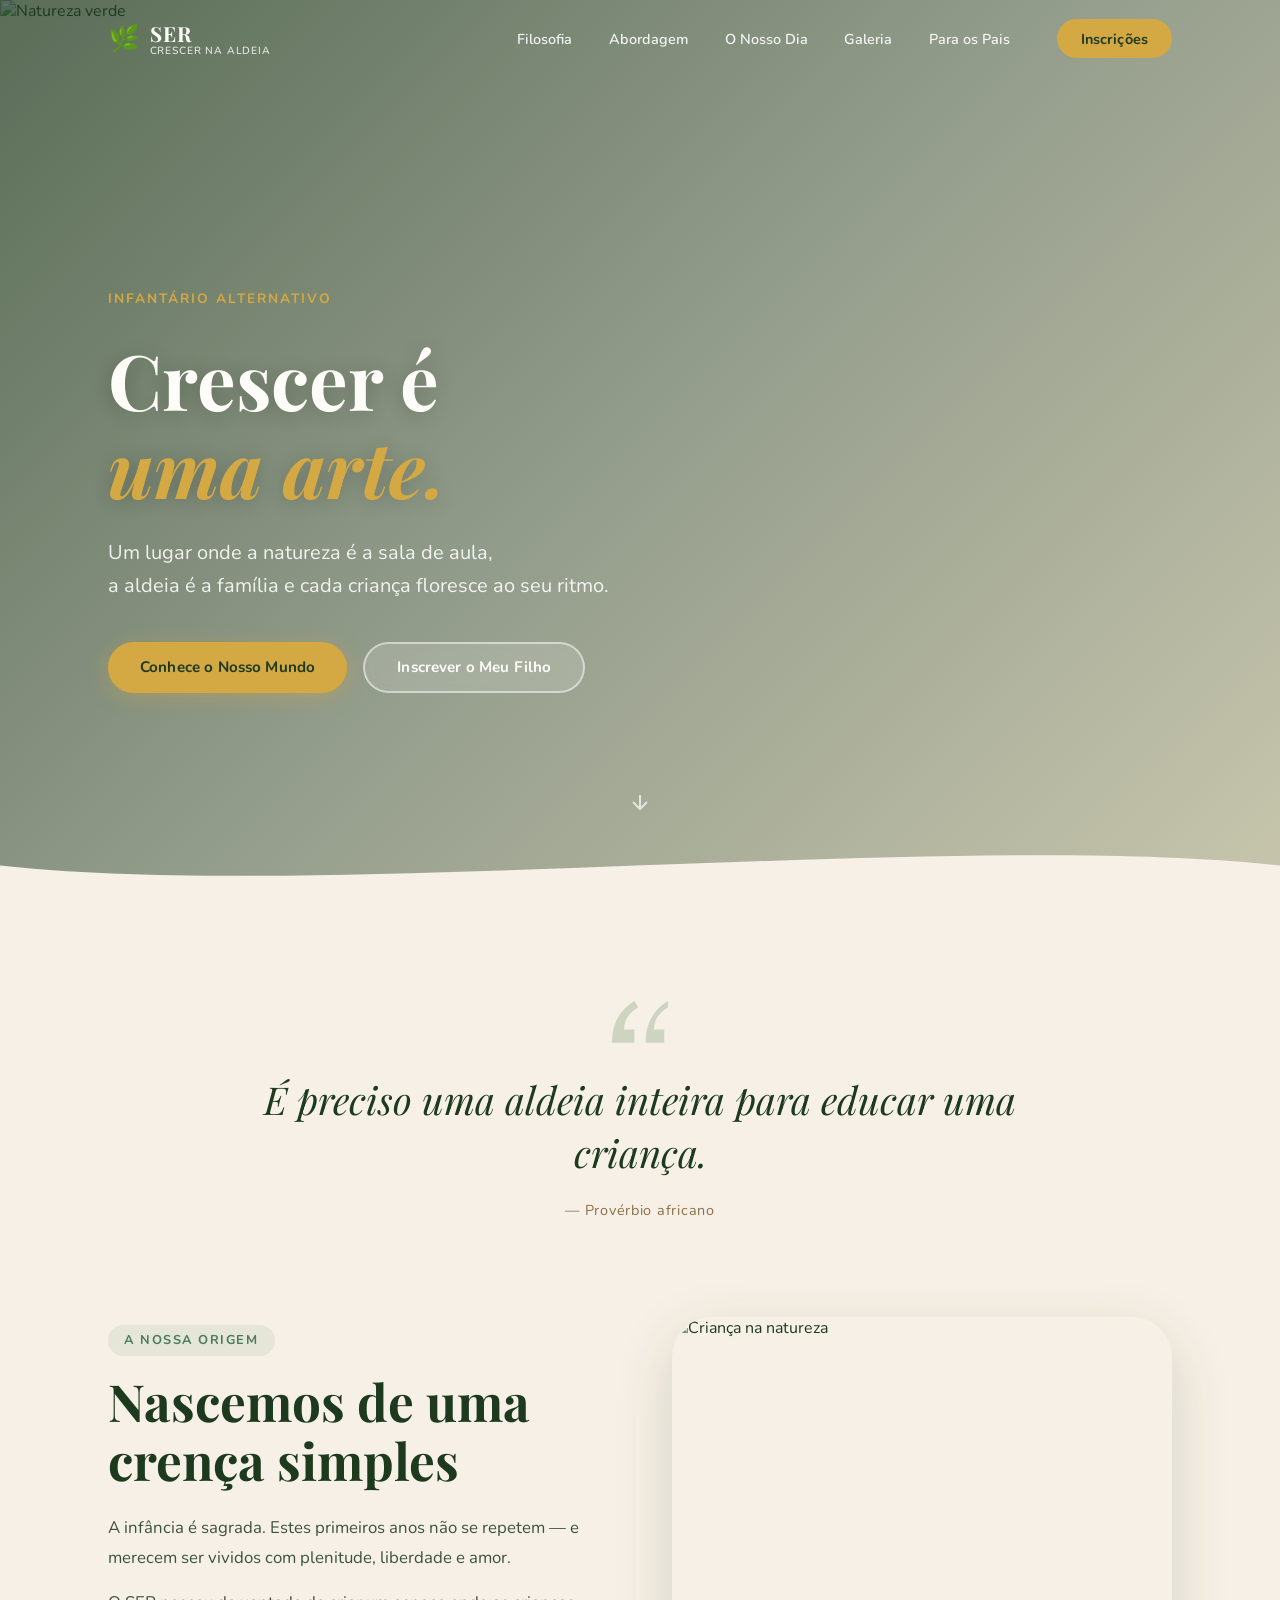
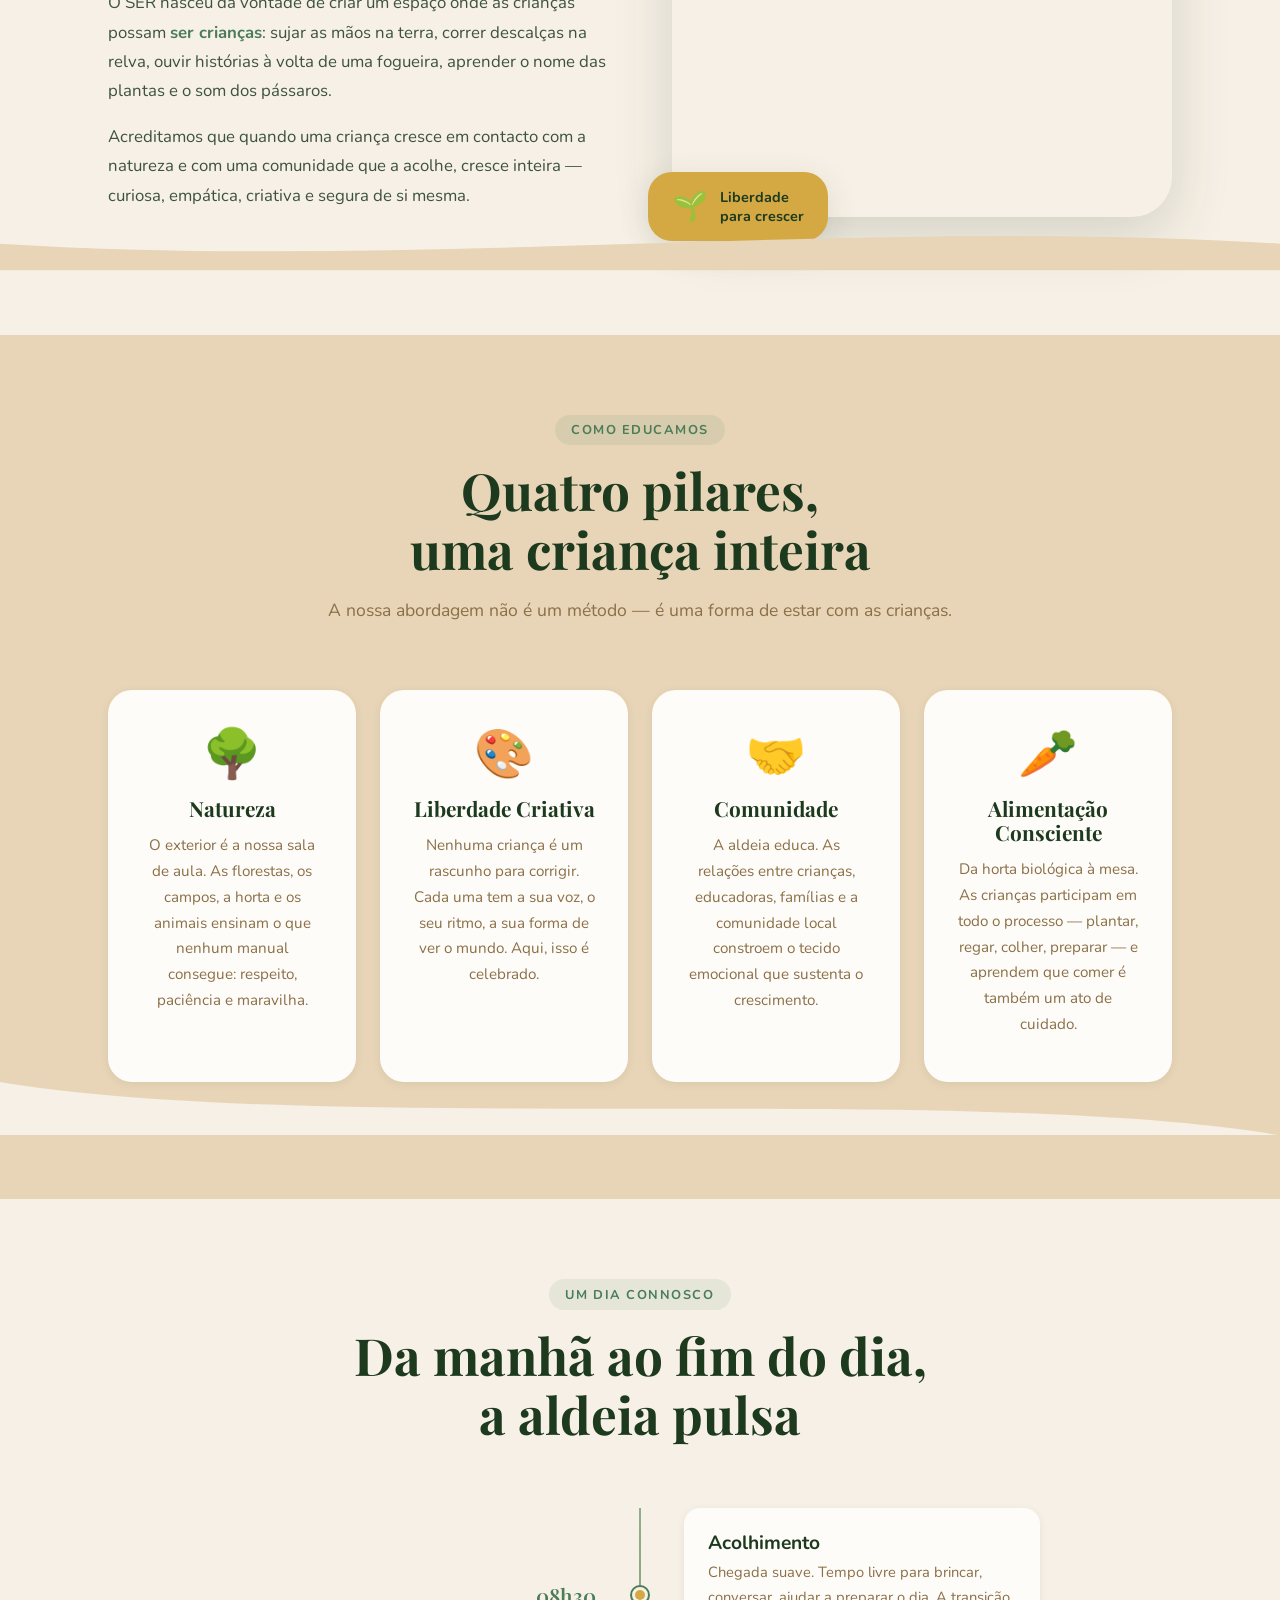
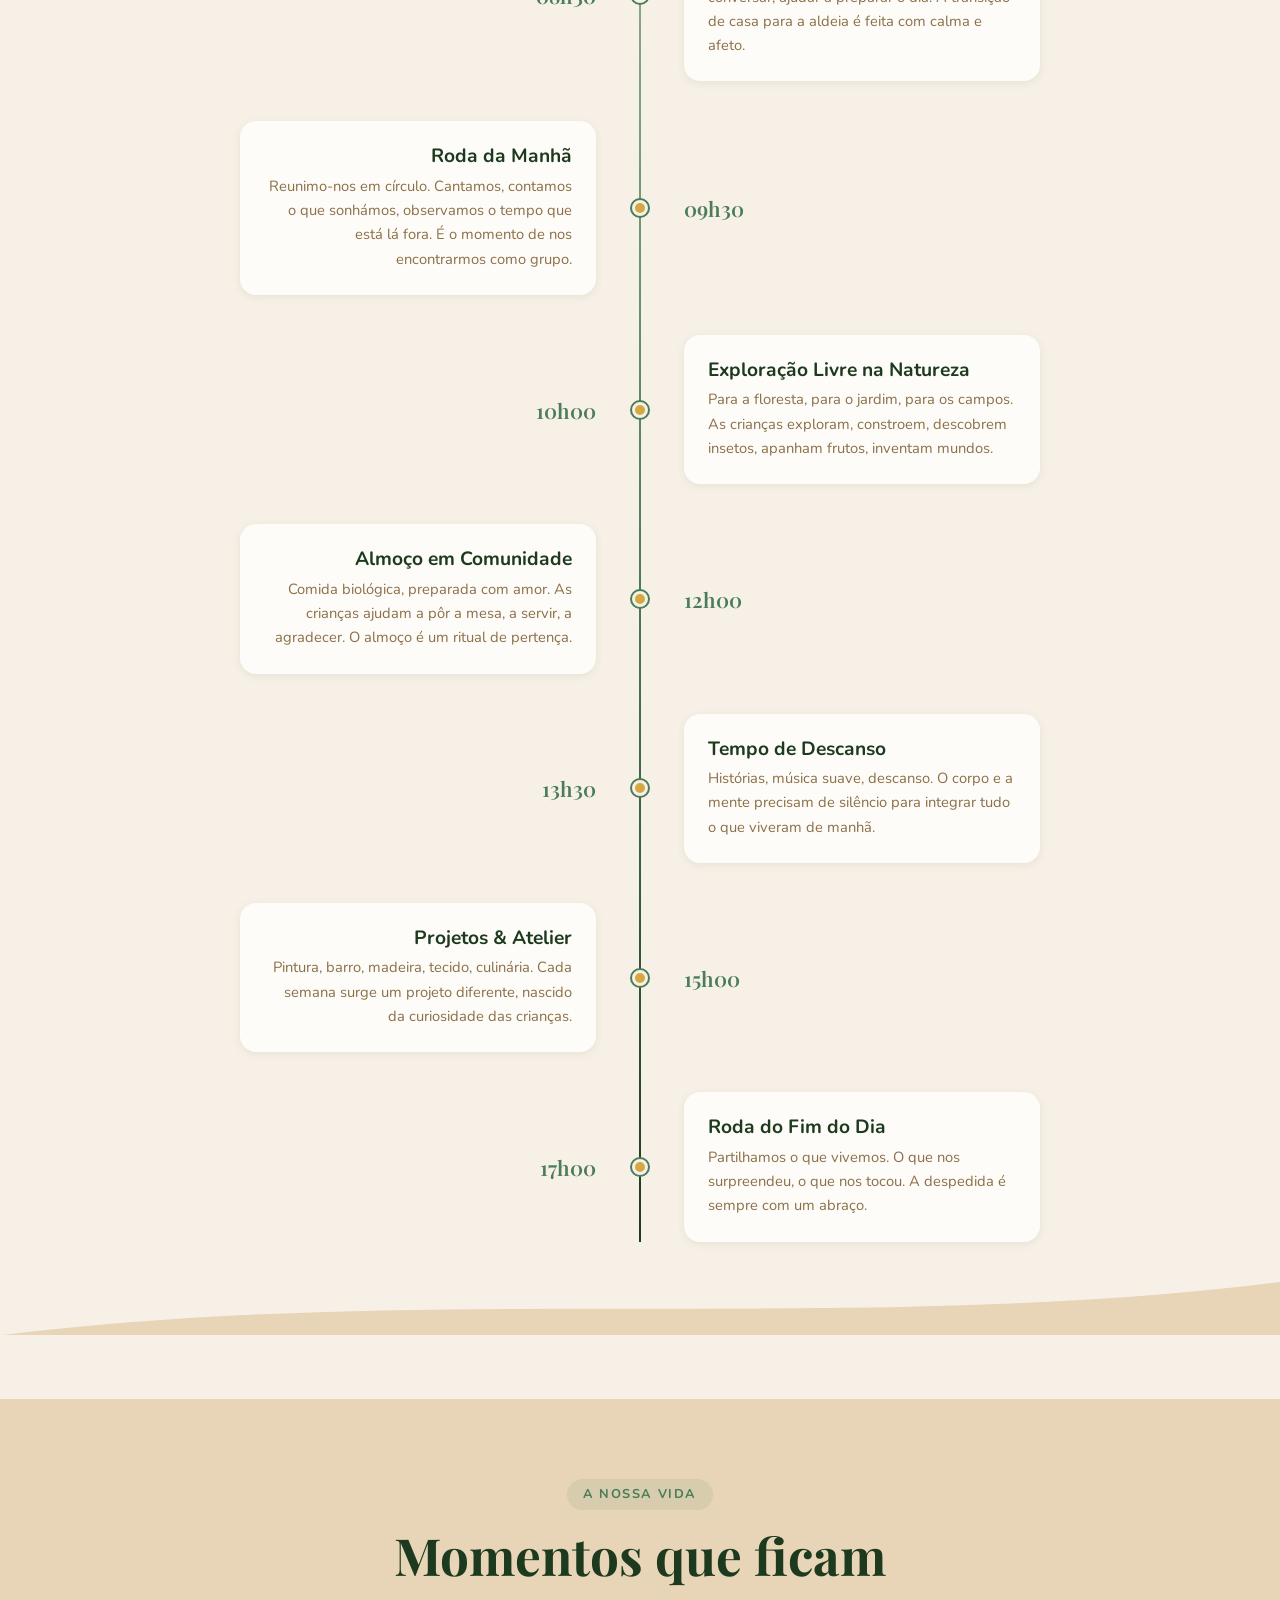
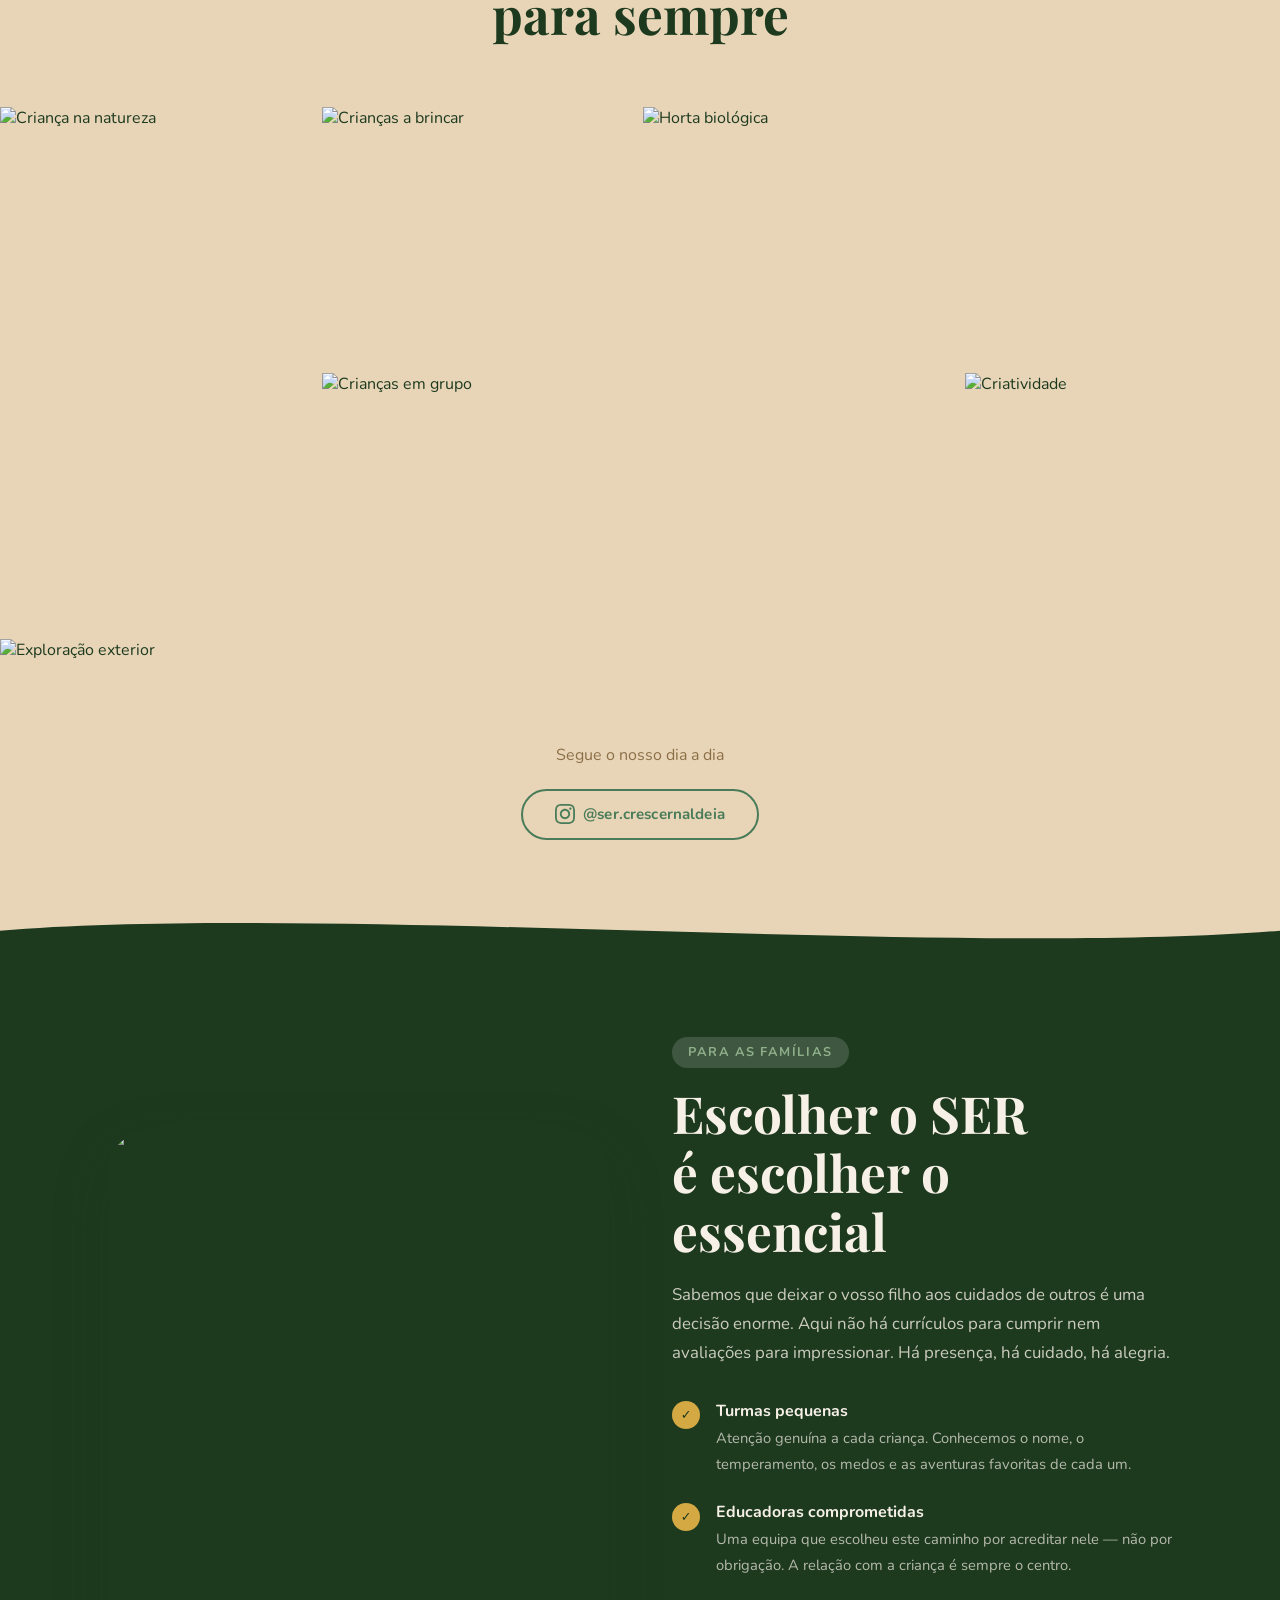
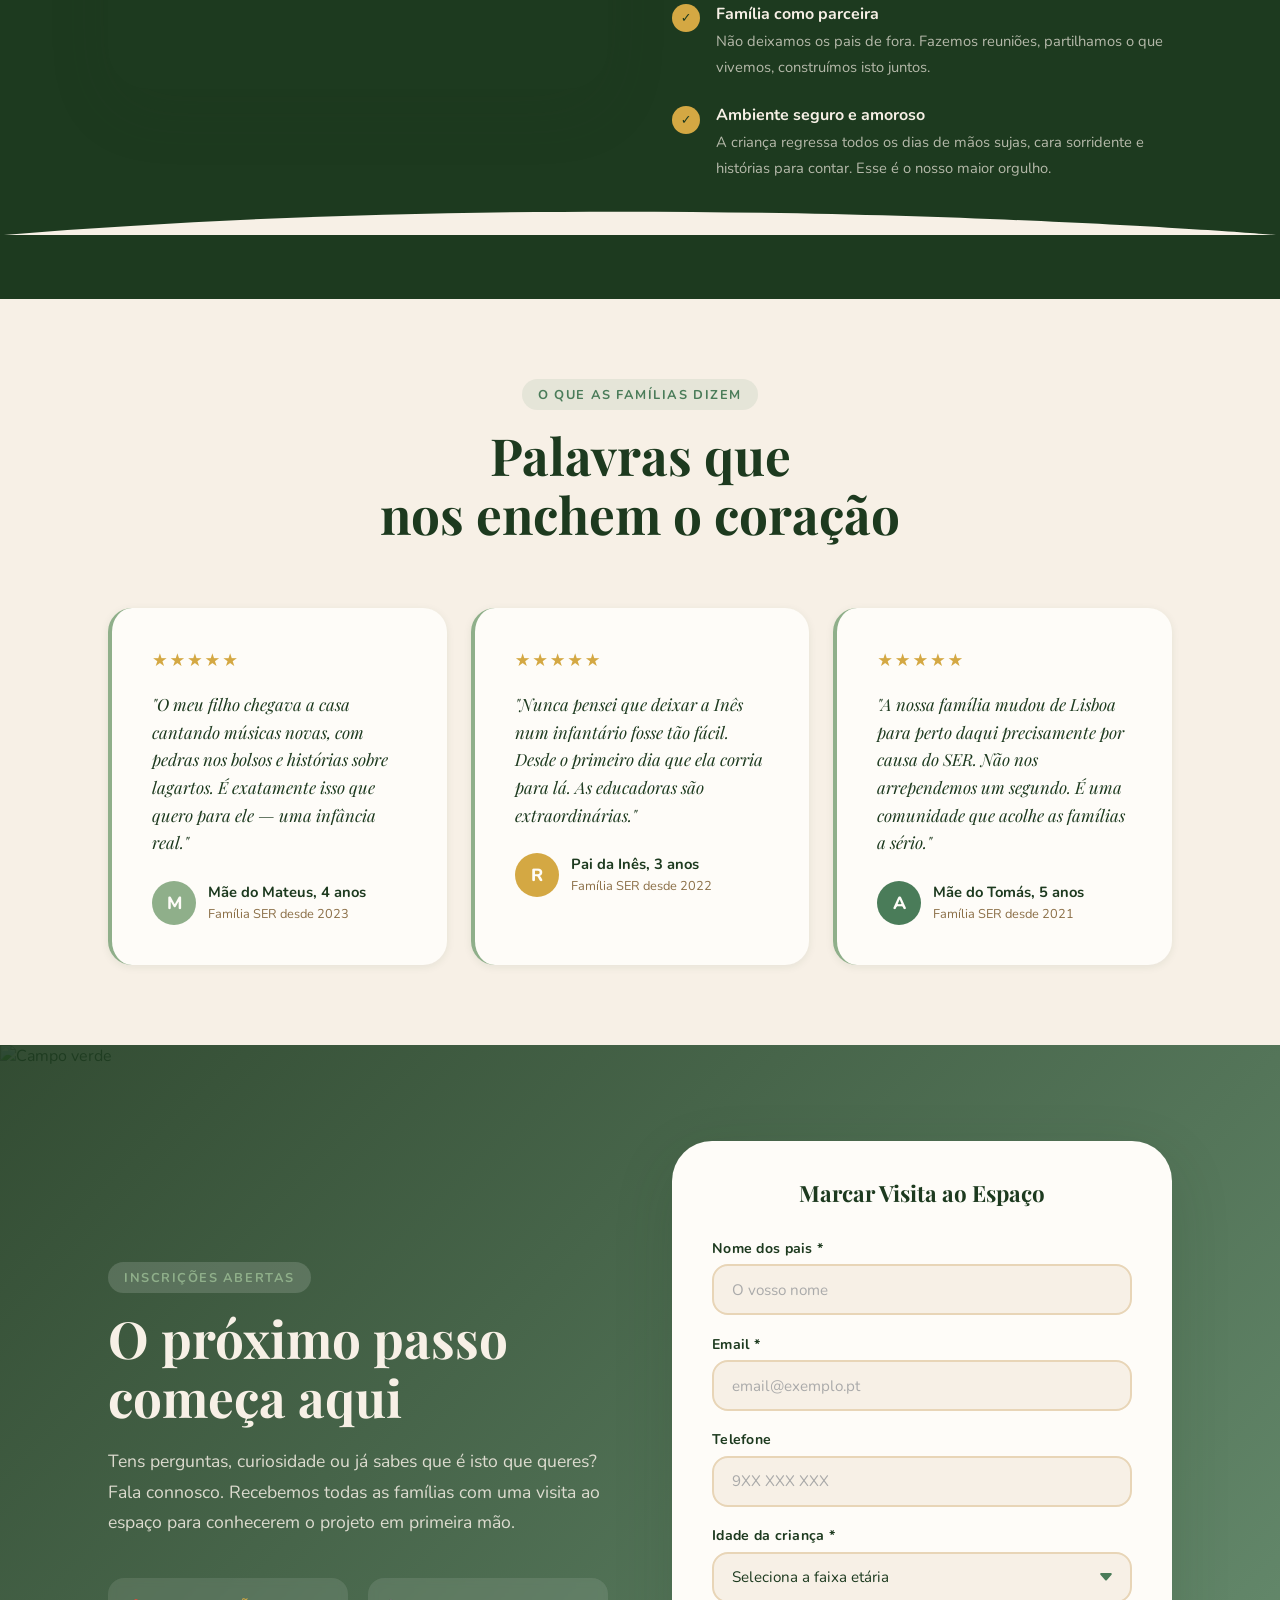
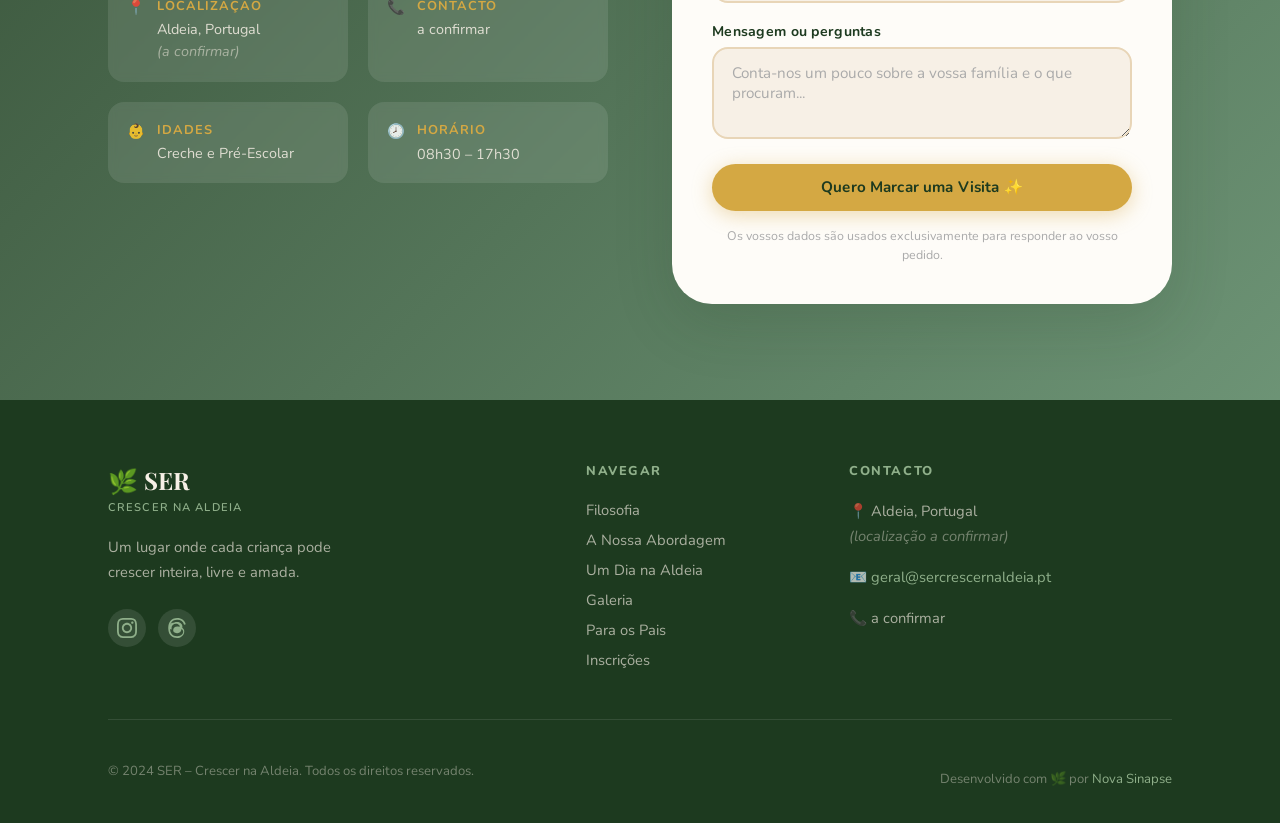
==== index.html @ afd3052e "feat: complete landing page for SER – Crescer na Aldeia (HTML) Pure HTML + CSS + vanilla JS landing " ====
<!DOCTYPE html>
<html lang="pt">
<head>
  <meta charset="UTF-8">
  <meta name="viewport" content="width=device-width, initial-scale=1.0">
  <meta name="description" content="SER – Crescer na Aldeia. Um infantário alternativo onde a natureza, a aldeia e a comunidade são os maiores professores.">
  <meta property="og:title" content="SER · Crescer na Aldeia">
  <meta property="og:description" content="Onde as crianças crescem livres, em contacto com a natureza e com a aldeia.">
  <meta property="og:image" content="https://images.unsplash.com/photo-1536104968055-4d61aa56f46a?w=1200&q=80">
  <title>SER · Crescer na Aldeia</title>
  <link rel="preconnect" href="https://fonts.googleapis.com">
  <link rel="preconnect" href="https://fonts.gstatic.com" crossorigin>
  <link href="https://fonts.googleapis.com/css2?family=Playfair+Display:ital,wght@0,400;0,600;0,700;1,400;1,600&family=Nunito:wght@300;400;500;600;700&display=swap" rel="stylesheet">
  <link rel="stylesheet" href="style.css">
</head>
<body>

  <!-- ═══════════════════════════════ NAV ═══════════════════════════════ -->
  <nav class="nav" id="nav">
    <div class="nav__inner">
      <a href="#" class="nav__logo">
        <span class="nav__logo-icon">🌿</span>
        <div class="nav__logo-text">
          <span class="nav__logo-ser">SER</span>
          <span class="nav__logo-sub">Crescer na Aldeia</span>
        </div>
      </a>
      <ul class="nav__links">
        <li><a href="#filosofia">Filosofia</a></li>
        <li><a href="#abordagem">Abordagem</a></li>
        <li><a href="#dia-aldeia">O Nosso Dia</a></li>
        <li><a href="#galeria">Galeria</a></li>
        <li><a href="#pais">Para os Pais</a></li>
      </ul>
      <a href="#inscricoes" class="btn btn--nav">Inscrições</a>
      <button class="nav__burger" id="navBurger" aria-label="Menu">
        <span></span><span></span><span></span>
      </button>
    </div>
    <div class="nav__mobile" id="navMobile">
      <ul>
        <li><a href="#filosofia">Filosofia</a></li>
        <li><a href="#abordagem">Abordagem</a></li>
        <li><a href="#dia-aldeia">O Nosso Dia</a></li>
        <li><a href="#galeria">Galeria</a></li>
        <li><a href="#pais">Para os Pais</a></li>
        <li><a href="#inscricoes" class="btn btn--nav">Inscrições</a></li>
      </ul>
    </div>
  </nav>

  <!-- ═══════════════════════════════ HERO ══════════════════════════════ -->
  <section class="hero" id="hero">
    <div class="hero__bg">
      <img src="https://images.unsplash.com/photo-1501854140801-50d01698950b?w=1800&q=85" alt="Natureza verde" class="hero__bg-img">
      <div class="hero__overlay"></div>
    </div>
    <div class="hero__content">
      <p class="hero__eyebrow reveal">Infantário Alternativo</p>
      <h1 class="hero__title reveal">
        Crescer é<br>
        <em>uma arte.</em>
      </h1>
      <p class="hero__subtitle reveal">
        Um lugar onde a natureza é a sala de aula,<br>
        a aldeia é a família e cada criança floresce ao seu ritmo.
      </p>
      <div class="hero__ctas reveal">
        <a href="#filosofia" class="btn btn--primary">Conhece o Nosso Mundo</a>
        <a href="#inscricoes" class="btn btn--ghost">Inscrever o Meu Filho</a>
      </div>
    </div>
    <a href="#filosofia" class="hero__scroll" aria-label="Scrollar para baixo">
      <svg width="24" height="24" viewBox="0 0 24 24" fill="none" stroke="currentColor" stroke-width="2">
        <path d="M12 5v14M5 12l7 7 7-7"/>
      </svg>
    </a>
    <div class="hero__wave">
      <svg viewBox="0 0 1440 80" preserveAspectRatio="none">
        <path d="M0,40 C360,80 1080,0 1440,40 L1440,80 L0,80 Z" fill="#F7F0E6"/>
      </svg>
    </div>
  </section>

  <!-- ══════════════════════════ FILOSOFIA ══════════════════════════════ -->
  <section class="filosofia" id="filosofia">
    <div class="container">
      <div class="filosofia__quote reveal">
        <svg class="filosofia__quote-mark" viewBox="0 0 60 50" fill="none">
          <path d="M0 50 C0 30 8 15 24 5 L28 12 C18 18 13 26 13 36 L24 36 L24 50 Z M36 50 C36 30 44 15 60 5 L60 12 C50 18 45 26 45 36 L56 36 L56 50 Z" fill="currentColor"/>
        </svg>
        <blockquote>
          É preciso uma aldeia inteira para educar uma criança.
        </blockquote>
        <cite>— Provérbio africano</cite>
      </div>

      <div class="filosofia__grid">
        <div class="filosofia__text reveal">
          <span class="label">A Nossa Origem</span>
          <h2>Nascemos de uma crença simples</h2>
          <p>
            A infância é sagrada. Estes primeiros anos não se repetem — e merecem ser vividos com plenitude, liberdade e amor.
          </p>
          <p>
            O SER nasceu da vontade de criar um espaço onde as crianças possam <strong>ser crianças</strong>: sujar as mãos na terra, correr descalças na relva, ouvir histórias à volta de uma fogueira, aprender o nome das plantas e o som dos pássaros.
          </p>
          <p>
            Acreditamos que quando uma criança cresce em contacto com a natureza e com uma comunidade que a acolhe, cresce inteira — curiosa, empática, criativa e segura de si mesma.
          </p>
        </div>
        <div class="filosofia__image reveal reveal--right">
          <div class="filosofia__image-wrap">
            <img src="https://images.unsplash.com/photo-1519331379826-f10be5486c6f?w=700&q=80" alt="Criança na natureza">
            <div class="filosofia__image-badge">
              <span class="badge__icon">🌱</span>
              <span>Liberdade<br>para crescer</span>
            </div>
          </div>
        </div>
      </div>
    </div>
    <div class="section-wave section-wave--bottom">
      <svg viewBox="0 0 1440 60" preserveAspectRatio="none">
        <path d="M0,30 C480,60 960,0 1440,30 L1440,60 L0,60 Z" fill="#E8D5B7"/>
      </svg>
    </div>
  </section>

  <!-- ══════════════════════════ ABORDAGEM ══════════════════════════════ -->
  <section class="abordagem" id="abordagem">
    <div class="container">
      <div class="section-header reveal">
        <span class="label">Como Educamos</span>
        <h2>Quatro pilares,<br>uma criança inteira</h2>
        <p>A nossa abordagem não é um método — é uma forma de estar com as crianças.</p>
      </div>
      <div class="pilares">
        <div class="pilar reveal">
          <div class="pilar__icon">🌳</div>
          <h3>Natureza</h3>
          <p>O exterior é a nossa sala de aula. As florestas, os campos, a horta e os animais ensinam o que nenhum manual consegue: respeito, paciência e maravilha.</p>
        </div>
        <div class="pilar reveal">
          <div class="pilar__icon">🎨</div>
          <h3>Liberdade Criativa</h3>
          <p>Nenhuma criança é um rascunho para corrigir. Cada uma tem a sua voz, o seu ritmo, a sua forma de ver o mundo. Aqui, isso é celebrado.</p>
        </div>
        <div class="pilar reveal">
          <div class="pilar__icon">🤝</div>
          <h3>Comunidade</h3>
          <p>A aldeia educa. As relações entre crianças, educadoras, famílias e a comunidade local constroem o tecido emocional que sustenta o crescimento.</p>
        </div>
        <div class="pilar reveal">
          <div class="pilar__icon">🥕</div>
          <h3>Alimentação Consciente</h3>
          <p>Da horta biológica à mesa. As crianças participam em todo o processo — plantar, regar, colher, preparar — e aprendem que comer é também um ato de cuidado.</p>
        </div>
      </div>
    </div>
    <div class="section-wave section-wave--bottom">
      <svg viewBox="0 0 1440 60" preserveAspectRatio="none">
        <path d="M0,0 C360,60 1080,0 1440,60 L1440,60 L0,60 Z" fill="#F7F0E6"/>
      </svg>
    </div>
  </section>

  <!-- ═══════════════════════════ DIA ALDEIA ════════════════════════════ -->
  <section class="dia-aldeia" id="dia-aldeia">
    <div class="container">
      <div class="section-header reveal">
        <span class="label">Um Dia Connosco</span>
        <h2>Da manhã ao fim do dia,<br>a aldeia pulsa</h2>
      </div>
      <div class="timeline">
        <div class="timeline__item reveal">
          <div class="timeline__time">08h30</div>
          <div class="timeline__dot"></div>
          <div class="timeline__card">
            <h4>Acolhimento</h4>
            <p>Chegada suave. Tempo livre para brincar, conversar, ajudar a preparar o dia. A transição de casa para a aldeia é feita com calma e afeto.</p>
          </div>
        </div>
        <div class="timeline__item reveal">
          <div class="timeline__time">09h30</div>
          <div class="timeline__dot"></div>
          <div class="timeline__card">
            <h4>Roda da Manhã</h4>
            <p>Reunimo-nos em círculo. Cantamos, contamos o que sonhámos, observamos o tempo que está lá fora. É o momento de nos encontrarmos como grupo.</p>
          </div>
        </div>
        <div class="timeline__item reveal">
          <div class="timeline__time">10h00</div>
          <div class="timeline__dot"></div>
          <div class="timeline__card">
            <h4>Exploração Livre na Natureza</h4>
            <p>Para a floresta, para o jardim, para os campos. As crianças exploram, constroem, descobrem insetos, apanham frutos, inventam mundos.</p>
          </div>
        </div>
        <div class="timeline__item reveal">
          <div class="timeline__time">12h00</div>
          <div class="timeline__dot"></div>
          <div class="timeline__card">
            <h4>Almoço em Comunidade</h4>
            <p>Comida biológica, preparada com amor. As crianças ajudam a pôr a mesa, a servir, a agradecer. O almoço é um ritual de pertença.</p>
          </div>
        </div>
        <div class="timeline__item reveal">
          <div class="timeline__time">13h30</div>
          <div class="timeline__dot"></div>
          <div class="timeline__card">
            <h4>Tempo de Descanso</h4>
            <p>Histórias, música suave, descanso. O corpo e a mente precisam de silêncio para integrar tudo o que viveram de manhã.</p>
          </div>
        </div>
        <div class="timeline__item reveal">
          <div class="timeline__time">15h00</div>
          <div class="timeline__dot"></div>
          <div class="timeline__card">
            <h4>Projetos & Atelier</h4>
            <p>Pintura, barro, madeira, tecido, culinária. Cada semana surge um projeto diferente, nascido da curiosidade das crianças.</p>
          </div>
        </div>
        <div class="timeline__item reveal">
          <div class="timeline__time">17h00</div>
          <div class="timeline__dot"></div>
          <div class="timeline__card">
            <h4>Roda do Fim do Dia</h4>
            <p>Partilhamos o que vivemos. O que nos surpreendeu, o que nos tocou. A despedida é sempre com um abraço.</p>
          </div>
        </div>
      </div>
    </div>
    <div class="section-wave section-wave--bottom">
      <svg viewBox="0 0 1440 60" preserveAspectRatio="none">
        <path d="M0,60 C480,0 960,60 1440,0 L1440,60 L0,60 Z" fill="#E8D5B7"/>
      </svg>
    </div>
  </section>

  <!-- ═══════════════════════════ GALERIA ═══════════════════════════════ -->
  <section class="galeria" id="galeria">
    <div class="container">
      <div class="section-header reveal">
        <span class="label">A Nossa Vida</span>
        <h2>Momentos que ficam<br>para sempre</h2>
      </div>
    </div>
    <div class="galeria__grid">
      <div class="galeria__item galeria__item--tall reveal">
        <img src="https://images.unsplash.com/photo-1503454537195-1dcabb73ffb9?w=600&q=80" alt="Criança na natureza">
        <div class="galeria__overlay"><span>Na floresta</span></div>
      </div>
      <div class="galeria__item reveal">
        <img src="https://images.unsplash.com/photo-1588075592446-265fd1e6e76f?w=600&q=80" alt="Crianças a brincar">
        <div class="galeria__overlay"><span>Brincadeira livre</span></div>
      </div>
      <div class="galeria__item reveal">
        <img src="https://images.unsplash.com/photo-1416879595882-3373a0480b5b?w=600&q=80" alt="Horta biológica">
        <div class="galeria__overlay"><span>Na horta</span></div>
      </div>
      <div class="galeria__item galeria__item--wide reveal">
        <img src="https://images.unsplash.com/photo-1544717305-2782549b5136?w=900&q=80" alt="Crianças em grupo">
        <div class="galeria__overlay"><span>Comunidade</span></div>
      </div>
      <div class="galeria__item reveal">
        <img src="https://images.unsplash.com/photo-1516627145497-ae6968895b74?w=600&q=80" alt="Criatividade">
        <div class="galeria__overlay"><span>Atelier criativo</span></div>
      </div>
      <div class="galeria__item galeria__item--tall reveal">
        <img src="https://images.unsplash.com/photo-1518173946687-a4c8892bbd9f?w=600&q=80" alt="Exploração exterior">
        <div class="galeria__overlay"><span>Exploração</span></div>
      </div>
    </div>
    <div class="galeria__instagram reveal">
      <p>Segue o nosso dia a dia</p>
      <a href="https://www.instagram.com/ser.crescernaldeia/" target="_blank" rel="noopener" class="btn btn--outline">
        <svg width="20" height="20" viewBox="0 0 24 24" fill="currentColor"><path d="M12 2.163c3.204 0 3.584.012 4.85.07 3.252.148 4.771 1.691 4.919 4.919.058 1.265.069 1.645.069 4.849 0 3.205-.012 3.584-.069 4.849-.149 3.225-1.664 4.771-4.919 4.919-1.266.058-1.644.07-4.85.07-3.204 0-3.584-.012-4.849-.07-3.26-.149-4.771-1.699-4.919-4.92-.058-1.265-.07-1.644-.07-4.849 0-3.204.013-3.583.07-4.849.149-3.227 1.664-4.771 4.919-4.919 1.266-.057 1.645-.069 4.849-.069zm0-2.163c-3.259 0-3.667.014-4.947.072-4.358.2-6.78 2.618-6.98 6.98-.059 1.281-.073 1.689-.073 4.948 0 3.259.014 3.668.072 4.948.2 4.358 2.618 6.78 6.98 6.98 1.281.058 1.689.072 4.948.072 3.259 0 3.668-.014 4.948-.072 4.354-.2 6.782-2.618 6.979-6.98.059-1.28.073-1.689.073-4.948 0-3.259-.014-3.667-.072-4.947-.196-4.354-2.617-6.78-6.979-6.98-1.281-.059-1.69-.073-4.949-.073zm0 5.838c-3.403 0-6.162 2.759-6.162 6.162s2.759 6.163 6.162 6.163 6.162-2.759 6.162-6.163c0-3.403-2.759-6.162-6.162-6.162zm0 10.162c-2.209 0-4-1.79-4-4 0-2.209 1.791-4 4-4s4 1.791 4 4c0 2.21-1.791 4-4 4zm6.406-11.845c-.796 0-1.441.645-1.441 1.44s.645 1.44 1.441 1.44c.795 0 1.439-.645 1.439-1.44s-.644-1.44-1.439-1.44z"/></svg>
        @ser.crescernaldeia
      </a>
    </div>
    <div class="section-wave section-wave--bottom">
      <svg viewBox="0 0 1440 60" preserveAspectRatio="none">
        <path d="M0,30 C360,0 1080,60 1440,30 L1440,60 L0,60 Z" fill="#1D3A1F"/>
      </svg>
    </div>
  </section>

  <!-- ════════════════════════════ PARA OS PAIS ════════════════════════ -->
  <section class="pais" id="pais">
    <div class="container">
      <div class="pais__grid">
        <div class="pais__image reveal">
          <img src="https://images.unsplash.com/photo-1476703993599-0035a21b17a9?w=700&q=80" alt="Família na natureza">
        </div>
        <div class="pais__content reveal reveal--right">
          <span class="label label--light">Para as Famílias</span>
          <h2>Escolher o SER<br>é escolher o essencial</h2>
          <p>
            Sabemos que deixar o vosso filho aos cuidados de outros é uma decisão enorme. Aqui não há currículos para cumprir nem avaliações para impressionar. Há presença, há cuidado, há alegria.
          </p>
          <ul class="pais__lista">
            <li>
              <span class="lista__icon">✓</span>
              <div>
                <strong>Turmas pequenas</strong>
                <p>Atenção genuína a cada criança. Conhecemos o nome, o temperamento, os medos e as aventuras favoritas de cada um.</p>
              </div>
            </li>
            <li>
              <span class="lista__icon">✓</span>
              <div>
                <strong>Educadoras comprometidas</strong>
                <p>Uma equipa que escolheu este caminho por acreditar nele — não por obrigação. A relação com a criança é sempre o centro.</p>
              </div>
            </li>
            <li>
              <span class="lista__icon">✓</span>
              <div>
                <strong>Família como parceira</strong>
                <p>Não deixamos os pais de fora. Fazemos reuniões, partilhamos o que vivemos, construímos isto juntos.</p>
              </div>
            </li>
            <li>
              <span class="lista__icon">✓</span>
              <div>
                <strong>Ambiente seguro e amoroso</strong>
                <p>A criança regressa todos os dias de mãos sujas, cara sorridente e histórias para contar. Esse é o nosso maior orgulho.</p>
              </div>
            </li>
          </ul>
        </div>
      </div>
    </div>
    <div class="section-wave section-wave--bottom">
      <svg viewBox="0 0 1440 60" preserveAspectRatio="none">
        <path d="M0,60 C720,0 1440,60 1440,60 L1440,60 L0,60 Z" fill="#F7F0E6"/>
      </svg>
    </div>
  </section>

  <!-- ══════════════════════════ TESTEMUNHOS ════════════════════════════ -->
  <section class="testemunhos" id="testemunhos">
    <div class="container">
      <div class="section-header reveal">
        <span class="label">O Que as Famílias Dizem</span>
        <h2>Palavras que<br>nos enchem o coração</h2>
      </div>
      <div class="testemunhos__grid">
        <div class="testemunho reveal">
          <div class="testemunho__stars">★★★★★</div>
          <blockquote>
            "O meu filho chegava a casa cantando músicas novas, com pedras nos bolsos e histórias sobre lagartos. É exatamente isso que quero para ele — uma infância real."
          </blockquote>
          <div class="testemunho__autor">
            <div class="testemunho__avatar" style="background:#8FAF8A">M</div>
            <div>
              <strong>Mãe do Mateus, 4 anos</strong>
              <span>Família SER desde 2023</span>
            </div>
          </div>
        </div>
        <div class="testemunho reveal">
          <div class="testemunho__stars">★★★★★</div>
          <blockquote>
            "Nunca pensei que deixar a Inês num infantário fosse tão fácil. Desde o primeiro dia que ela corria para lá. As educadoras são extraordinárias."
          </blockquote>
          <div class="testemunho__autor">
            <div class="testemunho__avatar" style="background:#D4A843">R</div>
            <div>
              <strong>Pai da Inês, 3 anos</strong>
              <span>Família SER desde 2022</span>
            </div>
          </div>
        </div>
        <div class="testemunho reveal">
          <div class="testemunho__stars">★★★★★</div>
          <blockquote>
            "A nossa família mudou de Lisboa para perto daqui precisamente por causa do SER. Não nos arrependemos um segundo. É uma comunidade que acolhe as famílias a sério."
          </blockquote>
          <div class="testemunho__autor">
            <div class="testemunho__avatar" style="background:#4A7C59">A</div>
            <div>
              <strong>Mãe do Tomás, 5 anos</strong>
              <span>Família SER desde 2021</span>
            </div>
          </div>
        </div>
      </div>
    </div>
  </section>

  <!-- ══════════════════════════ INSCRIÇÕES ═════════════════════════════ -->
  <section class="inscricoes" id="inscricoes">
    <div class="inscricoes__bg">
      <img src="https://images.unsplash.com/photo-1500534314209-a25ddb2bd429?w=1600&q=80" alt="Campo verde">
      <div class="inscricoes__overlay"></div>
    </div>
    <div class="container">
      <div class="inscricoes__grid">
        <div class="inscricoes__info reveal">
          <span class="label label--light">Inscrições Abertas</span>
          <h2>O próximo passo<br>começa aqui</h2>
          <p>
            Tens perguntas, curiosidade ou já sabes que é isto que queres? Fala connosco. Recebemos todas as famílias com uma visita ao espaço para conhecerem o projeto em primeira mão.
          </p>
          <div class="inscricoes__detalhe">
            <div class="detalhe">
              <span class="detalhe__icon">📍</span>
              <div>
                <strong>Localização</strong>
                <span>Aldeia, Portugal<br><em>(a confirmar)</em></span>
              </div>
            </div>
            <div class="detalhe">
              <span class="detalhe__icon">📞</span>
              <div>
                <strong>Contacto</strong>
                <span>a confirmar</span>
              </div>
            </div>
            <div class="detalhe">
              <span class="detalhe__icon">👶</span>
              <div>
                <strong>Idades</strong>
                <span>Creche e Pré-Escolar</span>
              </div>
            </div>
            <div class="detalhe">
              <span class="detalhe__icon">🕗</span>
              <div>
                <strong>Horário</strong>
                <span>08h30 – 17h30</span>
              </div>
            </div>
          </div>
        </div>
        <div class="inscricoes__form-wrap reveal reveal--right">
          <form class="inscricoes__form" id="inscricoesForm">
            <h3>Marcar Visita ao Espaço</h3>
            <div class="form-group">
              <label for="nome">Nome dos pais *</label>
              <input type="text" id="nome" name="nome" placeholder="O vosso nome" required>
            </div>
            <div class="form-group">
              <label for="email">Email *</label>
              <input type="email" id="email" name="email" placeholder="email@exemplo.pt" required>
            </div>
            <div class="form-group">
              <label for="telefone">Telefone</label>
              <input type="tel" id="telefone" name="telefone" placeholder="9XX XXX XXX">
            </div>
            <div class="form-group">
              <label for="crianca">Idade da criança *</label>
              <select id="crianca" name="crianca" required>
                <option value="" disabled selected>Seleciona a faixa etária</option>
                <option value="0-1">0–1 anos (berçário)</option>
                <option value="1-2">1–2 anos</option>
                <option value="2-3">2–3 anos</option>
                <option value="3-4">3–4 anos</option>
                <option value="4-5">4–5 anos</option>
                <option value="5-6">5–6 anos</option>
              </select>
            </div>
            <div class="form-group">
              <label for="mensagem">Mensagem ou perguntas</label>
              <textarea id="mensagem" name="mensagem" rows="3" placeholder="Conta-nos um pouco sobre a vossa família e o que procuram..."></textarea>
            </div>
            <button type="submit" class="btn btn--primary btn--full">
              Quero Marcar uma Visita ✨
            </button>
            <p class="form-privacy">Os vossos dados são usados exclusivamente para responder ao vosso pedido.</p>
          </form>
          <div class="form-success" id="formSuccess">
            <div class="form-success__icon">🌱</div>
            <h3>Recebemos o vosso pedido!</h3>
            <p>Entraremos em contacto em breve para marcar a visita. Até já!</p>
          </div>
        </div>
      </div>
    </div>
  </section>

  <!-- ═══════════════════════════ FOOTER ════════════════════════════════ -->
  <footer class="footer">
    <div class="container">
      <div class="footer__grid">
        <div class="footer__brand">
          <a href="#" class="footer__logo">
            <span>🌿 SER</span>
            <small>Crescer na Aldeia</small>
          </a>
          <p>Um lugar onde cada criança pode<br>crescer inteira, livre e amada.</p>
          <div class="footer__social">
            <a href="https://www.instagram.com/ser.crescernaldeia/" target="_blank" rel="noopener" aria-label="Instagram">
              <svg viewBox="0 0 24 24" fill="currentColor" width="20" height="20"><path d="M12 2.163c3.204 0 3.584.012 4.85.07 3.252.148 4.771 1.691 4.919 4.919.058 1.265.069 1.645.069 4.849 0 3.205-.012 3.584-.069 4.849-.149 3.225-1.664 4.771-4.919 4.919-1.266.058-1.644.07-4.85.07-3.204 0-3.584-.012-4.849-.07-3.26-.149-4.771-1.699-4.919-4.92-.058-1.265-.07-1.644-.07-4.849 0-3.204.013-3.583.07-4.849.149-3.227 1.664-4.771 4.919-4.919 1.266-.057 1.645-.069 4.849-.069zm0-2.163c-3.259 0-3.667.014-4.947.072-4.358.2-6.78 2.618-6.98 6.98-.059 1.281-.073 1.689-.073 4.948 0 3.259.014 3.668.072 4.948.2 4.358 2.618 6.78 6.98 6.98 1.281.058 1.689.072 4.948.072 3.259 0 3.668-.014 4.948-.072 4.354-.2 6.782-2.618 6.979-6.98.059-1.28.073-1.689.073-4.948 0-3.259-.014-3.667-.072-4.947-.196-4.354-2.617-6.78-6.979-6.98-1.281-.059-1.69-.073-4.949-.073zm0 5.838c-3.403 0-6.162 2.759-6.162 6.162s2.759 6.163 6.162 6.163 6.162-2.759 6.162-6.163c0-3.403-2.759-6.162-6.162-6.162zm0 10.162c-2.209 0-4-1.79-4-4 0-2.209 1.791-4 4-4s4 1.791 4 4c0 2.21-1.791 4-4 4zm6.406-11.845c-.796 0-1.441.645-1.441 1.44s.645 1.44 1.441 1.44c.795 0 1.439-.645 1.439-1.44s-.644-1.44-1.439-1.44z"/></svg>
            </a>
            <a href="https://www.threads.com/@ser.crescernaldeia" target="_blank" rel="noopener" aria-label="Threads">
              <svg viewBox="0 0 24 24" fill="currentColor" width="20" height="20"><path d="M12.186 24h-.007c-3.581-.024-6.334-1.205-8.184-3.509C2.35 18.44 1.5 15.586 1.472 12.01v-.017c.03-3.579.879-6.43 2.525-8.482C5.845 1.205 8.6.024 12.18 0h.014c2.746.02 5.043.725 6.826 2.098 1.677 1.29 2.858 3.13 3.509 5.467l-2.04.569c-1.104-3.96-3.898-5.984-8.304-6.015-2.91.022-5.11.936-6.54 2.717C4.307 6.504 3.616 8.914 3.589 12c.027 3.086.718 5.496 2.057 7.164 1.43 1.783 3.631 2.698 6.54 2.717 2.623-.02 4.358-.631 5.8-2.045 1.647-1.613 1.618-3.593 1.09-4.798-.31-.71-.873-1.3-1.634-1.75-.192 1.352-.622 2.446-1.284 3.272-.886 1.102-2.14 1.704-3.73 1.79-1.202.065-2.361-.218-3.259-.801-1.063-.689-1.685-1.74-1.752-2.964-.065-1.19.408-2.285 1.33-3.082.88-.76 2.119-1.207 3.583-1.291a13.853 13.853 0 0 1 3.02.142c-.126-.742-.375-1.332-.74-1.811-.365-.479-.847-.835-1.497-1.099-.65-.263-1.464-.4-2.416-.4-1.516 0-2.739.454-3.735 1.387-.998.932-1.503 2.165-1.503 3.668 0 .553.059 1.084.178 1.583l-2.014-.55c-.148-.62-.224-1.261-.224-1.925 0-2.037.68-3.745 2.022-5.08C8.054 5.57 9.781 4.8 11.851 4.8c1.217 0 2.272.178 3.14.53.87.352 1.59.85 2.143 1.48.553.63.942 1.38 1.163 2.226.213.818.237 1.707.07 2.643.67.526 1.22 1.142 1.636 1.846.74 1.268.903 2.831.467 4.463-.44 1.636-1.471 3.056-2.982 4.11C15.934 23.5 14.273 24 12.186 24z"/></svg>
            </a>
          </div>
        </div>
        <div class="footer__links">
          <h5>Navegar</h5>
          <ul>
            <li><a href="#filosofia">Filosofia</a></li>
            <li><a href="#abordagem">A Nossa Abordagem</a></li>
            <li><a href="#dia-aldeia">Um Dia na Aldeia</a></li>
            <li><a href="#galeria">Galeria</a></li>
            <li><a href="#pais">Para os Pais</a></li>
            <li><a href="#inscricoes">Inscrições</a></li>
          </ul>
        </div>
        <div class="footer__contacto">
          <h5>Contacto</h5>
          <p>📍 Aldeia, Portugal<br><em>(localização a confirmar)</em></p>
          <p>📧 <a href="mailto:geral@sercrescernaldeia.pt">geral@sercrescernaldeia.pt</a></p>
          <p>📞 a confirmar</p>
        </div>
      </div>
      <div class="footer__bottom">
        <p>© 2024 SER – Crescer na Aldeia. Todos os direitos reservados.</p>
        <p>Desenvolvido com 🌿 por <a href="https://novasinapse.pt" target="_blank" rel="noopener">Nova Sinapse</a></p>
      </div>
    </div>
  </footer>

  <script src="main.js"></script>
</body>
</html>
---- style.css ----
/* ═══════════════════════════════════════════════════════════════════════
   SER · Crescer na Aldeia — Design System
   ═══════════════════════════════════════════════════════════════════════ */

/* ── Custom Properties ─────────────────────────────────────────────── */
:root {
  --forest:  #1D3A1F;
  --moss:    #4A7C59;
  --sage:    #8FAF8A;
  --cream:   #F7F0E6;
  --sand:    #E8D5B7;
  --earth:   #8B6F47;
  --sun:     #D4A843;
  --bark:    #5C4033;
  --sky:     #B8D4E8;
  --white:   #FEFCF8;

  --font-display: 'Playfair Display', Georgia, serif;
  --font-body:    'Nunito', system-ui, sans-serif;

  --radius-sm:  8px;
  --radius-md:  16px;
  --radius-lg:  24px;
  --radius-xl:  40px;

  --shadow-sm:  0 2px 8px rgba(29,58,31,0.08);
  --shadow-md:  0 8px 32px rgba(29,58,31,0.12);
  --shadow-lg:  0 20px 60px rgba(29,58,31,0.16);

  --transition: 0.4s cubic-bezier(0.25, 0.46, 0.45, 0.94);
  --max-width: 1160px;
}

/* ── Reset & Base ───────────────────────────────────────────────────── */
*, *::before, *::after { box-sizing: border-box; margin: 0; padding: 0; }

html {
  scroll-behavior: smooth;
  font-size: 16px;
  -webkit-font-smoothing: antialiased;
}

body {
  font-family: var(--font-body);
  color: var(--forest);
  background: var(--cream);
  overflow-x: hidden;
}

img {
  display: block;
  max-width: 100%;
  height: auto;
}

a { color: inherit; text-decoration: none; }
ul { list-style: none; }
button { cursor: pointer; border: none; background: none; font-family: inherit; }

/* ── Typography ─────────────────────────────────────────────────────── */
h1, h2, h3, h4, h5 {
  font-family: var(--font-display);
  line-height: 1.15;
  font-weight: 700;
}

h1 { font-size: clamp(2.8rem, 6vw, 5.5rem); }
h2 { font-size: clamp(2rem, 4vw, 3.2rem); }
h3 { font-size: clamp(1.4rem, 2.5vw, 2rem); }
h4 { font-size: 1.2rem; font-family: var(--font-body); font-weight: 700; }

p { line-height: 1.75; font-size: 1.05rem; }
p + p { margin-top: 1rem; }

em { font-style: italic; color: var(--moss); }

/* ── Layout Helpers ─────────────────────────────────────────────────── */
.container {
  width: 100%;
  max-width: var(--max-width);
  margin: 0 auto;
  padding: 0 clamp(1.5rem, 5vw, 3rem);
}

.section-header {
  text-align: center;
  max-width: 700px;
  margin: 0 auto 4rem;
}
.section-header p { color: var(--earth); margin-top: 1rem; font-size: 1.1rem; }

.section-wave { position: relative; width: 100%; line-height: 0; }
.section-wave svg { display: block; width: 100%; }

/* ── Labels ─────────────────────────────────────────────────────────── */
.label {
  display: inline-block;
  font-family: var(--font-body);
  font-size: 0.8rem;
  font-weight: 700;
  letter-spacing: 0.12em;
  text-transform: uppercase;
  color: var(--moss);
  background: rgba(74,124,89,0.1);
  padding: 0.4rem 1rem;
  border-radius: 100px;
  margin-bottom: 1rem;
}
.label--light {
  color: var(--sage);
  background: rgba(255,255,255,0.15);
}

/* ── Buttons ─────────────────────────────────────────────────────────── */
.btn {
  display: inline-flex;
  align-items: center;
  gap: 0.5rem;
  font-family: var(--font-body);
  font-weight: 700;
  font-size: 0.95rem;
  padding: 0.85rem 2rem;
  border-radius: 100px;
  transition: all var(--transition);
  cursor: pointer;
  text-decoration: none;
  letter-spacing: 0.01em;
}

.btn--primary {
  background: var(--sun);
  color: var(--forest);
  box-shadow: 0 4px 20px rgba(212,168,67,0.4);
}
.btn--primary:hover {
  background: #e6b83a;
  transform: translateY(-2px);
  box-shadow: 0 8px 28px rgba(212,168,67,0.5);
}

.btn--ghost {
  background: rgba(255,255,255,0.15);
  color: var(--white);
  border: 2px solid rgba(255,255,255,0.5);
  backdrop-filter: blur(8px);
}
.btn--ghost:hover {
  background: rgba(255,255,255,0.25);
  border-color: var(--white);
  transform: translateY(-2px);
}

.btn--nav {
  background: var(--sun);
  color: var(--forest);
  padding: 0.6rem 1.5rem;
  font-size: 0.9rem;
}
.btn--nav:hover {
  background: #e6b83a;
  transform: translateY(-1px);
}

.btn--outline {
  border: 2px solid var(--moss);
  color: var(--moss);
  background: transparent;
}
.btn--outline:hover {
  background: var(--moss);
  color: var(--white);
  transform: translateY(-2px);
}

.btn--full { width: 100%; justify-content: center; }

/* ── Scroll Reveal ───────────────────────────────────────────────────── */
.reveal {
  opacity: 0;
  transform: translateY(40px);
  transition: opacity 0.7s cubic-bezier(0.25,0.46,0.45,0.94),
              transform 0.7s cubic-bezier(0.25,0.46,0.45,0.94);
}
.reveal--right {
  transform: translateX(40px);
}
.reveal.visible {
  opacity: 1;
  transform: translate(0);
}

/* ════════════════════════════════════════════════════════════════════════
   NAV
   ════════════════════════════════════════════════════════════════════════ */
.nav {
  position: fixed;
  top: 0; left: 0; right: 0;
  z-index: 100;
  transition: background var(--transition), box-shadow var(--transition);
}

.nav.scrolled {
  background: rgba(254,252,248,0.95);
  backdrop-filter: blur(12px);
  box-shadow: var(--shadow-sm);
}

.nav__inner {
  display: flex;
  align-items: center;
  gap: 2rem;
  max-width: var(--max-width);
  margin: 0 auto;
  padding: 1.2rem clamp(1.5rem, 5vw, 3rem);
}

.nav__logo {
  display: flex;
  align-items: center;
  gap: 0.6rem;
  text-decoration: none;
  flex-shrink: 0;
}
.nav__logo-icon { font-size: 1.6rem; line-height: 1; }
.nav__logo-text { display: flex; flex-direction: column; line-height: 1.1; }
.nav__logo-ser {
  font-family: var(--font-display);
  font-weight: 700;
  font-size: 1.3rem;
  color: var(--forest);
  letter-spacing: 0.05em;
}
.nav.scrolled .nav__logo-ser { color: var(--forest); }
.nav:not(.scrolled) .nav__logo-ser { color: var(--white); }
.nav__logo-sub {
  font-size: 0.65rem;
  letter-spacing: 0.08em;
  text-transform: uppercase;
  color: var(--moss);
  font-weight: 600;
}
.nav:not(.scrolled) .nav__logo-sub { color: rgba(255,255,255,0.8); }

.nav__links {
  display: flex;
  gap: 0.5rem;
  margin-left: auto;
}

.nav__links a {
  font-size: 0.9rem;
  font-weight: 600;
  padding: 0.5rem 0.9rem;
  border-radius: 8px;
  transition: color var(--transition), background var(--transition);
  color: var(--forest);
}
.nav:not(.scrolled) .nav__links a { color: rgba(255,255,255,0.9); }
.nav__links a:hover {
  color: var(--moss);
  background: rgba(74,124,89,0.08);
}
.nav:not(.scrolled) .nav__links a:hover {
  color: var(--white);
  background: rgba(255,255,255,0.15);
}

.nav__burger {
  display: none;
  flex-direction: column;
  gap: 5px;
  padding: 0.5rem;
  margin-left: auto;
}
.nav__burger span {
  display: block;
  width: 24px;
  height: 2px;
  background: var(--forest);
  border-radius: 2px;
  transition: all var(--transition);
}
.nav:not(.scrolled) .nav__burger span { background: var(--white); }

.nav__mobile {
  display: none;
  background: var(--white);
  border-top: 1px solid var(--sand);
  padding: 1rem clamp(1.5rem, 5vw, 3rem);
}
.nav__mobile.open { display: block; }
.nav__mobile ul { display: flex; flex-direction: column; gap: 0.25rem; }
.nav__mobile a {
  display: block;
  padding: 0.75rem 1rem;
  font-weight: 600;
  border-radius: var(--radius-sm);
  transition: background var(--transition);
  color: var(--forest);
}
.nav__mobile a:hover { background: var(--sand); }
.nav__mobile .btn--nav {
  display: inline-flex;
  margin-top: 0.5rem;
}

/* ════════════════════════════════════════════════════════════════════════
   HERO
   ════════════════════════════════════════════════════════════════════════ */
.hero {
  position: relative;
  height: 100svh;
  min-height: 600px;
  display: flex;
  align-items: center;
  overflow: hidden;
}

.hero__bg {
  position: absolute;
  inset: 0;
  z-index: 0;
}
.hero__bg-img {
  width: 100%;
  height: 100%;
  object-fit: cover;
  object-position: center;
  transform: scale(1.05);
  transition: transform 8s ease-out;
}
.hero__bg-img.loaded { transform: scale(1); }
.hero__overlay {
  position: absolute;
  inset: 0;
  background: linear-gradient(
    135deg,
    rgba(29,58,31,0.72) 0%,
    rgba(29,58,31,0.45) 50%,
    rgba(90,100,40,0.3) 100%
  );
}

.hero__content {
  position: relative;
  z-index: 1;
  max-width: var(--max-width);
  width: 100%;
  margin: 0 auto;
  padding: 0 clamp(1.5rem, 5vw, 3rem);
  padding-top: 5rem;
}

.hero__eyebrow {
  font-size: 0.85rem;
  font-weight: 700;
  letter-spacing: 0.15em;
  text-transform: uppercase;
  color: var(--sun);
  margin-bottom: 1.5rem;
  transition-delay: 0.1s;
}

.hero__title {
  color: var(--white);
  margin-bottom: 1.5rem;
  text-shadow: 0 2px 20px rgba(0,0,0,0.2);
  transition-delay: 0.2s;
}
.hero__title em {
  color: var(--sun);
  display: block;
}

.hero__subtitle {
  color: rgba(255,255,255,0.88);
  font-size: clamp(1rem, 2vw, 1.25rem);
  line-height: 1.65;
  max-width: 540px;
  margin-bottom: 2.5rem;
  transition-delay: 0.3s;
}

.hero__ctas {
  display: flex;
  gap: 1rem;
  flex-wrap: wrap;
  transition-delay: 0.4s;
}

.hero__scroll {
  position: absolute;
  bottom: 5rem;
  left: 50%;
  transform: translateX(-50%);
  z-index: 1;
  color: rgba(255,255,255,0.7);
  animation: bounce 2s infinite;
  transition: color var(--transition);
}
.hero__scroll:hover { color: var(--white); }

@keyframes bounce {
  0%, 100% { transform: translateX(-50%) translateY(0); }
  50% { transform: translateX(-50%) translateY(8px); }
}

.hero__wave {
  position: absolute;
  bottom: -1px;
  left: 0;
  right: 0;
  z-index: 1;
  line-height: 0;
}
.hero__wave svg { display: block; width: 100%; }

/* ════════════════════════════════════════════════════════════════════════
   FILOSOFIA
   ════════════════════════════════════════════════════════════════════════ */
.filosofia {
  background: var(--cream);
  padding: 6rem 0 4rem;
  position: relative;
}

.filosofia__quote {
  text-align: center;
  max-width: 760px;
  margin: 0 auto 6rem;
  position: relative;
}

.filosofia__quote-mark {
  width: 56px;
  height: auto;
  color: var(--sage);
  opacity: 0.4;
  margin: 0 auto 1.5rem;
}

.filosofia__quote blockquote {
  font-family: var(--font-display);
  font-size: clamp(1.5rem, 3vw, 2.4rem);
  font-style: italic;
  color: var(--forest);
  line-height: 1.4;
  margin-bottom: 1.2rem;
}

.filosofia__quote cite {
  font-size: 0.9rem;
  color: var(--earth);
  font-style: normal;
  letter-spacing: 0.05em;
}

.filosofia__grid {
  display: grid;
  grid-template-columns: 1fr 1fr;
  gap: 4rem;
  align-items: center;
}

.filosofia__text h2 { margin-bottom: 1.5rem; color: var(--forest); }
.filosofia__text p { color: #3d5240; }
.filosofia__text strong { color: var(--moss); font-weight: 700; }

.filosofia__image-wrap {
  position: relative;
  border-radius: var(--radius-xl);
  overflow: visible;
}

.filosofia__image-wrap img {
  width: 100%;
  height: 500px;
  object-fit: cover;
  border-radius: var(--radius-xl);
  box-shadow: var(--shadow-lg);
}

.filosofia__image-badge {
  position: absolute;
  bottom: -1.5rem;
  left: -1.5rem;
  background: var(--sun);
  color: var(--forest);
  padding: 1rem 1.5rem;
  border-radius: var(--radius-lg);
  display: flex;
  align-items: center;
  gap: 0.75rem;
  box-shadow: var(--shadow-md);
  font-weight: 700;
  font-size: 0.9rem;
  line-height: 1.3;
}
.badge__icon { font-size: 1.8rem; }

/* ════════════════════════════════════════════════════════════════════════
   ABORDAGEM
   ════════════════════════════════════════════════════════════════════════ */
.abordagem {
  background: var(--sand);
  padding: 5rem 0 4rem;
  position: relative;
}

.pilares {
  display: grid;
  grid-template-columns: repeat(4, 1fr);
  gap: 1.5rem;
}

.pilar {
  background: var(--white);
  border-radius: var(--radius-lg);
  padding: 2.5rem 2rem;
  text-align: center;
  box-shadow: var(--shadow-sm);
  transition: transform var(--transition), box-shadow var(--transition);
  border-bottom: 4px solid transparent;
}

.pilar:hover {
  transform: translateY(-8px);
  box-shadow: var(--shadow-md);
  border-bottom-color: var(--moss);
}

.pilar__icon {
  font-size: 3rem;
  margin-bottom: 1.2rem;
  display: block;
  line-height: 1;
}

.pilar h3 {
  font-size: 1.3rem;
  margin-bottom: 0.75rem;
  color: var(--forest);
}

.pilar p {
  font-size: 0.95rem;
  color: var(--earth);
  line-height: 1.7;
}

/* ════════════════════════════════════════════════════════════════════════
   DIA ALDEIA
   ════════════════════════════════════════════════════════════════════════ */
.dia-aldeia {
  background: var(--cream);
  padding: 5rem 0 4rem;
  position: relative;
}

.timeline {
  position: relative;
  max-width: 800px;
  margin: 0 auto;
}

.timeline::before {
  content: '';
  position: absolute;
  left: 50%;
  top: 0;
  bottom: 0;
  width: 2px;
  background: linear-gradient(to bottom, var(--sage), var(--moss), var(--forest));
  transform: translateX(-50%);
}

.timeline__item {
  display: grid;
  grid-template-columns: 1fr 40px 1fr;
  gap: 1.5rem;
  align-items: center;
  margin-bottom: 2.5rem;
  position: relative;
}

.timeline__item:nth-child(even) .timeline__time { order: 3; text-align: left; }
.timeline__item:nth-child(even) .timeline__card { order: 1; text-align: right; }
.timeline__item:nth-child(even) .timeline__dot { order: 2; }

.timeline__time {
  font-family: var(--font-display);
  font-weight: 600;
  font-size: 1.3rem;
  color: var(--moss);
  text-align: right;
}

.timeline__dot {
  width: 16px;
  height: 16px;
  background: var(--sun);
  border-radius: 50%;
  border: 3px solid var(--cream);
  box-shadow: 0 0 0 2px var(--moss);
  margin: 0 auto;
  flex-shrink: 0;
  position: relative;
  z-index: 1;
}

.timeline__card {
  background: var(--white);
  border-radius: var(--radius-md);
  padding: 1.5rem;
  box-shadow: var(--shadow-sm);
  transition: box-shadow var(--transition);
}
.timeline__card:hover { box-shadow: var(--shadow-md); }
.timeline__card h4 { color: var(--forest); margin-bottom: 0.4rem; }
.timeline__card p { font-size: 0.92rem; color: var(--earth); line-height: 1.65; }

/* ════════════════════════════════════════════════════════════════════════
   GALERIA
   ════════════════════════════════════════════════════════════════════════ */
.galeria {
  background: var(--sand);
  padding: 5rem 0 0;
  position: relative;
}

.galeria__grid {
  display: grid;
  grid-template-columns: repeat(4, 1fr);
  grid-template-rows: 260px 260px;
  gap: 6px;
  margin: 0 0 3rem;
}

.galeria__item {
  position: relative;
  overflow: hidden;
  cursor: pointer;
}

.galeria__item--tall { grid-row: span 2; }
.galeria__item--wide { grid-column: span 2; }

.galeria__item img {
  width: 100%;
  height: 100%;
  object-fit: cover;
  transition: transform 0.6s var(--transition);
}

.galeria__item:hover img { transform: scale(1.06); }

.galeria__overlay {
  position: absolute;
  inset: 0;
  background: linear-gradient(to top, rgba(29,58,31,0.7) 0%, transparent 60%);
  opacity: 0;
  transition: opacity var(--transition);
  display: flex;
  align-items: flex-end;
  padding: 1.2rem;
}
.galeria__item:hover .galeria__overlay { opacity: 1; }
.galeria__overlay span {
  color: var(--white);
  font-weight: 600;
  font-size: 0.9rem;
  letter-spacing: 0.04em;
}

.galeria__instagram {
  text-align: center;
  padding: 2rem 1rem 4rem;
}
.galeria__instagram p {
  color: var(--earth);
  font-size: 1rem;
  margin-bottom: 1.2rem;
}

/* ════════════════════════════════════════════════════════════════════════
   PARA OS PAIS
   ════════════════════════════════════════════════════════════════════════ */
.pais {
  background: var(--forest);
  padding: 5rem 0 4rem;
  position: relative;
}

.pais__grid {
  display: grid;
  grid-template-columns: 1fr 1fr;
  gap: 4rem;
  align-items: center;
}

.pais__image img {
  width: 100%;
  height: 560px;
  object-fit: cover;
  border-radius: var(--radius-xl);
  box-shadow: var(--shadow-lg);
}

.pais__content h2 {
  color: var(--cream);
  margin-bottom: 1.2rem;
}
.pais__content p {
  color: rgba(247,240,230,0.8);
  margin-bottom: 2rem;
}

.pais__lista {
  display: flex;
  flex-direction: column;
  gap: 1.5rem;
}

.pais__lista li {
  display: flex;
  gap: 1rem;
  align-items: flex-start;
}

.lista__icon {
  display: flex;
  align-items: center;
  justify-content: center;
  width: 28px;
  height: 28px;
  background: var(--sun);
  color: var(--forest);
  border-radius: 50%;
  font-size: 0.8rem;
  font-weight: 900;
  flex-shrink: 0;
  margin-top: 0.1rem;
}

.pais__lista li strong {
  display: block;
  color: var(--cream);
  font-size: 1rem;
  margin-bottom: 0.25rem;
  font-weight: 700;
}

.pais__lista li p {
  color: rgba(247,240,230,0.7);
  font-size: 0.92rem;
  margin: 0;
}

/* ════════════════════════════════════════════════════════════════════════
   TESTEMUNHOS
   ════════════════════════════════════════════════════════════════════════ */
.testemunhos {
  background: var(--cream);
  padding: 5rem 0;
}

.testemunhos__grid {
  display: grid;
  grid-template-columns: repeat(3, 1fr);
  gap: 1.5rem;
}

.testemunho {
  background: var(--white);
  border-radius: var(--radius-lg);
  padding: 2.5rem;
  box-shadow: var(--shadow-sm);
  transition: box-shadow var(--transition), transform var(--transition);
  border-left: 4px solid var(--sage);
}
.testemunho:hover {
  box-shadow: var(--shadow-md);
  transform: translateY(-4px);
}

.testemunho__stars {
  color: var(--sun);
  font-size: 1.1rem;
  letter-spacing: 0.1em;
  margin-bottom: 1.2rem;
}

.testemunho blockquote {
  font-family: var(--font-display);
  font-style: italic;
  font-size: 1.05rem;
  color: var(--forest);
  line-height: 1.65;
  margin-bottom: 1.5rem;
}

.testemunho__autor {
  display: flex;
  align-items: center;
  gap: 0.75rem;
}

.testemunho__avatar {
  width: 44px;
  height: 44px;
  border-radius: 50%;
  display: flex;
  align-items: center;
  justify-content: center;
  color: var(--white);
  font-weight: 800;
  font-size: 1.1rem;
  flex-shrink: 0;
}

.testemunho__autor strong {
  display: block;
  font-size: 0.92rem;
  color: var(--forest);
}

.testemunho__autor span {
  font-size: 0.8rem;
  color: var(--earth);
}

/* ════════════════════════════════════════════════════════════════════════
   INSCRIÇÕES
   ════════════════════════════════════════════════════════════════════════ */
.inscricoes {
  position: relative;
  padding: 6rem 0;
}

.inscricoes__bg {
  position: absolute;
  inset: 0;
  z-index: 0;
}
.inscricoes__bg img {
  width: 100%;
  height: 100%;
  object-fit: cover;
}
.inscricoes__overlay {
  position: absolute;
  inset: 0;
  background: linear-gradient(135deg, rgba(29,58,31,0.9) 0%, rgba(74,124,89,0.8) 100%);
}

.inscricoes__grid {
  position: relative;
  z-index: 1;
  display: grid;
  grid-template-columns: 1fr 1fr;
  gap: 4rem;
  align-items: center;
}

.inscricoes__info h2 {
  color: var(--cream);
  margin-bottom: 1.2rem;
}
.inscricoes__info p {
  color: rgba(247,240,230,0.85);
  font-size: 1.1rem;
  margin-bottom: 2.5rem;
}

.inscricoes__detalhe {
  display: grid;
  grid-template-columns: 1fr 1fr;
  gap: 1.25rem;
}

.detalhe {
  display: flex;
  align-items: flex-start;
  gap: 0.75rem;
  background: rgba(255,255,255,0.1);
  border-radius: var(--radius-md);
  padding: 1.2rem;
  backdrop-filter: blur(4px);
}

.detalhe__icon {
  font-size: 1.5rem;
  line-height: 1;
  flex-shrink: 0;
}

.detalhe strong {
  display: block;
  color: var(--sun);
  font-size: 0.8rem;
  text-transform: uppercase;
  letter-spacing: 0.08em;
  margin-bottom: 0.2rem;
}

.detalhe span {
  color: rgba(247,240,230,0.85);
  font-size: 0.9rem;
  line-height: 1.4;
}

.detalhe em { color: rgba(247,240,230,0.5); font-style: italic; }

/* Form */
.inscricoes__form-wrap {
  background: var(--white);
  border-radius: var(--radius-xl);
  padding: 2.5rem;
  box-shadow: var(--shadow-lg);
}

.inscricoes__form h3 {
  font-size: 1.4rem;
  color: var(--forest);
  margin-bottom: 2rem;
  text-align: center;
}

.form-group {
  margin-bottom: 1.2rem;
}

.form-group label {
  display: block;
  font-size: 0.88rem;
  font-weight: 700;
  color: var(--forest);
  margin-bottom: 0.4rem;
  letter-spacing: 0.02em;
}

.form-group input,
.form-group select,
.form-group textarea {
  width: 100%;
  padding: 0.85rem 1.1rem;
  border: 2px solid var(--sand);
  border-radius: var(--radius-md);
  font-family: var(--font-body);
  font-size: 0.95rem;
  color: var(--forest);
  background: var(--cream);
  transition: border-color var(--transition), box-shadow var(--transition);
  outline: none;
  appearance: none;
}

.form-group input:focus,
.form-group select:focus,
.form-group textarea:focus {
  border-color: var(--moss);
  box-shadow: 0 0 0 3px rgba(74,124,89,0.15);
  background: var(--white);
}

.form-group input::placeholder,
.form-group textarea::placeholder {
  color: #aaa;
}

.form-group textarea { resize: vertical; min-height: 90px; }

.form-group select {
  background-image: url("data:image/svg+xml,%3Csvg xmlns='http://www.w3.org/2000/svg' width='16' height='16' fill='%234A7C59' viewBox='0 0 16 16'%3E%3Cpath d='M7.247 11.14L2.451 5.658C1.885 5.013 2.345 4 3.204 4h9.592a1 1 0 0 1 .753 1.659l-4.796 5.48a1 1 0 0 1-1.506 0z'/%3E%3C/svg%3E");
  background-repeat: no-repeat;
  background-position: right 1rem center;
  padding-right: 3rem;
}

.form-privacy {
  text-align: center;
  font-size: 0.78rem;
  color: #aaa;
  margin-top: 1rem;
  line-height: 1.5;
}

.form-success {
  display: none;
  text-align: center;
  padding: 3rem 1rem;
}
.form-success.visible { display: block; }
.form-success__icon { font-size: 4rem; margin-bottom: 1rem; display: block; }
.form-success h3 { color: var(--forest); margin-bottom: 0.5rem; }
.form-success p { color: var(--earth); }

/* ════════════════════════════════════════════════════════════════════════
   FOOTER
   ════════════════════════════════════════════════════════════════════════ */
.footer {
  background: var(--forest);
  color: rgba(247,240,230,0.8);
  padding: 4rem 0 2rem;
}

.footer__grid {
  display: grid;
  grid-template-columns: 2fr 1fr 1.5fr;
  gap: 3rem;
  padding-bottom: 3rem;
  border-bottom: 1px solid rgba(255,255,255,0.1);
}

.footer__logo {
  display: flex;
  flex-direction: column;
  gap: 0.2rem;
  margin-bottom: 1.25rem;
}

.footer__logo span {
  font-family: var(--font-display);
  font-size: 1.5rem;
  font-weight: 700;
  color: var(--cream);
}

.footer__logo small {
  font-size: 0.7rem;
  letter-spacing: 0.1em;
  text-transform: uppercase;
  color: var(--sage);
  font-weight: 600;
}

.footer__brand p {
  font-size: 0.92rem;
  line-height: 1.7;
  color: rgba(247,240,230,0.65);
  max-width: 280px;
  margin-bottom: 1.5rem;
}

.footer__social {
  display: flex;
  gap: 0.75rem;
}

.footer__social a {
  display: flex;
  align-items: center;
  justify-content: center;
  width: 38px;
  height: 38px;
  background: rgba(255,255,255,0.1);
  border-radius: 50%;
  color: var(--sage);
  transition: all var(--transition);
}
.footer__social a:hover {
  background: var(--moss);
  color: var(--white);
  transform: translateY(-2px);
}

.footer__links h5,
.footer__contacto h5 {
  font-family: var(--font-body);
  font-size: 0.8rem;
  font-weight: 800;
  letter-spacing: 0.12em;
  text-transform: uppercase;
  color: var(--sage);
  margin-bottom: 1.25rem;
}

.footer__links ul { display: flex; flex-direction: column; gap: 0.5rem; }
.footer__links a {
  font-size: 0.92rem;
  color: rgba(247,240,230,0.65);
  transition: color var(--transition);
}
.footer__links a:hover { color: var(--cream); }

.footer__contacto p {
  font-size: 0.92rem;
  color: rgba(247,240,230,0.65);
  line-height: 1.7;
  margin-bottom: 0.75rem;
}
.footer__contacto a {
  color: var(--sage);
  transition: color var(--transition);
}
.footer__contacto a:hover { color: var(--cream); }
.footer__contacto em { color: rgba(247,240,230,0.4); font-style: italic; }

.footer__bottom {
  display: flex;
  justify-content: space-between;
  align-items: center;
  padding-top: 2rem;
  flex-wrap: wrap;
  gap: 0.5rem;
}

.footer__bottom p {
  font-size: 0.82rem;
  color: rgba(247,240,230,0.4);
}

.footer__bottom a {
  color: var(--sage);
  transition: color var(--transition);
}
.footer__bottom a:hover { color: var(--cream); }

/* ════════════════════════════════════════════════════════════════════════
   RESPONSIVE
   ════════════════════════════════════════════════════════════════════════ */
@media (max-width: 1024px) {
  .pilares { grid-template-columns: repeat(2, 1fr); }
  .galeria__grid { grid-template-columns: repeat(2, 1fr); grid-template-rows: auto; }
  .galeria__item--tall { grid-row: span 1; }
  .galeria__item--wide { grid-column: span 2; }
}

@media (max-width: 900px) {
  .filosofia__grid { grid-template-columns: 1fr; }
  .filosofia__image-wrap { order: -1; }
  .filosofia__image-wrap img { height: 360px; }
  .pais__grid { grid-template-columns: 1fr; }
  .pais__image { order: -1; }
  .pais__image img { height: 360px; }
  .inscricoes__grid { grid-template-columns: 1fr; }
  .testemunhos__grid { grid-template-columns: 1fr; max-width: 560px; margin: 0 auto; }
  .footer__grid { grid-template-columns: 1fr 1fr; }
}

@media (max-width: 768px) {
  .nav__links { display: none; }
  .nav__links + .btn--nav { display: none; }
  .nav__burger { display: flex; }

  .timeline::before { left: 20px; }
  .timeline__item {
    grid-template-columns: 40px 1fr;
    grid-template-rows: auto auto;
  }
  .timeline__item .timeline__time { display: none; }
  .timeline__item .timeline__dot { grid-column: 1; grid-row: 1; margin: 0; margin-top: 4px; }
  .timeline__item .timeline__card { grid-column: 2; grid-row: 1; }
  .timeline__item:nth-child(even) .timeline__time { display: none; }
  .timeline__item:nth-child(even) .timeline__card { order: unset; text-align: left; }
  .timeline__item:nth-child(even) .timeline__dot { order: unset; }

  .inscricoes__detalhe { grid-template-columns: 1fr; }
  .footer__grid { grid-template-columns: 1fr; gap: 2rem; }
  .footer__bottom { flex-direction: column; text-align: center; }
  .hero__ctas { flex-direction: column; align-items: flex-start; }
}

@media (max-width: 560px) {
  .pilares { grid-template-columns: 1fr; }
  .galeria__grid { grid-template-columns: 1fr 1fr; grid-template-rows: auto; }
  .galeria__item--wide { grid-column: span 2; }
  .galeria__item--tall { grid-row: span 1; }
  .inscricoes__form-wrap { padding: 2rem 1.5rem; }
  .filosofia__image-badge { display: none; }
}
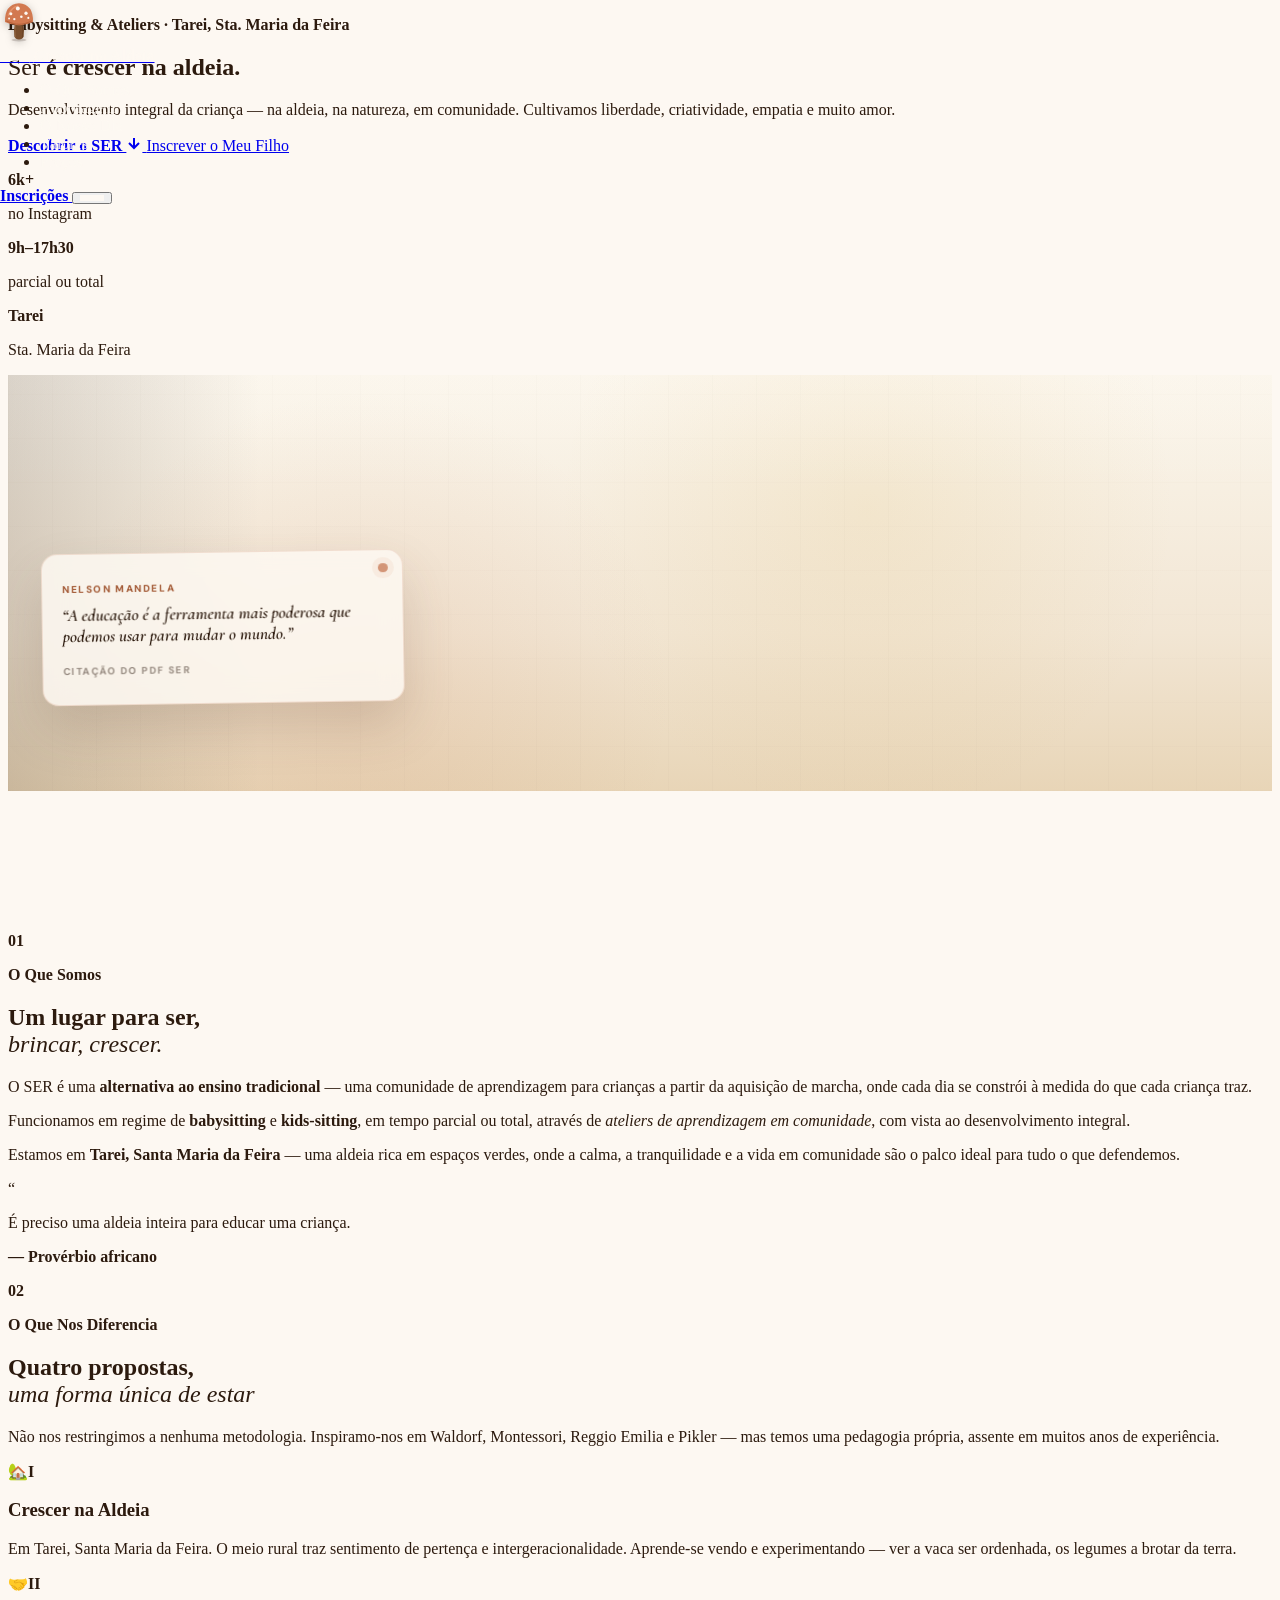
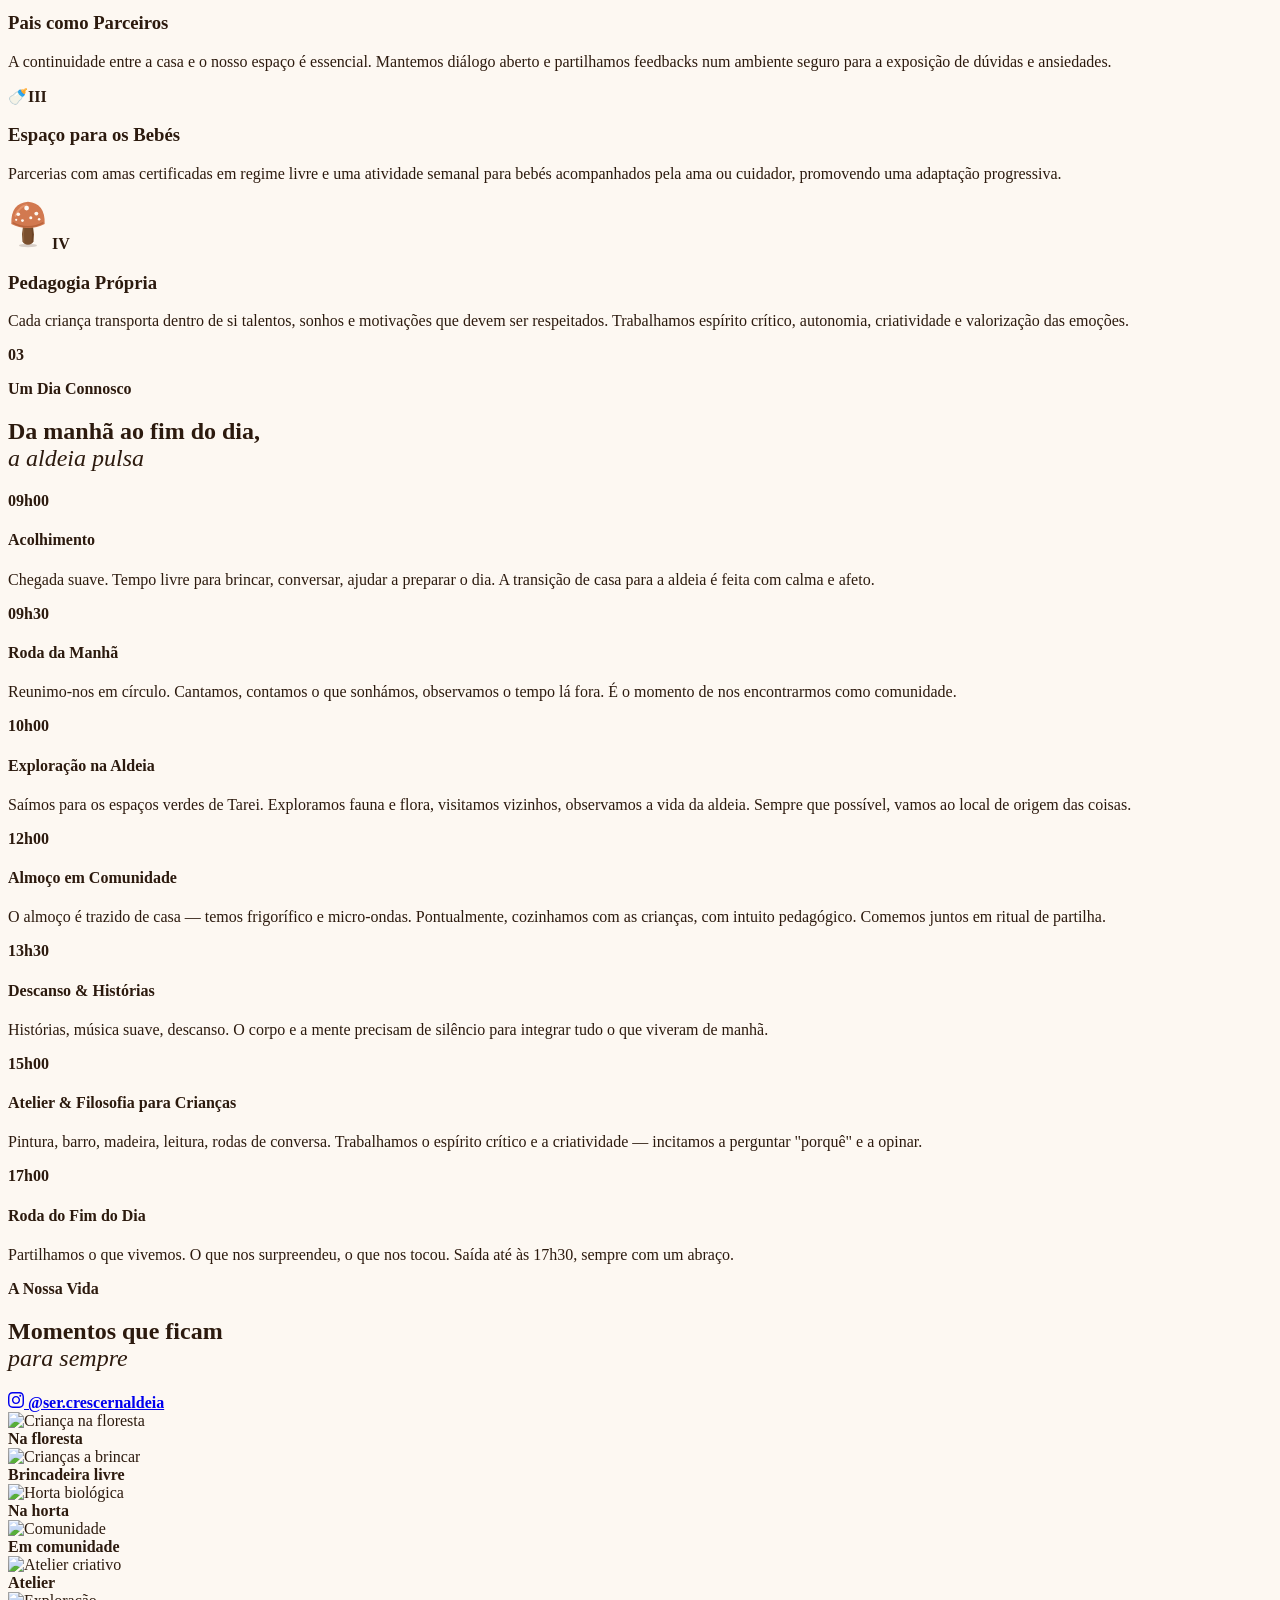
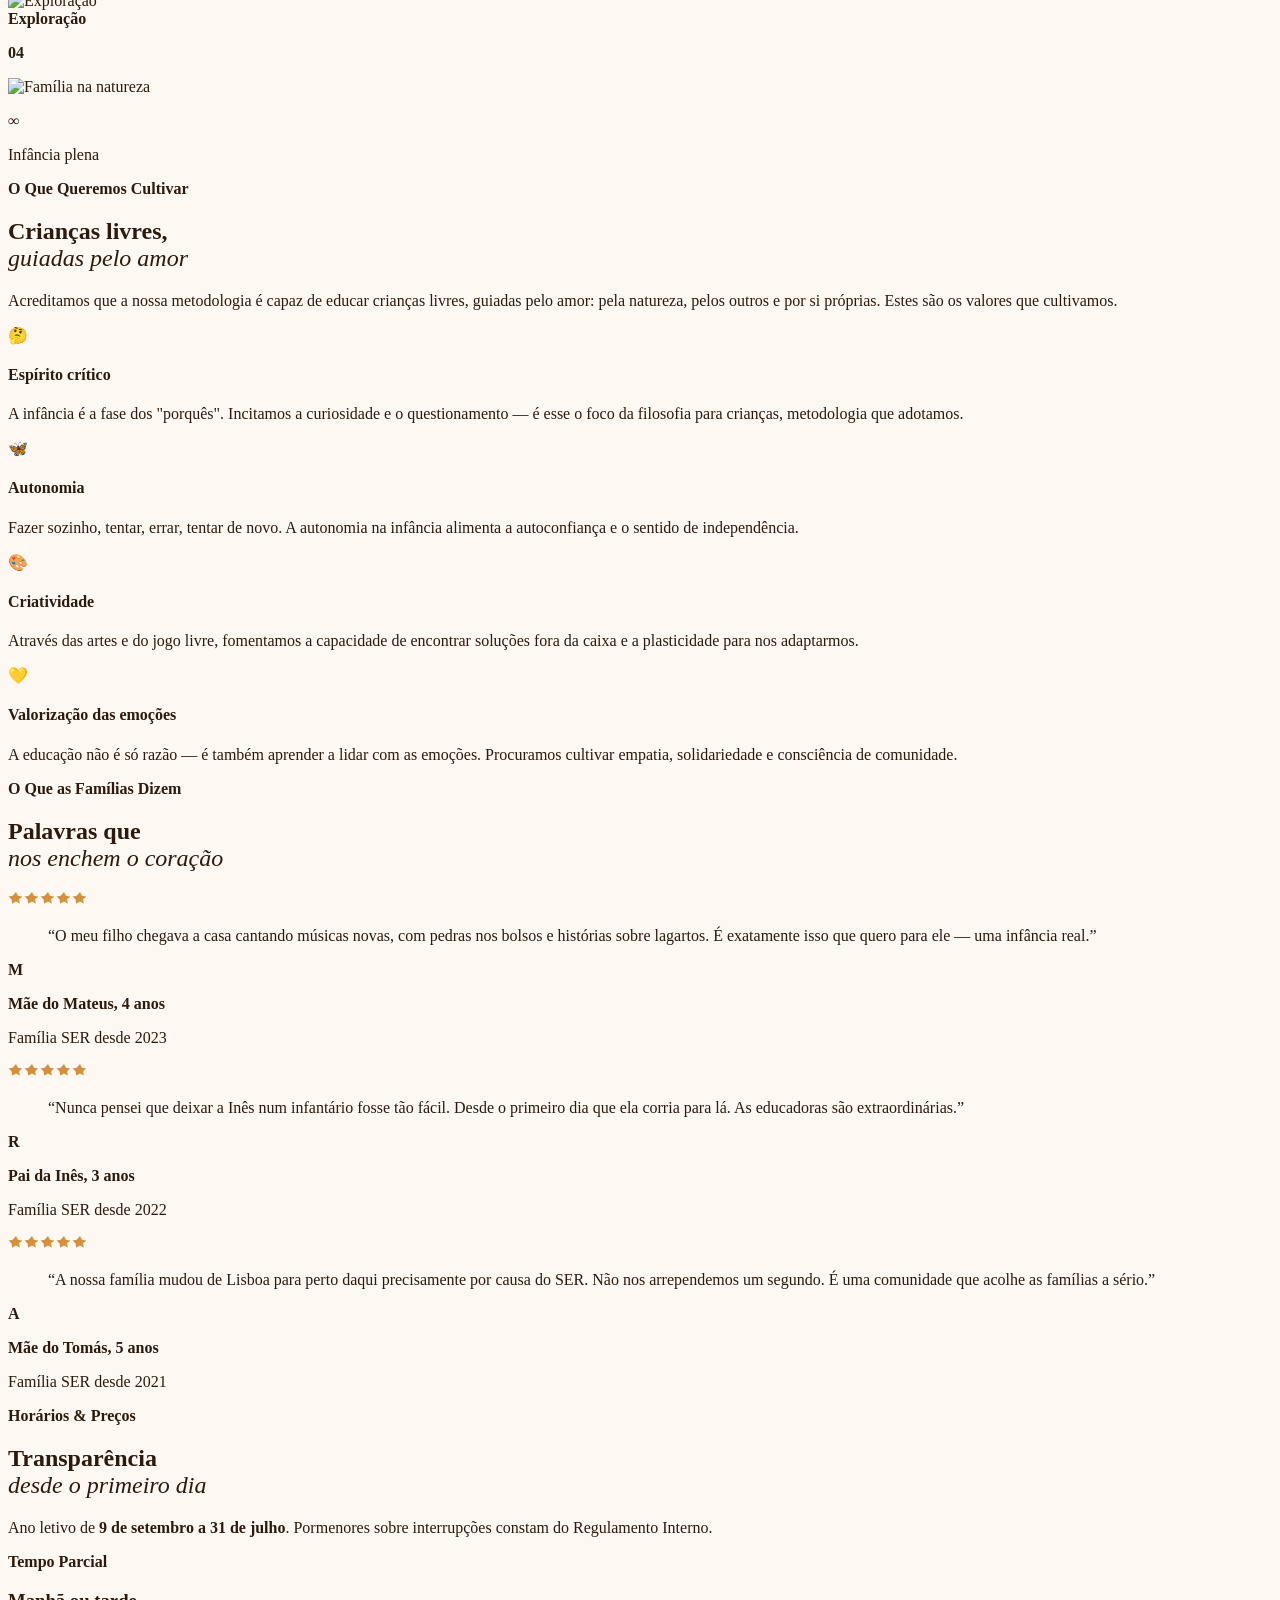
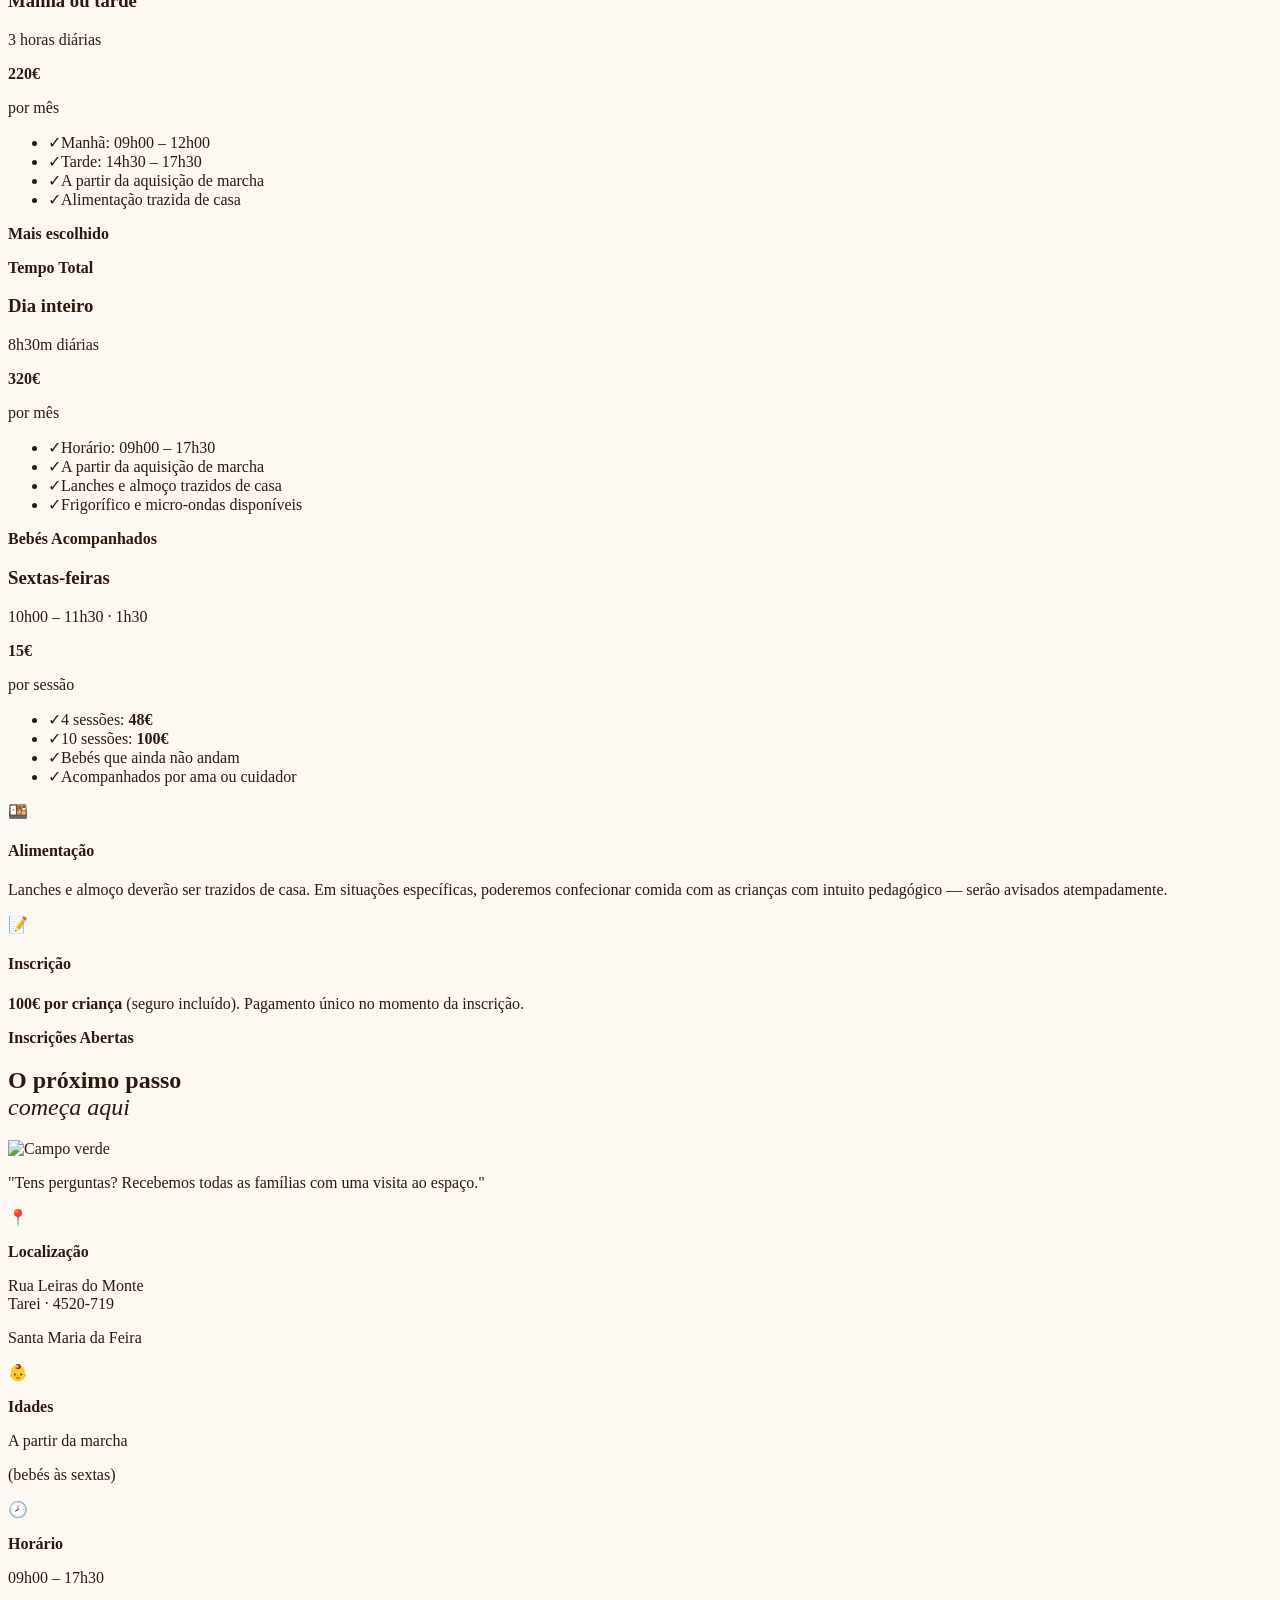
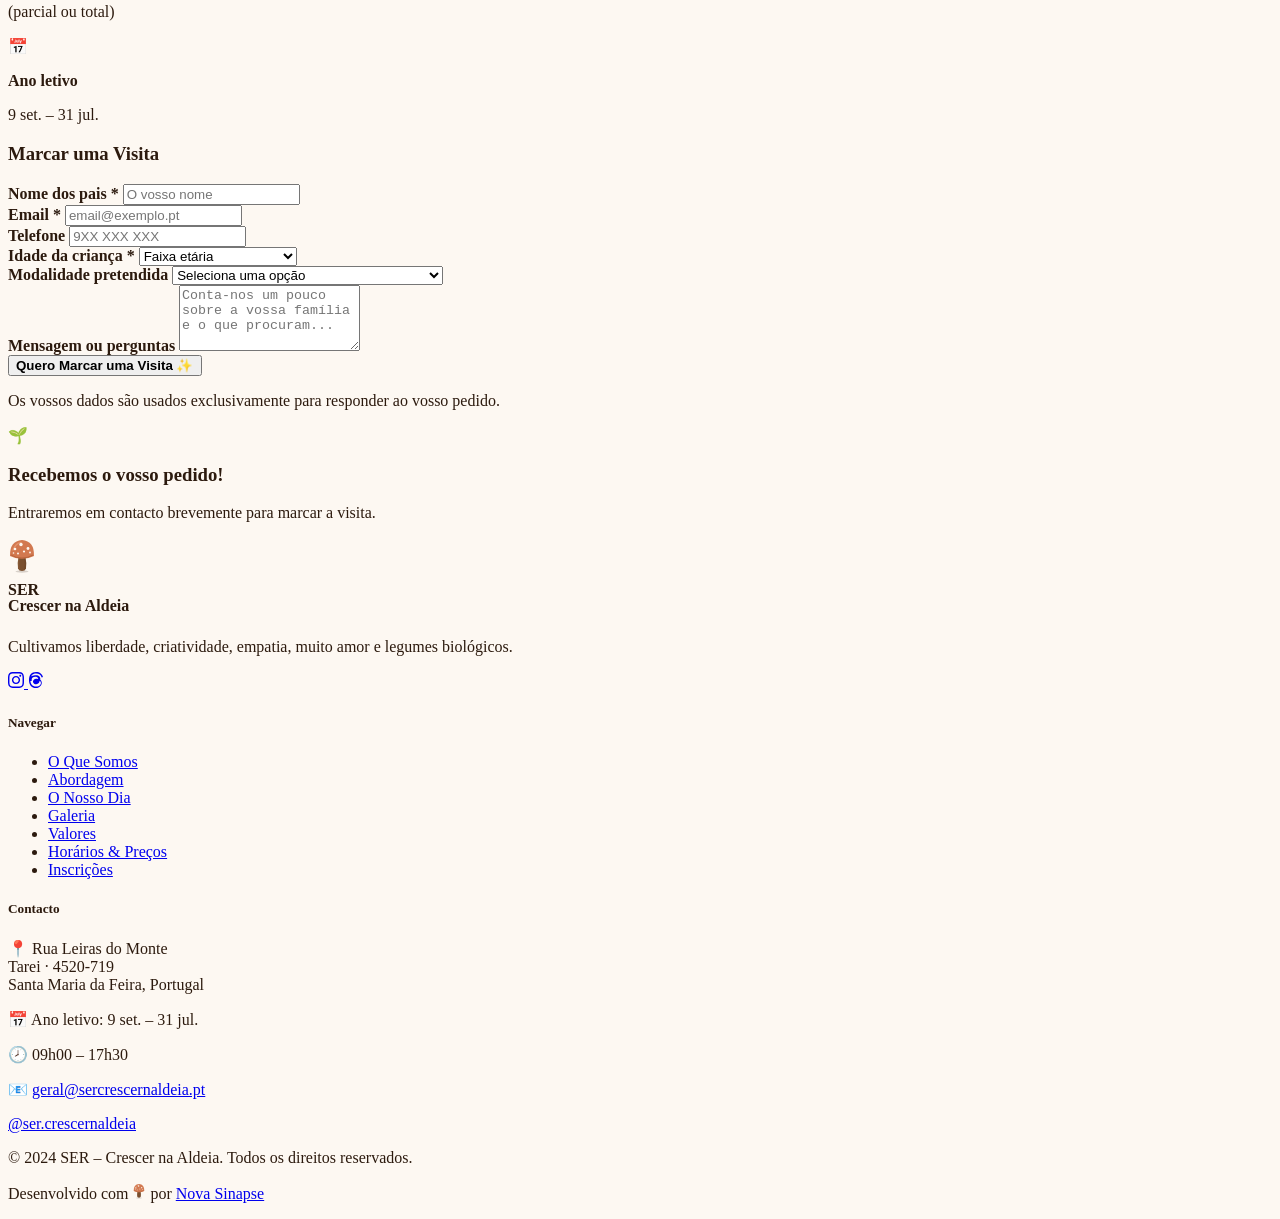
==== commit 66edc81a: "chore: save current state as v1 baseline Co-Authored-By: Claude Sonnet 4.6 <noreply@anthropic.com>" ====
--- a/index.html
+++ b/index.html
@@ -1,530 +1,1460 @@
 <!DOCTYPE html>
-<html lang="pt">
+<html lang="pt" class="scroll-smooth">
 <head>
-  <meta charset="UTF-8">
-  <meta name="viewport" content="width=device-width, initial-scale=1.0">
-  <meta name="description" content="SER – Crescer na Aldeia. Um infantário alternativo onde a natureza, a aldeia e a comunidade são os maiores professores.">
-  <meta property="og:title" content="SER · Crescer na Aldeia">
-  <meta property="og:description" content="Onde as crianças crescem livres, em contacto com a natureza e com a aldeia.">
-  <meta property="og:image" content="https://images.unsplash.com/photo-1536104968055-4d61aa56f46a?w=1200&q=80">
+  <meta charset="UTF-8" />
+  <meta name="viewport" content="width=device-width, initial-scale=1.0" />
   <title>SER · Crescer na Aldeia</title>
-  <link rel="preconnect" href="https://fonts.googleapis.com">
-  <link rel="preconnect" href="https://fonts.gstatic.com" crossorigin>
-  <link href="https://fonts.googleapis.com/css2?family=Playfair+Display:ital,wght@0,400;0,600;0,700;1,400;1,600&family=Nunito:wght@300;400;500;600;700&display=swap" rel="stylesheet">
-  <link rel="stylesheet" href="style.css">
+  <meta name="description" content="SER – Crescer na Aldeia. Babysitting, kids-sitting e ateliers de aprendizagem em comunidade em Tarei, Santa Maria da Feira. Uma alternativa ao ensino tradicional, no meio rural, com pedagogia própria." />
+  <meta property="og:title" content="SER · Crescer na Aldeia" />
+  <meta property="og:description" content="Babysitting e ateliers em comunidade em Tarei, Santa Maria da Feira. Uma alternativa ao ensino tradicional." />
+  <meta property="og:image" content="https://images.unsplash.com/photo-1536104968055-4d61aa56f46a?w=1200&q=80" />
+
+  <link rel="preconnect" href="https://fonts.googleapis.com" />
+  <link rel="preconnect" href="https://fonts.gstatic.com" crossorigin />
+  <link href="https://fonts.googleapis.com/css2?family=Cormorant+Garamond:ital,wght@0,400;0,500;0,600;0,700;1,400;1,500;1,600;1,700&family=DM+Sans:opsz,wght@9..40,300;9..40,400;9..40,500;9..40,700&display=swap" rel="stylesheet" />
+
+  <script src="https://cdn.tailwindcss.com"></script>
+  <script>
+    tailwind.config = {
+      theme: {
+        extend: {
+          colors: {
+            clay:         '#C4714A',
+            'clay-dark':  '#A05530',
+            terra:        '#7A3B1E',
+            sage:         '#5A7D5E',
+            'sage-light': '#A8C5A0',
+            parchment:    '#F5EDE0',
+            sand:         '#E8D9C4',
+            bark:         '#2C1A0E',
+            cream:        '#FDF8F2',
+            sun:          '#D4903A',
+            charcoal:     '#1E1E1E',
+          },
+          fontFamily: {
+            display: ['"Cormorant Garamond"', 'serif'],
+            body:    ['"DM Sans"', 'sans-serif'],
+          },
+        }
+      }
+    }
+  </script>
+  <style>
+    .font-400 { font-weight: 400; }
+    .font-500 { font-weight: 500; }
+    .font-600 { font-weight: 600; }
+    .font-700 { font-weight: 700; }
+    .font-800 { font-weight: 800; }
+    .h-18 { height: 4.5rem; }
+    .min-h-svh { min-height: 100svh; }
+
+    .animate-in {
+      opacity: 0;
+      transform: translateY(32px);
+      transition: opacity 0.7s cubic-bezier(0.25, 0.46, 0.45, 0.94),
+                  transform 0.7s cubic-bezier(0.25, 0.46, 0.45, 0.94);
+    }
+    .animate-in.from-right { transform: translateX(32px); }
+    .animate-in.visible    { opacity: 1; transform: translate(0, 0); }
+
+    ::selection { background: #C4714A; color: #FDF8F2; }
+    ::-webkit-scrollbar { width: 6px; }
+    ::-webkit-scrollbar-track { background: #E8D9C4; }
+    ::-webkit-scrollbar-thumb { background: #5A7D5E; border-radius: 3px; }
+
+    html { -webkit-font-smoothing: antialiased; -moz-osx-font-smoothing: grayscale; }
+    body { background-color: #FDF8F2; color: #2C1A0E; overflow-x: hidden; }
+
+    /* Nav */
+    #nav-header {
+      position: fixed; top: 0; left: 0; right: 0; z-index: 50;
+      transition: background 0.5s, backdrop-filter 0.5s, box-shadow 0.5s;
+    }
+    #nav-header.scrolled {
+      background: rgba(253,248,242,0.95);
+      backdrop-filter: blur(12px);
+      box-shadow: 0 1px 3px rgba(0,0,0,0.08);
+    }
+    /* Nav logo — cogumelo solto + texto (sem círculo, como o banner deles) */
+    .nav-logo-mark {
+      display: inline-flex; align-items: center; justify-content: center;
+      width: 38px; height: 44px;
+      filter: drop-shadow(0 2px 4px rgba(0,0,0,0.25));
+      transition: filter 0.5s, transform 0.4s cubic-bezier(0.34,1.56,0.64,1);
+    }
+    .scrolled .nav-logo-mark { filter: drop-shadow(0 1px 2px rgba(0,0,0,0.08)); }
+    a:hover .nav-logo-mark { transform: rotate(-6deg) scale(1.06); }
+
+    .nav-logo-title { color: #FDF8F2; transition: color 0.5s; }
+    .scrolled .nav-logo-title { color: #2C1A0E; }
+    .nav-logo-sub { color: rgba(253,248,242,0.75); transition: color 0.5s; }
+    .scrolled .nav-logo-sub { color: #7A4F2E; }
+    .nav-link { color: rgba(253,248,242,0.9); transition: color 0.2s, background 0.2s; }
+    .nav-link:hover { background: rgba(196,113,74,0.1); }
+    .scrolled .nav-link { color: #2C1A0E; }
+    .scrolled .nav-link:hover { color: #C4714A; }
+    .nav-burger { color: #FDF8F2; transition: color 0.5s; }
+    .scrolled .nav-burger { color: #2C1A0E; }
+
+    .burger-line { display: block; width: 1.5rem; height: 2px; background: currentColor; transition: all 0.3s; }
+    .menu-open .burger-line:nth-child(1) { transform: rotate(45deg) translateY(7px); }
+    .menu-open .burger-line:nth-child(2) { opacity: 0; }
+    .menu-open .burger-line:nth-child(3) { transform: rotate(-45deg) translateY(-7px); }
+
+    #mobile-menu {
+      background: #FDF8F2; border-top: 1px solid #E8D9C4;
+      max-height: 0; opacity: 0; overflow: hidden;
+      transition: max-height 0.3s, opacity 0.3s;
+    }
+    #mobile-menu.open { max-height: 480px; opacity: 1; }
+
+    /* Lightbox */
+    #lightbox {
+      display: none; position: fixed; inset: 0; z-index: 50;
+      background: rgba(44,26,14,0.95);
+      flex-direction: column; align-items: center; justify-content: center;
+      padding: 1.5rem; cursor: zoom-out;
+    }
+    #lightbox.open { display: flex; }
+
+    /* ─────────────── MUSHROOM (símbolo da marca) ─────────────── */
+    .mush-mini { display:inline-block; line-height:0; }
+    .mush-mini svg { display:block; transition: transform 0.4s cubic-bezier(0.34,1.56,0.64,1); }
+    .mush-mini:hover svg { transform: rotate(-8deg) scale(1.08); }
+
+    /* Hero mushroom — big interactive scene (paisagem natural) */
+    .mush-scene {
+      position: relative;
+      width: 100%; height: 100%;
+      display: flex; align-items: flex-end; justify-content: center;
+      background:
+        radial-gradient(circle at 78% 20%, rgba(255, 235, 180, 0.55) 0%, transparent 32%), /* sol */
+        linear-gradient(180deg, #cfe8c1 0%, #a8d49a 28%, #7cb874 60%, #4f8a52 100%);
+      overflow: hidden;
+      cursor: pointer;
+      user-select: none;
+    }
+    /* SVG hills layer — set via inline svg in markup, plus subtle ground gradient */
+    .mush-scene::after {
+      content:""; position:absolute; left:0; right:0; bottom:0; height:42%;
+      background: linear-gradient(180deg, transparent 0%, rgba(40, 72, 40, 0.45) 100%);
+      pointer-events:none;
+    }
+    .mush-hills {
+      position:absolute; left:0; right:0; bottom:0;
+      width:100%; height:62%;
+      pointer-events:none;
+      z-index:0;
+    }
+    .mush-hills svg { display:block; width:100%; height:100%; }
+    /* Sun */
+    .mush-sun {
+      position:absolute; top:14%; right:14%; width:64px; height:64px;
+      background: radial-gradient(circle at center, #fff3b8 0%, #ffd97a 45%, transparent 75%);
+      border-radius:50%;
+      filter: blur(0.5px);
+      animation: sun-pulse 6s ease-in-out infinite;
+      pointer-events:none;
+      z-index:0;
+    }
+    @keyframes sun-pulse {
+      0%, 100% { transform: scale(1); opacity: 0.85; }
+      50%      { transform: scale(1.08); opacity: 1; }
+    }
+    /* Clouds */
+    .mush-cloud {
+      position:absolute; background: rgba(255, 255, 255, 0.7);
+      border-radius:100px;
+      pointer-events:none;
+      filter: blur(0.5px);
+      z-index:0;
+    }
+    .mush-cloud:nth-of-type(1){ top:22%; left:8%;  width:90px; height:18px; animation: cloud-drift 22s linear infinite; }
+    .mush-cloud:nth-of-type(2){ top:36%; left:60%; width:70px; height:14px; animation: cloud-drift 28s 4s linear infinite; opacity:0.85; }
+    @keyframes cloud-drift {
+      0%   { transform: translateX(0); }
+      100% { transform: translateX(40px); }
+    }
+
+    .mush-big {
+      position: relative;
+      width: clamp(190px, 48%, 280px);
+      margin-bottom: 22%;
+      filter: drop-shadow(0 20px 28px rgba(20,40,20,0.35));
+      animation: mush-hop 3.4s cubic-bezier(0.5, 0.05, 0.3, 1) infinite;
+      transform-origin: 50% 100%;
+      transition: transform 0.2s cubic-bezier(0.34,1.56,0.64,1);
+      z-index: 2;
+    }
+    .mush-big:hover { animation: mush-wiggle 0.8s ease-in-out; }
+    .mush-big.popped { animation: mush-pop 0.6s cubic-bezier(0.34,1.56,0.64,1); }
+
+    /* Saltitar — squash & stretch */
+    @keyframes mush-hop {
+      0%   { transform: translateY(0) scaleX(1) scaleY(1); }
+      8%   { transform: translateY(0) scaleX(1.12) scaleY(0.84); }   /* compress before jump */
+      22%  { transform: translateY(-46px) scaleX(0.94) scaleY(1.1); } /* up + stretch */
+      38%  { transform: translateY(-46px) scaleX(1) scaleY(1); }      /* peak */
+      54%  { transform: translateY(0) scaleX(1.1) scaleY(0.88); }     /* land squash */
+      66%  { transform: translateY(0) scaleX(0.98) scaleY(1.02); }    /* settle */
+      100% { transform: translateY(0) scaleX(1) scaleY(1); }
+    }
+    @keyframes mush-wiggle {
+      0%   { transform: rotate(0); }
+      25%  { transform: rotate(-6deg); }
+      50%  { transform: rotate(0); }
+      75%  { transform: rotate(6deg); }
+      100% { transform: rotate(0); }
+    }
+    @keyframes mush-pop {
+      0%   { transform: scale(1); }
+      30%  { transform: scale(1.18) translateY(-8px); }
+      60%  { transform: scale(0.95) translateY(2px); }
+      100% { transform: scale(1) translateY(0); }
+    }
+
+    /* Ground shadow follows the hop */
+    .mush-shadow {
+      position:absolute; left:50%; bottom: 21%;
+      width: clamp(130px, 32%, 200px); height: 16px;
+      transform: translateX(-50%);
+      background: radial-gradient(ellipse at center, rgba(20,40,20,0.5) 0%, transparent 65%);
+      animation: shadow-hop 3.4s cubic-bezier(0.5, 0.05, 0.3, 1) infinite;
+      pointer-events:none;
+      z-index:1;
+    }
+    @keyframes shadow-hop {
+      0%, 8%, 54%, 100% { transform: translateX(-50%) scaleX(1)   scaleY(1);   opacity: 0.55; }
+      22%, 38%          { transform: translateX(-50%) scaleX(0.6) scaleY(0.5); opacity: 0.25; }
+    }
+
+    /* Cap (gentle breath) */
+    .mush-cap { transform-origin: 50% 100%; animation: cap-breath 3.2s ease-in-out infinite; }
+    @keyframes cap-breath {
+      0%, 100% { transform: scaleX(1) scaleY(1); }
+      50%      { transform: scaleX(1.04) scaleY(0.98); }
+    }
+
+    /* Dots pop */
+    .mush-dot { transform-origin: center; animation: dot-pop 2.4s ease-in-out infinite; transform-box: fill-box; }
+    .mush-dot:nth-child(1) { animation-delay: 0s; }
+    .mush-dot:nth-child(2) { animation-delay: 0.3s; }
+    .mush-dot:nth-child(3) { animation-delay: 0.6s; }
+    .mush-dot:nth-child(4) { animation-delay: 0.45s; }
+    .mush-dot:nth-child(5) { animation-delay: 0.15s; }
+    .mush-dot:nth-child(6) { animation-delay: 0.75s; }
+    .mush-dot:nth-child(7) { animation-delay: 0.9s; }
+    @keyframes dot-pop {
+      0%, 100% { transform: scale(1); }
+      50%      { transform: scale(1.18); }
+    }
+
+    /* Sparkles around big mushroom (light + warm) */
+    .mush-sparkle {
+      position: absolute; pointer-events:none;
+      color: #fff8d1;
+      filter: drop-shadow(0 0 4px rgba(255, 240, 180, 0.9));
+      animation: sparkle-twinkle 3s ease-in-out infinite;
+      z-index:2;
+    }
+    .mush-sparkle:nth-of-type(1) { top: 16%; left: 22%; animation-delay: 0s; }
+    .mush-sparkle:nth-of-type(2) { top: 30%; right: 22%; animation-delay: 0.8s; }
+    .mush-sparkle:nth-of-type(3) { top: 56%; left: 10%; animation-delay: 1.4s; }
+    .mush-sparkle:nth-of-type(4) { top: 50%; right: 12%; animation-delay: 2s; }
+    .mush-sparkle:nth-of-type(5) { top: 40%; left: 50%; animation-delay: 1.1s; }
+    .mush-sparkle:nth-of-type(6) { top: 12%; right: 38%; animation-delay: 0.4s; }
+    @keyframes sparkle-twinkle {
+      0%, 100% { opacity: 0; transform: scale(0.5) rotate(0); }
+      50%      { opacity: 1; transform: scale(1) rotate(45deg); }
+    }
+
+    /* Floating burst particles on click */
+    .burst-particle {
+      position: absolute;
+      width: 10px; height: 10px;
+      pointer-events: none;
+      border-radius: 50%;
+      background: var(--burst-color, #D4903A);
+      animation: burst 0.9s cubic-bezier(0.16,1,0.3,1) forwards;
+    }
+    @keyframes burst {
+      0%   { transform: translate(0,0) scale(1); opacity: 1; }
+      100% { transform: translate(var(--bx,0), var(--by,0)) scale(0); opacity: 0; }
+    }
+
+    /* Click hint */
+    .mush-hint {
+      position: absolute; bottom: 18px; left: 50%; transform: translateX(-50%);
+      font-family: 'DM Sans', sans-serif; font-size: 11px; font-weight: 600;
+      letter-spacing: 0.15em; text-transform: uppercase;
+      color: rgba(253,248,242,0.85);
+      text-shadow: 0 1px 6px rgba(0,0,0,0.45);
+      pointer-events: none;
+      animation: hint-pulse 2.4s ease-in-out infinite;
+      z-index: 3;
+    }
+    @keyframes hint-pulse {
+      0%, 100% { opacity: 0.55; }
+      50%      { opacity: 1; }
+    }
+
+    /* Grass tufts around mushroom */
+    .mush-grass {
+      position: absolute; bottom: 20%; left: 50%; transform: translateX(-50%);
+      display: flex; gap: 4px; align-items: flex-end;
+      z-index: 2;
+    }
+    .mush-grass.left  { left: 16%; transform: none; bottom: 18%; }
+    .mush-grass.right { left: auto; right: 16%; transform: none; bottom: 18%; }
+    .blade {
+      width: 4px; background: #2f5d36;
+      border-radius: 2px 2px 0 0;
+      transform-origin: bottom center;
+    }
+    .blade:nth-child(1) { height: 14px; animation: sway 2.6s ease-in-out infinite; background: #3D7A45; }
+    .blade:nth-child(2) { height: 20px; animation: sway 2.6s 0.3s ease-in-out infinite; }
+    .blade:nth-child(3) { height: 12px; animation: sway 2.6s 0.6s ease-in-out infinite; background: #3D7A45; }
+    .blade:nth-child(4) { height: 18px; animation: sway 2.6s 0.15s ease-in-out infinite; background: #4A8C52; }
+    .blade:nth-child(5) { height: 14px; animation: sway 2.6s 0.45s ease-in-out infinite; }
+    @keyframes sway {
+      0%, 100% { transform: rotate(-5deg); }
+      50%      { transform: rotate(5deg); }
+    }
+
+    @media (prefers-reduced-motion: reduce) {
+      .mush-big, .mush-cap, .mush-dot, .mush-sparkle, .blade, .mush-hint,
+      .mush-sun, .mush-cloud, .mush-shadow { animation: none !important; }
+    }
+    /* Refined hero logo scene override */
+    .mush-scene {
+      background:
+        linear-gradient(135deg, rgba(255,255,255,0.72) 0%, rgba(255,255,255,0) 38%),
+        linear-gradient(180deg, #FBF7EE 0%, #F3E8D8 58%, #E8D5B7 100%);
+      cursor: default;
+      isolation: isolate;
+    }
+    .mush-scene::before {
+      content:"";
+      position:absolute; inset:0;
+      background:
+        repeating-linear-gradient(90deg, rgba(92,64,51,0.035) 0 1px, transparent 1px 42px),
+        repeating-linear-gradient(0deg, rgba(92,64,51,0.025) 0 1px, transparent 1px 42px);
+      opacity: 0.55;
+      pointer-events:none;
+      z-index:0;
+    }
+    .mush-scene::after {
+      left:12%; right:12%; bottom:0; height:36%;
+      background: linear-gradient(180deg, transparent 0%, rgba(139,111,71,0.2) 100%);
+      z-index:0;
+    }
+    .mush-hills, .mush-sun, .mush-cloud, .mush-grass, .mush-hint { display:none; }
+    .mush-big {
+      width: clamp(230px, 56%, 360px);
+      margin-bottom: 19%;
+      filter: drop-shadow(0 22px 34px rgba(92,64,51,0.28));
+      animation: logo-drift 8s ease-in-out infinite;
+      transform-origin: 50% 55%;
+      transition: filter 0.45s ease;
+    }
+    .mush-scene:hover .mush-big { filter: drop-shadow(0 26px 40px rgba(92,64,51,0.34)); }
+    .mush-big:hover { animation: logo-drift 8s ease-in-out infinite; }
+    .mush-big.popped { animation: logo-press 0.65s cubic-bezier(0.16,1,0.3,1), logo-drift 8s ease-in-out 0.65s infinite; }
+    @keyframes logo-drift {
+      0%, 100% { transform: translateY(0) rotate(-0.5deg); }
+      50%      { transform: translateY(-9px) rotate(0.7deg); }
+    }
+    @keyframes logo-press {
+      0%   { transform: translateY(0) scale(1) rotate(-0.5deg); }
+      44%  { transform: translateY(-5px) scale(1.025) rotate(0.4deg); }
+      100% { transform: translateY(0) scale(1) rotate(-0.5deg); }
+    }
+    .mush-shadow {
+      bottom: 20%;
+      width: clamp(170px, 38%, 270px); height: 20px;
+      background: radial-gradient(ellipse at center, rgba(92,64,51,0.3) 0%, rgba(92,64,51,0.12) 34%, transparent 70%);
+      animation: shadow-breathe 8s ease-in-out infinite;
+    }
+    @keyframes shadow-breathe {
+      0%, 100% { transform: translateX(-50%) scaleX(1); opacity: 0.65; }
+      50%      { transform: translateX(-50%) scaleX(0.88); opacity: 0.42; }
+    }
+    .mush-cap { animation: cap-breath 8s ease-in-out infinite; }
+    @keyframes cap-breath {
+      0%, 100% { transform: scaleX(1) scaleY(1); }
+      50%      { transform: scaleX(1.008) scaleY(0.996); }
+    }
+    .mush-dot {
+      animation: dot-soften 7s ease-in-out infinite;
+      transform-origin: center;
+      transform-box: fill-box;
+    }
+    .mush-dot:nth-child(odd) { animation-delay: 1.1s; }
+    .mush-dot:nth-child(3n) { animation-delay: 2.2s; }
+    @keyframes dot-soften {
+      0%, 100% { opacity: 0.96; }
+      50%      { opacity: 0.78; }
+    }
+    .mush-sparkle {
+      color: rgba(255,255,255,0.82);
+      filter: drop-shadow(0 1px 10px rgba(139,111,71,0.18));
+      animation: sparkle-twinkle 6s ease-in-out infinite;
+      z-index:1;
+    }
+    .mush-sparkle:nth-of-type(1) { top: 18%; left: 18%; animation-delay: 0s; opacity:0.48; }
+    .mush-sparkle:nth-of-type(2) { top: 24%; right: 16%; animation-delay: 1.6s; opacity:0.35; }
+    .mush-sparkle:nth-of-type(3) { bottom: 17%; right: 9%; animation-delay: 2.8s; opacity:0.72; }
+    .mush-sparkle:nth-of-type(4) { top: 54%; left: 10%; animation-delay: 4s; opacity:0.25; }
+    .mush-sparkle:nth-of-type(5), .mush-sparkle:nth-of-type(6) { display:none; }
+    @keyframes sparkle-twinkle {
+      0%, 100% { transform: scale(0.72) rotate(0); opacity: 0.18; }
+      50%      { transform: scale(1) rotate(45deg); opacity: 0.72; }
+    }
+    .burst-particle { display:none; }
+
+    @media (prefers-reduced-motion: reduce) {
+      .mush-big, .mush-cap, .mush-dot, .mush-sparkle, .mush-shadow { animation: none !important; }
+    }
+    @media (max-width: 1023px) {
+      .mush-big {
+        width: min(185px, 60%) !important;
+        margin-bottom: 10%;
+      }
+      .mush-shadow {
+        bottom: 12%;
+        width: min(170px, 48%);
+      }
+    }
+    .hero-video-scene {
+      position: relative;
+      width: 100%; height: 100%;
+      overflow: hidden;
+      background:
+        radial-gradient(circle at 68% 32%, rgba(212,168,67,0.12) 0%, transparent 34%),
+        radial-gradient(circle at 28% 78%, rgba(196,113,74,0.12) 0%, transparent 32%),
+        linear-gradient(180deg, #FBF6EC 0%, #F2E6D4 62%, #E8D5B7 100%);
+      isolation: isolate;
+    }
+    .hero-video-scene::before {
+      content: "";
+      position: absolute; inset: 0;
+      background:
+        repeating-linear-gradient(90deg, rgba(92,64,51,0.035) 0 1px, transparent 1px 44px),
+        repeating-linear-gradient(0deg, rgba(92,64,51,0.025) 0 1px, transparent 1px 44px);
+      opacity: 0.5;
+      pointer-events: none;
+      z-index: 0;
+    }
+    .hero-video {
+      position: absolute; inset: 0;
+      width: 100%; height: 100%;
+      object-fit: cover;
+      object-position: center;
+      display: block;
+      transform: none;
+      z-index: 1;
+    }
+    .hero-video-scene::after {
+      content: "";
+      position: absolute; inset: 0;
+      background:
+        linear-gradient(90deg, rgba(44,26,14,0.16) 0%, rgba(44,26,14,0) 20%),
+        linear-gradient(180deg, rgba(253,248,242,0.2) 0%, rgba(253,248,242,0) 28%);
+      pointer-events: none;
+      z-index: 2;
+    }
+    .hero-proverb-card {
+      position: absolute;
+      left: clamp(1.25rem, 4vw, 3.25rem);
+      bottom: clamp(1.25rem, 5vw, 4rem);
+      width: min(320px, calc(100% - 2.5rem));
+      padding: 1.15rem 1.25rem 1.05rem;
+      border: 1px solid rgba(196,113,74,0.18);
+      border-radius: 1rem;
+      background: rgba(253,248,242,0.86);
+      box-shadow: 0 24px 50px rgba(92,64,51,0.18);
+      backdrop-filter: blur(12px);
+      cursor: default;
+      will-change: transform;
+      z-index: 3;
+    }
+    .hero-proverb-card::before {
+      content: "";
+      position: absolute;
+      width: 0.58rem; height: 0.58rem;
+      top: 0.8rem; right: 0.9rem;
+      border-radius: 999px;
+      background: #C4714A;
+      box-shadow: 0 0 0 6px rgba(196,113,74,0.1);
+      opacity: 0.72;
+    }
+    .hero-proverb-card:hover {
+      box-shadow: 0 30px 65px rgba(92,64,51,0.24);
+    }
+    .hero-proverb-label {
+      font-family: 'DM Sans', sans-serif;
+      font-size: 0.62rem;
+      font-weight: 700;
+      letter-spacing: 0.16em;
+      text-transform: uppercase;
+      color: #A05530;
+    }
+    .hero-proverb-text {
+      margin-top: 0.45rem;
+      font-family: 'Cormorant Garamond', serif;
+      font-size: clamp(1.08rem, 1.35vw, 1.35rem);
+      line-height: 1.2;
+      font-style: italic;
+      font-weight: 600;
+      color: #2C1A0E;
+    }
+    .hero-proverb-source {
+      margin-top: 0.55rem;
+      font-family: 'DM Sans', sans-serif;
+      font-size: 0.62rem;
+      font-weight: 700;
+      letter-spacing: 0.14em;
+      text-transform: uppercase;
+      color: rgba(44,26,14,0.48);
+    }
+    .hero-video-scene ~ .mush-scene,
+    .hero-video-scene ~ .mush-scene + .absolute.bottom-10 {
+      display: none;
+    }
+    .hero-video-mobile-wrap {
+      height: 26rem;
+    }
+    @media (max-width: 1023px) {
+      .hero-video {
+        inset: 0.75rem 0.75rem 6.75rem;
+        width: calc(100% - 1.5rem);
+        height: calc(100% - 7.5rem);
+        object-fit: contain;
+      }
+      .hero-video-scene::after {
+        background: linear-gradient(180deg, rgba(253,248,242,0.08) 0%, rgba(253,248,242,0) 36%);
+      }
+      .hero-proverb-card {
+        left: 1rem;
+        bottom: 5rem;
+        width: min(236px, calc(100% - 2rem));
+        padding: 0.72rem 0.85rem;
+      }
+      .hero-proverb-text {
+        font-size: 0.86rem;
+        line-height: 1.12;
+      }
+      .hero-proverb-source {
+        display: none;
+      }
+    }
+  </style>
 </head>
-<body>
-
-  <!-- ═══════════════════════════════ NAV ═══════════════════════════════ -->
-  <nav class="nav" id="nav">
-    <div class="nav__inner">
-      <a href="#" class="nav__logo">
-        <span class="nav__logo-icon">🌿</span>
-        <div class="nav__logo-text">
-          <span class="nav__logo-ser">SER</span>
-          <span class="nav__logo-sub">Crescer na Aldeia</span>
+<body class="min-h-screen flex flex-col font-body">
+
+  <!-- ─────────────── SVG SYMBOL: COGUMELO (logo SER) ─────────────── -->
+  <svg width="0" height="0" style="position:absolute" aria-hidden="true">
+    <defs>
+      <!-- Mini mushroom — based on the SER logo (dome cap, dotted, short stem) -->
+      <symbol id="mush-mini" viewBox="0 0 28 36">
+        <!-- ground shadow -->
+        <ellipse cx="14" cy="33.5" rx="6.5" ry="1.2" fill="#2C1A0E" opacity="0.18"/>
+        <!-- stem (short, flared at the base) -->
+        <path d="M 10.5 19 Q 9.2 25 10 30.5 Q 11 33 14 33 Q 17 33 18 30.5 Q 18.8 25 17.5 19 Z" fill="#7A4F2E"/>
+        <!-- stem highlight -->
+        <path d="M 11 21 Q 10.4 26 11 31" stroke="#9A6B45" stroke-width="0.7" stroke-linecap="round" fill="none" opacity="0.7"/>
+        <!-- stem dark side -->
+        <path d="M 17 21 Q 17.6 26 17 31" stroke="#4E2E18" stroke-width="0.6" stroke-linecap="round" fill="none" opacity="0.5"/>
+        <!-- collar -->
+        <ellipse cx="14" cy="19.3" rx="5" ry="1.2" fill="#4E2E18" opacity="0.5"/>
+        <!-- cap (dome, taller and rounder) -->
+        <path d="M 2 18 Q 1.5 3 14 2 Q 26.5 3 26 18 Q 20 21 14 20.8 Q 8 21 2 18 Z" fill="#D27950"/>
+        <!-- cap shadow at base -->
+        <path d="M 3 17 Q 8 20 14 20 Q 20 20 25 17" stroke="#A0512B" stroke-width="1" fill="none" opacity="0.5"/>
+        <!-- cap highlight -->
+        <path d="M 5 12 Q 8 5 13 4.5" stroke="#F0A37C" stroke-width="1.4" stroke-linecap="round" fill="none" opacity="0.6"/>
+        <!-- dots (matching the SER logo: scattered, varied sizes) -->
+        <circle cx="7"  cy="11" r="1.3" fill="#FDF8F2"/>
+        <circle cx="13" cy="6.5" r="1.7" fill="#FDF8F2"/>
+        <circle cx="20" cy="10.5" r="1.4" fill="#FDF8F2"/>
+        <circle cx="10" cy="15.5" r="1" fill="#FDF8F2"/>
+        <circle cx="16" cy="13.5" r="1.1" fill="#FDF8F2"/>
+        <circle cx="22" cy="14.5" r="0.9" fill="#FDF8F2"/>
+        <circle cx="5.5" cy="15" r="0.8" fill="#FDF8F2"/>
+      </symbol>
+
+      <!-- Big mushroom — based on the SER logo: tall dome cap, dots, short flared stem -->
+      <symbol id="mush-big" viewBox="0 0 200 240">
+        <!-- stem (short and flared at the base, like the logo) -->
+        <path d="M 78 110 Q 70 160 75 210 Q 90 220 100 220 Q 110 220 125 210 Q 130 160 122 110 Z" fill="#7A4F2E"/>
+        <!-- stem highlight -->
+        <path d="M 82 120 Q 76 165 82 210" stroke="#9A6B45" stroke-width="3" stroke-linecap="round" fill="none" opacity="0.65"/>
+        <!-- stem dark side -->
+        <path d="M 122 120 Q 128 165 122 210" stroke="#4E2E18" stroke-width="3" stroke-linecap="round" fill="none" opacity="0.55"/>
+
+        <!-- collar (junction) -->
+        <ellipse cx="100" cy="115" rx="32" ry="6" fill="#4E2E18" opacity="0.55"/>
+
+        <!-- cap (tall dome) -->
+        <g class="mush-cap">
+          <path d="M 14 102 Q 8 22 100 14 Q 192 22 186 102 Q 148 125 100 122 Q 52 125 14 102 Z" fill="url(#capGradient)"/>
+          <!-- cap underside shadow -->
+          <path d="M 22 98 Q 50 120 100 122 Q 150 120 178 98" stroke="#7A3B1E" stroke-width="2.5" fill="none" opacity="0.45"/>
+          <!-- cap highlight (sheen) -->
+          <path d="M 38 46 Q 56 22 90 18" stroke="#F0A989" stroke-width="8" stroke-linecap="round" fill="none" opacity="0.6"/>
+          <!-- dots (matching the SER logo: many small dots, varied sizes) -->
+          <circle class="mush-dot" cx="48"  cy="64"  r="9"  fill="#FDF8F2"/>
+          <circle class="mush-dot" cx="100" cy="38"  r="12" fill="#FDF8F2"/>
+          <circle class="mush-dot" cx="148" cy="62"  r="10" fill="#FDF8F2"/>
+          <circle class="mush-dot" cx="74"  cy="92"  r="7"  fill="#FDF8F2"/>
+          <circle class="mush-dot" cx="124" cy="88"  r="8"  fill="#FDF8F2"/>
+          <circle class="mush-dot" cx="34"  cy="92"  r="6"  fill="#FDF8F2"/>
+          <circle class="mush-dot" cx="164" cy="92"  r="6"  fill="#FDF8F2"/>
+          <circle class="mush-dot" cx="68"  cy="50"  r="5"  fill="#FDF8F2"/>
+          <circle class="mush-dot" cx="132" cy="48"  r="5"  fill="#FDF8F2"/>
+          <circle class="mush-dot" cx="100" cy="78"  r="5.5" fill="#FDF8F2"/>
+        </g>
+
+        <defs>
+          <radialGradient id="capGradient" cx="35%" cy="30%" r="78%">
+            <stop offset="0%"  stop-color="#E88A60"/>
+            <stop offset="48%" stop-color="#D27950"/>
+            <stop offset="100%" stop-color="#8B4423"/>
+          </radialGradient>
+        </defs>
+      </symbol>
+
+      <!-- Hero mushroom — closer to the supplied SER mark -->
+      <symbol id="mush-logo-big" viewBox="0 0 220 250">
+        <defs>
+          <linearGradient id="logoStemGradient" x1="82" y1="108" x2="130" y2="218" gradientUnits="userSpaceOnUse">
+            <stop offset="0%" stop-color="#DDB88C"/>
+            <stop offset="58%" stop-color="#C99E70"/>
+            <stop offset="100%" stop-color="#B8875F"/>
+          </linearGradient>
+          <radialGradient id="logoCapGradient" cx="37%" cy="24%" r="82%">
+            <stop offset="0%" stop-color="#E4822F"/>
+            <stop offset="58%" stop-color="#CF6824"/>
+            <stop offset="100%" stop-color="#B9571F"/>
+          </radialGradient>
+        </defs>
+
+        <path d="M 83 109 C 80 137 76 176 78 211 C 78.3 217.5 80.8 220.5 86.5 220 C 100.5 218.8 116.2 215.8 130.5 212 C 128.7 175 124 137 118.2 108 Z" fill="url(#logoStemGradient)"/>
+        <path d="M 87 114 C 83.8 146 81.8 177 84.5 210" fill="none" stroke="#E7C49A" stroke-width="3" stroke-linecap="round" opacity="0.45"/>
+        <path d="M 120 116 C 124.5 147 127 178 126.2 207" fill="none" stroke="#9C6844" stroke-width="3" stroke-linecap="round" opacity="0.25"/>
+
+        <g class="mush-cap">
+          <path d="M 17.2 126 C 22.4 78.5 43.8 25.2 79.4 10.4 C 113.2 -3.7 146.1 25.5 180.9 70.4 C 196.7 90.8 207.4 108.6 203.1 114.9 C 198.3 122.1 167 122.4 132.8 125.5 C 91.2 129.2 53.1 136.3 23.8 136.1 C 18.2 136 15.9 132.6 17.2 126 Z" fill="url(#logoCapGradient)"/>
+          <path d="M 24 124.5 C 61 130.8 103 125.2 142.8 121.3 C 169.5 118.6 191.2 118.3 202 113.2" fill="none" stroke="#944717" stroke-width="2.6" opacity="0.22"/>
+          <path d="M 46 78 C 51.8 45 66 22.8 87.5 14.7" fill="none" stroke="#F0A05E" stroke-width="7" stroke-linecap="round" opacity="0.23"/>
+
+          <circle class="mush-dot" cx="78" cy="31" r="4.8" fill="#F9EBD6"/>
+          <circle class="mush-dot" cx="101" cy="48" r="5.2" fill="#F9EBD6"/>
+          <circle class="mush-dot" cx="127" cy="48" r="5.8" fill="#F9EBD6"/>
+          <circle class="mush-dot" cx="60" cy="58" r="5.4" fill="#F9EBD6"/>
+          <circle class="mush-dot" cx="88" cy="67" r="6" fill="#F9EBD6"/>
+          <circle class="mush-dot" cx="143" cy="69" r="6.2" fill="#F9EBD6"/>
+          <circle class="mush-dot" cx="171" cy="79" r="5.8" fill="#F9EBD6"/>
+          <circle class="mush-dot" cx="51" cy="90" r="4.6" fill="#F9EBD6"/>
+          <circle class="mush-dot" cx="73" cy="104" r="6.4" fill="#F9EBD6"/>
+          <circle class="mush-dot" cx="105" cy="95" r="5.3" fill="#F9EBD6"/>
+          <circle class="mush-dot" cx="132" cy="102" r="6.5" fill="#F9EBD6"/>
+          <circle class="mush-dot" cx="156" cy="98" r="4.3" fill="#F9EBD6"/>
+          <circle class="mush-dot" cx="37" cy="114" r="5.4" fill="#F9EBD6"/>
+          <circle class="mush-dot" cx="99" cy="119" r="4.2" fill="#F9EBD6"/>
+        </g>
+      </symbol>
+
+      <!-- 4-pointed sparkle (used inline) -->
+      <symbol id="sparkle" viewBox="0 0 24 24">
+        <path d="M 12 0 L 14 10 L 24 12 L 14 14 L 12 24 L 10 14 L 0 12 L 10 10 Z" fill="currentColor"/>
+      </symbol>
+    </defs>
+  </svg>
+
+  <!-- NAV -->
+  <header id="nav-header">
+    <nav class="max-w-7xl mx-auto px-6 lg:px-12 flex items-center justify-between h-18 py-4">
+      <a href="#" class="flex items-center gap-3" aria-label="SER · Crescer na Aldeia — início">
+        <span class="nav-logo-mark">
+          <svg width="34" height="42" viewBox="0 0 28 36" aria-hidden="true"><use href="#mush-mini"/></svg>
+        </span>
+        <div class="flex flex-col leading-none">
+          <span class="nav-logo-title font-display font-bold text-xl tracking-widest">SER</span>
+          <span class="nav-logo-sub font-body font-600 text-[10px] tracking-[0.15em] uppercase">Crescer na Aldeia</span>
         </div>
       </a>
-      <ul class="nav__links">
-        <li><a href="#filosofia">Filosofia</a></li>
-        <li><a href="#abordagem">Abordagem</a></li>
-        <li><a href="#dia-aldeia">O Nosso Dia</a></li>
-        <li><a href="#galeria">Galeria</a></li>
-        <li><a href="#pais">Para os Pais</a></li>
+
+      <ul class="hidden md:flex items-center gap-1">
+        <li><a href="#manifesto" class="nav-link px-4 py-2 rounded-lg text-sm font-body font-500">O Que Somos</a></li>
+        <li><a href="#pilares"   class="nav-link px-4 py-2 rounded-lg text-sm font-body font-500">Abordagem</a></li>
+        <li><a href="#dia"       class="nav-link px-4 py-2 rounded-lg text-sm font-body font-500">O Nosso Dia</a></li>
+        <li><a href="#pais"      class="nav-link px-4 py-2 rounded-lg text-sm font-body font-500">Valores</a></li>
+        <li><a href="#precos"    class="nav-link px-4 py-2 rounded-lg text-sm font-body font-500">Preços</a></li>
       </ul>
-      <a href="#inscricoes" class="btn btn--nav">Inscrições</a>
-      <button class="nav__burger" id="navBurger" aria-label="Menu">
-        <span></span><span></span><span></span>
+
+      <a href="#inscricoes" class="hidden md:inline-flex items-center gap-2 bg-clay text-cream text-sm font-body font-700 px-5 py-2.5 rounded-full hover:bg-clay-dark transition-all hover:-translate-y-0.5 hover:shadow-md">
+        Inscrições
+      </a>
+
+      <button id="burger-btn" class="nav-burger md:hidden flex flex-col gap-[5px] p-2" aria-label="Menu" aria-expanded="false">
+        <span class="burger-line"></span>
+        <span class="burger-line"></span>
+        <span class="burger-line"></span>
       </button>
-    </div>
-    <div class="nav__mobile" id="navMobile">
-      <ul>
-        <li><a href="#filosofia">Filosofia</a></li>
-        <li><a href="#abordagem">Abordagem</a></li>
-        <li><a href="#dia-aldeia">O Nosso Dia</a></li>
-        <li><a href="#galeria">Galeria</a></li>
-        <li><a href="#pais">Para os Pais</a></li>
-        <li><a href="#inscricoes" class="btn btn--nav">Inscrições</a></li>
+    </nav>
+
+    <div id="mobile-menu">
+      <ul class="px-6 py-4 flex flex-col gap-1">
+        <li><a href="#manifesto" class="mobile-link block px-4 py-3 rounded-lg font-body font-500 text-bark hover:bg-sand transition-colors">O Que Somos</a></li>
+        <li><a href="#pilares"   class="mobile-link block px-4 py-3 rounded-lg font-body font-500 text-bark hover:bg-sand transition-colors">Abordagem</a></li>
+        <li><a href="#dia"       class="mobile-link block px-4 py-3 rounded-lg font-body font-500 text-bark hover:bg-sand transition-colors">O Nosso Dia</a></li>
+        <li><a href="#galeria"   class="mobile-link block px-4 py-3 rounded-lg font-body font-500 text-bark hover:bg-sand transition-colors">Galeria</a></li>
+        <li><a href="#pais"      class="mobile-link block px-4 py-3 rounded-lg font-body font-500 text-bark hover:bg-sand transition-colors">Valores</a></li>
+        <li><a href="#precos"    class="mobile-link block px-4 py-3 rounded-lg font-body font-500 text-bark hover:bg-sand transition-colors">Horários & Preços</a></li>
+        <li class="pt-2"><a href="#inscricoes" class="mobile-link inline-flex bg-clay text-cream font-body font-700 px-5 py-2.5 rounded-full text-sm">Inscrições</a></li>
       </ul>
     </div>
-  </nav>
-
-  <!-- ═══════════════════════════════ HERO ══════════════════════════════ -->
-  <section class="hero" id="hero">
-    <div class="hero__bg">
-      <img src="https://images.unsplash.com/photo-1501854140801-50d01698950b?w=1800&q=85" alt="Natureza verde" class="hero__bg-img">
-      <div class="hero__overlay"></div>
-    </div>
-    <div class="hero__content">
-      <p class="hero__eyebrow reveal">Infantário Alternativo</p>
-      <h1 class="hero__title reveal">
-        Crescer é<br>
-        <em>uma arte.</em>
-      </h1>
-      <p class="hero__subtitle reveal">
-        Um lugar onde a natureza é a sala de aula,<br>
-        a aldeia é a família e cada criança floresce ao seu ritmo.
-      </p>
-      <div class="hero__ctas reveal">
-        <a href="#filosofia" class="btn btn--primary">Conhece o Nosso Mundo</a>
-        <a href="#inscricoes" class="btn btn--ghost">Inscrever o Meu Filho</a>
+  </header>
+
+  <main>
+    <!-- HERO -->
+    <section class="relative min-h-svh grid lg:grid-cols-[55%_45%] overflow-hidden">
+      <div class="relative z-10 flex flex-col justify-between bg-bark px-8 md:px-16 pt-32 pb-12 lg:pt-36 lg:pb-16">
+        <div>
+          <p class="font-body text-[11px] font-700 tracking-[0.2em] uppercase text-clay mb-10">Babysitting & Ateliers · Tarei, Sta. Maria da Feira</p>
+          <h1 class="font-display text-cream leading-[0.92] mb-8">
+            <span class="block text-[clamp(5rem,12vw,9rem)] italic font-400">Ser</span>
+            <span class="block text-[clamp(2.5rem,5vw,4rem)] font-600 tracking-tight">é crescer</span>
+            <span class="block text-[clamp(2.5rem,5vw,4rem)] font-600 tracking-tight text-clay">na aldeia.</span>
+          </h1>
+          <p class="font-body text-cream/70 text-lg leading-relaxed max-w-md mb-12">
+            Desenvolvimento integral da criança — na aldeia, na natureza, em comunidade. Cultivamos liberdade, criatividade, empatia e muito amor.
+          </p>
+          <div class="flex flex-wrap gap-3">
+            <a href="#manifesto" class="inline-flex items-center gap-2 bg-clay text-cream font-body font-700 text-sm px-6 py-3 rounded-full hover:bg-clay-dark transition-all hover:-translate-y-0.5">
+              Descobrir o SER
+              <svg width="16" height="16" viewBox="0 0 16 16" fill="none" stroke="currentColor" stroke-width="2"><path d="M8 3v10M3 8l5 5 5-5"/></svg>
+            </a>
+            <a href="#inscricoes" class="inline-flex items-center gap-2 border border-cream/30 text-cream font-body font-500 text-sm px-6 py-3 rounded-full hover:border-cream/60 hover:bg-cream/5 transition-all">
+              Inscrever o Meu Filho
+            </a>
+          </div>
+        </div>
+        <div class="flex gap-8 mt-16 pt-8 border-t border-cream/10">
+          <div>
+            <p class="font-display text-cream text-2xl font-600 italic">6k+</p>
+            <p class="font-body text-cream/50 text-xs tracking-wide mt-0.5">no Instagram</p>
+          </div>
+          <div>
+            <p class="font-display text-cream text-2xl font-600 italic">9h–17h30</p>
+            <p class="font-body text-cream/50 text-xs tracking-wide mt-0.5">parcial ou total</p>
+          </div>
+          <div>
+            <p class="font-display text-cream text-2xl font-600 italic">Tarei</p>
+            <p class="font-body text-cream/50 text-xs tracking-wide mt-0.5">Sta. Maria da Feira</p>
+          </div>
+        </div>
+      </div>
+
+      <!-- Hero mushroom scene (desktop) -->
+      <div class="relative hidden lg:block">
+        <div class="hero-video-scene absolute inset-0" aria-label="Vídeo SER Crescer na Aldeia">
+          <video class="hero-video" autoplay muted loop playsinline preload="auto">
+            <source src="a_c_d_df_ef_a_c_d_df_efmp_.mp4" type="video/mp4" />
+          </video>
+          <aside class="hero-proverb-card" aria-label="Citação de Nelson Mandela">
+            <p class="hero-proverb-label">Nelson Mandela</p>
+            <p class="hero-proverb-text">“A educação é a ferramenta mais poderosa que podemos usar para mudar o mundo.”</p>
+            <p class="hero-proverb-source">Citação do PDF SER</p>
+          </aside>
+        </div>
+        <div id="hero-mush-scene" class="mush-scene absolute inset-0" role="img" aria-label="Cogumelo SER inspirado no logotipo">
+          <!-- Sun -->
+          <div class="mush-sun"></div>
+          <!-- Clouds -->
+          <div class="mush-cloud"></div>
+          <div class="mush-cloud"></div>
+
+          <!-- Hills (3 layers, back to front) -->
+          <div class="mush-hills">
+            <svg viewBox="0 0 400 240" preserveAspectRatio="none" xmlns="http://www.w3.org/2000/svg">
+              <!-- back hills -->
+              <path d="M 0 130 Q 60 90 130 110 Q 200 130 270 95 Q 340 65 400 100 L 400 240 L 0 240 Z" fill="#6BAA68" opacity="0.85"/>
+              <!-- mid hills -->
+              <path d="M 0 170 Q 70 140 150 158 Q 230 178 310 148 Q 360 130 400 150 L 400 240 L 0 240 Z" fill="#4F8A4F"/>
+              <!-- front hill -->
+              <path d="M 0 210 Q 100 188 200 200 Q 300 214 400 198 L 400 240 L 0 240 Z" fill="#3C6E3E"/>
+              <!-- tiny tree silhouettes -->
+              <g fill="#2D5832" opacity="0.6">
+                <ellipse cx="55" cy="158" rx="6" ry="10"/>
+                <ellipse cx="65" cy="155" rx="7" ry="12"/>
+                <ellipse cx="270" cy="150" rx="6" ry="10"/>
+                <ellipse cx="346" cy="142" rx="5" ry="9"/>
+              </g>
+            </svg>
+          </div>
+
+          <!-- Sparkles -->
+          <span class="mush-sparkle"><svg width="14" height="14" viewBox="0 0 24 24"><use href="#sparkle"/></svg></span>
+          <span class="mush-sparkle"><svg width="10" height="10" viewBox="0 0 24 24"><use href="#sparkle"/></svg></span>
+          <span class="mush-sparkle"><svg width="12" height="12" viewBox="0 0 24 24"><use href="#sparkle"/></svg></span>
+          <span class="mush-sparkle"><svg width="9" height="9" viewBox="0 0 24 24"><use href="#sparkle"/></svg></span>
+          <span class="mush-sparkle"><svg width="11" height="11" viewBox="0 0 24 24"><use href="#sparkle"/></svg></span>
+          <span class="mush-sparkle"><svg width="8" height="8" viewBox="0 0 24 24"><use href="#sparkle"/></svg></span>
+
+          <!-- Grass tufts -->
+          <div class="mush-grass left">
+            <span class="blade"></span><span class="blade"></span><span class="blade"></span>
+          </div>
+          <div class="mush-grass right">
+            <span class="blade"></span><span class="blade"></span><span class="blade"></span>
+          </div>
+
+          <!-- Ground shadow that compresses with hop -->
+          <div class="mush-shadow"></div>
+
+          <!-- The mushroom itself -->
+          <svg id="hero-mush" class="mush-big" viewBox="0 0 220 250" xmlns="http://www.w3.org/2000/svg">
+            <use href="#mush-logo-big"/>
+          </svg>
+
+          <p class="mush-hint">clica no cogumelo ✨</p>
+        </div>
+
+        <!-- Floating quote card (Nelson Mandela, do PDF do cliente) -->
+        <div class="absolute bottom-10 left-1/2 -translate-x-1/2 bg-cream/95 backdrop-blur rounded-2xl px-6 py-5 shadow-2xl max-w-[260px] text-center z-10 border border-clay/10">
+          <span class="inline-flex mb-1"><svg width="28" height="32" viewBox="0 0 28 36"><use href="#mush-mini"/></svg></span>
+          <p class="font-display text-bark text-sm font-600 italic leading-snug">"A educação é a ferramenta mais poderosa que podemos usar para mudar o mundo."</p>
+          <p class="font-body text-clay text-[10px] tracking-widest uppercase mt-2 font-600">— Nelson Mandela</p>
+        </div>
+      </div>
+
+      <!-- Mobile mushroom scene -->
+      <div class="lg:hidden relative w-full hero-video-mobile-wrap">
+        <div class="hero-video-scene absolute inset-0" aria-label="Vídeo SER Crescer na Aldeia">
+          <video class="hero-video" autoplay muted loop playsinline preload="auto">
+            <source src="a_c_d_df_ef_a_c_d_df_efmp_.mp4" type="video/mp4" />
+          </video>
+          <aside class="hero-proverb-card" aria-label="Citação de Nelson Mandela">
+            <p class="hero-proverb-label">Nelson Mandela</p>
+            <p class="hero-proverb-text">“A educação é a ferramenta mais poderosa que podemos usar para mudar o mundo.”</p>
+            <p class="hero-proverb-source">Citação do PDF SER</p>
+          </aside>
+        </div>
+        <div id="hero-mush-scene-mobile" class="mush-scene absolute inset-0">
+          <div class="mush-sun" style="top:10%; right:10%; width:48px; height:48px;"></div>
+          <div class="mush-cloud"></div>
+
+          <div class="mush-hills">
+            <svg viewBox="0 0 400 240" preserveAspectRatio="none" xmlns="http://www.w3.org/2000/svg">
+              <path d="M 0 130 Q 60 90 130 110 Q 200 130 270 95 Q 340 65 400 100 L 400 240 L 0 240 Z" fill="#6BAA68" opacity="0.85"/>
+              <path d="M 0 170 Q 70 140 150 158 Q 230 178 310 148 Q 360 130 400 150 L 400 240 L 0 240 Z" fill="#4F8A4F"/>
+              <path d="M 0 210 Q 100 188 200 200 Q 300 214 400 198 L 400 240 L 0 240 Z" fill="#3C6E3E"/>
+            </svg>
+          </div>
+
+          <span class="mush-sparkle"><svg width="12" height="12" viewBox="0 0 24 24"><use href="#sparkle"/></svg></span>
+          <span class="mush-sparkle"><svg width="10" height="10" viewBox="0 0 24 24"><use href="#sparkle"/></svg></span>
+          <span class="mush-sparkle"><svg width="10" height="10" viewBox="0 0 24 24"><use href="#sparkle"/></svg></span>
+          <span class="mush-sparkle"><svg width="8" height="8" viewBox="0 0 24 24"><use href="#sparkle"/></svg></span>
+
+          <div class="mush-shadow"></div>
+
+          <svg class="mush-big" viewBox="0 0 220 250" xmlns="http://www.w3.org/2000/svg" style="width:min(220px,68%);">
+            <use href="#mush-logo-big"/>
+          </svg>
+        </div>
+      </div>
+    </section>
+
+    <!-- MANIFESTO -->
+    <section id="manifesto" class="bg-parchment py-28 lg:py-36">
+      <div class="max-w-7xl mx-auto px-6 lg:px-12">
+        <div class="animate-in">
+          <p class="font-display text-[120px] md:text-[200px] font-700 leading-none text-sand select-none -mb-6 lg:-mb-10">01</p>
+        </div>
+        <div class="grid lg:grid-cols-2 gap-16 lg:gap-24 items-end">
+          <div class="animate-in">
+            <span class="inline-block font-body text-[11px] font-700 tracking-[0.2em] uppercase text-clay bg-clay/10 px-3 py-1.5 rounded-full mb-6">O Que Somos</span>
+            <h2 class="font-display text-[clamp(2.2rem,4vw,3.5rem)] font-600 leading-[1.1] text-bark">
+              Um lugar para ser,<br><em class="text-clay font-400">brincar, crescer.</em>
+            </h2>
+          </div>
+          <div class="animate-in from-right" data-delay="150">
+            <p class="font-body text-bark/70 text-lg leading-relaxed mb-6">O SER é uma <strong class="text-bark font-600">alternativa ao ensino tradicional</strong> — uma comunidade de aprendizagem para crianças a partir da aquisição de marcha, onde cada dia se constrói à medida do que cada criança traz.</p>
+            <p class="font-body text-bark/70 text-lg leading-relaxed mb-6">Funcionamos em regime de <strong class="text-bark font-600">babysitting</strong> e <strong class="text-bark font-600">kids-sitting</strong>, em tempo parcial ou total, através de <em>ateliers de aprendizagem em comunidade</em>, com vista ao desenvolvimento integral.</p>
+            <p class="font-body text-bark/70 text-lg leading-relaxed">Estamos em <strong class="text-bark font-600">Tarei, Santa Maria da Feira</strong> — uma aldeia rica em espaços verdes, onde a calma, a tranquilidade e a vida em comunidade são o palco ideal para tudo o que defendemos.</p>
+          </div>
+        </div>
+        <div class="animate-in mt-20 lg:mt-28" data-delay="200">
+          <div class="bg-bark rounded-3xl px-8 md:px-16 py-12 md:py-16 relative overflow-hidden">
+            <div class="absolute top-4 left-8 font-display text-[8rem] leading-none text-cream/5 select-none">&ldquo;</div>
+            <div class="relative z-10 max-w-3xl mx-auto text-center">
+              <p class="font-display text-[clamp(1.6rem,3.5vw,2.8rem)] italic font-400 text-cream leading-[1.4] mb-6">É preciso uma aldeia inteira para educar uma criança.</p>
+              <p class="font-body text-[11px] font-700 tracking-[0.2em] uppercase text-clay">— Provérbio africano</p>
+            </div>
+          </div>
+        </div>
+      </div>
+    </section>
+
+    <!-- PILARES -->
+    <section id="pilares" class="bg-cream py-28 lg:py-36">
+      <div class="max-w-7xl mx-auto px-6 lg:px-12">
+        <div class="animate-in">
+          <p class="font-display text-[120px] md:text-[200px] font-700 leading-none text-sand select-none -mb-6 lg:-mb-10">02</p>
+        </div>
+        <div class="animate-in mb-16 lg:mb-20" data-delay="100">
+          <span class="inline-block font-body text-[11px] font-700 tracking-[0.2em] uppercase text-clay bg-clay/10 px-3 py-1.5 rounded-full mb-5">O Que Nos Diferencia</span>
+          <h2 class="font-display text-[clamp(2.2rem,4vw,3.5rem)] font-600 leading-[1.1] text-bark">
+            Quatro propostas,<br><em class="text-clay font-400">uma forma única de estar</em>
+          </h2>
+          <p class="font-body text-bark/60 text-base leading-relaxed mt-5 max-w-2xl">Não nos restringimos a nenhuma metodologia. Inspiramo-nos em Waldorf, Montessori, Reggio Emilia e Pikler — mas temos uma pedagogia própria, assente em muitos anos de experiência.</p>
+        </div>
+        <div class="grid sm:grid-cols-2 lg:grid-cols-4 gap-4">
+          <div class="animate-in">
+            <div class="bg-sage text-cream rounded-3xl p-8 lg:p-10 flex flex-col h-full min-h-[340px] hover:-translate-y-2 transition-transform duration-300">
+              <div class="flex items-start justify-between mb-auto"><span class="text-4xl">🏡</span><span class="font-display text-4xl font-700 italic opacity-20">I</span></div>
+              <div class="mt-12"><h3 class="font-display text-2xl font-600 mb-3">Crescer na Aldeia</h3><p class="font-body text-sm leading-relaxed opacity-80">Em Tarei, Santa Maria da Feira. O meio rural traz sentimento de pertença e intergeracionalidade. Aprende-se vendo e experimentando — ver a vaca ser ordenhada, os legumes a brotar da terra.</p></div>
+            </div>
+          </div>
+          <div class="animate-in" data-delay="80">
+            <div class="bg-clay text-cream rounded-3xl p-8 lg:p-10 flex flex-col h-full min-h-[340px] hover:-translate-y-2 transition-transform duration-300">
+              <div class="flex items-start justify-between mb-auto"><span class="text-4xl">🤝</span><span class="font-display text-4xl font-700 italic opacity-20">II</span></div>
+              <div class="mt-12"><h3 class="font-display text-2xl font-600 mb-3">Pais como Parceiros</h3><p class="font-body text-sm leading-relaxed opacity-80">A continuidade entre a casa e o nosso espaço é essencial. Mantemos diálogo aberto e partilhamos feedbacks num ambiente seguro para a exposição de dúvidas e ansiedades.</p></div>
+            </div>
+          </div>
+          <div class="animate-in" data-delay="160">
+            <div class="bg-parchment text-bark rounded-3xl p-8 lg:p-10 flex flex-col h-full min-h-[340px] hover:-translate-y-2 transition-transform duration-300">
+              <div class="flex items-start justify-between mb-auto"><span class="text-4xl">🍼</span><span class="font-display text-4xl font-700 italic opacity-20">III</span></div>
+              <div class="mt-12"><h3 class="font-display text-2xl font-600 mb-3">Espaço para os Bebés</h3><p class="font-body text-sm leading-relaxed opacity-70">Parcerias com amas certificadas em regime livre e uma atividade semanal para bebés acompanhados pela ama ou cuidador, promovendo uma adaptação progressiva.</p></div>
+            </div>
+          </div>
+          <div class="animate-in" data-delay="240">
+            <div class="bg-sun text-bark rounded-3xl p-8 lg:p-10 flex flex-col h-full min-h-[340px] hover:-translate-y-2 transition-transform duration-300">
+              <div class="flex items-start justify-between mb-auto">
+                <svg width="40" height="50" viewBox="0 0 28 36" aria-hidden="true"><use href="#mush-mini"/></svg>
+                <span class="font-display text-4xl font-700 italic opacity-20">IV</span>
+              </div>
+              <div class="mt-12"><h3 class="font-display text-2xl font-600 mb-3">Pedagogia Própria</h3><p class="font-body text-sm leading-relaxed opacity-70">Cada criança transporta dentro de si talentos, sonhos e motivações que devem ser respeitados. Trabalhamos espírito crítico, autonomia, criatividade e valorização das emoções.</p></div>
+            </div>
+          </div>
+        </div>
+      </div>
+    </section>
+
+    <!-- DIA -->
+    <section id="dia" class="bg-parchment py-28 lg:py-36">
+      <div class="max-w-7xl mx-auto px-6 lg:px-12">
+        <div class="animate-in">
+          <p class="font-display text-[120px] md:text-[200px] font-700 leading-none text-sand select-none -mb-6 lg:-mb-10">03</p>
+        </div>
+        <div class="animate-in mb-16 lg:mb-20" data-delay="100">
+          <span class="inline-block font-body text-[11px] font-700 tracking-[0.2em] uppercase text-clay bg-clay/10 px-3 py-1.5 rounded-full mb-5">Um Dia Connosco</span>
+          <h2 class="font-display text-[clamp(2.2rem,4vw,3.5rem)] font-600 leading-[1.1] text-bark">
+            Da manhã ao fim do dia,<br><em class="text-clay font-400">a aldeia pulsa</em>
+          </h2>
+        </div>
+        <div class="grid md:grid-cols-2 lg:grid-cols-3 gap-px bg-sand rounded-3xl overflow-hidden">
+          <div class="animate-in"><div class="bg-cream p-8 lg:p-10 flex flex-col gap-3 h-full border-t-4 border-sage hover:bg-parchment transition-colors duration-300"><span class="font-display text-clay text-2xl font-600 italic">09h00</span><h4 class="font-body font-700 text-bark text-base">Acolhimento</h4><p class="font-body text-bark/60 text-sm leading-relaxed">Chegada suave. Tempo livre para brincar, conversar, ajudar a preparar o dia. A transição de casa para a aldeia é feita com calma e afeto.</p></div></div>
+          <div class="animate-in" data-delay="60"><div class="bg-cream p-8 lg:p-10 flex flex-col gap-3 h-full border-t-4 border-clay hover:bg-parchment transition-colors duration-300"><span class="font-display text-clay text-2xl font-600 italic">09h30</span><h4 class="font-body font-700 text-bark text-base">Roda da Manhã</h4><p class="font-body text-bark/60 text-sm leading-relaxed">Reunimo-nos em círculo. Cantamos, contamos o que sonhámos, observamos o tempo lá fora. É o momento de nos encontrarmos como comunidade.</p></div></div>
+          <div class="animate-in" data-delay="120"><div class="bg-cream p-8 lg:p-10 flex flex-col gap-3 h-full border-t-4 border-sage hover:bg-parchment transition-colors duration-300"><span class="font-display text-clay text-2xl font-600 italic">10h00</span><h4 class="font-body font-700 text-bark text-base">Exploração na Aldeia</h4><p class="font-body text-bark/60 text-sm leading-relaxed">Saímos para os espaços verdes de Tarei. Exploramos fauna e flora, visitamos vizinhos, observamos a vida da aldeia. Sempre que possível, vamos ao local de origem das coisas.</p></div></div>
+          <div class="animate-in" data-delay="180"><div class="bg-cream p-8 lg:p-10 flex flex-col gap-3 h-full border-t-4 border-sun hover:bg-parchment transition-colors duration-300"><span class="font-display text-clay text-2xl font-600 italic">12h00</span><h4 class="font-body font-700 text-bark text-base">Almoço em Comunidade</h4><p class="font-body text-bark/60 text-sm leading-relaxed">O almoço é trazido de casa — temos frigorífico e micro-ondas. Pontualmente, cozinhamos com as crianças, com intuito pedagógico. Comemos juntos em ritual de partilha.</p></div></div>
+          <div class="animate-in" data-delay="240"><div class="bg-cream p-8 lg:p-10 flex flex-col gap-3 h-full border-t-4 border-clay hover:bg-parchment transition-colors duration-300"><span class="font-display text-clay text-2xl font-600 italic">13h30</span><h4 class="font-body font-700 text-bark text-base">Descanso & Histórias</h4><p class="font-body text-bark/60 text-sm leading-relaxed">Histórias, música suave, descanso. O corpo e a mente precisam de silêncio para integrar tudo o que viveram de manhã.</p></div></div>
+          <div class="animate-in" data-delay="300"><div class="bg-cream p-8 lg:p-10 flex flex-col gap-3 h-full border-t-4 border-clay hover:bg-parchment transition-colors duration-300"><span class="font-display text-clay text-2xl font-600 italic">15h00</span><h4 class="font-body font-700 text-bark text-base">Atelier & Filosofia para Crianças</h4><p class="font-body text-bark/60 text-sm leading-relaxed">Pintura, barro, madeira, leitura, rodas de conversa. Trabalhamos o espírito crítico e a criatividade — incitamos a perguntar "porquê" e a opinar.</p></div></div>
+          <div class="animate-in md:col-span-2 lg:col-span-1" data-delay="360"><div class="bg-cream p-8 lg:p-10 flex flex-col gap-3 h-full border-t-4 border-sage hover:bg-parchment transition-colors duration-300"><span class="font-display text-clay text-2xl font-600 italic">17h00</span><h4 class="font-body font-700 text-bark text-base">Roda do Fim do Dia</h4><p class="font-body text-bark/60 text-sm leading-relaxed">Partilhamos o que vivemos. O que nos surpreendeu, o que nos tocou. Saída até às 17h30, sempre com um abraço.</p></div></div>
+        </div>
+      </div>
+    </section>
+
+    <!-- GALERIA -->
+    <section id="galeria" class="bg-cream py-28 lg:py-36">
+      <div class="max-w-7xl mx-auto px-6 lg:px-12">
+        <div class="animate-in mb-16">
+          <span class="inline-block font-body text-[11px] font-700 tracking-[0.2em] uppercase text-clay bg-clay/10 px-3 py-1.5 rounded-full mb-5">A Nossa Vida</span>
+          <div class="flex flex-col sm:flex-row sm:items-end sm:justify-between gap-6">
+            <h2 class="font-display text-[clamp(2.2rem,4vw,3.5rem)] font-600 leading-[1.1] text-bark">
+              Momentos que ficam<br><em class="text-clay font-400">para sempre</em>
+            </h2>
+            <a href="https://www.instagram.com/ser.crescernaldeia/" target="_blank" rel="noopener" class="inline-flex items-center gap-2 border-2 border-bark/20 text-bark font-body font-600 text-sm px-5 py-2.5 rounded-full hover:border-clay hover:text-clay transition-all shrink-0">
+              <svg width="16" height="16" viewBox="0 0 24 24" fill="currentColor"><path d="M12 2.163c3.204 0 3.584.012 4.85.07 3.252.148 4.771 1.691 4.919 4.919.058 1.265.069 1.645.069 4.849 0 3.205-.012 3.584-.069 4.849-.149 3.225-1.664 4.771-4.919 4.919-1.266.058-1.644.07-4.85.07-3.204 0-3.584-.012-4.849-.07-3.26-.149-4.771-1.699-4.919-4.92-.058-1.265-.07-1.644-.07-4.849 0-3.204.013-3.583.07-4.849.149-3.227 1.664-4.771 4.919-4.919 1.266-.057 1.645-.069 4.849-.069zm0-2.163c-3.259 0-3.667.014-4.947.072-4.358.2-6.78 2.618-6.98 6.98-.059 1.281-.073 1.689-.073 4.948 0 3.259.014 3.668.072 4.948.2 4.358 2.618 6.78 6.98 6.98 1.281.058 1.689.072 4.948.072 3.259 0 3.668-.014 4.948-.072 4.354-.2 6.782-2.618 6.979-6.98.059-1.28.073-1.689.073-4.948 0-3.259-.014-3.667-.072-4.947-.196-4.354-2.617-6.78-6.979-6.98-1.281-.059-1.69-.073-4.949-.073zm0 5.838c-3.403 0-6.162 2.759-6.162 6.162s2.759 6.163 6.162 6.163 6.162-2.759 6.162-6.163c0-3.403-2.759-6.162-6.162-6.162zm0 10.162c-2.209 0-4-1.79-4-4 0-2.209 1.791-4 4-4s4 1.791 4 4c0 2.21-1.791 4-4 4zm6.406-11.845c-.796 0-1.441.645-1.441 1.44s.645 1.44 1.441 1.44c.795 0 1.439-.645 1.439-1.44s-.644-1.44-1.439-1.44z"/></svg>
+              @ser.crescernaldeia
+            </a>
+          </div>
+        </div>
+
+        <div class="columns-2 md:columns-3 gap-3">
+          <div class="break-inside-avoid relative group cursor-zoom-in overflow-hidden rounded-2xl mb-3" data-src="https://images.unsplash.com/photo-1503454537195-1dcabb73ffb9?w=1400&q=80" data-label="Na floresta">
+            <div class="relative w-full aspect-[3/4]"><img src="https://images.unsplash.com/photo-1503454537195-1dcabb73ffb9?w=800&q=80" alt="Criança na floresta" class="absolute inset-0 w-full h-full object-cover transition-transform duration-500 group-hover:scale-105" /><div class="absolute inset-0 bg-bark/0 group-hover:bg-bark/30 transition-colors duration-300 flex items-end p-4"><span class="font-body text-cream text-sm font-600 opacity-0 group-hover:opacity-100 transition-all duration-300 translate-y-2 group-hover:translate-y-0">Na floresta</span></div></div>
+          </div>
+          <div class="break-inside-avoid relative group cursor-zoom-in overflow-hidden rounded-2xl mb-3" data-src="https://images.unsplash.com/photo-1588075592446-265fd1e6e76f?w=1400&q=80" data-label="Brincadeira livre">
+            <div class="relative w-full aspect-square"><img src="https://images.unsplash.com/photo-1588075592446-265fd1e6e76f?w=800&q=80" alt="Crianças a brincar" class="absolute inset-0 w-full h-full object-cover transition-transform duration-500 group-hover:scale-105" /><div class="absolute inset-0 bg-bark/0 group-hover:bg-bark/30 transition-colors duration-300 flex items-end p-4"><span class="font-body text-cream text-sm font-600 opacity-0 group-hover:opacity-100 transition-all duration-300 translate-y-2 group-hover:translate-y-0">Brincadeira livre</span></div></div>
+          </div>
+          <div class="break-inside-avoid relative group cursor-zoom-in overflow-hidden rounded-2xl mb-3" data-src="https://images.unsplash.com/photo-1416879595882-3373a0480b5b?w=1400&q=80" data-label="Na horta">
+            <div class="relative w-full aspect-square"><img src="https://images.unsplash.com/photo-1416879595882-3373a0480b5b?w=800&q=80" alt="Horta biológica" class="absolute inset-0 w-full h-full object-cover transition-transform duration-500 group-hover:scale-105" /><div class="absolute inset-0 bg-bark/0 group-hover:bg-bark/30 transition-colors duration-300 flex items-end p-4"><span class="font-body text-cream text-sm font-600 opacity-0 group-hover:opacity-100 transition-all duration-300 translate-y-2 group-hover:translate-y-0">Na horta</span></div></div>
+          </div>
+          <div class="break-inside-avoid relative group cursor-zoom-in overflow-hidden rounded-2xl mb-3" data-src="https://images.unsplash.com/photo-1544717305-2782549b5136?w=1400&q=80" data-label="Em comunidade">
+            <div class="relative w-full aspect-[3/4]"><img src="https://images.unsplash.com/photo-1544717305-2782549b5136?w=800&q=80" alt="Comunidade" class="absolute inset-0 w-full h-full object-cover transition-transform duration-500 group-hover:scale-105" /><div class="absolute inset-0 bg-bark/0 group-hover:bg-bark/30 transition-colors duration-300 flex items-end p-4"><span class="font-body text-cream text-sm font-600 opacity-0 group-hover:opacity-100 transition-all duration-300 translate-y-2 group-hover:translate-y-0">Em comunidade</span></div></div>
+          </div>
+          <div class="break-inside-avoid relative group cursor-zoom-in overflow-hidden rounded-2xl mb-3" data-src="https://images.unsplash.com/photo-1516627145497-ae6968895b74?w=1400&q=80" data-label="Atelier">
+            <div class="relative w-full aspect-square"><img src="https://images.unsplash.com/photo-1516627145497-ae6968895b74?w=800&q=80" alt="Atelier criativo" class="absolute inset-0 w-full h-full object-cover transition-transform duration-500 group-hover:scale-105" /><div class="absolute inset-0 bg-bark/0 group-hover:bg-bark/30 transition-colors duration-300 flex items-end p-4"><span class="font-body text-cream text-sm font-600 opacity-0 group-hover:opacity-100 transition-all duration-300 translate-y-2 group-hover:translate-y-0">Atelier</span></div></div>
+          </div>
+          <div class="break-inside-avoid relative group cursor-zoom-in overflow-hidden rounded-2xl mb-3" data-src="https://images.unsplash.com/photo-1518173946687-a4c8892bbd9f?w=1400&q=80" data-label="Exploração">
+            <div class="relative w-full aspect-square"><img src="https://images.unsplash.com/photo-1518173946687-a4c8892bbd9f?w=800&q=80" alt="Exploração" class="absolute inset-0 w-full h-full object-cover transition-transform duration-500 group-hover:scale-105" /><div class="absolute inset-0 bg-bark/0 group-hover:bg-bark/30 transition-colors duration-300 flex items-end p-4"><span class="font-body text-cream text-sm font-600 opacity-0 group-hover:opacity-100 transition-all duration-300 translate-y-2 group-hover:translate-y-0">Exploração</span></div></div>
+          </div>
+        </div>
+      </div>
+    </section>
+
+    <!-- PAIS -->
+    <section id="pais" class="bg-bark py-28 lg:py-36 overflow-hidden">
+      <div class="max-w-7xl mx-auto px-6 lg:px-12">
+        <div class="animate-in">
+          <p class="font-display text-[120px] md:text-[200px] font-700 leading-none text-cream/5 select-none -mb-6 lg:-mb-10">04</p>
+        </div>
+        <div class="grid lg:grid-cols-2 gap-16 lg:gap-24 items-center">
+          <div class="animate-in">
+            <div class="relative">
+              <div class="relative rounded-3xl overflow-hidden aspect-[4/5]">
+                <img src="https://images.unsplash.com/photo-1476703993599-0035a21b17a9?w=700&q=85" alt="Família na natureza" class="absolute inset-0 w-full h-full object-cover" />
+              </div>
+              <div class="absolute -bottom-6 -right-6 bg-clay rounded-2xl px-6 py-4 shadow-xl">
+                <p class="font-display text-cream text-3xl font-600 italic">∞</p>
+                <p class="font-body text-cream/80 text-xs tracking-widest uppercase mt-1">Infância plena</p>
+              </div>
+            </div>
+          </div>
+          <div class="animate-in from-right" data-delay="150">
+            <span class="inline-block font-body text-[11px] font-700 tracking-[0.2em] uppercase text-clay bg-clay/20 px-3 py-1.5 rounded-full mb-6">O Que Queremos Cultivar</span>
+            <h2 class="font-display text-[clamp(2.2rem,4vw,3.5rem)] font-600 leading-[1.1] text-cream mb-6">
+              Crianças livres,<br><em class="text-clay font-400">guiadas pelo amor</em>
+            </h2>
+            <p class="font-body text-cream/60 text-lg leading-relaxed mb-10">Acreditamos que a nossa metodologia é capaz de educar crianças livres, guiadas pelo amor: pela natureza, pelos outros e por si próprias. Estes são os valores que cultivamos.</p>
+            <div class="grid sm:grid-cols-2 gap-4">
+              <div class="bg-cream/5 border border-cream/10 rounded-2xl p-5 hover:bg-cream/10 transition-colors duration-300"><span class="text-2xl block mb-3">🤔</span><h4 class="font-body font-700 text-cream text-sm mb-2">Espírito crítico</h4><p class="font-body text-cream/50 text-xs leading-relaxed">A infância é a fase dos "porquês". Incitamos a curiosidade e o questionamento — é esse o foco da filosofia para crianças, metodologia que adotamos.</p></div>
+              <div class="bg-cream/5 border border-cream/10 rounded-2xl p-5 hover:bg-cream/10 transition-colors duration-300"><span class="text-2xl block mb-3">🦋</span><h4 class="font-body font-700 text-cream text-sm mb-2">Autonomia</h4><p class="font-body text-cream/50 text-xs leading-relaxed">Fazer sozinho, tentar, errar, tentar de novo. A autonomia na infância alimenta a autoconfiança e o sentido de independência.</p></div>
+              <div class="bg-cream/5 border border-cream/10 rounded-2xl p-5 hover:bg-cream/10 transition-colors duration-300"><span class="text-2xl block mb-3">🎨</span><h4 class="font-body font-700 text-cream text-sm mb-2">Criatividade</h4><p class="font-body text-cream/50 text-xs leading-relaxed">Através das artes e do jogo livre, fomentamos a capacidade de encontrar soluções fora da caixa e a plasticidade para nos adaptarmos.</p></div>
+              <div class="bg-cream/5 border border-cream/10 rounded-2xl p-5 hover:bg-cream/10 transition-colors duration-300"><span class="text-2xl block mb-3">💛</span><h4 class="font-body font-700 text-cream text-sm mb-2">Valorização das emoções</h4><p class="font-body text-cream/50 text-xs leading-relaxed">A educação não é só razão — é também aprender a lidar com as emoções. Procuramos cultivar empatia, solidariedade e consciência de comunidade.</p></div>
+            </div>
+          </div>
+        </div>
+      </div>
+    </section>
+
+    <!-- TESTEMUNHOS -->
+    <section class="bg-parchment py-28 lg:py-36">
+      <div class="max-w-7xl mx-auto px-6 lg:px-12">
+        <div class="animate-in mb-16 lg:mb-20 text-center">
+          <span class="inline-block font-body text-[11px] font-700 tracking-[0.2em] uppercase text-clay bg-clay/10 px-3 py-1.5 rounded-full mb-5">O Que as Famílias Dizem</span>
+          <h2 class="font-display text-[clamp(2.2rem,4vw,3.5rem)] font-600 leading-[1.1] text-bark">
+            Palavras que<br><em class="text-clay font-400">nos enchem o coração</em>
+          </h2>
+        </div>
+        <div class="grid md:grid-cols-3 gap-6">
+          <div class="animate-in">
+            <div class="bg-cream rounded-3xl p-8 lg:p-10 flex flex-col h-full shadow-sm hover:shadow-md transition-shadow duration-300">
+              <div class="flex gap-0.5 mb-6">
+                <svg width="16" height="16" viewBox="0 0 16 16" fill="#D4903A"><path d="M8 1l1.9 3.8 4.2.6-3 2.9.7 4.2L8 10.5l-3.8 2-.7-4.2-3-2.9 4.2-.6z"/></svg><svg width="16" height="16" viewBox="0 0 16 16" fill="#D4903A"><path d="M8 1l1.9 3.8 4.2.6-3 2.9.7 4.2L8 10.5l-3.8 2-.7-4.2-3-2.9 4.2-.6z"/></svg><svg width="16" height="16" viewBox="0 0 16 16" fill="#D4903A"><path d="M8 1l1.9 3.8 4.2.6-3 2.9.7 4.2L8 10.5l-3.8 2-.7-4.2-3-2.9 4.2-.6z"/></svg><svg width="16" height="16" viewBox="0 0 16 16" fill="#D4903A"><path d="M8 1l1.9 3.8 4.2.6-3 2.9.7 4.2L8 10.5l-3.8 2-.7-4.2-3-2.9 4.2-.6z"/></svg><svg width="16" height="16" viewBox="0 0 16 16" fill="#D4903A"><path d="M8 1l1.9 3.8 4.2.6-3 2.9.7 4.2L8 10.5l-3.8 2-.7-4.2-3-2.9 4.2-.6z"/></svg>
+              </div>
+              <blockquote class="font-display text-lg font-400 italic text-bark leading-relaxed flex-1 mb-8">&ldquo;O meu filho chegava a casa cantando músicas novas, com pedras nos bolsos e histórias sobre lagartos. É exatamente isso que quero para ele — uma infância real.&rdquo;</blockquote>
+              <div class="flex items-center gap-4 pt-6 border-t border-sand">
+                <div class="bg-sage w-11 h-11 rounded-full flex items-center justify-center text-cream font-body font-800 text-lg shrink-0">M</div>
+                <div><p class="font-body font-700 text-bark text-sm">Mãe do Mateus, 4 anos</p><p class="font-body text-bark/50 text-xs mt-0.5">Família SER desde 2023</p></div>
+              </div>
+            </div>
+          </div>
+          <div class="animate-in" data-delay="100">
+            <div class="bg-cream rounded-3xl p-8 lg:p-10 flex flex-col h-full shadow-sm hover:shadow-md transition-shadow duration-300">
+              <div class="flex gap-0.5 mb-6">
+                <svg width="16" height="16" viewBox="0 0 16 16" fill="#D4903A"><path d="M8 1l1.9 3.8 4.2.6-3 2.9.7 4.2L8 10.5l-3.8 2-.7-4.2-3-2.9 4.2-.6z"/></svg><svg width="16" height="16" viewBox="0 0 16 16" fill="#D4903A"><path d="M8 1l1.9 3.8 4.2.6-3 2.9.7 4.2L8 10.5l-3.8 2-.7-4.2-3-2.9 4.2-.6z"/></svg><svg width="16" height="16" viewBox="0 0 16 16" fill="#D4903A"><path d="M8 1l1.9 3.8 4.2.6-3 2.9.7 4.2L8 10.5l-3.8 2-.7-4.2-3-2.9 4.2-.6z"/></svg><svg width="16" height="16" viewBox="0 0 16 16" fill="#D4903A"><path d="M8 1l1.9 3.8 4.2.6-3 2.9.7 4.2L8 10.5l-3.8 2-.7-4.2-3-2.9 4.2-.6z"/></svg><svg width="16" height="16" viewBox="0 0 16 16" fill="#D4903A"><path d="M8 1l1.9 3.8 4.2.6-3 2.9.7 4.2L8 10.5l-3.8 2-.7-4.2-3-2.9 4.2-.6z"/></svg>
+              </div>
+              <blockquote class="font-display text-lg font-400 italic text-bark leading-relaxed flex-1 mb-8">&ldquo;Nunca pensei que deixar a Inês num infantário fosse tão fácil. Desde o primeiro dia que ela corria para lá. As educadoras são extraordinárias.&rdquo;</blockquote>
+              <div class="flex items-center gap-4 pt-6 border-t border-sand">
+                <div class="bg-clay w-11 h-11 rounded-full flex items-center justify-center text-cream font-body font-800 text-lg shrink-0">R</div>
+                <div><p class="font-body font-700 text-bark text-sm">Pai da Inês, 3 anos</p><p class="font-body text-bark/50 text-xs mt-0.5">Família SER desde 2022</p></div>
+              </div>
+            </div>
+          </div>
+          <div class="animate-in" data-delay="200">
+            <div class="bg-cream rounded-3xl p-8 lg:p-10 flex flex-col h-full shadow-sm hover:shadow-md transition-shadow duration-300">
+              <div class="flex gap-0.5 mb-6">
+                <svg width="16" height="16" viewBox="0 0 16 16" fill="#D4903A"><path d="M8 1l1.9 3.8 4.2.6-3 2.9.7 4.2L8 10.5l-3.8 2-.7-4.2-3-2.9 4.2-.6z"/></svg><svg width="16" height="16" viewBox="0 0 16 16" fill="#D4903A"><path d="M8 1l1.9 3.8 4.2.6-3 2.9.7 4.2L8 10.5l-3.8 2-.7-4.2-3-2.9 4.2-.6z"/></svg><svg width="16" height="16" viewBox="0 0 16 16" fill="#D4903A"><path d="M8 1l1.9 3.8 4.2.6-3 2.9.7 4.2L8 10.5l-3.8 2-.7-4.2-3-2.9 4.2-.6z"/></svg><svg width="16" height="16" viewBox="0 0 16 16" fill="#D4903A"><path d="M8 1l1.9 3.8 4.2.6-3 2.9.7 4.2L8 10.5l-3.8 2-.7-4.2-3-2.9 4.2-.6z"/></svg><svg width="16" height="16" viewBox="0 0 16 16" fill="#D4903A"><path d="M8 1l1.9 3.8 4.2.6-3 2.9.7 4.2L8 10.5l-3.8 2-.7-4.2-3-2.9 4.2-.6z"/></svg>
+              </div>
+              <blockquote class="font-display text-lg font-400 italic text-bark leading-relaxed flex-1 mb-8">&ldquo;A nossa família mudou de Lisboa para perto daqui precisamente por causa do SER. Não nos arrependemos um segundo. É uma comunidade que acolhe as famílias a sério.&rdquo;</blockquote>
+              <div class="flex items-center gap-4 pt-6 border-t border-sand">
+                <div class="bg-sun w-11 h-11 rounded-full flex items-center justify-center text-bark font-body font-800 text-lg shrink-0">A</div>
+                <div><p class="font-body font-700 text-bark text-sm">Mãe do Tomás, 5 anos</p><p class="font-body text-bark/50 text-xs mt-0.5">Família SER desde 2021</p></div>
+              </div>
+            </div>
+          </div>
+        </div>
+      </div>
+    </section>
+
+    <!-- PREÇOS -->
+    <section id="precos" class="bg-cream py-28 lg:py-36 border-t border-sand/40">
+      <div class="max-w-7xl mx-auto px-6 lg:px-12">
+        <div class="animate-in mb-16 lg:mb-20 text-center">
+          <span class="inline-block font-body text-[11px] font-700 tracking-[0.2em] uppercase text-clay bg-clay/10 px-3 py-1.5 rounded-full mb-5">Horários & Preços</span>
+          <h2 class="font-display text-[clamp(2.2rem,4vw,3.5rem)] font-600 leading-[1.1] text-bark">
+            Transparência<br><em class="text-clay font-400">desde o primeiro dia</em>
+          </h2>
+          <p class="font-body text-bark/60 text-base leading-relaxed mt-5 max-w-2xl mx-auto">Ano letivo de <strong class="text-bark font-600">9 de setembro a 31 de julho</strong>. Pormenores sobre interrupções constam do Regulamento Interno.</p>
+        </div>
+
+        <div class="grid md:grid-cols-3 gap-6 items-stretch max-w-5xl mx-auto">
+          <!-- Tempo Parcial -->
+          <div class="animate-in">
+            <div class="bg-parchment rounded-3xl p-8 lg:p-10 h-full flex flex-col border-t-4 border-sage hover:-translate-y-2 transition-transform duration-300 shadow-sm">
+              <p class="font-body text-[11px] font-700 tracking-[0.2em] uppercase text-sage mb-2">Tempo Parcial</p>
+              <h3 class="font-display text-2xl font-600 text-bark mb-1">Manhã ou tarde</h3>
+              <p class="font-body text-bark/50 text-sm italic mb-6">3 horas diárias</p>
+              <div class="flex items-baseline gap-1 mb-1">
+                <span class="font-display text-5xl font-700 text-sage">220€</span>
+              </div>
+              <p class="font-body text-bark/50 text-xs uppercase tracking-wide mb-6">por mês</p>
+              <ul class="flex flex-col gap-3 mt-auto pt-6 border-t border-sand">
+                <li class="flex gap-2 font-body text-sm text-bark/70"><span class="text-sage">✓</span>Manhã: 09h00 – 12h00</li>
+                <li class="flex gap-2 font-body text-sm text-bark/70"><span class="text-sage">✓</span>Tarde: 14h30 – 17h30</li>
+                <li class="flex gap-2 font-body text-sm text-bark/70"><span class="text-sage">✓</span>A partir da aquisição de marcha</li>
+                <li class="flex gap-2 font-body text-sm text-bark/70"><span class="text-sage">✓</span>Alimentação trazida de casa</li>
+              </ul>
+            </div>
+          </div>
+
+          <!-- Tempo Total (destaque) -->
+          <div class="animate-in md:-translate-y-4" data-delay="100">
+            <div class="bg-bark text-cream rounded-3xl p-8 lg:p-10 h-full flex flex-col border-t-4 border-clay hover:-translate-y-6 md:hover:-translate-y-6 transition-transform duration-300 shadow-xl relative">
+              <span class="absolute -top-3 left-1/2 -translate-x-1/2 bg-clay text-cream font-body text-[10px] font-700 tracking-[0.2em] uppercase px-3 py-1.5 rounded-full shadow-md">Mais escolhido</span>
+              <p class="font-body text-[11px] font-700 tracking-[0.2em] uppercase text-clay mb-2">Tempo Total</p>
+              <h3 class="font-display text-2xl font-600 text-cream mb-1">Dia inteiro</h3>
+              <p class="font-body text-cream/50 text-sm italic mb-6">8h30m diárias</p>
+              <div class="flex items-baseline gap-1 mb-1">
+                <span class="font-display text-5xl font-700 text-clay">320€</span>
+              </div>
+              <p class="font-body text-cream/50 text-xs uppercase tracking-wide mb-6">por mês</p>
+              <ul class="flex flex-col gap-3 mt-auto pt-6 border-t border-cream/10">
+                <li class="flex gap-2 font-body text-sm text-cream/70"><span class="text-clay">✓</span>Horário: 09h00 – 17h30</li>
+                <li class="flex gap-2 font-body text-sm text-cream/70"><span class="text-clay">✓</span>A partir da aquisição de marcha</li>
+                <li class="flex gap-2 font-body text-sm text-cream/70"><span class="text-clay">✓</span>Lanches e almoço trazidos de casa</li>
+                <li class="flex gap-2 font-body text-sm text-cream/70"><span class="text-clay">✓</span>Frigorífico e micro-ondas disponíveis</li>
+              </ul>
+            </div>
+          </div>
+
+          <!-- Bebés Acompanhados -->
+          <div class="animate-in" data-delay="200">
+            <div class="bg-parchment rounded-3xl p-8 lg:p-10 h-full flex flex-col border-t-4 border-sun hover:-translate-y-2 transition-transform duration-300 shadow-sm">
+              <p class="font-body text-[11px] font-700 tracking-[0.2em] uppercase text-sun mb-2">Bebés Acompanhados</p>
+              <h3 class="font-display text-2xl font-600 text-bark mb-1">Sextas-feiras</h3>
+              <p class="font-body text-bark/50 text-sm italic mb-6">10h00 – 11h30 · 1h30</p>
+              <div class="flex items-baseline gap-1 mb-1">
+                <span class="font-display text-5xl font-700 text-sun">15€</span>
+              </div>
+              <p class="font-body text-bark/50 text-xs uppercase tracking-wide mb-6">por sessão</p>
+              <ul class="flex flex-col gap-3 mt-auto pt-6 border-t border-sand">
+                <li class="flex gap-2 font-body text-sm text-bark/70"><span class="text-sun">✓</span>4 sessões: <strong class="text-bark">48€</strong></li>
+                <li class="flex gap-2 font-body text-sm text-bark/70"><span class="text-sun">✓</span>10 sessões: <strong class="text-bark">100€</strong></li>
+                <li class="flex gap-2 font-body text-sm text-bark/70"><span class="text-sun">✓</span>Bebés que ainda não andam</li>
+                <li class="flex gap-2 font-body text-sm text-bark/70"><span class="text-sun">✓</span>Acompanhados por ama ou cuidador</li>
+              </ul>
+            </div>
+          </div>
+        </div>
+
+        <!-- Notas -->
+        <div class="animate-in max-w-4xl mx-auto mt-16 grid md:grid-cols-2 gap-4" data-delay="150">
+          <div class="bg-sage/10 border-l-4 border-sage rounded-2xl p-6">
+            <div class="flex items-start gap-3">
+              <span class="text-2xl shrink-0">🍱</span>
+              <div>
+                <h4 class="font-body font-700 text-bark text-sm mb-2">Alimentação</h4>
+                <p class="font-body text-bark/60 text-sm leading-relaxed">Lanches e almoço deverão ser trazidos de casa. Em situações específicas, poderemos confecionar comida com as crianças com intuito pedagógico — serão avisados atempadamente.</p>
+              </div>
+            </div>
+          </div>
+          <div class="bg-clay/10 border-l-4 border-clay rounded-2xl p-6">
+            <div class="flex items-start gap-3">
+              <span class="text-2xl shrink-0">📝</span>
+              <div>
+                <h4 class="font-body font-700 text-bark text-sm mb-2">Inscrição</h4>
+                <p class="font-body text-bark/60 text-sm leading-relaxed"><strong class="text-bark">100€ por criança</strong> (seguro incluído). Pagamento único no momento da inscrição.</p>
+              </div>
+            </div>
+          </div>
+        </div>
+      </div>
+    </section>
+
+    <!-- INSCRICOES -->
+    <section id="inscricoes" class="bg-parchment py-28 lg:py-36 border-t border-sand/40">
+      <div class="max-w-7xl mx-auto px-6 lg:px-12">
+        <div class="animate-in mb-16 text-center">
+          <span class="inline-block font-body text-[11px] font-700 tracking-[0.2em] uppercase text-clay bg-clay/10 px-3 py-1.5 rounded-full mb-5">Inscrições Abertas</span>
+          <h2 class="font-display text-[clamp(2.2rem,4vw,3.5rem)] font-600 leading-[1.1] text-bark">
+            O próximo passo<br><em class="text-clay font-400">começa aqui</em>
+          </h2>
+        </div>
+        <div class="grid lg:grid-cols-2 gap-8 lg:gap-12 items-start">
+          <div class="animate-in">
+            <div class="relative rounded-3xl overflow-hidden aspect-[4/3] mb-8">
+              <img src="https://images.unsplash.com/photo-1500534314209-a25ddb2bd429?w=900&q=80" alt="Campo verde" class="absolute inset-0 w-full h-full object-cover" />
+              <div class="absolute inset-0 bg-gradient-to-t from-bark/60 to-transparent"></div>
+              <p class="absolute bottom-6 left-6 right-6 font-display text-cream text-2xl italic font-400 leading-snug">"Tens perguntas? Recebemos todas as famílias com uma visita ao espaço."</p>
+            </div>
+            <div class="grid grid-cols-2 gap-3">
+              <div class="bg-cream rounded-2xl p-5"><span class="text-2xl block mb-2">📍</span><p class="font-body text-[10px] font-700 tracking-widest uppercase text-clay mb-1">Localização</p><p class="font-body text-bark text-sm font-500 leading-snug">Rua Leiras do Monte<br>Tarei · 4520-719</p><p class="font-body text-bark/40 text-xs mt-1">Santa Maria da Feira</p></div>
+              <div class="bg-cream rounded-2xl p-5"><span class="text-2xl block mb-2">👶</span><p class="font-body text-[10px] font-700 tracking-widest uppercase text-clay mb-1">Idades</p><p class="font-body text-bark text-sm font-500">A partir da marcha</p><p class="font-body text-bark/40 text-xs italic">(bebés às sextas)</p></div>
+              <div class="bg-cream rounded-2xl p-5"><span class="text-2xl block mb-2">🕗</span><p class="font-body text-[10px] font-700 tracking-widest uppercase text-clay mb-1">Horário</p><p class="font-body text-bark text-sm font-500">09h00 – 17h30</p><p class="font-body text-bark/40 text-xs italic">(parcial ou total)</p></div>
+              <div class="bg-cream rounded-2xl p-5"><span class="text-2xl block mb-2">📅</span><p class="font-body text-[10px] font-700 tracking-widest uppercase text-clay mb-1">Ano letivo</p><p class="font-body text-bark text-sm font-500">9 set. – 31 jul.</p></div>
+            </div>
+          </div>
+
+          <div class="animate-in from-right" data-delay="150">
+            <div class="bg-white rounded-3xl p-8 lg:p-10 shadow-sm border border-sand/60">
+              <form id="contact-form" class="flex flex-col gap-5">
+                <h3 class="font-display text-2xl font-600 text-bark text-center mb-2">Marcar uma Visita</h3>
+                <div class="grid sm:grid-cols-2 gap-4">
+                  <div class="flex flex-col gap-1.5">
+                    <label class="font-body text-xs font-700 text-bark/70 tracking-wide uppercase">Nome dos pais *</label>
+                    <input name="nome" type="text" required placeholder="O vosso nome" class="font-body bg-parchment border-2 border-sand rounded-xl px-4 py-3 text-sm text-bark focus:border-clay focus:outline-none transition-colors" style="--tw-placeholder-color: rgba(44,26,14,0.3)" />
+                  </div>
+                  <div class="flex flex-col gap-1.5">
+                    <label class="font-body text-xs font-700 text-bark/70 tracking-wide uppercase">Email *</label>
+                    <input name="email" type="email" required placeholder="email@exemplo.pt" class="font-body bg-parchment border-2 border-sand rounded-xl px-4 py-3 text-sm text-bark focus:border-clay focus:outline-none transition-colors" />
+                  </div>
+                </div>
+                <div class="grid sm:grid-cols-2 gap-4">
+                  <div class="flex flex-col gap-1.5">
+                    <label class="font-body text-xs font-700 text-bark/70 tracking-wide uppercase">Telefone</label>
+                    <input name="telefone" type="tel" placeholder="9XX XXX XXX" class="font-body bg-parchment border-2 border-sand rounded-xl px-4 py-3 text-sm text-bark focus:border-clay focus:outline-none transition-colors" />
+                  </div>
+                  <div class="flex flex-col gap-1.5">
+                    <label class="font-body text-xs font-700 text-bark/70 tracking-wide uppercase">Idade da criança *</label>
+                    <select name="crianca" required class="font-body bg-parchment border-2 border-sand rounded-xl px-4 py-3 text-sm text-bark focus:border-clay focus:outline-none transition-colors appearance-none">
+                      <option value="" disabled selected>Faixa etária</option>
+                      <option value="bebe">Bebé (ainda não anda)</option>
+                      <option value="1-2">1–2 anos</option>
+                      <option value="2-3">2–3 anos</option>
+                      <option value="3-4">3–4 anos</option>
+                      <option value="4-5">4–5 anos</option>
+                      <option value="5-6">5–6 anos</option>
+                    </select>
+                  </div>
+                </div>
+                <div class="flex flex-col gap-1.5">
+                  <label class="font-body text-xs font-700 text-bark/70 tracking-wide uppercase">Modalidade pretendida</label>
+                  <select name="modalidade" class="font-body bg-parchment border-2 border-sand rounded-xl px-4 py-3 text-sm text-bark focus:border-clay focus:outline-none transition-colors appearance-none">
+                    <option value="" disabled selected>Seleciona uma opção</option>
+                    <option value="total">Tempo Total (09h00–17h30) · 320€/mês</option>
+                    <option value="parcial-manha">Parcial Manhã (09h00–12h00) · 220€/mês</option>
+                    <option value="parcial-tarde">Parcial Tarde (14h30–17h30) · 220€/mês</option>
+                    <option value="bebes">Atividade Bebés (Sextas) · desde 15€</option>
+                    <option value="indecisos">Ainda não decidimos</option>
+                  </select>
+                </div>
+                <div class="flex flex-col gap-1.5">
+                  <label class="font-body text-xs font-700 text-bark/70 tracking-wide uppercase">Mensagem ou perguntas</label>
+                  <textarea name="mensagem" rows="4" placeholder="Conta-nos um pouco sobre a vossa família e o que procuram..." class="font-body bg-parchment border-2 border-sand rounded-xl px-4 py-3 text-sm text-bark focus:border-clay focus:outline-none transition-colors resize-none"></textarea>
+                </div>
+                <button id="submit-btn" type="submit" class="w-full bg-clay text-cream font-body font-700 text-sm py-4 rounded-xl hover:bg-clay-dark transition-all hover:-translate-y-0.5">
+                  Quero Marcar uma Visita ✨
+                </button>
+                <p class="font-body text-center text-xs text-bark/40">Os vossos dados são usados exclusivamente para responder ao vosso pedido.</p>
+              </form>
+              <div id="form-success" class="hidden text-center py-12">
+                <span class="text-6xl block mb-4">🌱</span>
+                <h3 class="font-display text-2xl font-600 text-bark mb-2">Recebemos o vosso pedido!</h3>
+                <p class="font-body text-bark/60">Entraremos em contacto brevemente para marcar a visita.</p>
+              </div>
+            </div>
+          </div>
+        </div>
+      </div>
+    </section>
+  </main>
+
+  <!-- FOOTER -->
+  <footer class="bg-bark text-cream/60">
+    <div class="border-b border-cream/10">
+      <div class="max-w-7xl mx-auto px-6 lg:px-12 py-16 grid md:grid-cols-3 gap-12">
+        <div class="md:col-span-1">
+          <div class="flex items-center gap-3 mb-4 mush-mini">
+            <svg width="28" height="36" viewBox="0 0 28 36" aria-hidden="true"><use href="#mush-mini"/></svg>
+            <div>
+              <p class="font-display text-cream text-xl font-600 tracking-widest">SER</p>
+              <p class="font-body text-[10px] tracking-[0.15em] uppercase text-sage-light font-600">Crescer na Aldeia</p>
+            </div>
+          </div>
+          <p class="font-body text-sm leading-relaxed text-cream/50 max-w-xs">Cultivamos liberdade, criatividade, empatia, muito amor e legumes biológicos.</p>
+          <div class="flex gap-3 mt-6">
+            <a href="https://www.instagram.com/ser.crescernaldeia/" target="_blank" rel="noopener" aria-label="Instagram" class="w-9 h-9 rounded-full bg-cream/10 flex items-center justify-center text-cream/60 hover:bg-clay hover:text-cream transition-all">
+              <svg width="16" height="16" viewBox="0 0 24 24" fill="currentColor"><path d="M12 2.163c3.204 0 3.584.012 4.85.07 3.252.148 4.771 1.691 4.919 4.919.058 1.265.069 1.645.069 4.849 0 3.205-.012 3.584-.069 4.849-.149 3.225-1.664 4.771-4.919 4.919-1.266.058-1.644.07-4.85.07-3.204 0-3.584-.012-4.849-.07-3.26-.149-4.771-1.699-4.919-4.92-.058-1.265-.07-1.644-.07-4.849 0-3.204.013-3.583.07-4.849.149-3.227 1.664-4.771 4.919-4.919 1.266-.057 1.645-.069 4.849-.069zm0-2.163c-3.259 0-3.667.014-4.947.072-4.358.2-6.78 2.618-6.98 6.98-.059 1.281-.073 1.689-.073 4.948 0 3.259.014 3.668.072 4.948.2 4.358 2.618 6.78 6.98 6.98 1.281.058 1.689.072 4.948.072 3.259 0 3.668-.014 4.948-.072 4.354-.2 6.782-2.618 6.979-6.98.059-1.28.073-1.689.073-4.948 0-3.259-.014-3.667-.072-4.947-.196-4.354-2.617-6.78-6.979-6.98-1.281-.059-1.69-.073-4.949-.073zm0 5.838c-3.403 0-6.162 2.759-6.162 6.162s2.759 6.163 6.162 6.163 6.162-2.759 6.162-6.163c0-3.403-2.759-6.162-6.162-6.162zm0 10.162c-2.209 0-4-1.79-4-4 0-2.209 1.791-4 4-4s4 1.791 4 4c0 2.21-1.791 4-4 4zm6.406-11.845c-.796 0-1.441.645-1.441 1.44s.645 1.44 1.441 1.44c.795 0 1.439-.645 1.439-1.44s-.644-1.44-1.439-1.44z"/></svg>
+            </a>
+            <a href="https://www.threads.com/@ser.crescernaldeia" target="_blank" rel="noopener" aria-label="Threads" class="w-9 h-9 rounded-full bg-cream/10 flex items-center justify-center text-cream/60 hover:bg-clay hover:text-cream transition-all">
+              <svg width="16" height="16" viewBox="0 0 24 24" fill="currentColor"><path d="M12.186 24h-.007c-3.581-.024-6.334-1.205-8.184-3.509C2.35 18.44 1.5 15.586 1.472 12.01v-.017c.03-3.579.879-6.43 2.525-8.482C5.845 1.205 8.6.024 12.18 0h.014c2.746.02 5.043.725 6.826 2.098 1.677 1.29 2.858 3.13 3.509 5.467l-2.04.569c-1.104-3.96-3.898-5.984-8.304-6.015-2.91.022-5.11.936-6.54 2.717C4.307 6.504 3.616 8.914 3.589 12c.027 3.086.718 5.496 2.057 7.164 1.43 1.783 3.631 2.698 6.54 2.717 2.623-.02 4.358-.631 5.8-2.045 1.647-1.613 1.618-3.593 1.09-4.798-.31-.71-.873-1.3-1.634-1.75-.192 1.352-.622 2.446-1.284 3.272-.886 1.102-2.14 1.704-3.73 1.79-1.202.065-2.361-.218-3.259-.801-1.063-.689-1.685-1.74-1.752-2.964-.065-1.19.408-2.285 1.33-3.082.88-.76 2.119-1.207 3.583-1.291a13.853 13.853 0 0 1 3.02.142c-.126-.742-.375-1.332-.74-1.811-.365-.479-.847-.835-1.497-1.099-.65-.263-1.464-.4-2.416-.4-1.516 0-2.739.454-3.735 1.387-.998.932-1.503 2.165-1.503 3.668 0 .553.059 1.084.178 1.583l-2.014-.55c-.148-.62-.224-1.261-.224-1.925 0-2.037.68-3.745 2.022-5.08C8.054 5.57 9.781 4.8 11.851 4.8c1.217 0 2.272.178 3.14.53.87.352 1.59.85 2.143 1.48.553.63.942 1.38 1.163 2.226.213.818.237 1.707.07 2.643.67.526 1.22 1.142 1.636 1.846.74 1.268.903 2.831.467 4.463-.44 1.636-1.471 3.056-2.982 4.11C15.934 23.5 14.273 24 12.186 24z"/></svg>
+            </a>
+          </div>
+        </div>
+        <div>
+          <h5 class="font-body text-[10px] font-800 tracking-[0.15em] uppercase text-sage-light mb-5">Navegar</h5>
+          <ul class="flex flex-col gap-2">
+            <li><a href="#manifesto"  class="font-body text-sm text-cream/50 hover:text-cream transition-colors">O Que Somos</a></li>
+            <li><a href="#pilares"    class="font-body text-sm text-cream/50 hover:text-cream transition-colors">Abordagem</a></li>
+            <li><a href="#dia"        class="font-body text-sm text-cream/50 hover:text-cream transition-colors">O Nosso Dia</a></li>
+            <li><a href="#galeria"    class="font-body text-sm text-cream/50 hover:text-cream transition-colors">Galeria</a></li>
+            <li><a href="#pais"       class="font-body text-sm text-cream/50 hover:text-cream transition-colors">Valores</a></li>
+            <li><a href="#precos"     class="font-body text-sm text-cream/50 hover:text-cream transition-colors">Horários & Preços</a></li>
+            <li><a href="#inscricoes" class="font-body text-sm text-cream/50 hover:text-cream transition-colors">Inscrições</a></li>
+          </ul>
+        </div>
+        <div>
+          <h5 class="font-body text-[10px] font-800 tracking-[0.15em] uppercase text-sage-light mb-5">Contacto</h5>
+          <div class="flex flex-col gap-3 font-body text-sm text-cream/50">
+            <p>📍 Rua Leiras do Monte<br>Tarei · 4520-719<br><span class="text-cream/30 text-xs">Santa Maria da Feira, Portugal</span></p>
+            <p>📅 Ano letivo: 9 set. – 31 jul.</p>
+            <p>🕗 09h00 – 17h30</p>
+            <p>📧 <a href="mailto:geral@sercrescernaldeia.pt" class="hover:text-cream transition-colors">geral@sercrescernaldeia.pt</a></p>
+            <p class="flex gap-3 pt-1">
+              <a href="https://www.instagram.com/ser.crescernaldeia/" target="_blank" rel="noopener" class="hover:text-cream transition-colors">@ser.crescernaldeia</a>
+            </p>
+          </div>
+        </div>
       </div>
     </div>
-    <a href="#filosofia" class="hero__scroll" aria-label="Scrollar para baixo">
-      <svg width="24" height="24" viewBox="0 0 24 24" fill="none" stroke="currentColor" stroke-width="2">
-        <path d="M12 5v14M5 12l7 7 7-7"/>
-      </svg>
-    </a>
-    <div class="hero__wave">
-      <svg viewBox="0 0 1440 80" preserveAspectRatio="none">
-        <path d="M0,40 C360,80 1080,0 1440,40 L1440,80 L0,80 Z" fill="#F7F0E6"/>
-      </svg>
-    </div>
-  </section>
-
-  <!-- ══════════════════════════ FILOSOFIA ══════════════════════════════ -->
-  <section class="filosofia" id="filosofia">
-    <div class="container">
-      <div class="filosofia__quote reveal">
-        <svg class="filosofia__quote-mark" viewBox="0 0 60 50" fill="none">
-          <path d="M0 50 C0 30 8 15 24 5 L28 12 C18 18 13 26 13 36 L24 36 L24 50 Z M36 50 C36 30 44 15 60 5 L60 12 C50 18 45 26 45 36 L56 36 L56 50 Z" fill="currentColor"/>
-        </svg>
-        <blockquote>
-          É preciso uma aldeia inteira para educar uma criança.
-        </blockquote>
-        <cite>— Provérbio africano</cite>
-      </div>
-
-      <div class="filosofia__grid">
-        <div class="filosofia__text reveal">
-          <span class="label">A Nossa Origem</span>
-          <h2>Nascemos de uma crença simples</h2>
-          <p>
-            A infância é sagrada. Estes primeiros anos não se repetem — e merecem ser vividos com plenitude, liberdade e amor.
-          </p>
-          <p>
-            O SER nasceu da vontade de criar um espaço onde as crianças possam <strong>ser crianças</strong>: sujar as mãos na terra, correr descalças na relva, ouvir histórias à volta de uma fogueira, aprender o nome das plantas e o som dos pássaros.
-          </p>
-          <p>
-            Acreditamos que quando uma criança cresce em contacto com a natureza e com uma comunidade que a acolhe, cresce inteira — curiosa, empática, criativa e segura de si mesma.
-          </p>
-        </div>
-        <div class="filosofia__image reveal reveal--right">
-          <div class="filosofia__image-wrap">
-            <img src="https://images.unsplash.com/photo-1519331379826-f10be5486c6f?w=700&q=80" alt="Criança na natureza">
-            <div class="filosofia__image-badge">
-              <span class="badge__icon">🌱</span>
-              <span>Liberdade<br>para crescer</span>
-            </div>
-          </div>
-        </div>
-      </div>
-    </div>
-    <div class="section-wave section-wave--bottom">
-      <svg viewBox="0 0 1440 60" preserveAspectRatio="none">
-        <path d="M0,30 C480,60 960,0 1440,30 L1440,60 L0,60 Z" fill="#E8D5B7"/>
-      </svg>
-    </div>
-  </section>
-
-  <!-- ══════════════════════════ ABORDAGEM ══════════════════════════════ -->
-  <section class="abordagem" id="abordagem">
-    <div class="container">
-      <div class="section-header reveal">
-        <span class="label">Como Educamos</span>
-        <h2>Quatro pilares,<br>uma criança inteira</h2>
-        <p>A nossa abordagem não é um método — é uma forma de estar com as crianças.</p>
-      </div>
-      <div class="pilares">
-        <div class="pilar reveal">
-          <div class="pilar__icon">🌳</div>
-          <h3>Natureza</h3>
-          <p>O exterior é a nossa sala de aula. As florestas, os campos, a horta e os animais ensinam o que nenhum manual consegue: respeito, paciência e maravilha.</p>
-        </div>
-        <div class="pilar reveal">
-          <div class="pilar__icon">🎨</div>
-          <h3>Liberdade Criativa</h3>
-          <p>Nenhuma criança é um rascunho para corrigir. Cada uma tem a sua voz, o seu ritmo, a sua forma de ver o mundo. Aqui, isso é celebrado.</p>
-        </div>
-        <div class="pilar reveal">
-          <div class="pilar__icon">🤝</div>
-          <h3>Comunidade</h3>
-          <p>A aldeia educa. As relações entre crianças, educadoras, famílias e a comunidade local constroem o tecido emocional que sustenta o crescimento.</p>
-        </div>
-        <div class="pilar reveal">
-          <div class="pilar__icon">🥕</div>
-          <h3>Alimentação Consciente</h3>
-          <p>Da horta biológica à mesa. As crianças participam em todo o processo — plantar, regar, colher, preparar — e aprendem que comer é também um ato de cuidado.</p>
-        </div>
-      </div>
-    </div>
-    <div class="section-wave section-wave--bottom">
-      <svg viewBox="0 0 1440 60" preserveAspectRatio="none">
-        <path d="M0,0 C360,60 1080,0 1440,60 L1440,60 L0,60 Z" fill="#F7F0E6"/>
-      </svg>
-    </div>
-  </section>
-
-  <!-- ═══════════════════════════ DIA ALDEIA ════════════════════════════ -->
-  <section class="dia-aldeia" id="dia-aldeia">
-    <div class="container">
-      <div class="section-header reveal">
-        <span class="label">Um Dia Connosco</span>
-        <h2>Da manhã ao fim do dia,<br>a aldeia pulsa</h2>
-      </div>
-      <div class="timeline">
-        <div class="timeline__item reveal">
-          <div class="timeline__time">08h30</div>
-          <div class="timeline__dot"></div>
-          <div class="timeline__card">
-            <h4>Acolhimento</h4>
-            <p>Chegada suave. Tempo livre para brincar, conversar, ajudar a preparar o dia. A transição de casa para a aldeia é feita com calma e afeto.</p>
-          </div>
-        </div>
-        <div class="timeline__item reveal">
-          <div class="timeline__time">09h30</div>
-          <div class="timeline__dot"></div>
-          <div class="timeline__card">
-            <h4>Roda da Manhã</h4>
-            <p>Reunimo-nos em círculo. Cantamos, contamos o que sonhámos, observamos o tempo que está lá fora. É o momento de nos encontrarmos como grupo.</p>
-          </div>
-        </div>
-        <div class="timeline__item reveal">
-          <div class="timeline__time">10h00</div>
-          <div class="timeline__dot"></div>
-          <div class="timeline__card">
-            <h4>Exploração Livre na Natureza</h4>
-            <p>Para a floresta, para o jardim, para os campos. As crianças exploram, constroem, descobrem insetos, apanham frutos, inventam mundos.</p>
-          </div>
-        </div>
-        <div class="timeline__item reveal">
-          <div class="timeline__time">12h00</div>
-          <div class="timeline__dot"></div>
-          <div class="timeline__card">
-            <h4>Almoço em Comunidade</h4>
-            <p>Comida biológica, preparada com amor. As crianças ajudam a pôr a mesa, a servir, a agradecer. O almoço é um ritual de pertença.</p>
-          </div>
-        </div>
-        <div class="timeline__item reveal">
-          <div class="timeline__time">13h30</div>
-          <div class="timeline__dot"></div>
-          <div class="timeline__card">
-            <h4>Tempo de Descanso</h4>
-            <p>Histórias, música suave, descanso. O corpo e a mente precisam de silêncio para integrar tudo o que viveram de manhã.</p>
-          </div>
-        </div>
-        <div class="timeline__item reveal">
-          <div class="timeline__time">15h00</div>
-          <div class="timeline__dot"></div>
-          <div class="timeline__card">
-            <h4>Projetos & Atelier</h4>
-            <p>Pintura, barro, madeira, tecido, culinária. Cada semana surge um projeto diferente, nascido da curiosidade das crianças.</p>
-          </div>
-        </div>
-        <div class="timeline__item reveal">
-          <div class="timeline__time">17h00</div>
-          <div class="timeline__dot"></div>
-          <div class="timeline__card">
-            <h4>Roda do Fim do Dia</h4>
-            <p>Partilhamos o que vivemos. O que nos surpreendeu, o que nos tocou. A despedida é sempre com um abraço.</p>
-          </div>
-        </div>
-      </div>
-    </div>
-    <div class="section-wave section-wave--bottom">
-      <svg viewBox="0 0 1440 60" preserveAspectRatio="none">
-        <path d="M0,60 C480,0 960,60 1440,0 L1440,60 L0,60 Z" fill="#E8D5B7"/>
-      </svg>
-    </div>
-  </section>
-
-  <!-- ═══════════════════════════ GALERIA ═══════════════════════════════ -->
-  <section class="galeria" id="galeria">
-    <div class="container">
-      <div class="section-header reveal">
-        <span class="label">A Nossa Vida</span>
-        <h2>Momentos que ficam<br>para sempre</h2>
-      </div>
-    </div>
-    <div class="galeria__grid">
-      <div class="galeria__item galeria__item--tall reveal">
-        <img src="https://images.unsplash.com/photo-1503454537195-1dcabb73ffb9?w=600&q=80" alt="Criança na natureza">
-        <div class="galeria__overlay"><span>Na floresta</span></div>
-      </div>
-      <div class="galeria__item reveal">
-        <img src="https://images.unsplash.com/photo-1588075592446-265fd1e6e76f?w=600&q=80" alt="Crianças a brincar">
-        <div class="galeria__overlay"><span>Brincadeira livre</span></div>
-      </div>
-      <div class="galeria__item reveal">
-        <img src="https://images.unsplash.com/photo-1416879595882-3373a0480b5b?w=600&q=80" alt="Horta biológica">
-        <div class="galeria__overlay"><span>Na horta</span></div>
-      </div>
-      <div class="galeria__item galeria__item--wide reveal">
-        <img src="https://images.unsplash.com/photo-1544717305-2782549b5136?w=900&q=80" alt="Crianças em grupo">
-        <div class="galeria__overlay"><span>Comunidade</span></div>
-      </div>
-      <div class="galeria__item reveal">
-        <img src="https://images.unsplash.com/photo-1516627145497-ae6968895b74?w=600&q=80" alt="Criatividade">
-        <div class="galeria__overlay"><span>Atelier criativo</span></div>
-      </div>
-      <div class="galeria__item galeria__item--tall reveal">
-        <img src="https://images.unsplash.com/photo-1518173946687-a4c8892bbd9f?w=600&q=80" alt="Exploração exterior">
-        <div class="galeria__overlay"><span>Exploração</span></div>
-      </div>
-    </div>
-    <div class="galeria__instagram reveal">
-      <p>Segue o nosso dia a dia</p>
-      <a href="https://www.instagram.com/ser.crescernaldeia/" target="_blank" rel="noopener" class="btn btn--outline">
-        <svg width="20" height="20" viewBox="0 0 24 24" fill="currentColor"><path d="M12 2.163c3.204 0 3.584.012 4.85.07 3.252.148 4.771 1.691 4.919 4.919.058 1.265.069 1.645.069 4.849 0 3.205-.012 3.584-.069 4.849-.149 3.225-1.664 4.771-4.919 4.919-1.266.058-1.644.07-4.85.07-3.204 0-3.584-.012-4.849-.07-3.26-.149-4.771-1.699-4.919-4.92-.058-1.265-.07-1.644-.07-4.849 0-3.204.013-3.583.07-4.849.149-3.227 1.664-4.771 4.919-4.919 1.266-.057 1.645-.069 4.849-.069zm0-2.163c-3.259 0-3.667.014-4.947.072-4.358.2-6.78 2.618-6.98 6.98-.059 1.281-.073 1.689-.073 4.948 0 3.259.014 3.668.072 4.948.2 4.358 2.618 6.78 6.98 6.98 1.281.058 1.689.072 4.948.072 3.259 0 3.668-.014 4.948-.072 4.354-.2 6.782-2.618 6.979-6.98.059-1.28.073-1.689.073-4.948 0-3.259-.014-3.667-.072-4.947-.196-4.354-2.617-6.78-6.979-6.98-1.281-.059-1.69-.073-4.949-.073zm0 5.838c-3.403 0-6.162 2.759-6.162 6.162s2.759 6.163 6.162 6.163 6.162-2.759 6.162-6.163c0-3.403-2.759-6.162-6.162-6.162zm0 10.162c-2.209 0-4-1.79-4-4 0-2.209 1.791-4 4-4s4 1.791 4 4c0 2.21-1.791 4-4 4zm6.406-11.845c-.796 0-1.441.645-1.441 1.44s.645 1.44 1.441 1.44c.795 0 1.439-.645 1.439-1.44s-.644-1.44-1.439-1.44z"/></svg>
-        @ser.crescernaldeia
-      </a>
-    </div>
-    <div class="section-wave section-wave--bottom">
-      <svg viewBox="0 0 1440 60" preserveAspectRatio="none">
-        <path d="M0,30 C360,0 1080,60 1440,30 L1440,60 L0,60 Z" fill="#1D3A1F"/>
-      </svg>
-    </div>
-  </section>
-
-  <!-- ════════════════════════════ PARA OS PAIS ════════════════════════ -->
-  <section class="pais" id="pais">
-    <div class="container">
-      <div class="pais__grid">
-        <div class="pais__image reveal">
-          <img src="https://images.unsplash.com/photo-1476703993599-0035a21b17a9?w=700&q=80" alt="Família na natureza">
-        </div>
-        <div class="pais__content reveal reveal--right">
-          <span class="label label--light">Para as Famílias</span>
-          <h2>Escolher o SER<br>é escolher o essencial</h2>
-          <p>
-            Sabemos que deixar o vosso filho aos cuidados de outros é uma decisão enorme. Aqui não há currículos para cumprir nem avaliações para impressionar. Há presença, há cuidado, há alegria.
-          </p>
-          <ul class="pais__lista">
-            <li>
-              <span class="lista__icon">✓</span>
-              <div>
-                <strong>Turmas pequenas</strong>
-                <p>Atenção genuína a cada criança. Conhecemos o nome, o temperamento, os medos e as aventuras favoritas de cada um.</p>
-              </div>
-            </li>
-            <li>
-              <span class="lista__icon">✓</span>
-              <div>
-                <strong>Educadoras comprometidas</strong>
-                <p>Uma equipa que escolheu este caminho por acreditar nele — não por obrigação. A relação com a criança é sempre o centro.</p>
-              </div>
-            </li>
-            <li>
-              <span class="lista__icon">✓</span>
-              <div>
-                <strong>Família como parceira</strong>
-                <p>Não deixamos os pais de fora. Fazemos reuniões, partilhamos o que vivemos, construímos isto juntos.</p>
-              </div>
-            </li>
-            <li>
-              <span class="lista__icon">✓</span>
-              <div>
-                <strong>Ambiente seguro e amoroso</strong>
-                <p>A criança regressa todos os dias de mãos sujas, cara sorridente e histórias para contar. Esse é o nosso maior orgulho.</p>
-              </div>
-            </li>
-          </ul>
-        </div>
-      </div>
-    </div>
-    <div class="section-wave section-wave--bottom">
-      <svg viewBox="0 0 1440 60" preserveAspectRatio="none">
-        <path d="M0,60 C720,0 1440,60 1440,60 L1440,60 L0,60 Z" fill="#F7F0E6"/>
-      </svg>
-    </div>
-  </section>
-
-  <!-- ══════════════════════════ TESTEMUNHOS ════════════════════════════ -->
-  <section class="testemunhos" id="testemunhos">
-    <div class="container">
-      <div class="section-header reveal">
-        <span class="label">O Que as Famílias Dizem</span>
-        <h2>Palavras que<br>nos enchem o coração</h2>
-      </div>
-      <div class="testemunhos__grid">
-        <div class="testemunho reveal">
-          <div class="testemunho__stars">★★★★★</div>
-          <blockquote>
-            "O meu filho chegava a casa cantando músicas novas, com pedras nos bolsos e histórias sobre lagartos. É exatamente isso que quero para ele — uma infância real."
-          </blockquote>
-          <div class="testemunho__autor">
-            <div class="testemunho__avatar" style="background:#8FAF8A">M</div>
-            <div>
-              <strong>Mãe do Mateus, 4 anos</strong>
-              <span>Família SER desde 2023</span>
-            </div>
-          </div>
-        </div>
-        <div class="testemunho reveal">
-          <div class="testemunho__stars">★★★★★</div>
-          <blockquote>
-            "Nunca pensei que deixar a Inês num infantário fosse tão fácil. Desde o primeiro dia que ela corria para lá. As educadoras são extraordinárias."
-          </blockquote>
-          <div class="testemunho__autor">
-            <div class="testemunho__avatar" style="background:#D4A843">R</div>
-            <div>
-              <strong>Pai da Inês, 3 anos</strong>
-              <span>Família SER desde 2022</span>
-            </div>
-          </div>
-        </div>
-        <div class="testemunho reveal">
-          <div class="testemunho__stars">★★★★★</div>
-          <blockquote>
-            "A nossa família mudou de Lisboa para perto daqui precisamente por causa do SER. Não nos arrependemos um segundo. É uma comunidade que acolhe as famílias a sério."
-          </blockquote>
-          <div class="testemunho__autor">
-            <div class="testemunho__avatar" style="background:#4A7C59">A</div>
-            <div>
-              <strong>Mãe do Tomás, 5 anos</strong>
-              <span>Família SER desde 2021</span>
-            </div>
-          </div>
-        </div>
-      </div>
-    </div>
-  </section>
-
-  <!-- ══════════════════════════ INSCRIÇÕES ═════════════════════════════ -->
-  <section class="inscricoes" id="inscricoes">
-    <div class="inscricoes__bg">
-      <img src="https://images.unsplash.com/photo-1500534314209-a25ddb2bd429?w=1600&q=80" alt="Campo verde">
-      <div class="inscricoes__overlay"></div>
-    </div>
-    <div class="container">
-      <div class="inscricoes__grid">
-        <div class="inscricoes__info reveal">
-          <span class="label label--light">Inscrições Abertas</span>
-          <h2>O próximo passo<br>começa aqui</h2>
-          <p>
-            Tens perguntas, curiosidade ou já sabes que é isto que queres? Fala connosco. Recebemos todas as famílias com uma visita ao espaço para conhecerem o projeto em primeira mão.
-          </p>
-          <div class="inscricoes__detalhe">
-            <div class="detalhe">
-              <span class="detalhe__icon">📍</span>
-              <div>
-                <strong>Localização</strong>
-                <span>Aldeia, Portugal<br><em>(a confirmar)</em></span>
-              </div>
-            </div>
-            <div class="detalhe">
-              <span class="detalhe__icon">📞</span>
-              <div>
-                <strong>Contacto</strong>
-                <span>a confirmar</span>
-              </div>
-            </div>
-            <div class="detalhe">
-              <span class="detalhe__icon">👶</span>
-              <div>
-                <strong>Idades</strong>
-                <span>Creche e Pré-Escolar</span>
-              </div>
-            </div>
-            <div class="detalhe">
-              <span class="detalhe__icon">🕗</span>
-              <div>
-                <strong>Horário</strong>
-                <span>08h30 – 17h30</span>
-              </div>
-            </div>
-          </div>
-        </div>
-        <div class="inscricoes__form-wrap reveal reveal--right">
-          <form class="inscricoes__form" id="inscricoesForm">
-            <h3>Marcar Visita ao Espaço</h3>
-            <div class="form-group">
-              <label for="nome">Nome dos pais *</label>
-              <input type="text" id="nome" name="nome" placeholder="O vosso nome" required>
-            </div>
-            <div class="form-group">
-              <label for="email">Email *</label>
-              <input type="email" id="email" name="email" placeholder="email@exemplo.pt" required>
-            </div>
-            <div class="form-group">
-              <label for="telefone">Telefone</label>
-              <input type="tel" id="telefone" name="telefone" placeholder="9XX XXX XXX">
-            </div>
-            <div class="form-group">
-              <label for="crianca">Idade da criança *</label>
-              <select id="crianca" name="crianca" required>
-                <option value="" disabled selected>Seleciona a faixa etária</option>
-                <option value="0-1">0–1 anos (berçário)</option>
-                <option value="1-2">1–2 anos</option>
-                <option value="2-3">2–3 anos</option>
-                <option value="3-4">3–4 anos</option>
-                <option value="4-5">4–5 anos</option>
-                <option value="5-6">5–6 anos</option>
-              </select>
-            </div>
-            <div class="form-group">
-              <label for="mensagem">Mensagem ou perguntas</label>
-              <textarea id="mensagem" name="mensagem" rows="3" placeholder="Conta-nos um pouco sobre a vossa família e o que procuram..."></textarea>
-            </div>
-            <button type="submit" class="btn btn--primary btn--full">
-              Quero Marcar uma Visita ✨
-            </button>
-            <p class="form-privacy">Os vossos dados são usados exclusivamente para responder ao vosso pedido.</p>
-          </form>
-          <div class="form-success" id="formSuccess">
-            <div class="form-success__icon">🌱</div>
-            <h3>Recebemos o vosso pedido!</h3>
-            <p>Entraremos em contacto em breve para marcar a visita. Até já!</p>
-          </div>
-        </div>
-      </div>
-    </div>
-  </section>
-
-  <!-- ═══════════════════════════ FOOTER ════════════════════════════════ -->
-  <footer class="footer">
-    <div class="container">
-      <div class="footer__grid">
-        <div class="footer__brand">
-          <a href="#" class="footer__logo">
-            <span>🌿 SER</span>
-            <small>Crescer na Aldeia</small>
-          </a>
-          <p>Um lugar onde cada criança pode<br>crescer inteira, livre e amada.</p>
-          <div class="footer__social">
-            <a href="https://www.instagram.com/ser.crescernaldeia/" target="_blank" rel="noopener" aria-label="Instagram">
-              <svg viewBox="0 0 24 24" fill="currentColor" width="20" height="20"><path d="M12 2.163c3.204 0 3.584.012 4.85.07 3.252.148 4.771 1.691 4.919 4.919.058 1.265.069 1.645.069 4.849 0 3.205-.012 3.584-.069 4.849-.149 3.225-1.664 4.771-4.919 4.919-1.266.058-1.644.07-4.85.07-3.204 0-3.584-.012-4.849-.07-3.26-.149-4.771-1.699-4.919-4.92-.058-1.265-.07-1.644-.07-4.849 0-3.204.013-3.583.07-4.849.149-3.227 1.664-4.771 4.919-4.919 1.266-.057 1.645-.069 4.849-.069zm0-2.163c-3.259 0-3.667.014-4.947.072-4.358.2-6.78 2.618-6.98 6.98-.059 1.281-.073 1.689-.073 4.948 0 3.259.014 3.668.072 4.948.2 4.358 2.618 6.78 6.98 6.98 1.281.058 1.689.072 4.948.072 3.259 0 3.668-.014 4.948-.072 4.354-.2 6.782-2.618 6.979-6.98.059-1.28.073-1.689.073-4.948 0-3.259-.014-3.667-.072-4.947-.196-4.354-2.617-6.78-6.979-6.98-1.281-.059-1.69-.073-4.949-.073zm0 5.838c-3.403 0-6.162 2.759-6.162 6.162s2.759 6.163 6.162 6.163 6.162-2.759 6.162-6.163c0-3.403-2.759-6.162-6.162-6.162zm0 10.162c-2.209 0-4-1.79-4-4 0-2.209 1.791-4 4-4s4 1.791 4 4c0 2.21-1.791 4-4 4zm6.406-11.845c-.796 0-1.441.645-1.441 1.44s.645 1.44 1.441 1.44c.795 0 1.439-.645 1.439-1.44s-.644-1.44-1.439-1.44z"/></svg>
-            </a>
-            <a href="https://www.threads.com/@ser.crescernaldeia" target="_blank" rel="noopener" aria-label="Threads">
-              <svg viewBox="0 0 24 24" fill="currentColor" width="20" height="20"><path d="M12.186 24h-.007c-3.581-.024-6.334-1.205-8.184-3.509C2.35 18.44 1.5 15.586 1.472 12.01v-.017c.03-3.579.879-6.43 2.525-8.482C5.845 1.205 8.6.024 12.18 0h.014c2.746.02 5.043.725 6.826 2.098 1.677 1.29 2.858 3.13 3.509 5.467l-2.04.569c-1.104-3.96-3.898-5.984-8.304-6.015-2.91.022-5.11.936-6.54 2.717C4.307 6.504 3.616 8.914 3.589 12c.027 3.086.718 5.496 2.057 7.164 1.43 1.783 3.631 2.698 6.54 2.717 2.623-.02 4.358-.631 5.8-2.045 1.647-1.613 1.618-3.593 1.09-4.798-.31-.71-.873-1.3-1.634-1.75-.192 1.352-.622 2.446-1.284 3.272-.886 1.102-2.14 1.704-3.73 1.79-1.202.065-2.361-.218-3.259-.801-1.063-.689-1.685-1.74-1.752-2.964-.065-1.19.408-2.285 1.33-3.082.88-.76 2.119-1.207 3.583-1.291a13.853 13.853 0 0 1 3.02.142c-.126-.742-.375-1.332-.74-1.811-.365-.479-.847-.835-1.497-1.099-.65-.263-1.464-.4-2.416-.4-1.516 0-2.739.454-3.735 1.387-.998.932-1.503 2.165-1.503 3.668 0 .553.059 1.084.178 1.583l-2.014-.55c-.148-.62-.224-1.261-.224-1.925 0-2.037.68-3.745 2.022-5.08C8.054 5.57 9.781 4.8 11.851 4.8c1.217 0 2.272.178 3.14.53.87.352 1.59.85 2.143 1.48.553.63.942 1.38 1.163 2.226.213.818.237 1.707.07 2.643.67.526 1.22 1.142 1.636 1.846.74 1.268.903 2.831.467 4.463-.44 1.636-1.471 3.056-2.982 4.11C15.934 23.5 14.273 24 12.186 24z"/></svg>
-            </a>
-          </div>
-        </div>
-        <div class="footer__links">
-          <h5>Navegar</h5>
-          <ul>
-            <li><a href="#filosofia">Filosofia</a></li>
-            <li><a href="#abordagem">A Nossa Abordagem</a></li>
-            <li><a href="#dia-aldeia">Um Dia na Aldeia</a></li>
-            <li><a href="#galeria">Galeria</a></li>
-            <li><a href="#pais">Para os Pais</a></li>
-            <li><a href="#inscricoes">Inscrições</a></li>
-          </ul>
-        </div>
-        <div class="footer__contacto">
-          <h5>Contacto</h5>
-          <p>📍 Aldeia, Portugal<br><em>(localização a confirmar)</em></p>
-          <p>📧 <a href="mailto:geral@sercrescernaldeia.pt">geral@sercrescernaldeia.pt</a></p>
-          <p>📞 a confirmar</p>
-        </div>
-      </div>
-      <div class="footer__bottom">
-        <p>© 2024 SER – Crescer na Aldeia. Todos os direitos reservados.</p>
-        <p>Desenvolvido com 🌿 por <a href="https://novasinapse.pt" target="_blank" rel="noopener">Nova Sinapse</a></p>
-      </div>
+    <div class="max-w-7xl mx-auto px-6 lg:px-12 py-6 flex flex-col sm:flex-row justify-between items-center gap-3">
+      <p class="font-body text-xs text-cream/30">© 2024 SER – Crescer na Aldeia. Todos os direitos reservados.</p>
+      <p class="font-body text-xs text-cream/30 flex items-center gap-1">Desenvolvido com <span class="inline-block w-3.5 h-4 align-middle"><svg width="14" height="16" viewBox="0 0 28 36" aria-hidden="true"><use href="#mush-mini"/></svg></span> por <a href="https://novasinapse.pt" target="_blank" rel="noopener" class="text-sage-light hover:text-cream transition-colors">Nova Sinapse</a></p>
     </div>
   </footer>
 
-  <script src="main.js"></script>
+  <!-- LIGHTBOX -->
+  <div id="lightbox">
+    <button id="lightbox-close" style="position:absolute;top:1.5rem;right:1.5rem" class="text-cream/70 hover:text-cream text-2xl w-10 h-10 flex items-center justify-center">✕</button>
+    <div style="max-height:80vh;width:100%;max-width:56rem">
+      <img id="lightbox-img" src="" alt="" style="width:100%;height:auto;max-height:80vh;object-fit:contain;border-radius:1rem" />
+    </div>
+    <p id="lightbox-label" class="font-body text-cream/60 text-sm mt-4 tracking-widest uppercase"></p>
+  </div>
+
+  <script>
+    // Nav scroll
+    const navHeader = document.getElementById('nav-header');
+    window.addEventListener('scroll', () => {
+      navHeader.classList.toggle('scrolled', window.scrollY > 48);
+    }, { passive: true });
+
+    // Mobile menu
+    const burgerBtn = document.getElementById('burger-btn');
+    const mobileMenu = document.getElementById('mobile-menu');
+    let menuOpen = false;
+    burgerBtn.addEventListener('click', () => {
+      menuOpen = !menuOpen;
+      burgerBtn.setAttribute('aria-expanded', menuOpen);
+      burgerBtn.classList.toggle('menu-open', menuOpen);
+      mobileMenu.classList.toggle('open', menuOpen);
+    });
+    document.querySelectorAll('.mobile-link').forEach(link => {
+      link.addEventListener('click', () => {
+        menuOpen = false;
+        burgerBtn.setAttribute('aria-expanded', false);
+        burgerBtn.classList.remove('menu-open');
+        mobileMenu.classList.remove('open');
+      });
+    });
+
+    // Animate-in (IntersectionObserver)
+    const io = new IntersectionObserver((entries) => {
+      entries.forEach(entry => {
+        if (!entry.isIntersecting) return;
+        const el = entry.target;
+        const delay = parseInt(el.dataset.delay || '0', 10);
+        setTimeout(() => el.classList.add('visible'), delay);
+        io.unobserve(el);
+      });
+    }, { threshold: 0.12, rootMargin: '0px 0px -50px 0px' });
+    document.querySelectorAll('.animate-in').forEach(el => io.observe(el));
+
+    // Gallery lightbox
+    const lightbox = document.getElementById('lightbox');
+    const lightboxImg = document.getElementById('lightbox-img');
+    const lightboxLabel = document.getElementById('lightbox-label');
+    document.querySelectorAll('[data-src]').forEach(el => {
+      el.addEventListener('click', () => {
+        lightboxImg.src = el.dataset.src;
+        lightboxImg.alt = el.dataset.label;
+        lightboxLabel.textContent = el.dataset.label;
+        lightbox.classList.add('open');
+      });
+    });
+    document.getElementById('lightbox-close').addEventListener('click', () => lightbox.classList.remove('open'));
+    lightbox.addEventListener('click', e => { if (e.target === lightbox) lightbox.classList.remove('open'); });
+
+    // Contact form
+    const form = document.getElementById('contact-form');
+    const formSuccess = document.getElementById('form-success');
+    const submitBtn = document.getElementById('submit-btn');
+    form.addEventListener('submit', async e => {
+      e.preventDefault();
+      submitBtn.disabled = true;
+      submitBtn.textContent = 'A enviar...';
+      await new Promise(r => setTimeout(r, 1400));
+      form.style.display = 'none';
+      formSuccess.classList.remove('hidden');
+    });
+
+    // Hero video autoplay
+    (function () {
+      document.querySelectorAll('.hero-video').forEach(video => {
+        video.play().catch(() => {});
+      });
+    })();
+
+    // Floating quote card: gentle orbit + mouse parallax
+    (function () {
+      if (window.matchMedia('(prefers-reduced-motion: reduce)').matches) return;
+
+      document.querySelectorAll('.hero-video-scene').forEach((scene, index) => {
+        const card = scene.querySelector('.hero-proverb-card');
+        if (!card) return;
+
+        const state = { x: 0, y: 0, r: 0, tx: 0, ty: 0, tr: 0 };
+
+        scene.addEventListener('mousemove', event => {
+          const rect = scene.getBoundingClientRect();
+          const nx = ((event.clientX - rect.left) / rect.width - 0.5) * 2;
+          const ny = ((event.clientY - rect.top) / rect.height - 0.5) * 2;
+          state.tx = nx * 28;
+          state.ty = ny * 18;
+          state.tr = nx * 2.4;
+        }, { passive: true });
+
+        scene.addEventListener('mouseleave', () => {
+          state.tx = 0;
+          state.ty = 0;
+          state.tr = 0;
+        });
+
+        function frame(now) {
+          const desktop = window.innerWidth >= 1024;
+          const orbitX = Math.sin(now * 0.00052 + index) * (desktop ? 34 : 7);
+          const orbitY = Math.cos(now * 0.00043 + index * 0.7) * (desktop ? 24 : 5);
+          const orbitR = Math.sin(now * 0.00038 + index) * (desktop ? 1.7 : 0.6);
+
+          state.x += (state.tx - state.x) * 0.08;
+          state.y += (state.ty - state.y) * 0.08;
+          state.r += (state.tr - state.r) * 0.08;
+
+          card.style.transform =
+            `translate3d(${orbitX + state.x}px, ${orbitY + state.y}px, 0) rotate(${orbitR + state.r - 1.2}deg)`;
+
+          requestAnimationFrame(frame);
+        }
+
+        requestAnimationFrame(frame);
+      });
+    })();
+  </script>
 </body>
 </html>
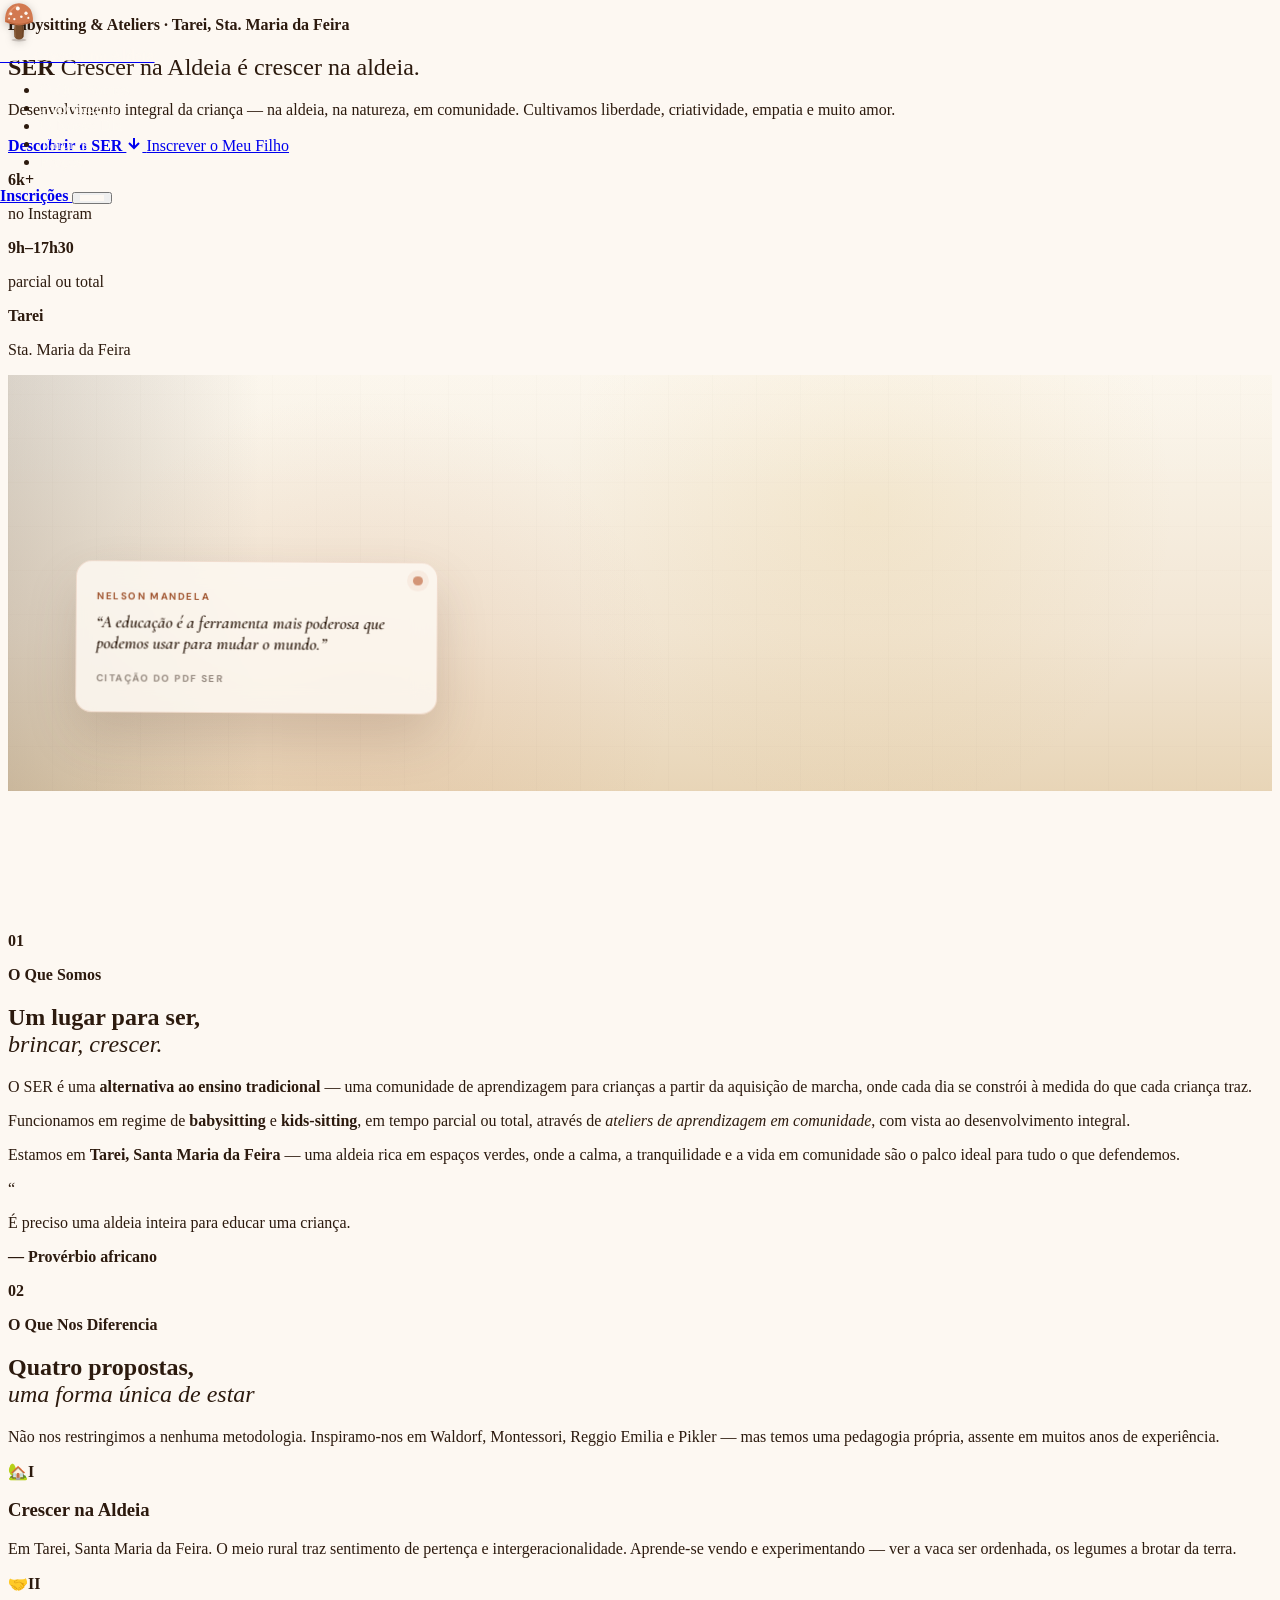
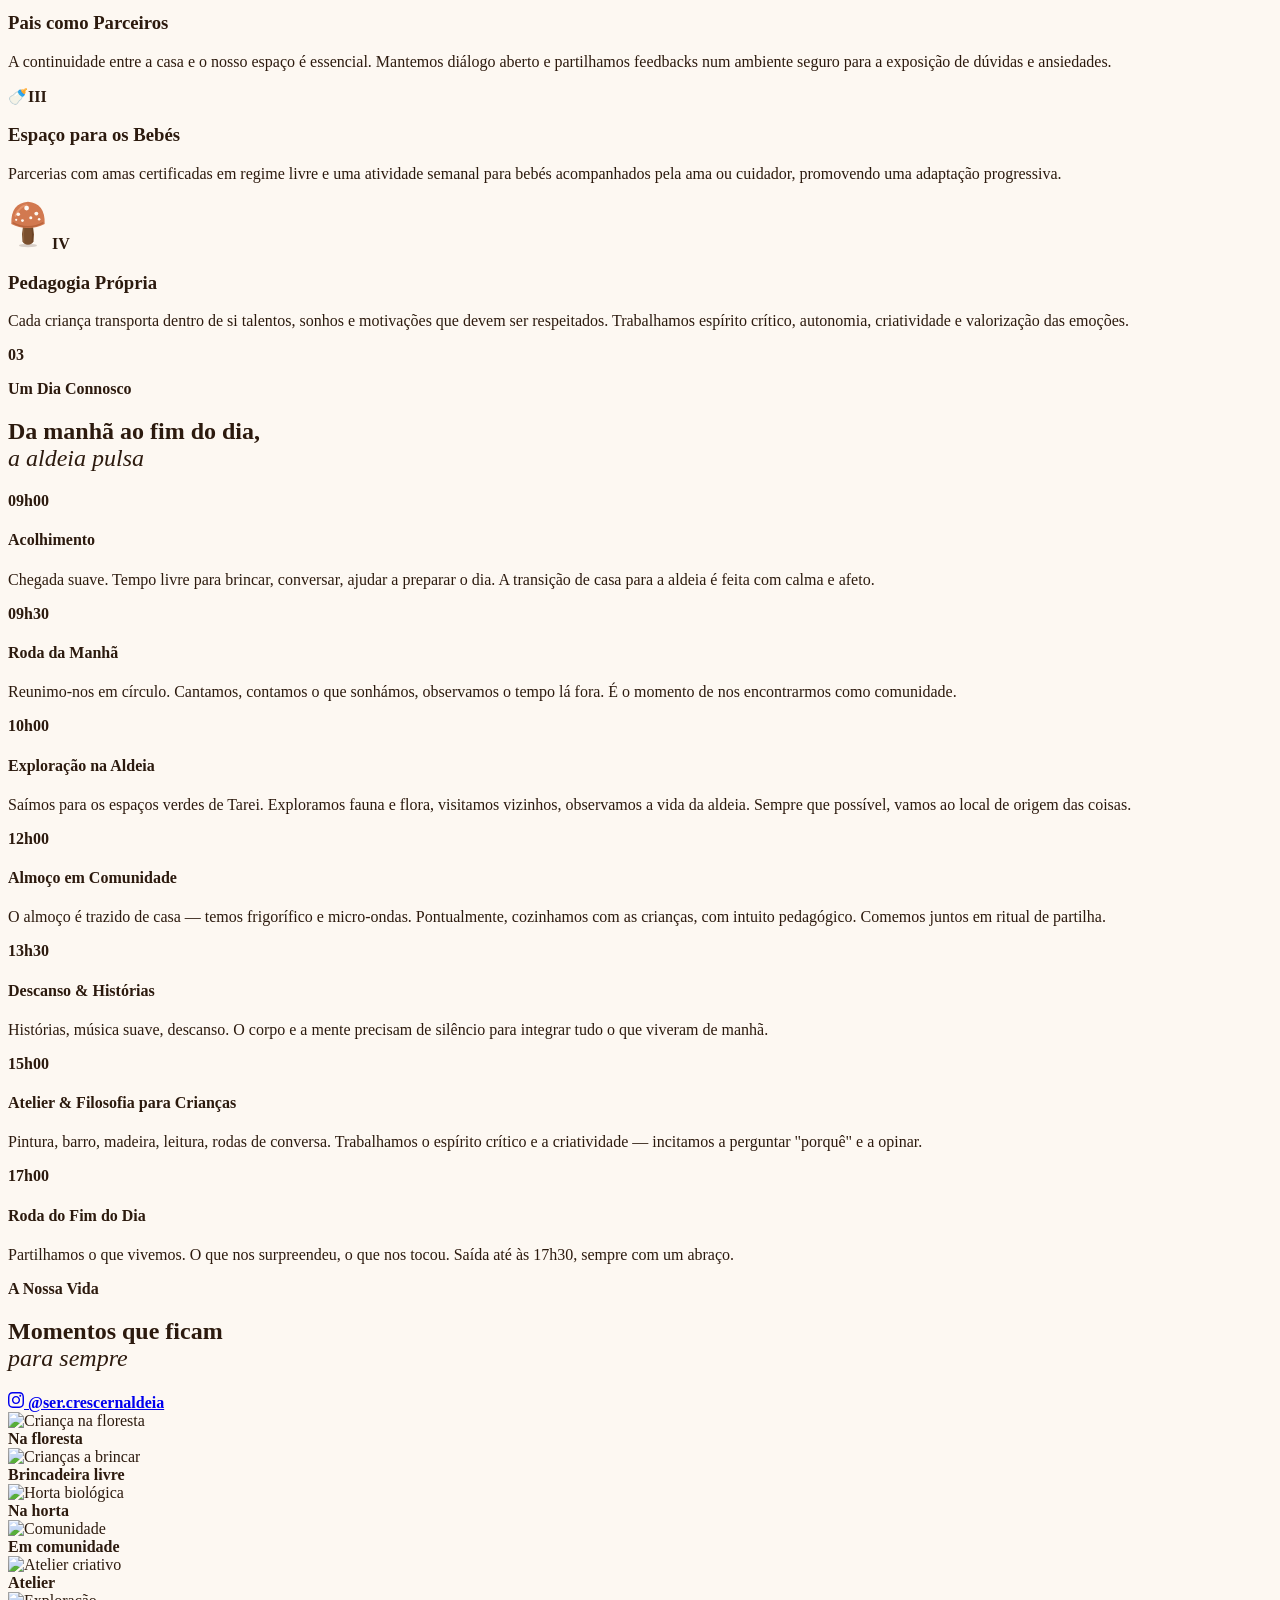
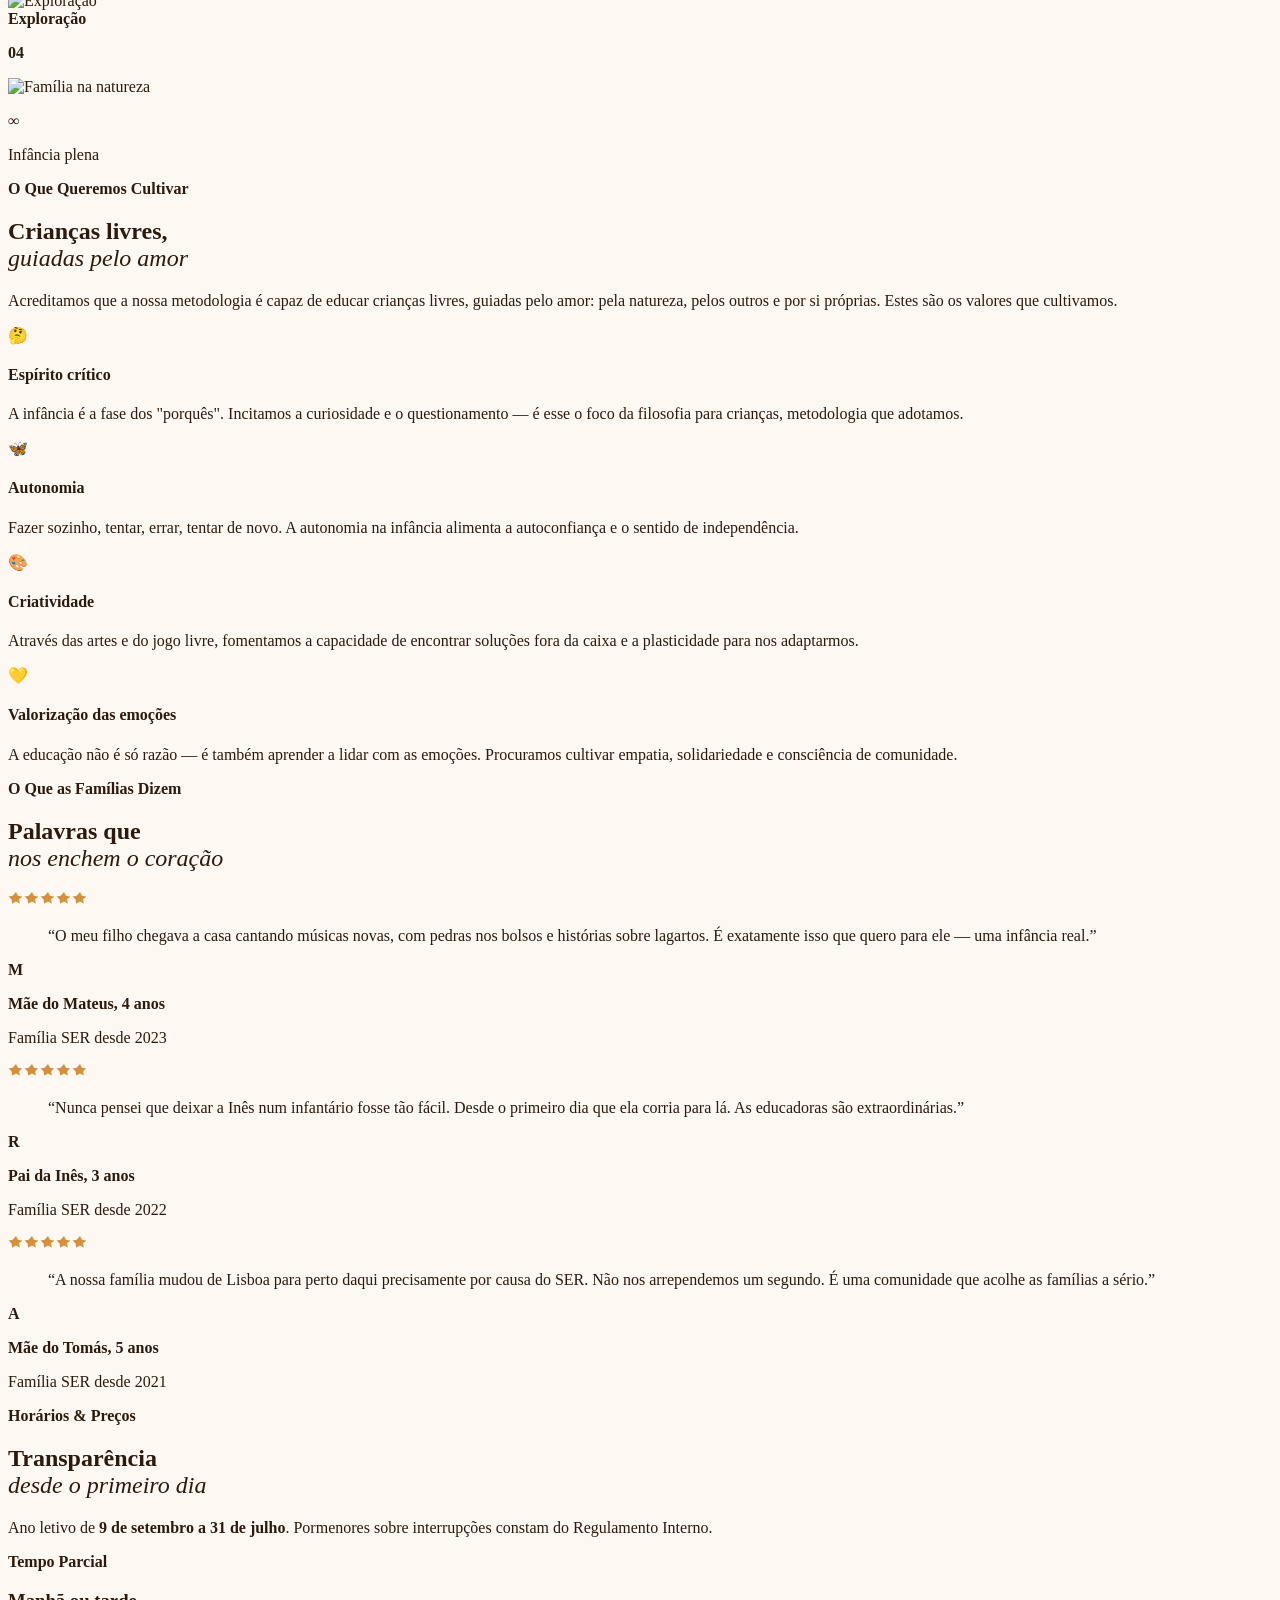
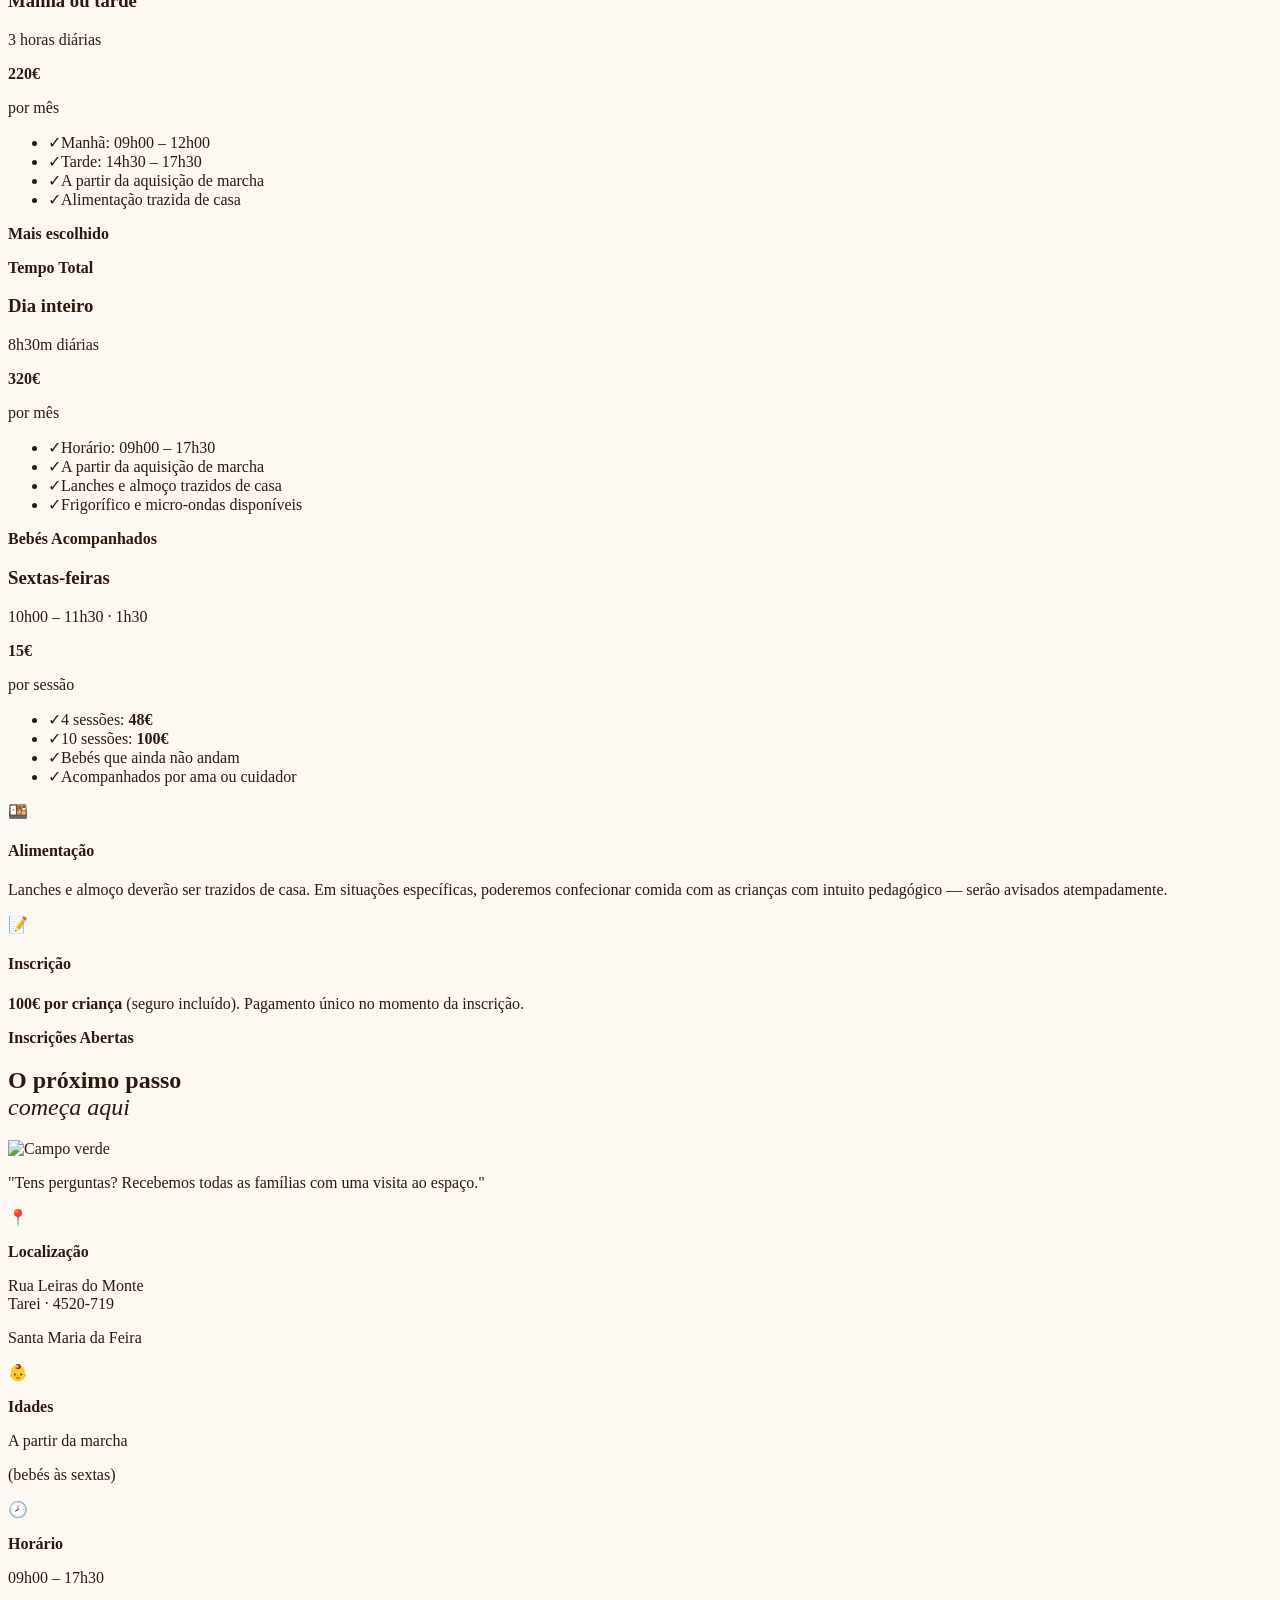
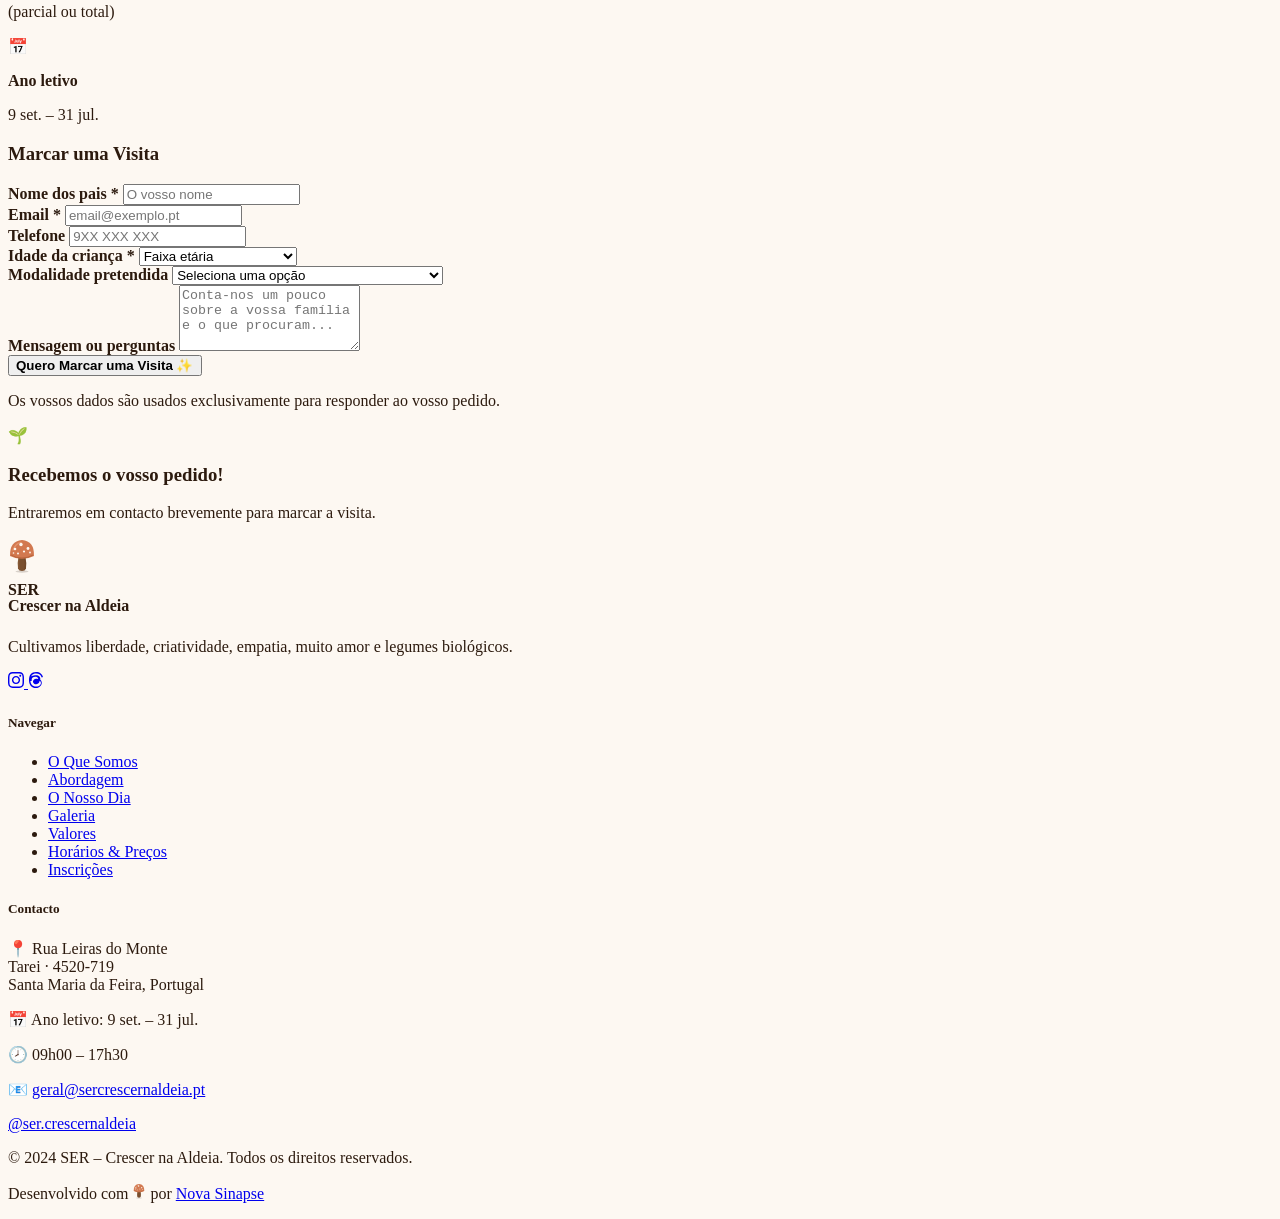
==== commit 0892a3e7: "feat(v3): hero section — SER em destaque + vídeo contido - Título SER maior e em negrito como nome d" ====
--- a/index.html
+++ b/index.html
@@ -723,10 +723,11 @@
       <div class="relative z-10 flex flex-col justify-between bg-bark px-8 md:px-16 pt-32 pb-12 lg:pt-36 lg:pb-16">
         <div>
           <p class="font-body text-[11px] font-700 tracking-[0.2em] uppercase text-clay mb-10">Babysitting & Ateliers · Tarei, Sta. Maria da Feira</p>
-          <h1 class="font-display text-cream leading-[0.92] mb-8">
-            <span class="block text-[clamp(5rem,12vw,9rem)] italic font-400">Ser</span>
-            <span class="block text-[clamp(2.5rem,5vw,4rem)] font-600 tracking-tight">é crescer</span>
-            <span class="block text-[clamp(2.5rem,5vw,4rem)] font-600 tracking-tight text-clay">na aldeia.</span>
+          <h1 class="font-display text-cream leading-[0.88] mb-8">
+            <span class="block text-[clamp(6rem,13vw,10.5rem)] font-700 tracking-[-0.03em] leading-none">SER</span>
+            <span class="block text-[clamp(1.3rem,2.4vw,2rem)] font-500 italic text-clay tracking-wide mt-2 mb-5">Crescer na Aldeia</span>
+            <span class="block text-[clamp(2rem,4vw,3.2rem)] font-500 tracking-tight">é crescer</span>
+            <span class="block text-[clamp(2rem,4vw,3.2rem)] font-500 tracking-tight text-clay">na aldeia.</span>
           </h1>
           <p class="font-body text-cream/70 text-lg leading-relaxed max-w-md mb-12">
             Desenvolvimento integral da criança — na aldeia, na natureza, em comunidade. Cultivamos liberdade, criatividade, empatia e muito amor.
@@ -757,76 +758,20 @@
         </div>
       </div>
 
-      <!-- Hero mushroom scene (desktop) -->
-      <div class="relative hidden lg:block">
-        <div class="hero-video-scene absolute inset-0" aria-label="Vídeo SER Crescer na Aldeia">
-          <video class="hero-video" autoplay muted loop playsinline preload="auto">
-            <source src="a_c_d_df_ef_a_c_d_df_efmp_.mp4" type="video/mp4" />
+      <!-- Hero visual — desktop (vídeo contido + provérbio) -->
+      <div class=”relative hidden lg:flex flex-col items-center justify-center gap-6 bg-bark px-10 py-14”>
+        <!-- Vídeo card — contido, menor, com bordas arredondadas -->
+        <div class=”relative rounded-2xl overflow-hidden shadow-[0_28px_60px_rgba(44,26,14,0.55)] w-[78%] max-w-[310px] aspect-[3/4]”>
+          <video class=”absolute inset-0 w-full h-full object-cover” autoplay muted loop playsinline preload=”auto”>
+            <source src=”a_c_d_df_ef_a_c_d_df_efmp_.mp4” type=”video/mp4” />
           </video>
-          <aside class="hero-proverb-card" aria-label="Citação de Nelson Mandela">
-            <p class="hero-proverb-label">Nelson Mandela</p>
-            <p class="hero-proverb-text">“A educação é a ferramenta mais poderosa que podemos usar para mudar o mundo.”</p>
-            <p class="hero-proverb-source">Citação do PDF SER</p>
-          </aside>
-        </div>
-        <div id="hero-mush-scene" class="mush-scene absolute inset-0" role="img" aria-label="Cogumelo SER inspirado no logotipo">
-          <!-- Sun -->
-          <div class="mush-sun"></div>
-          <!-- Clouds -->
-          <div class="mush-cloud"></div>
-          <div class="mush-cloud"></div>
-
-          <!-- Hills (3 layers, back to front) -->
-          <div class="mush-hills">
-            <svg viewBox="0 0 400 240" preserveAspectRatio="none" xmlns="http://www.w3.org/2000/svg">
-              <!-- back hills -->
-              <path d="M 0 130 Q 60 90 130 110 Q 200 130 270 95 Q 340 65 400 100 L 400 240 L 0 240 Z" fill="#6BAA68" opacity="0.85"/>
-              <!-- mid hills -->
-              <path d="M 0 170 Q 70 140 150 158 Q 230 178 310 148 Q 360 130 400 150 L 400 240 L 0 240 Z" fill="#4F8A4F"/>
-              <!-- front hill -->
-              <path d="M 0 210 Q 100 188 200 200 Q 300 214 400 198 L 400 240 L 0 240 Z" fill="#3C6E3E"/>
-              <!-- tiny tree silhouettes -->
-              <g fill="#2D5832" opacity="0.6">
-                <ellipse cx="55" cy="158" rx="6" ry="10"/>
-                <ellipse cx="65" cy="155" rx="7" ry="12"/>
-                <ellipse cx="270" cy="150" rx="6" ry="10"/>
-                <ellipse cx="346" cy="142" rx="5" ry="9"/>
-              </g>
-            </svg>
-          </div>
-
-          <!-- Sparkles -->
-          <span class="mush-sparkle"><svg width="14" height="14" viewBox="0 0 24 24"><use href="#sparkle"/></svg></span>
-          <span class="mush-sparkle"><svg width="10" height="10" viewBox="0 0 24 24"><use href="#sparkle"/></svg></span>
-          <span class="mush-sparkle"><svg width="12" height="12" viewBox="0 0 24 24"><use href="#sparkle"/></svg></span>
-          <span class="mush-sparkle"><svg width="9" height="9" viewBox="0 0 24 24"><use href="#sparkle"/></svg></span>
-          <span class="mush-sparkle"><svg width="11" height="11" viewBox="0 0 24 24"><use href="#sparkle"/></svg></span>
-          <span class="mush-sparkle"><svg width="8" height="8" viewBox="0 0 24 24"><use href="#sparkle"/></svg></span>
-
-          <!-- Grass tufts -->
-          <div class="mush-grass left">
-            <span class="blade"></span><span class="blade"></span><span class="blade"></span>
-          </div>
-          <div class="mush-grass right">
-            <span class="blade"></span><span class="blade"></span><span class="blade"></span>
-          </div>
-
-          <!-- Ground shadow that compresses with hop -->
-          <div class="mush-shadow"></div>
-
-          <!-- The mushroom itself -->
-          <svg id="hero-mush" class="mush-big" viewBox="0 0 220 250" xmlns="http://www.w3.org/2000/svg">
-            <use href="#mush-logo-big"/>
-          </svg>
-
-          <p class="mush-hint">clica no cogumelo ✨</p>
-        </div>
-
-        <!-- Floating quote card (Nelson Mandela, do PDF do cliente) -->
-        <div class="absolute bottom-10 left-1/2 -translate-x-1/2 bg-cream/95 backdrop-blur rounded-2xl px-6 py-5 shadow-2xl max-w-[260px] text-center z-10 border border-clay/10">
-          <span class="inline-flex mb-1"><svg width="28" height="32" viewBox="0 0 28 36"><use href="#mush-mini"/></svg></span>
-          <p class="font-display text-bark text-sm font-600 italic leading-snug">"A educação é a ferramenta mais poderosa que podemos usar para mudar o mundo."</p>
-          <p class="font-body text-clay text-[10px] tracking-widest uppercase mt-2 font-600">— Nelson Mandela</p>
+        </div>
+        <!-- Provérbio — visível e legível abaixo do vídeo -->
+        <div class=”bg-cream/10 border border-cream/15 rounded-xl px-5 py-4 text-center w-[78%] max-w-[310px]”>
+          <span class=”inline-flex mb-2”><svg width=”22” height=”28” viewBox=”0 0 28 36”><use href=”#mush-mini”/></svg></span>
+          <p class=”font-display text-cream/90 text-[clamp(0.82rem,1vw,1rem)] italic font-600 leading-snug”>”A educação é a ferramenta mais poderosa que podemos usar para mudar o mundo.”</p>
+          <p class=”font-body text-clay text-[10px] tracking-widest uppercase mt-2 font-600”>— Nelson Mandela</p>
+          <p class=”font-body text-cream/35 text-[9px] tracking-wider uppercase mt-1”>Citação do PDF SER</p>
         </div>
       </div>
 
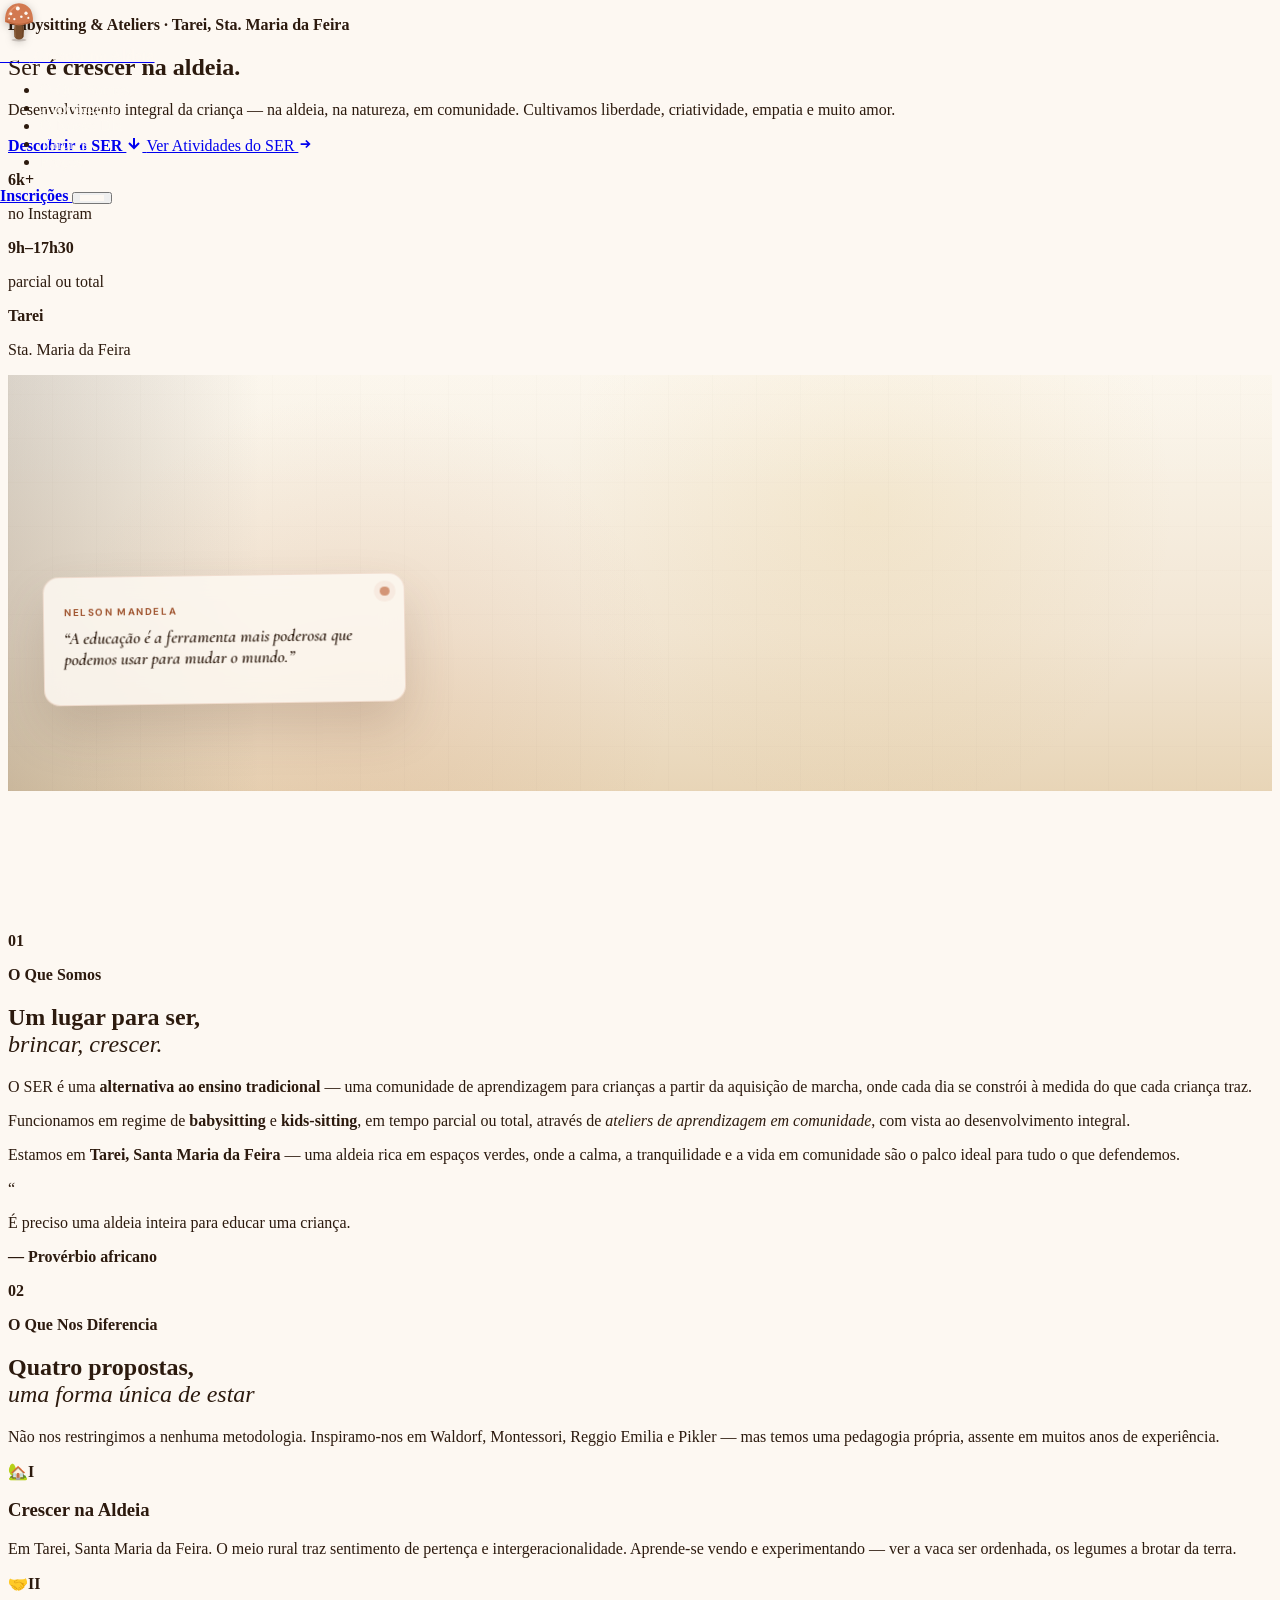
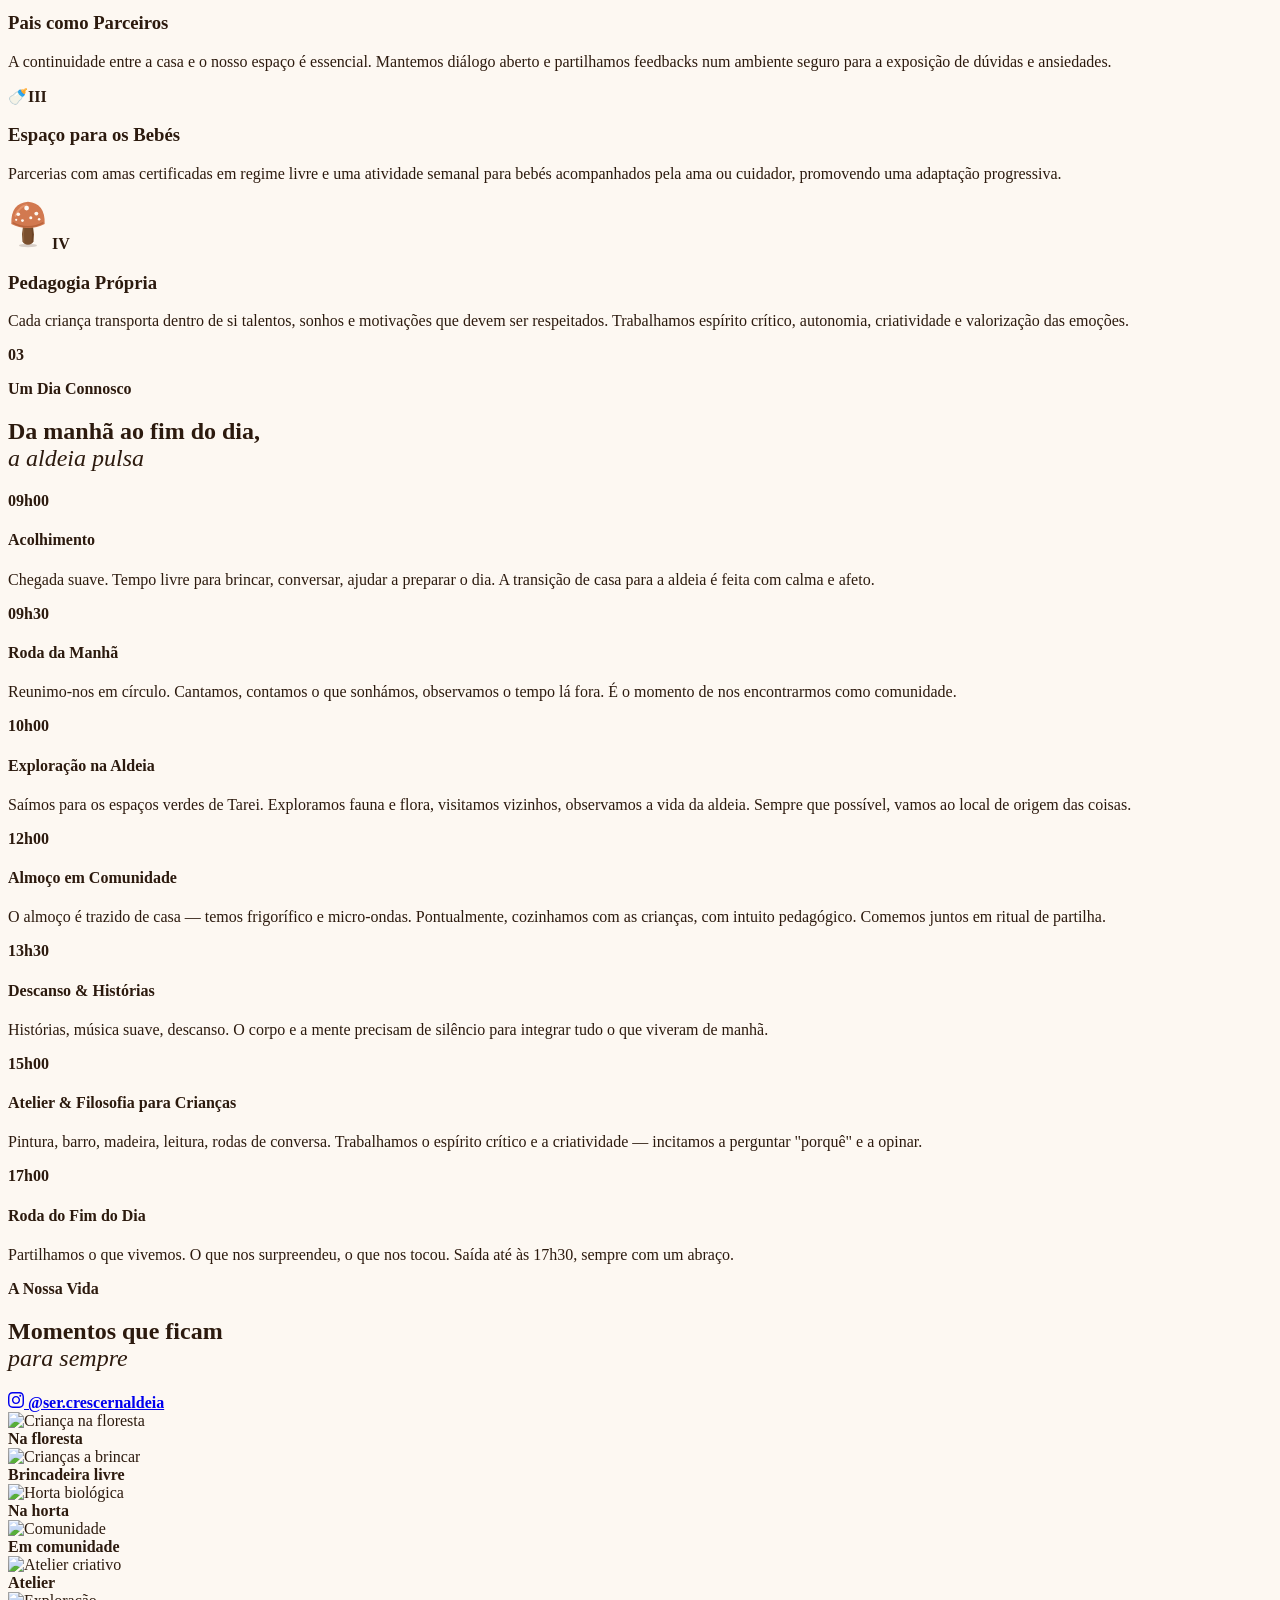
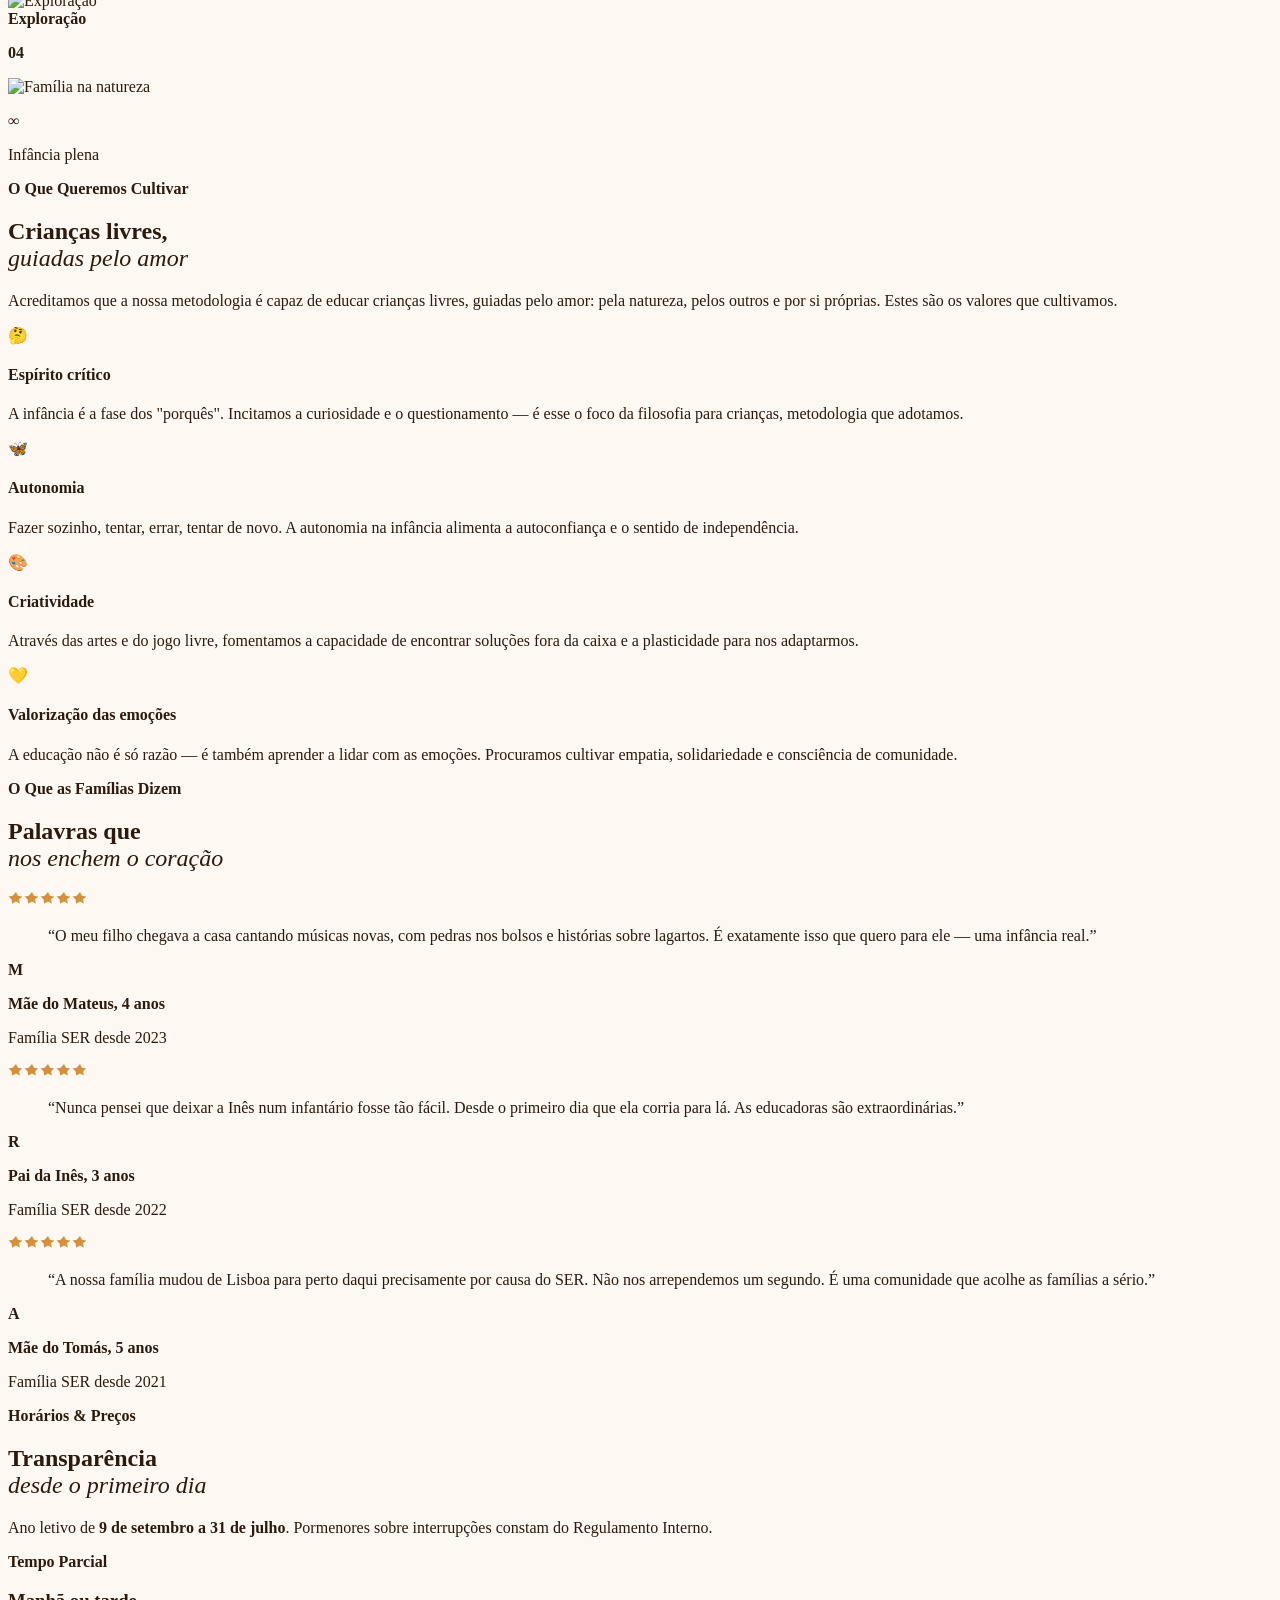
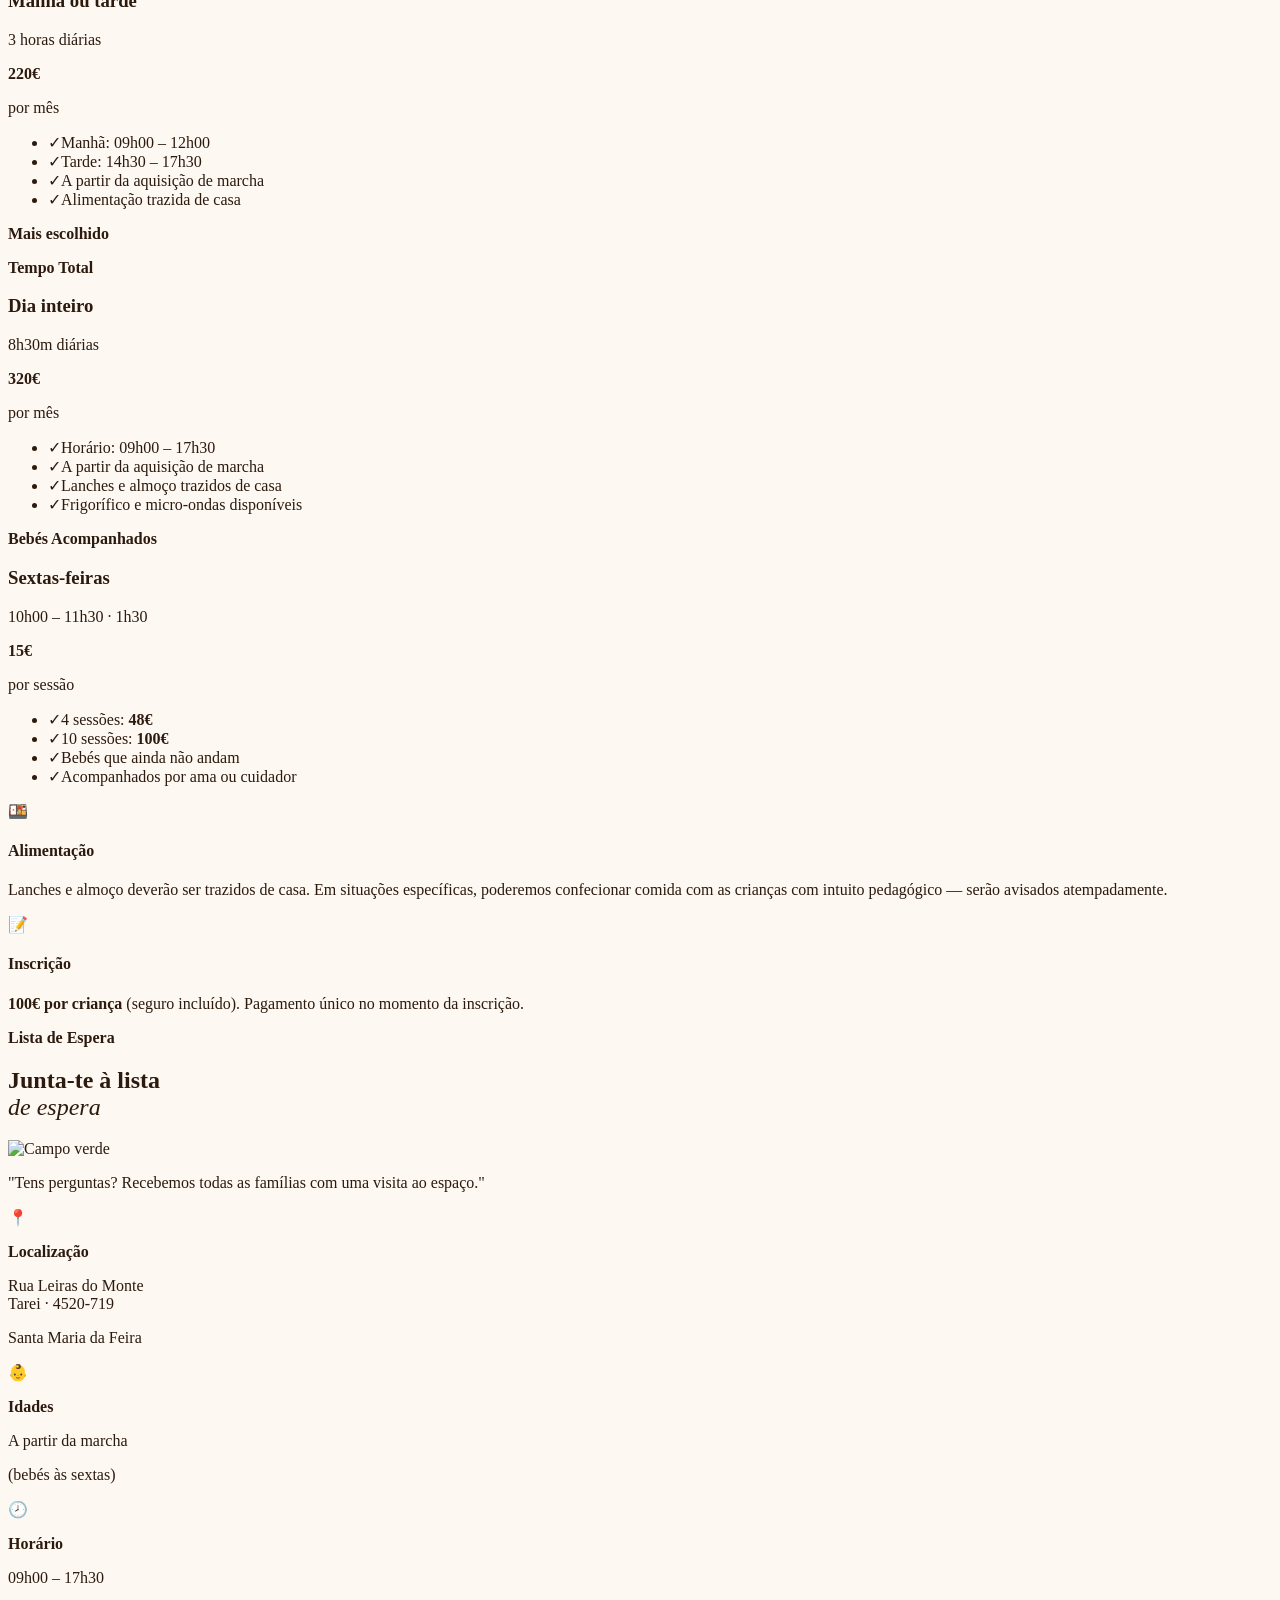
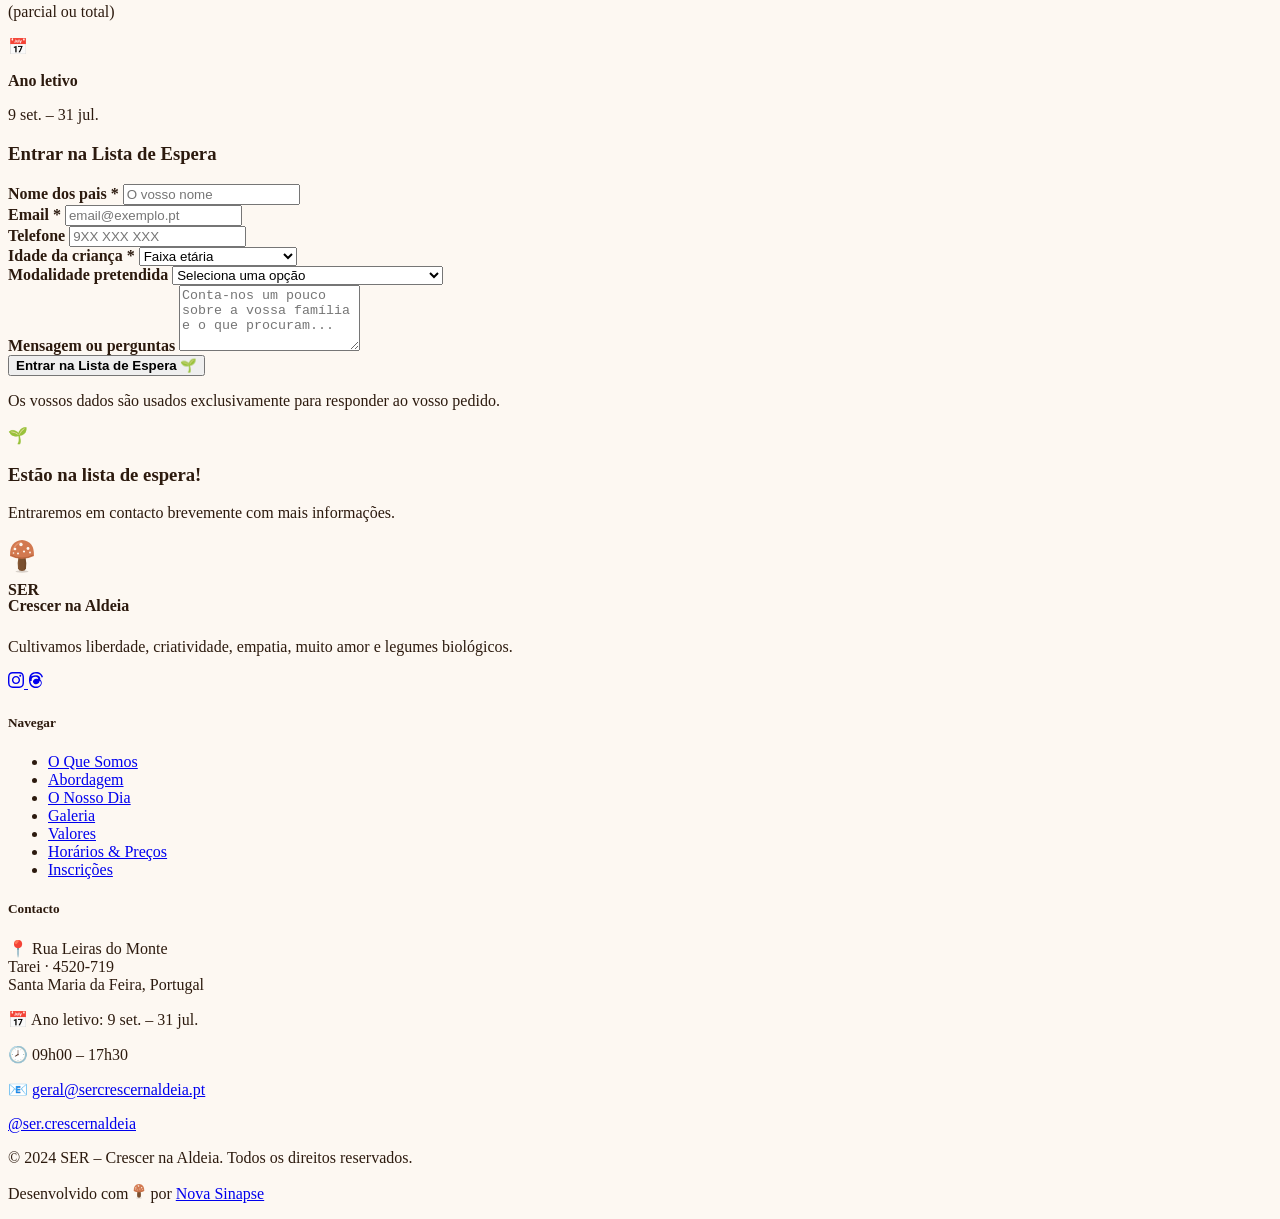
==== commit 50cd1824: "feat(v3): botões, formulário lista de espera, favicon, texto - Botões hero com animações hover/activ" ====
--- a/index.html
+++ b/index.html
@@ -12,6 +12,7 @@
   <link rel="preconnect" href="https://fonts.googleapis.com" />
   <link rel="preconnect" href="https://fonts.gstatic.com" crossorigin />
   <link href="https://fonts.googleapis.com/css2?family=Cormorant+Garamond:ital,wght@0,400;0,500;0,600;0,700;1,400;1,500;1,600;1,700&family=DM+Sans:opsz,wght@9..40,300;9..40,400;9..40,500;9..40,700&display=swap" rel="stylesheet" />
+  <link rel="icon" type="image/svg+xml" href="favicon.svg" />
 
   <script src="https://cdn.tailwindcss.com"></script>
   <script>
@@ -723,22 +724,22 @@
       <div class="relative z-10 flex flex-col justify-between bg-bark px-8 md:px-16 pt-32 pb-12 lg:pt-36 lg:pb-16">
         <div>
           <p class="font-body text-[11px] font-700 tracking-[0.2em] uppercase text-clay mb-10">Babysitting & Ateliers · Tarei, Sta. Maria da Feira</p>
-          <h1 class="font-display text-cream leading-[0.88] mb-8">
-            <span class="block text-[clamp(6rem,13vw,10.5rem)] font-700 tracking-[-0.03em] leading-none">SER</span>
-            <span class="block text-[clamp(1.3rem,2.4vw,2rem)] font-500 italic text-clay tracking-wide mt-2 mb-5">Crescer na Aldeia</span>
-            <span class="block text-[clamp(2rem,4vw,3.2rem)] font-500 tracking-tight">é crescer</span>
-            <span class="block text-[clamp(2rem,4vw,3.2rem)] font-500 tracking-tight text-clay">na aldeia.</span>
+          <h1 class="font-display text-cream leading-[0.92] mb-8">
+            <span class="block text-[clamp(5rem,12vw,9rem)] italic font-400">Ser</span>
+            <span class="block text-[clamp(2.5rem,5vw,4rem)] font-600 tracking-tight">é crescer</span>
+            <span class="block text-[clamp(2.5rem,5vw,4rem)] font-600 tracking-tight text-clay">na aldeia.</span>
           </h1>
           <p class="font-body text-cream/70 text-lg leading-relaxed max-w-md mb-12">
             Desenvolvimento integral da criança — na aldeia, na natureza, em comunidade. Cultivamos liberdade, criatividade, empatia e muito amor.
           </p>
           <div class="flex flex-wrap gap-3">
-            <a href="#manifesto" class="inline-flex items-center gap-2 bg-clay text-cream font-body font-700 text-sm px-6 py-3 rounded-full hover:bg-clay-dark transition-all hover:-translate-y-0.5">
+            <a href="#manifesto" class="group inline-flex items-center gap-2 bg-clay text-cream font-body font-700 text-sm px-6 py-3 rounded-full hover:bg-clay-dark hover:shadow-[0_8px_24px_rgba(196,113,74,0.45)] hover:-translate-y-1 active:translate-y-0 active:shadow-none active:scale-95 transition-all duration-200">
               Descobrir o SER
-              <svg width="16" height="16" viewBox="0 0 16 16" fill="none" stroke="currentColor" stroke-width="2"><path d="M8 3v10M3 8l5 5 5-5"/></svg>
+              <svg width="16" height="16" viewBox="0 0 16 16" fill="none" stroke="currentColor" stroke-width="2" class="transition-transform duration-200 group-hover:translate-y-0.5"><path d="M8 3v10M3 8l5 5 5-5"/></svg>
             </a>
-            <a href="#inscricoes" class="inline-flex items-center gap-2 border border-cream/30 text-cream font-body font-500 text-sm px-6 py-3 rounded-full hover:border-cream/60 hover:bg-cream/5 transition-all">
-              Inscrever o Meu Filho
+            <a href="#pilares" class="group inline-flex items-center gap-2 border border-cream/30 text-cream font-body font-500 text-sm px-6 py-3 rounded-full hover:border-cream/70 hover:bg-cream/8 hover:-translate-y-0.5 active:scale-95 active:translate-y-0 transition-all duration-200">
+              Ver Atividades do SER
+              <svg width="14" height="14" viewBox="0 0 16 16" fill="none" stroke="currentColor" stroke-width="2" class="opacity-60 transition-all duration-200 group-hover:opacity-100 group-hover:translate-x-0.5"><path d="M3 8h10M9 4l4 4-4 4"/></svg>
             </a>
           </div>
         </div>
@@ -758,20 +759,75 @@
         </div>
       </div>
 
-      <!-- Hero visual — desktop (vídeo contido + provérbio) -->
-      <div class=”relative hidden lg:flex flex-col items-center justify-center gap-6 bg-bark px-10 py-14”>
-        <!-- Vídeo card — contido, menor, com bordas arredondadas -->
-        <div class=”relative rounded-2xl overflow-hidden shadow-[0_28px_60px_rgba(44,26,14,0.55)] w-[78%] max-w-[310px] aspect-[3/4]”>
-          <video class=”absolute inset-0 w-full h-full object-cover” autoplay muted loop playsinline preload=”auto”>
-            <source src=”a_c_d_df_ef_a_c_d_df_efmp_.mp4” type=”video/mp4” />
+      <!-- Hero mushroom scene (desktop) -->
+      <div class="relative hidden lg:block">
+        <div class="hero-video-scene absolute inset-0" aria-label="Vídeo SER Crescer na Aldeia">
+          <video class="hero-video" autoplay muted loop playsinline preload="auto">
+            <source src="a_c_d_df_ef_a_c_d_df_efmp_.mp4" type="video/mp4" />
           </video>
-        </div>
-        <!-- Provérbio — visível e legível abaixo do vídeo -->
-        <div class=”bg-cream/10 border border-cream/15 rounded-xl px-5 py-4 text-center w-[78%] max-w-[310px]”>
-          <span class=”inline-flex mb-2”><svg width=”22” height=”28” viewBox=”0 0 28 36”><use href=”#mush-mini”/></svg></span>
-          <p class=”font-display text-cream/90 text-[clamp(0.82rem,1vw,1rem)] italic font-600 leading-snug”>”A educação é a ferramenta mais poderosa que podemos usar para mudar o mundo.”</p>
-          <p class=”font-body text-clay text-[10px] tracking-widest uppercase mt-2 font-600”>— Nelson Mandela</p>
-          <p class=”font-body text-cream/35 text-[9px] tracking-wider uppercase mt-1”>Citação do PDF SER</p>
+          <aside class="hero-proverb-card" aria-label="Citação de Nelson Mandela">
+            <p class="hero-proverb-label">Nelson Mandela</p>
+            <p class="hero-proverb-text">“A educação é a ferramenta mais poderosa que podemos usar para mudar o mundo.”</p>
+          </aside>
+        </div>
+        <div id="hero-mush-scene" class="mush-scene absolute inset-0" role="img" aria-label="Cogumelo SER inspirado no logotipo">
+          <!-- Sun -->
+          <div class="mush-sun"></div>
+          <!-- Clouds -->
+          <div class="mush-cloud"></div>
+          <div class="mush-cloud"></div>
+
+          <!-- Hills (3 layers, back to front) -->
+          <div class="mush-hills">
+            <svg viewBox="0 0 400 240" preserveAspectRatio="none" xmlns="http://www.w3.org/2000/svg">
+              <!-- back hills -->
+              <path d="M 0 130 Q 60 90 130 110 Q 200 130 270 95 Q 340 65 400 100 L 400 240 L 0 240 Z" fill="#6BAA68" opacity="0.85"/>
+              <!-- mid hills -->
+              <path d="M 0 170 Q 70 140 150 158 Q 230 178 310 148 Q 360 130 400 150 L 400 240 L 0 240 Z" fill="#4F8A4F"/>
+              <!-- front hill -->
+              <path d="M 0 210 Q 100 188 200 200 Q 300 214 400 198 L 400 240 L 0 240 Z" fill="#3C6E3E"/>
+              <!-- tiny tree silhouettes -->
+              <g fill="#2D5832" opacity="0.6">
+                <ellipse cx="55" cy="158" rx="6" ry="10"/>
+                <ellipse cx="65" cy="155" rx="7" ry="12"/>
+                <ellipse cx="270" cy="150" rx="6" ry="10"/>
+                <ellipse cx="346" cy="142" rx="5" ry="9"/>
+              </g>
+            </svg>
+          </div>
+
+          <!-- Sparkles -->
+          <span class="mush-sparkle"><svg width="14" height="14" viewBox="0 0 24 24"><use href="#sparkle"/></svg></span>
+          <span class="mush-sparkle"><svg width="10" height="10" viewBox="0 0 24 24"><use href="#sparkle"/></svg></span>
+          <span class="mush-sparkle"><svg width="12" height="12" viewBox="0 0 24 24"><use href="#sparkle"/></svg></span>
+          <span class="mush-sparkle"><svg width="9" height="9" viewBox="0 0 24 24"><use href="#sparkle"/></svg></span>
+          <span class="mush-sparkle"><svg width="11" height="11" viewBox="0 0 24 24"><use href="#sparkle"/></svg></span>
+          <span class="mush-sparkle"><svg width="8" height="8" viewBox="0 0 24 24"><use href="#sparkle"/></svg></span>
+
+          <!-- Grass tufts -->
+          <div class="mush-grass left">
+            <span class="blade"></span><span class="blade"></span><span class="blade"></span>
+          </div>
+          <div class="mush-grass right">
+            <span class="blade"></span><span class="blade"></span><span class="blade"></span>
+          </div>
+
+          <!-- Ground shadow that compresses with hop -->
+          <div class="mush-shadow"></div>
+
+          <!-- The mushroom itself -->
+          <svg id="hero-mush" class="mush-big" viewBox="0 0 220 250" xmlns="http://www.w3.org/2000/svg">
+            <use href="#mush-logo-big"/>
+          </svg>
+
+          <p class="mush-hint">clica no cogumelo ✨</p>
+        </div>
+
+        <!-- Floating quote card (Nelson Mandela, do PDF do cliente) -->
+        <div class="absolute bottom-10 left-1/2 -translate-x-1/2 bg-cream/95 backdrop-blur rounded-2xl px-6 py-5 shadow-2xl max-w-[260px] text-center z-10 border border-clay/10">
+          <span class="inline-flex mb-1"><svg width="28" height="32" viewBox="0 0 28 36"><use href="#mush-mini"/></svg></span>
+          <p class="font-display text-bark text-sm font-600 italic leading-snug">"A educação é a ferramenta mais poderosa que podemos usar para mudar o mundo."</p>
+          <p class="font-body text-clay text-[10px] tracking-widest uppercase mt-2 font-600">— Nelson Mandela</p>
         </div>
       </div>
 
@@ -784,7 +840,6 @@
           <aside class="hero-proverb-card" aria-label="Citação de Nelson Mandela">
             <p class="hero-proverb-label">Nelson Mandela</p>
             <p class="hero-proverb-text">“A educação é a ferramenta mais poderosa que podemos usar para mudar o mundo.”</p>
-            <p class="hero-proverb-source">Citação do PDF SER</p>
           </aside>
         </div>
         <div id="hero-mush-scene-mobile" class="mush-scene absolute inset-0">
@@ -1136,9 +1191,9 @@
     <section id="inscricoes" class="bg-parchment py-28 lg:py-36 border-t border-sand/40">
       <div class="max-w-7xl mx-auto px-6 lg:px-12">
         <div class="animate-in mb-16 text-center">
-          <span class="inline-block font-body text-[11px] font-700 tracking-[0.2em] uppercase text-clay bg-clay/10 px-3 py-1.5 rounded-full mb-5">Inscrições Abertas</span>
+          <span class="inline-block font-body text-[11px] font-700 tracking-[0.2em] uppercase text-clay bg-clay/10 px-3 py-1.5 rounded-full mb-5">Lista de Espera</span>
           <h2 class="font-display text-[clamp(2.2rem,4vw,3.5rem)] font-600 leading-[1.1] text-bark">
-            O próximo passo<br><em class="text-clay font-400">começa aqui</em>
+            Junta-te à lista<br><em class="text-clay font-400">de espera</em>
           </h2>
         </div>
         <div class="grid lg:grid-cols-2 gap-8 lg:gap-12 items-start">
@@ -1159,7 +1214,7 @@
           <div class="animate-in from-right" data-delay="150">
             <div class="bg-white rounded-3xl p-8 lg:p-10 shadow-sm border border-sand/60">
               <form id="contact-form" class="flex flex-col gap-5">
-                <h3 class="font-display text-2xl font-600 text-bark text-center mb-2">Marcar uma Visita</h3>
+                <h3 class="font-display text-2xl font-600 text-bark text-center mb-2">Entrar na Lista de Espera</h3>
                 <div class="grid sm:grid-cols-2 gap-4">
                   <div class="flex flex-col gap-1.5">
                     <label class="font-body text-xs font-700 text-bark/70 tracking-wide uppercase">Nome dos pais *</label>
@@ -1203,15 +1258,15 @@
                   <label class="font-body text-xs font-700 text-bark/70 tracking-wide uppercase">Mensagem ou perguntas</label>
                   <textarea name="mensagem" rows="4" placeholder="Conta-nos um pouco sobre a vossa família e o que procuram..." class="font-body bg-parchment border-2 border-sand rounded-xl px-4 py-3 text-sm text-bark focus:border-clay focus:outline-none transition-colors resize-none"></textarea>
                 </div>
-                <button id="submit-btn" type="submit" class="w-full bg-clay text-cream font-body font-700 text-sm py-4 rounded-xl hover:bg-clay-dark transition-all hover:-translate-y-0.5">
-                  Quero Marcar uma Visita ✨
+                <button id="submit-btn" type="submit" class="group w-full bg-clay text-cream font-body font-700 text-sm py-4 rounded-xl hover:bg-clay-dark hover:shadow-[0_8px_24px_rgba(196,113,74,0.35)] hover:-translate-y-0.5 active:translate-y-0 active:scale-[0.98] transition-all duration-200">
+                  Entrar na Lista de Espera 🌱
                 </button>
                 <p class="font-body text-center text-xs text-bark/40">Os vossos dados são usados exclusivamente para responder ao vosso pedido.</p>
               </form>
               <div id="form-success" class="hidden text-center py-12">
                 <span class="text-6xl block mb-4">🌱</span>
-                <h3 class="font-display text-2xl font-600 text-bark mb-2">Recebemos o vosso pedido!</h3>
-                <p class="font-body text-bark/60">Entraremos em contacto brevemente para marcar a visita.</p>
+                <h3 class="font-display text-2xl font-600 text-bark mb-2">Estão na lista de espera!</h3>
+                <p class="font-body text-bark/60">Entraremos em contacto brevemente com mais informações.</p>
               </div>
             </div>
           </div>
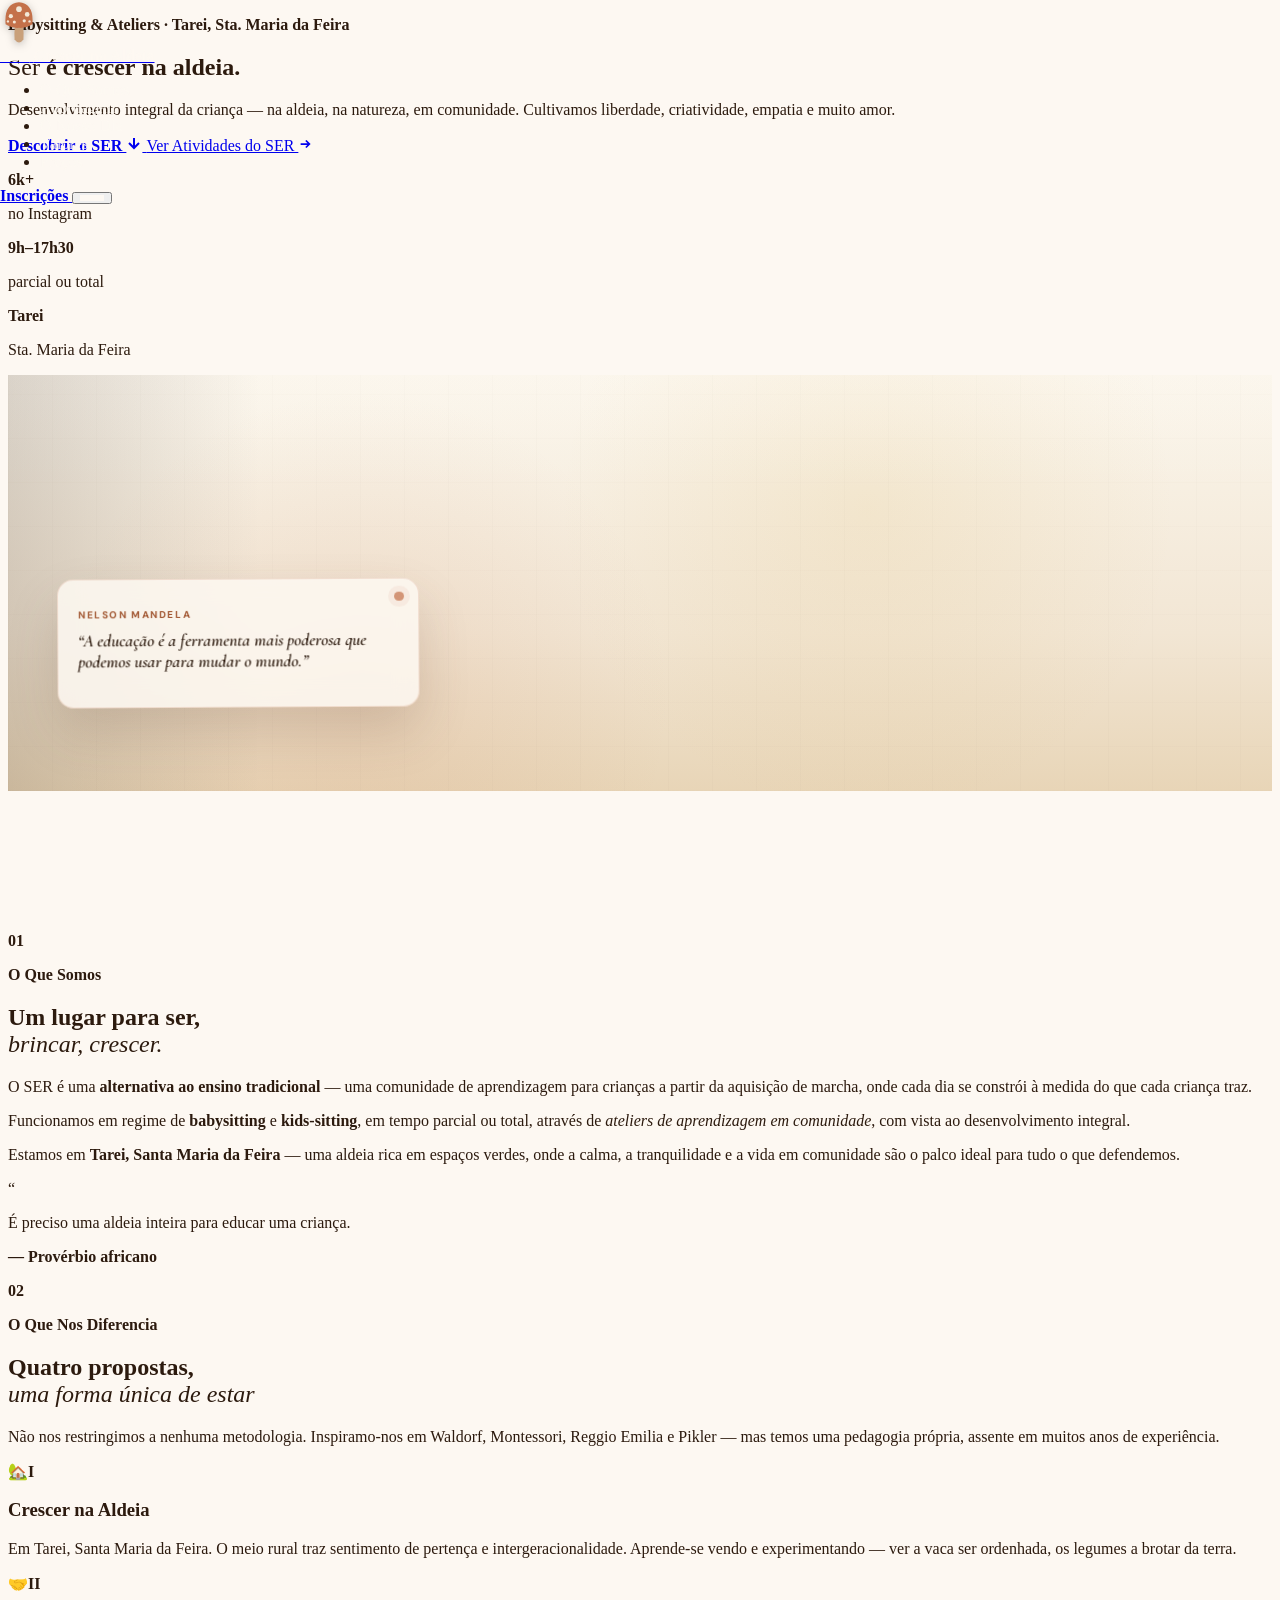
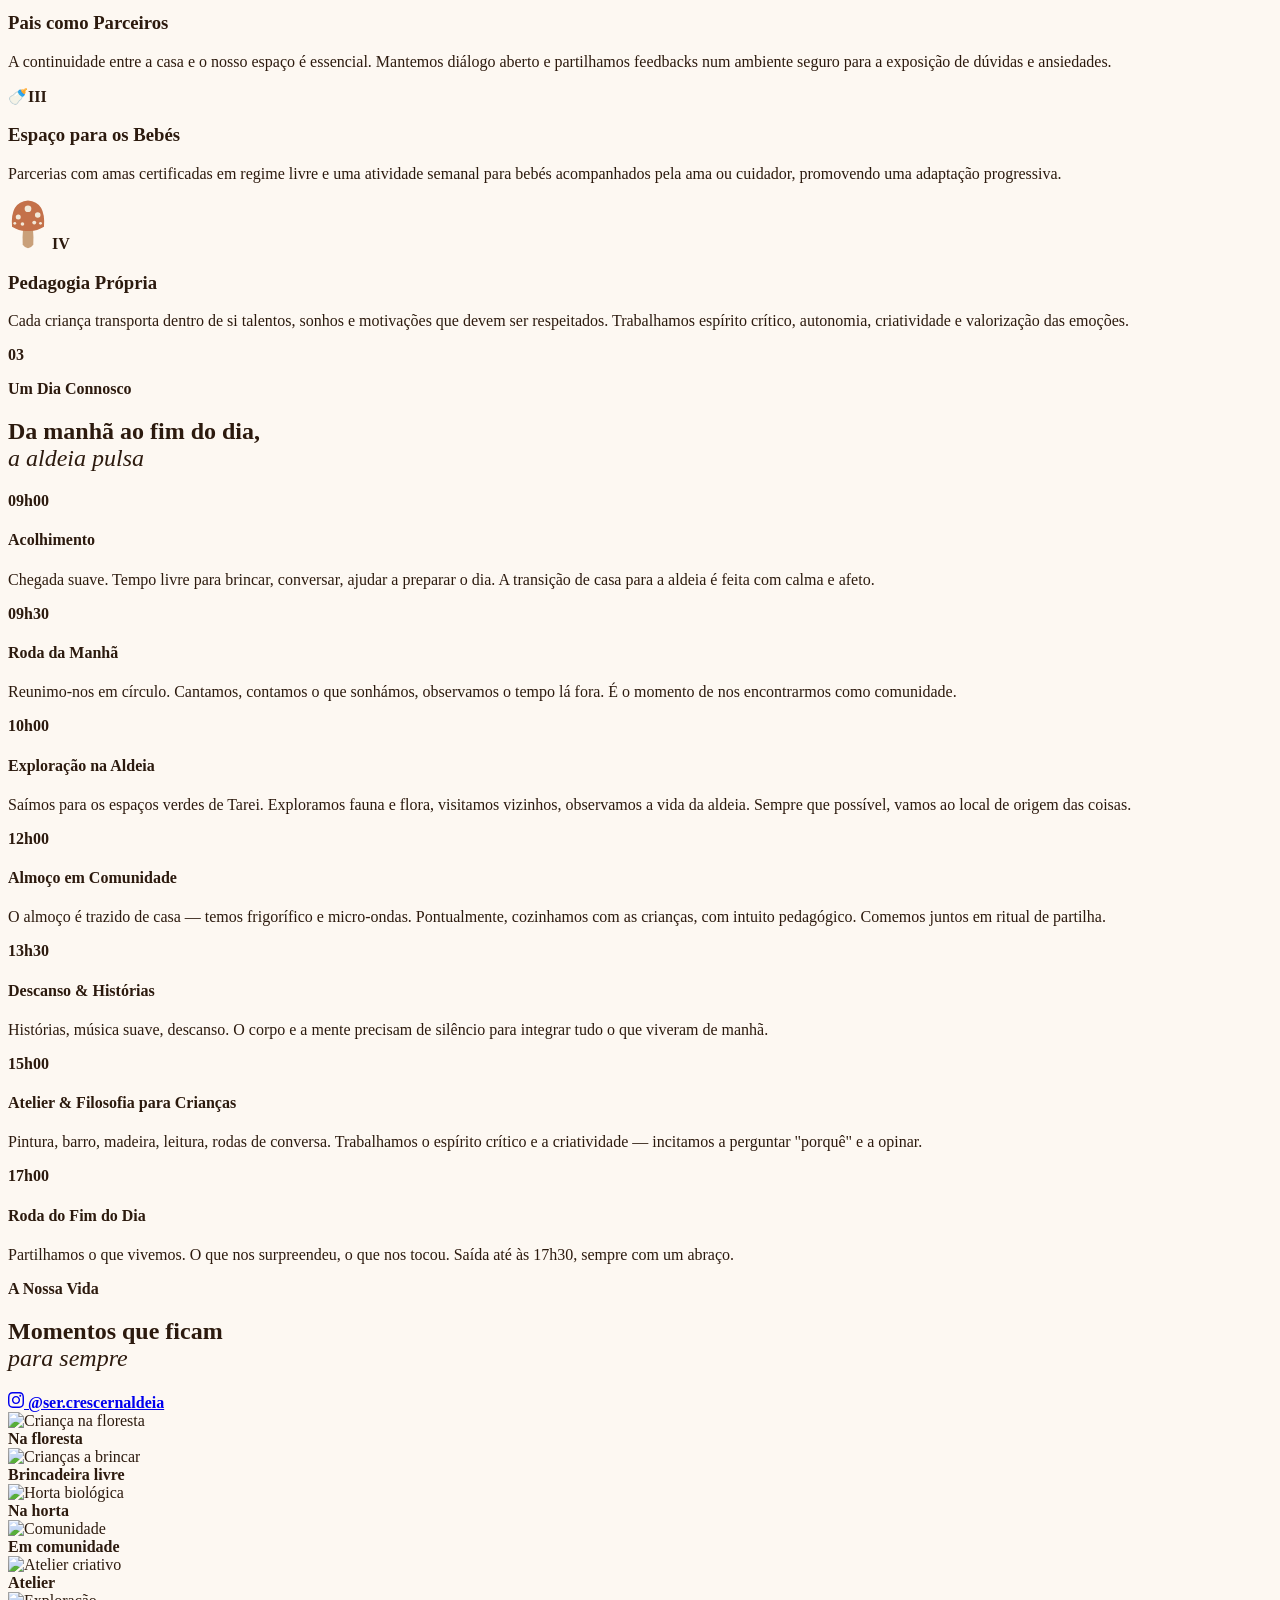
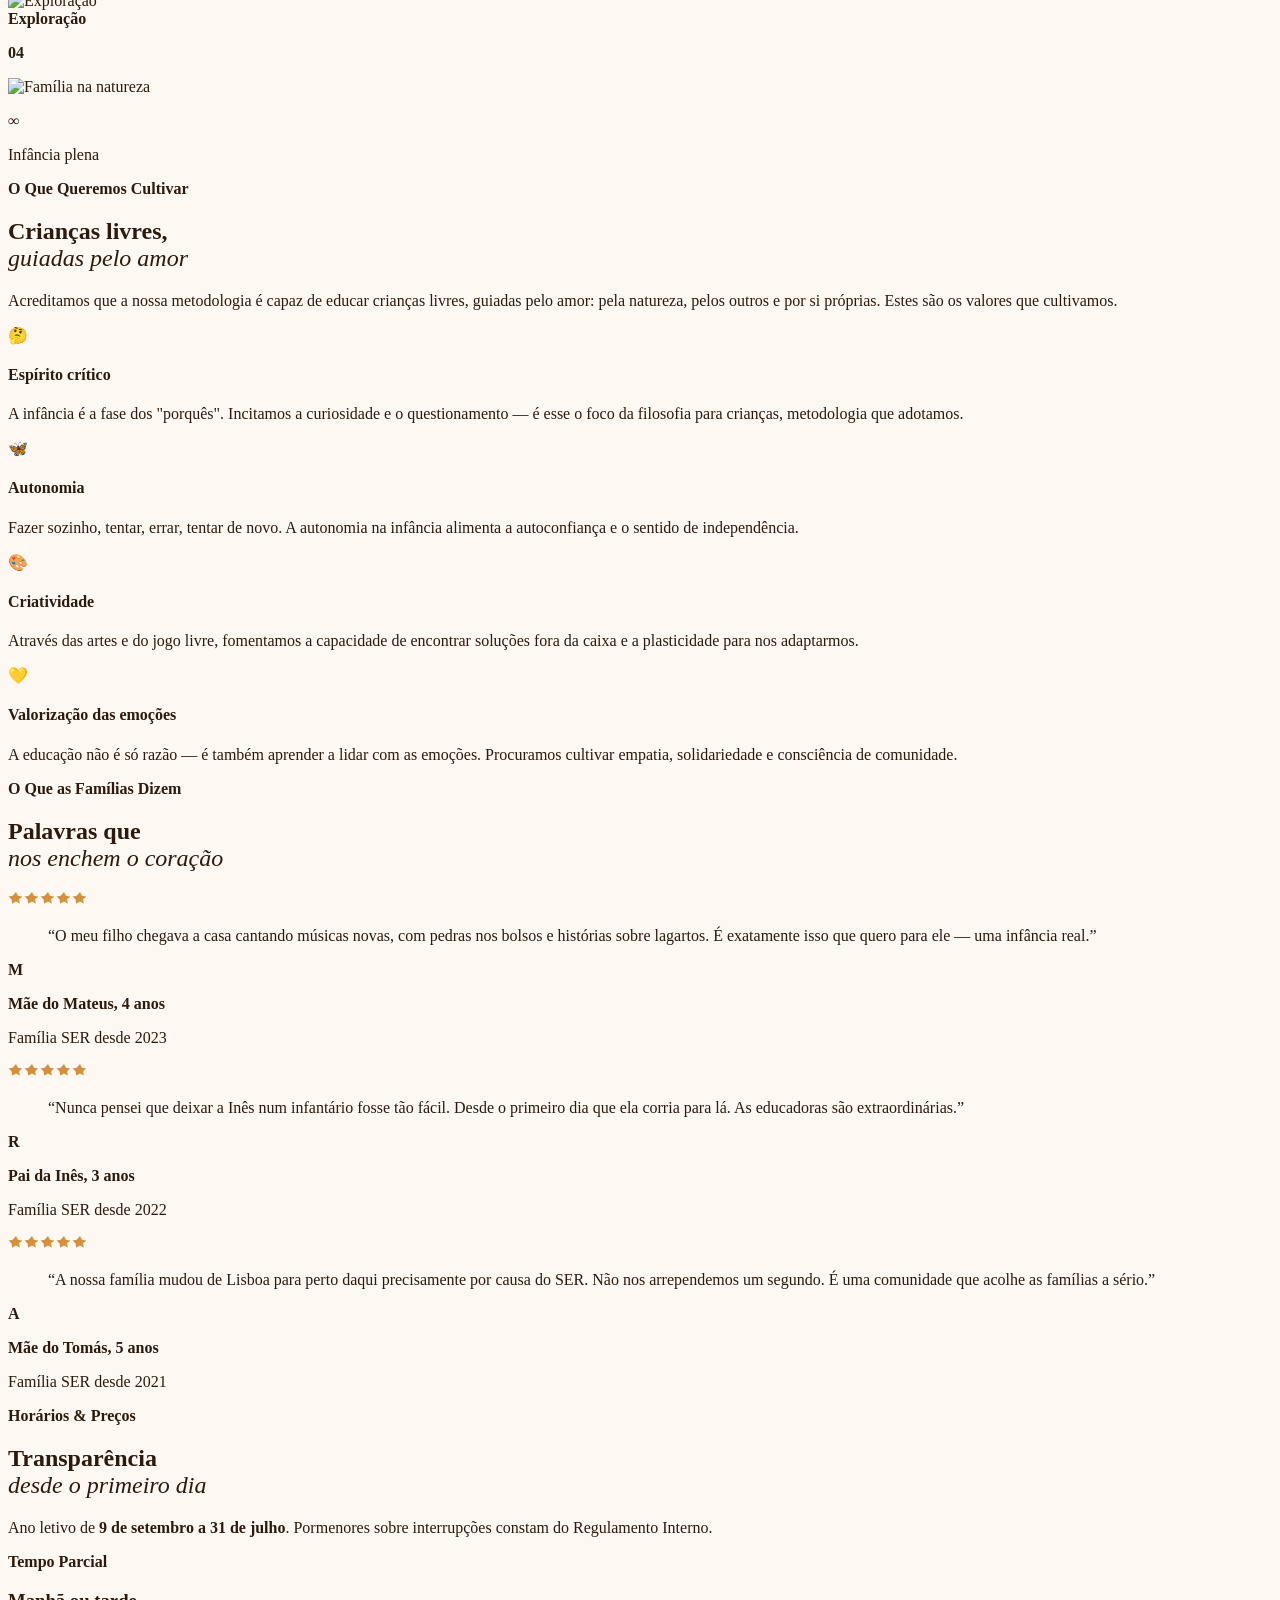
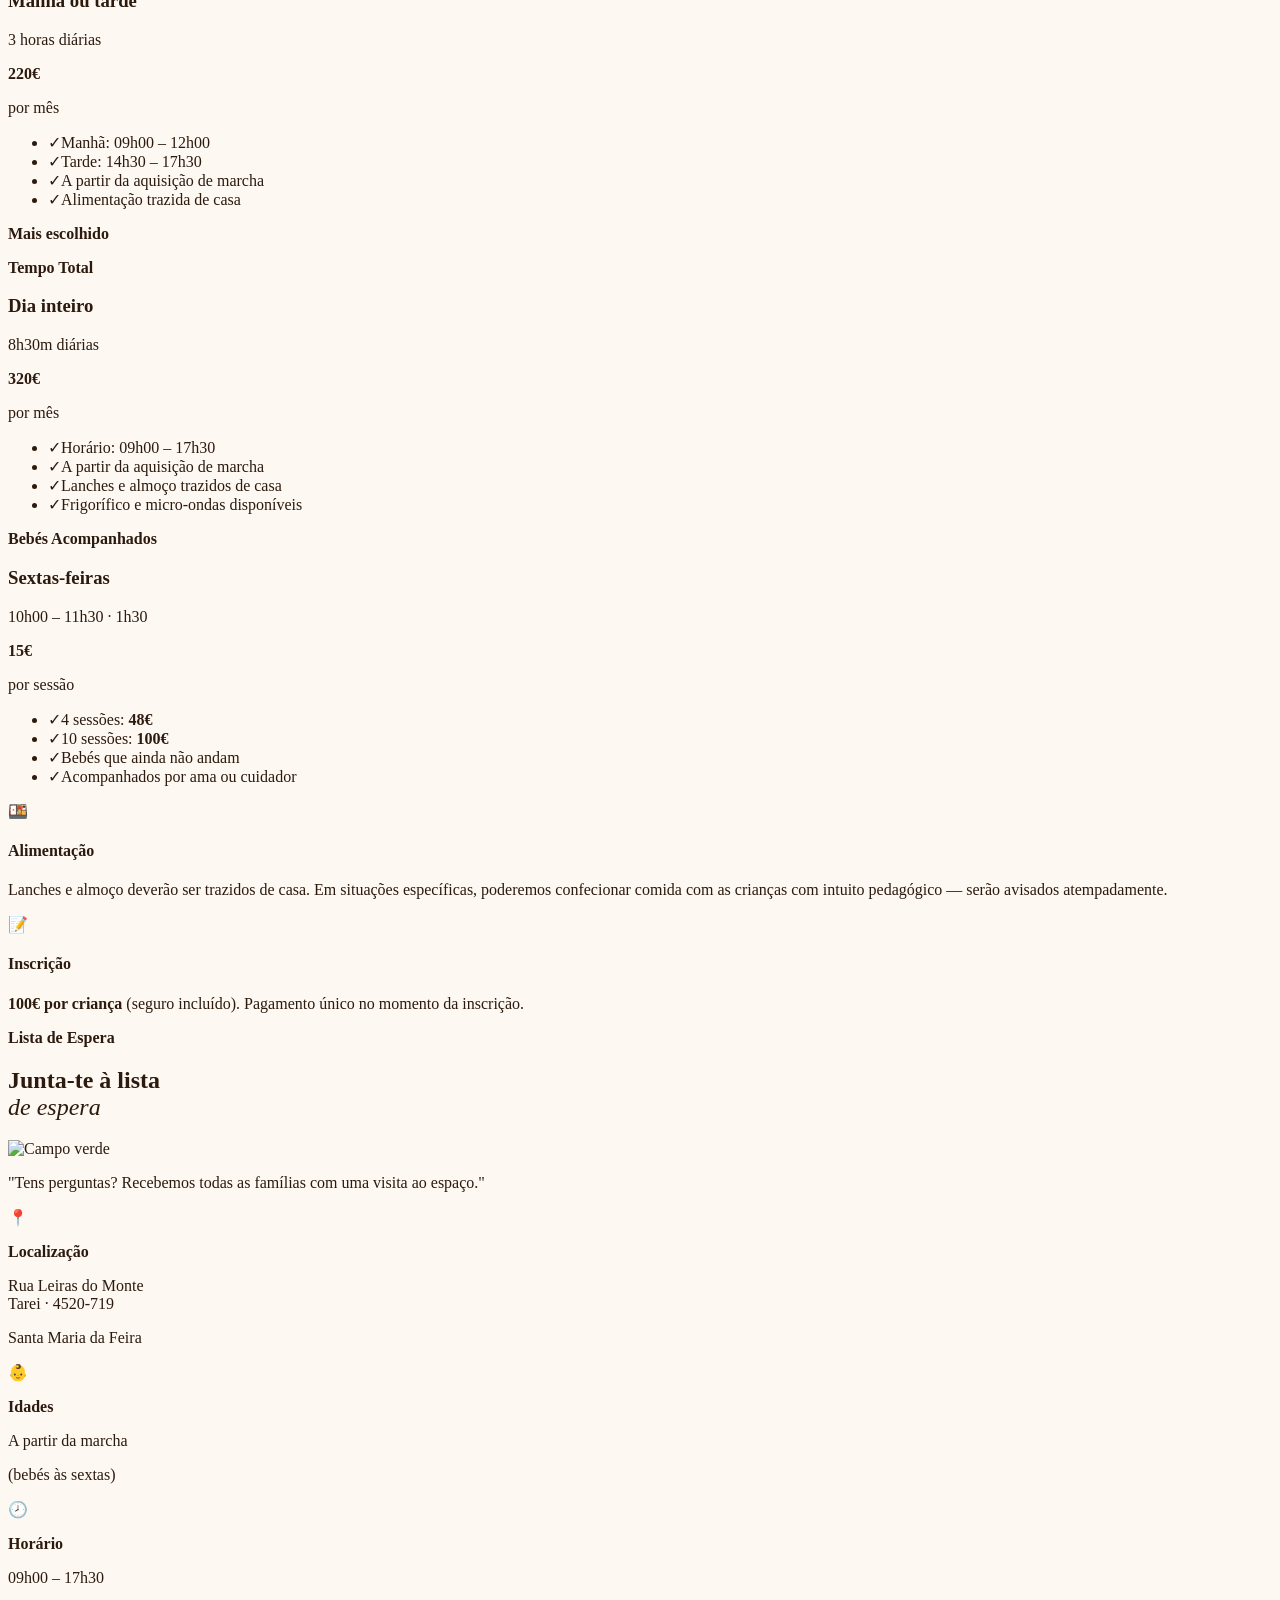
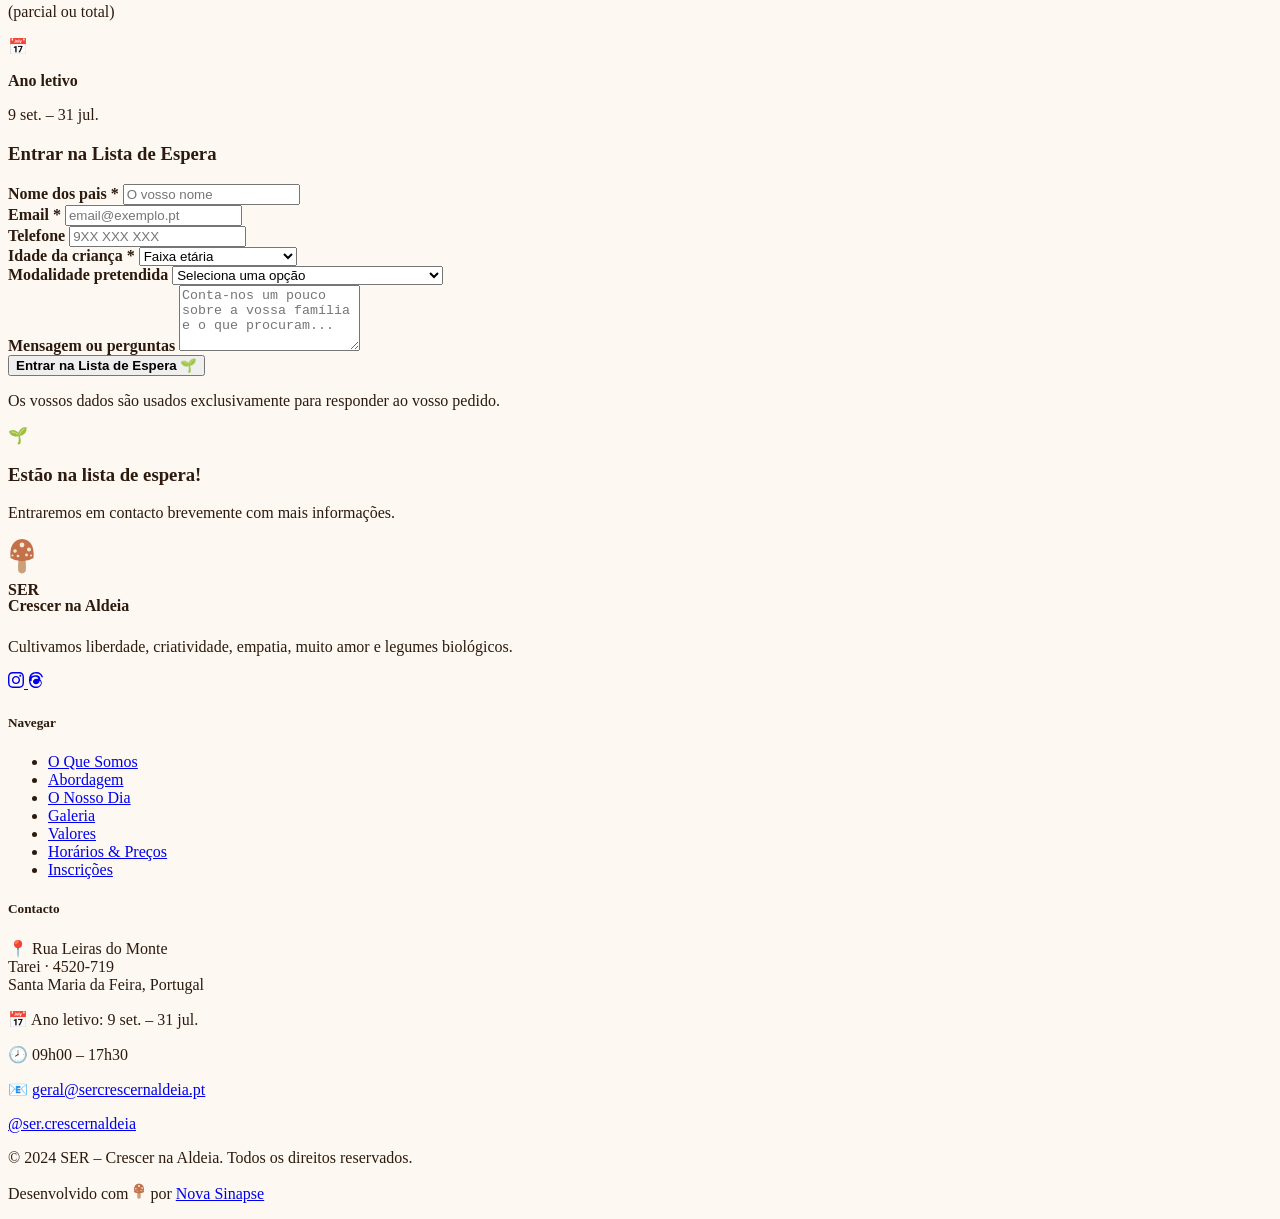
==== commit 8d2a8a9b: "feat(v3): logo e favicon atualizados para ilustração flat SER - Redesenho do #mush-mini: estilo flat" ====
--- a/index.html
+++ b/index.html
@@ -556,32 +556,20 @@
   <!-- ─────────────── SVG SYMBOL: COGUMELO (logo SER) ─────────────── -->
   <svg width="0" height="0" style="position:absolute" aria-hidden="true">
     <defs>
-      <!-- Mini mushroom — based on the SER logo (dome cap, dotted, short stem) -->
+      <!-- Mushroom illustration — flat style matching SER brand -->
       <symbol id="mush-mini" viewBox="0 0 28 36">
-        <!-- ground shadow -->
-        <ellipse cx="14" cy="33.5" rx="6.5" ry="1.2" fill="#2C1A0E" opacity="0.18"/>
-        <!-- stem (short, flared at the base) -->
-        <path d="M 10.5 19 Q 9.2 25 10 30.5 Q 11 33 14 33 Q 17 33 18 30.5 Q 18.8 25 17.5 19 Z" fill="#7A4F2E"/>
-        <!-- stem highlight -->
-        <path d="M 11 21 Q 10.4 26 11 31" stroke="#9A6B45" stroke-width="0.7" stroke-linecap="round" fill="none" opacity="0.7"/>
-        <!-- stem dark side -->
-        <path d="M 17 21 Q 17.6 26 17 31" stroke="#4E2E18" stroke-width="0.6" stroke-linecap="round" fill="none" opacity="0.5"/>
-        <!-- collar -->
-        <ellipse cx="14" cy="19.3" rx="5" ry="1.2" fill="#4E2E18" opacity="0.5"/>
-        <!-- cap (dome, taller and rounder) -->
-        <path d="M 2 18 Q 1.5 3 14 2 Q 26.5 3 26 18 Q 20 21 14 20.8 Q 8 21 2 18 Z" fill="#D27950"/>
-        <!-- cap shadow at base -->
-        <path d="M 3 17 Q 8 20 14 20 Q 20 20 25 17" stroke="#A0512B" stroke-width="1" fill="none" opacity="0.5"/>
-        <!-- cap highlight -->
-        <path d="M 5 12 Q 8 5 13 4.5" stroke="#F0A37C" stroke-width="1.4" stroke-linecap="round" fill="none" opacity="0.6"/>
-        <!-- dots (matching the SER logo: scattered, varied sizes) -->
-        <circle cx="7"  cy="11" r="1.3" fill="#FDF8F2"/>
-        <circle cx="13" cy="6.5" r="1.7" fill="#FDF8F2"/>
-        <circle cx="20" cy="10.5" r="1.4" fill="#FDF8F2"/>
-        <circle cx="10" cy="15.5" r="1" fill="#FDF8F2"/>
-        <circle cx="16" cy="13.5" r="1.1" fill="#FDF8F2"/>
-        <circle cx="22" cy="14.5" r="0.9" fill="#FDF8F2"/>
-        <circle cx="5.5" cy="15" r="0.8" fill="#FDF8F2"/>
+        <!-- stem — tan/beige, short and stocky -->
+        <path d="M 10.5 21 Q 9.8 28 10.2 33 Q 12 35.5 14 35.5 Q 16 35.5 17.8 33 Q 18.2 28 17.5 21 Z" fill="#C9A07A"/>
+        <!-- cap — wide dome, flat illustration style -->
+        <path d="M 2.5 20 Q 1 2 14 1 Q 27 2 25.5 20 Q 20 23.5 14 23 Q 8 23.5 2.5 20 Z" fill="#C4714A"/>
+        <!-- dots — cream, clean flat circles -->
+        <circle cx="14"  cy="7"    r="2.4" fill="#F2E8D8"/>
+        <circle cx="7"   cy="13"   r="1.8" fill="#F2E8D8"/>
+        <circle cx="21"  cy="11.5" r="2"   fill="#F2E8D8"/>
+        <circle cx="10"  cy="18"   r="1.3" fill="#F2E8D8"/>
+        <circle cx="18.5" cy="17"  r="1.4" fill="#F2E8D8"/>
+        <circle cx="4.5" cy="17.5" r="1"   fill="#F2E8D8"/>
+        <circle cx="23"  cy="17.5" r="1"   fill="#F2E8D8"/>
       </symbol>
 
       <!-- Big mushroom — based on the SER logo: tall dome cap, dots, short flared stem -->
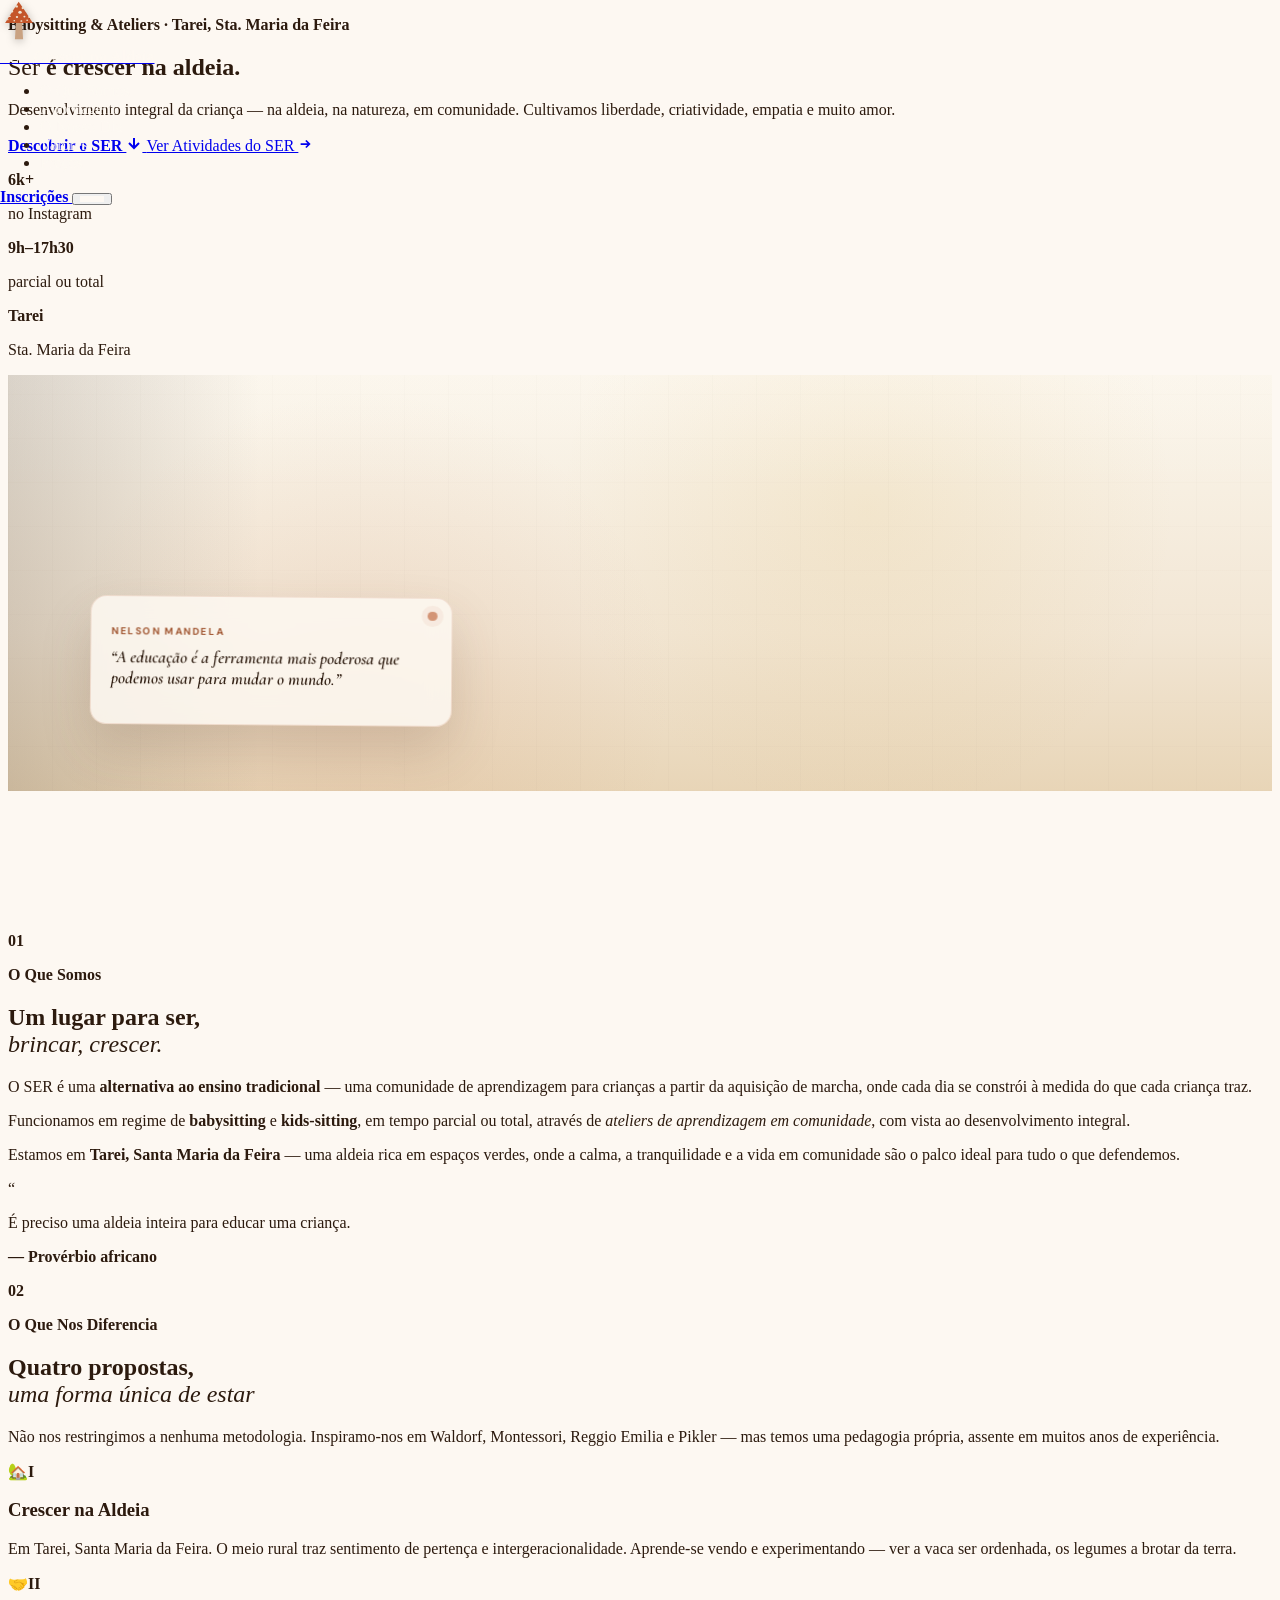
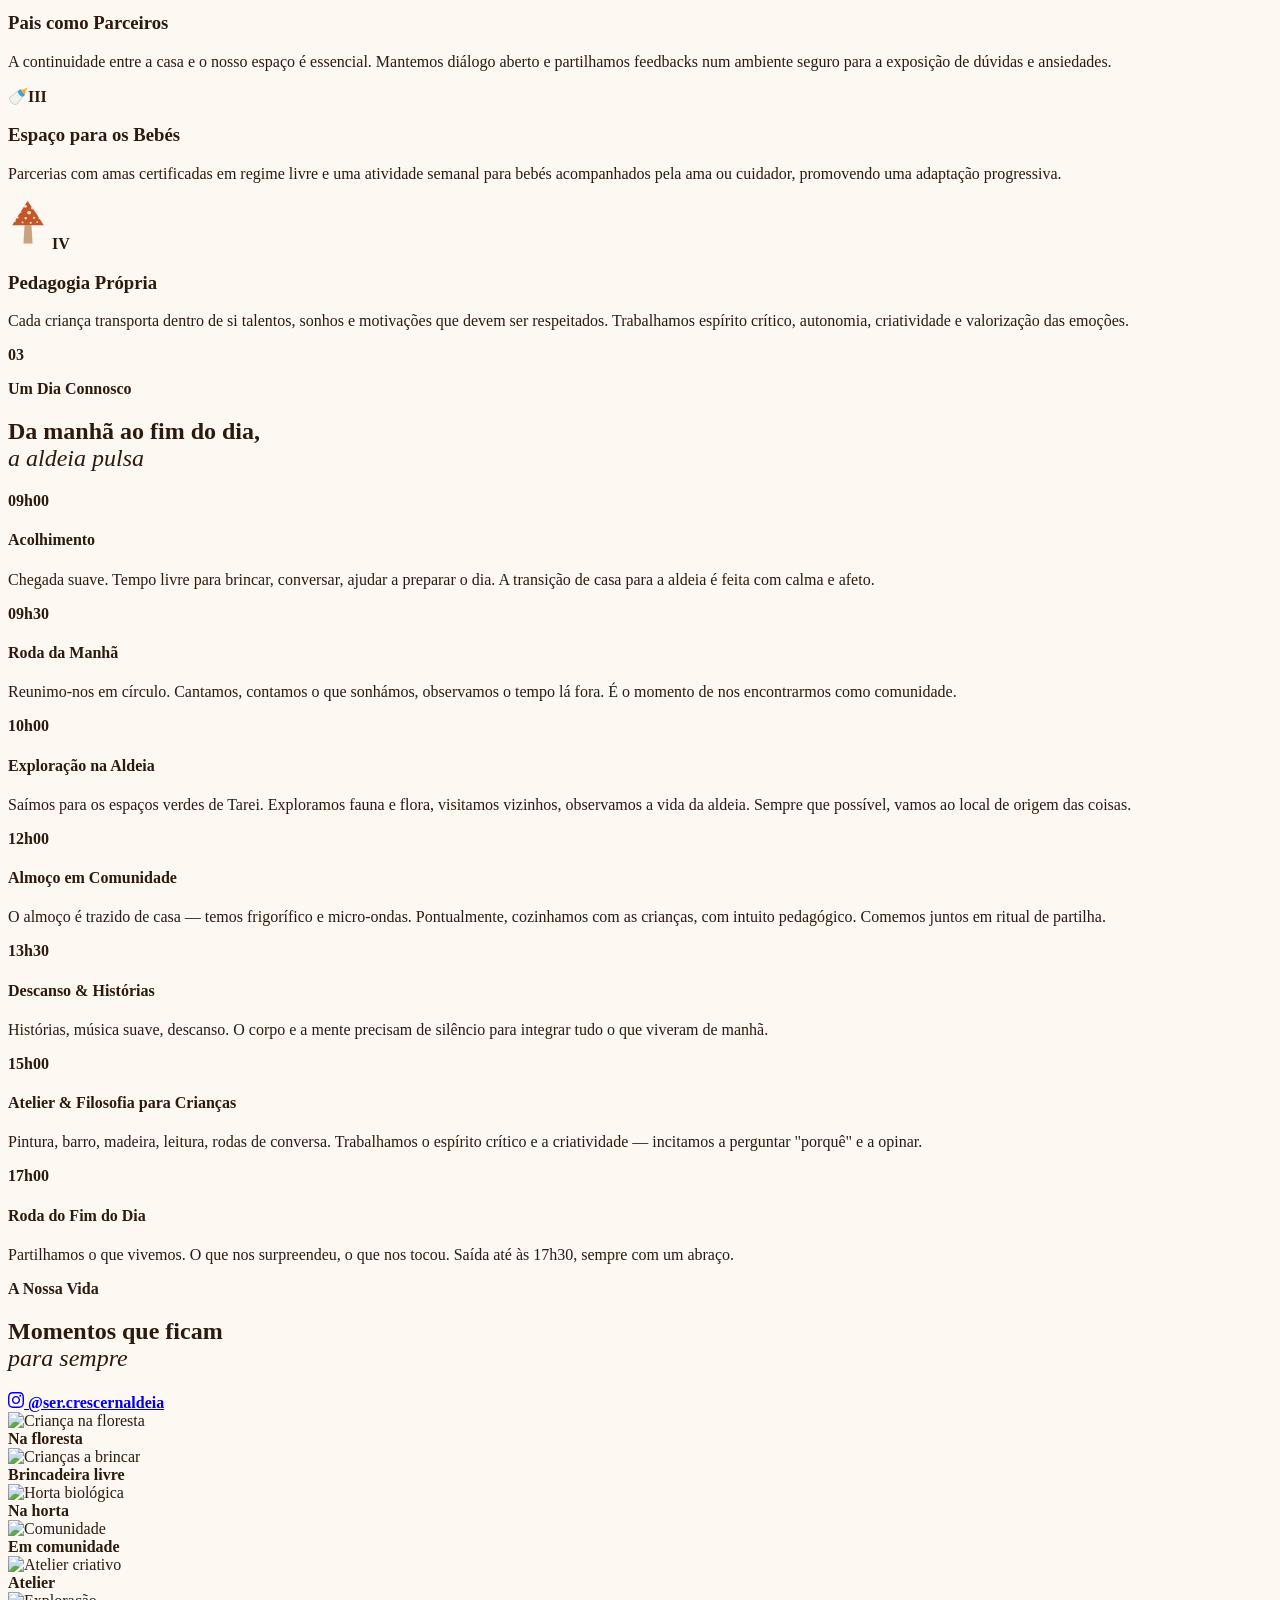
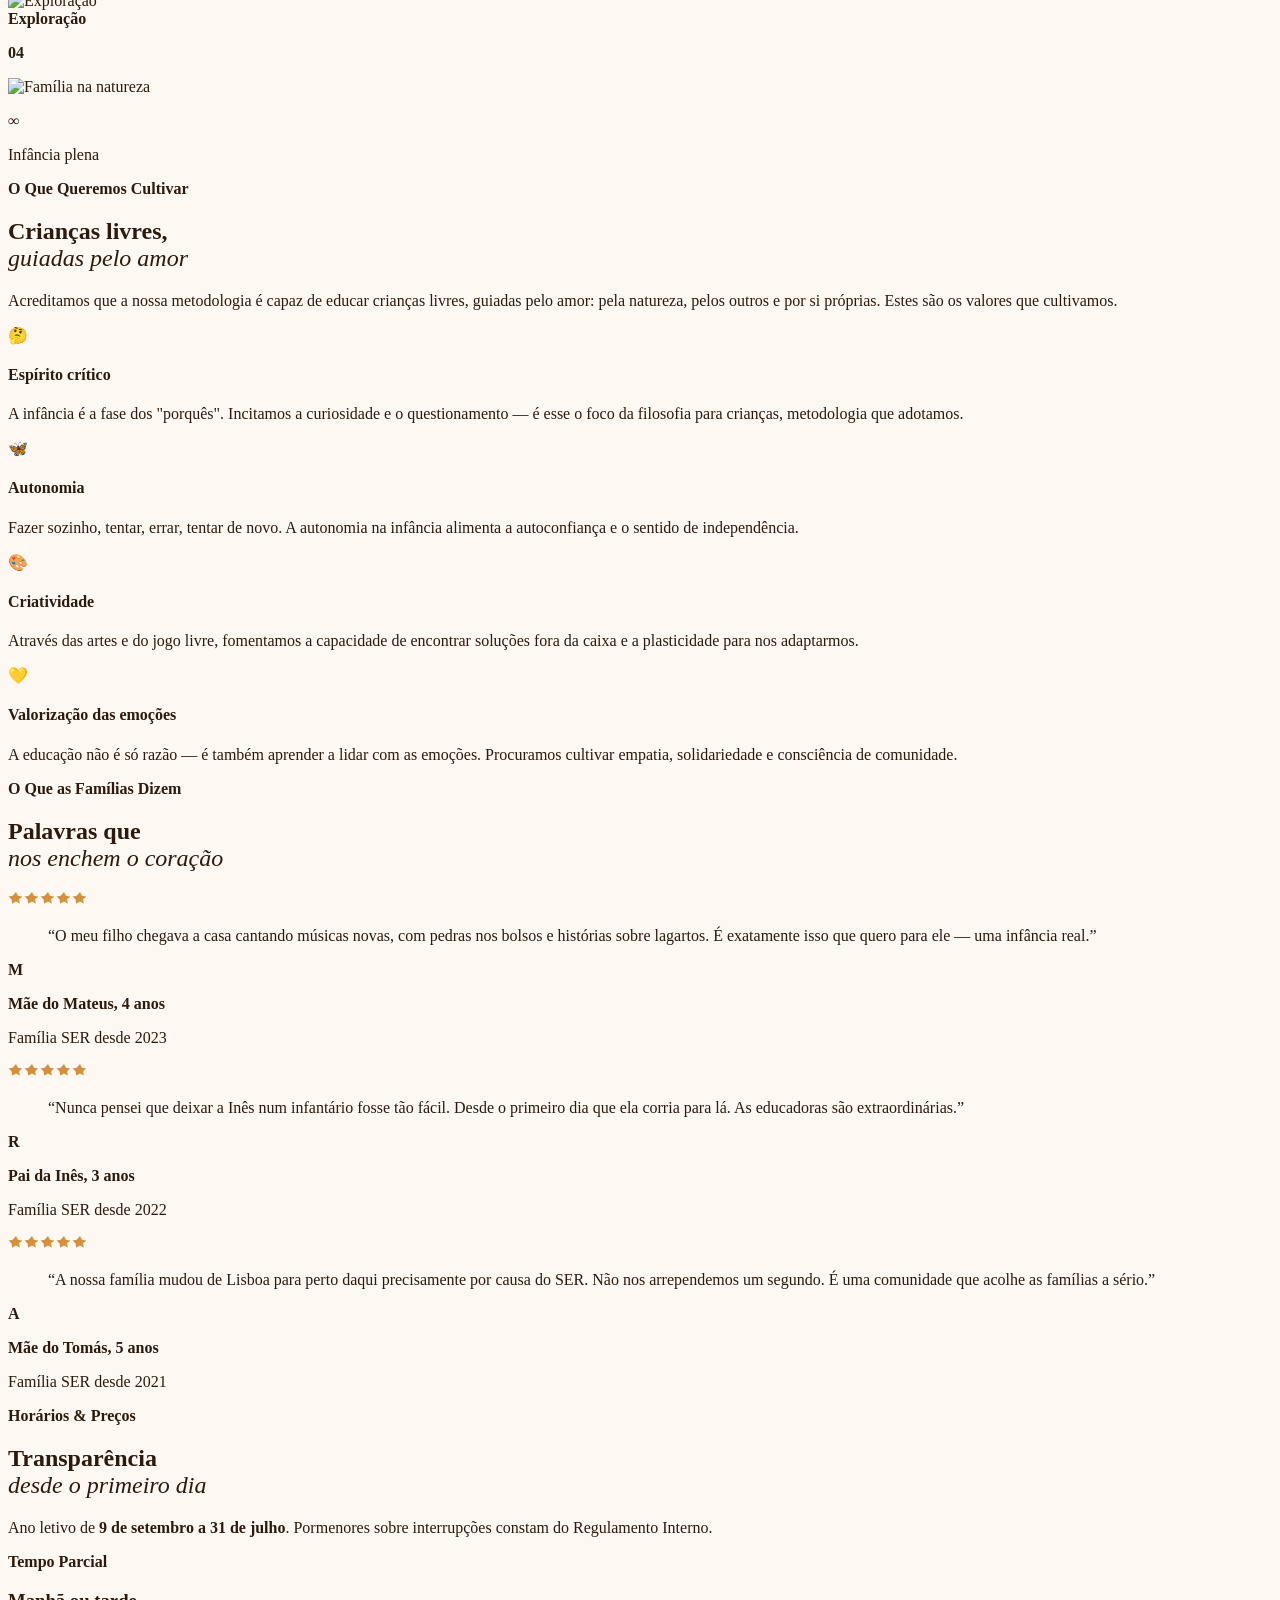
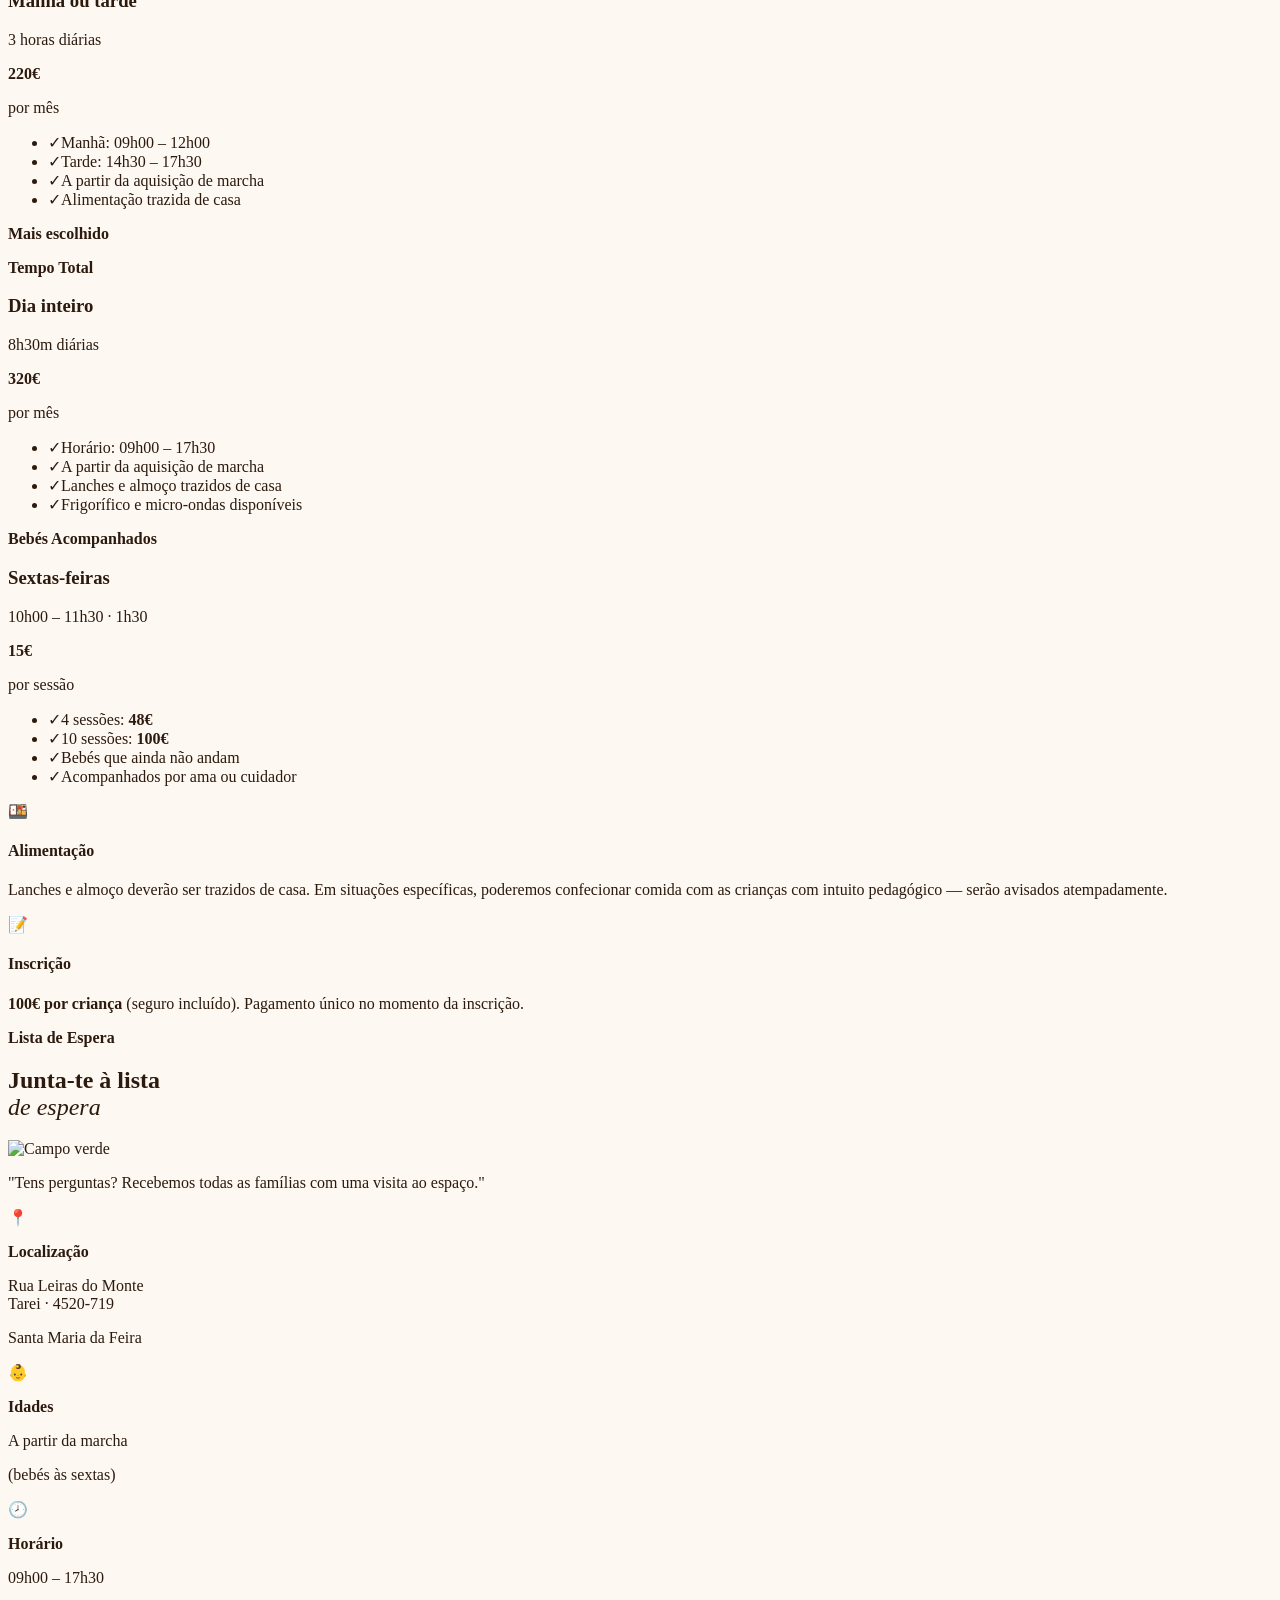
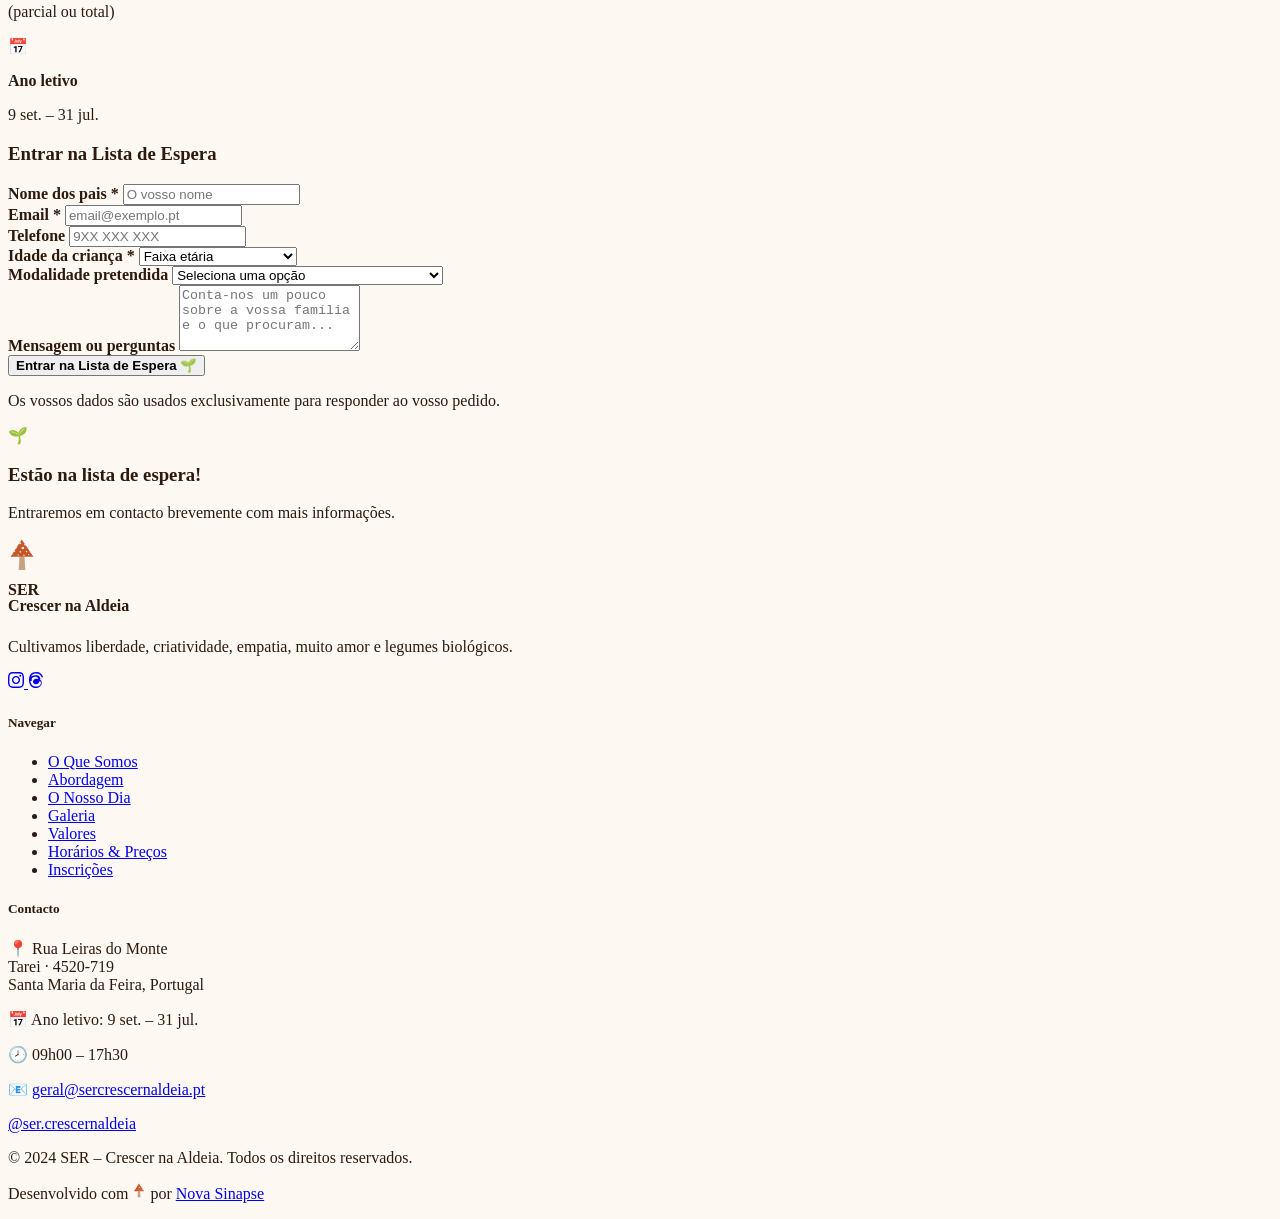
==== commit bc1f023a: "feat(v3): cogumelo triangular fiel à ilustração + hero section corrigida - #mush-mini: redesenho tri" ====
--- a/index.html
+++ b/index.html
@@ -556,20 +556,27 @@
   <!-- ─────────────── SVG SYMBOL: COGUMELO (logo SER) ─────────────── -->
   <svg width="0" height="0" style="position:absolute" aria-hidden="true">
     <defs>
-      <!-- Mushroom illustration — flat style matching SER brand -->
-      <symbol id="mush-mini" viewBox="0 0 28 36">
-        <!-- stem — tan/beige, short and stocky -->
-        <path d="M 10.5 21 Q 9.8 28 10.2 33 Q 12 35.5 14 35.5 Q 16 35.5 17.8 33 Q 18.2 28 17.5 21 Z" fill="#C9A07A"/>
-        <!-- cap — wide dome, flat illustration style -->
-        <path d="M 2.5 20 Q 1 2 14 1 Q 27 2 25.5 20 Q 20 23.5 14 23 Q 8 23.5 2.5 20 Z" fill="#C4714A"/>
-        <!-- dots — cream, clean flat circles -->
-        <circle cx="14"  cy="7"    r="2.4" fill="#F2E8D8"/>
-        <circle cx="7"   cy="13"   r="1.8" fill="#F2E8D8"/>
-        <circle cx="21"  cy="11.5" r="2"   fill="#F2E8D8"/>
-        <circle cx="10"  cy="18"   r="1.3" fill="#F2E8D8"/>
-        <circle cx="18.5" cy="17"  r="1.4" fill="#F2E8D8"/>
-        <circle cx="4.5" cy="17.5" r="1"   fill="#F2E8D8"/>
-        <circle cx="23"  cy="17.5" r="1"   fill="#F2E8D8"/>
+      <!-- Mushroom illustration — triangular cap, faithful to SER brand -->
+      <symbol id="mush-mini" viewBox="0 0 100 130">
+        <!-- stem — tall rectangular, tan/sandy -->
+        <path d="M 41 68 L 38 116 L 62 116 L 59 68 Z" fill="#C9A282"/>
+        <!-- cap — triangular with soft organic sides, flat bottom -->
+        <path d="M 49 5 Q 72 37, 91 68 L 9 68 Q 28 37, 49 5 Z" fill="#C4562A"/>
+        <!-- dots — cream ovals, scattered naturally -->
+        <ellipse cx="43" cy="19" rx="4"   ry="3.5" fill="#EFE4D2"/>
+        <ellipse cx="61" cy="24" rx="3.5" ry="3"   fill="#EFE4D2"/>
+        <ellipse cx="30" cy="34" rx="3"   ry="2.8" fill="#EFE4D2"/>
+        <ellipse cx="53" cy="36" rx="5"   ry="4.5" fill="#EFE4D2"/>
+        <ellipse cx="73" cy="32" rx="3.5" ry="3"   fill="#EFE4D2"/>
+        <ellipse cx="23" cy="48" rx="2.8" ry="2.5" fill="#EFE4D2"/>
+        <ellipse cx="44" cy="50" rx="3.5" ry="3"   fill="#EFE4D2"/>
+        <ellipse cx="66" cy="49" rx="3"   ry="2.8" fill="#EFE4D2"/>
+        <ellipse cx="80" cy="50" rx="2.8" ry="2.5" fill="#EFE4D2"/>
+        <ellipse cx="36" cy="61" rx="2.5" ry="2.2" fill="#EFE4D2"/>
+        <ellipse cx="57" cy="62" rx="3"   ry="2.5" fill="#EFE4D2"/>
+        <ellipse cx="74" cy="60" rx="2.5" ry="2.2" fill="#EFE4D2"/>
+        <ellipse cx="17" cy="58" rx="2"   ry="1.8" fill="#EFE4D2"/>
+        <ellipse cx="86" cy="56" rx="2"   ry="1.8" fill="#EFE4D2"/>
       </symbol>
 
       <!-- Big mushroom — based on the SER logo: tall dome cap, dots, short flared stem -->
@@ -666,7 +673,7 @@
     <nav class="max-w-7xl mx-auto px-6 lg:px-12 flex items-center justify-between h-18 py-4">
       <a href="#" class="flex items-center gap-3" aria-label="SER · Crescer na Aldeia — início">
         <span class="nav-logo-mark">
-          <svg width="34" height="42" viewBox="0 0 28 36" aria-hidden="true"><use href="#mush-mini"/></svg>
+          <svg width="34" height="44" viewBox="0 0 100 130" aria-hidden="true"><use href="#mush-mini"/></svg>
         </span>
         <div class="flex flex-col leading-none">
           <span class="nav-logo-title font-display font-bold text-xl tracking-widest">SER</span>
@@ -747,75 +754,19 @@
         </div>
       </div>
 
-      <!-- Hero mushroom scene (desktop) -->
-      <div class="relative hidden lg:block">
-        <div class="hero-video-scene absolute inset-0" aria-label="Vídeo SER Crescer na Aldeia">
-          <video class="hero-video" autoplay muted loop playsinline preload="auto">
-            <source src="a_c_d_df_ef_a_c_d_df_efmp_.mp4" type="video/mp4" />
+      <!-- Hero visual — desktop (vídeo contido + provérbio) -->
+      <div class=”relative hidden lg:flex flex-col items-center justify-center gap-6 bg-bark px-10 py-14”>
+        <!-- Vídeo card — contido, menor, bordas arredondadas -->
+        <div class=”relative rounded-2xl overflow-hidden shadow-[0_28px_60px_rgba(44,26,14,0.55)] w-[78%] max-w-[310px] aspect-[3/4]”>
+          <video class=”absolute inset-0 w-full h-full object-cover” autoplay muted loop playsinline preload=”auto”>
+            <source src=”a_c_d_df_ef_a_c_d_df_efmp_.mp4” type=”video/mp4” />
           </video>
-          <aside class="hero-proverb-card" aria-label="Citação de Nelson Mandela">
-            <p class="hero-proverb-label">Nelson Mandela</p>
-            <p class="hero-proverb-text">“A educação é a ferramenta mais poderosa que podemos usar para mudar o mundo.”</p>
-          </aside>
-        </div>
-        <div id="hero-mush-scene" class="mush-scene absolute inset-0" role="img" aria-label="Cogumelo SER inspirado no logotipo">
-          <!-- Sun -->
-          <div class="mush-sun"></div>
-          <!-- Clouds -->
-          <div class="mush-cloud"></div>
-          <div class="mush-cloud"></div>
-
-          <!-- Hills (3 layers, back to front) -->
-          <div class="mush-hills">
-            <svg viewBox="0 0 400 240" preserveAspectRatio="none" xmlns="http://www.w3.org/2000/svg">
-              <!-- back hills -->
-              <path d="M 0 130 Q 60 90 130 110 Q 200 130 270 95 Q 340 65 400 100 L 400 240 L 0 240 Z" fill="#6BAA68" opacity="0.85"/>
-              <!-- mid hills -->
-              <path d="M 0 170 Q 70 140 150 158 Q 230 178 310 148 Q 360 130 400 150 L 400 240 L 0 240 Z" fill="#4F8A4F"/>
-              <!-- front hill -->
-              <path d="M 0 210 Q 100 188 200 200 Q 300 214 400 198 L 400 240 L 0 240 Z" fill="#3C6E3E"/>
-              <!-- tiny tree silhouettes -->
-              <g fill="#2D5832" opacity="0.6">
-                <ellipse cx="55" cy="158" rx="6" ry="10"/>
-                <ellipse cx="65" cy="155" rx="7" ry="12"/>
-                <ellipse cx="270" cy="150" rx="6" ry="10"/>
-                <ellipse cx="346" cy="142" rx="5" ry="9"/>
-              </g>
-            </svg>
-          </div>
-
-          <!-- Sparkles -->
-          <span class="mush-sparkle"><svg width="14" height="14" viewBox="0 0 24 24"><use href="#sparkle"/></svg></span>
-          <span class="mush-sparkle"><svg width="10" height="10" viewBox="0 0 24 24"><use href="#sparkle"/></svg></span>
-          <span class="mush-sparkle"><svg width="12" height="12" viewBox="0 0 24 24"><use href="#sparkle"/></svg></span>
-          <span class="mush-sparkle"><svg width="9" height="9" viewBox="0 0 24 24"><use href="#sparkle"/></svg></span>
-          <span class="mush-sparkle"><svg width="11" height="11" viewBox="0 0 24 24"><use href="#sparkle"/></svg></span>
-          <span class="mush-sparkle"><svg width="8" height="8" viewBox="0 0 24 24"><use href="#sparkle"/></svg></span>
-
-          <!-- Grass tufts -->
-          <div class="mush-grass left">
-            <span class="blade"></span><span class="blade"></span><span class="blade"></span>
-          </div>
-          <div class="mush-grass right">
-            <span class="blade"></span><span class="blade"></span><span class="blade"></span>
-          </div>
-
-          <!-- Ground shadow that compresses with hop -->
-          <div class="mush-shadow"></div>
-
-          <!-- The mushroom itself -->
-          <svg id="hero-mush" class="mush-big" viewBox="0 0 220 250" xmlns="http://www.w3.org/2000/svg">
-            <use href="#mush-logo-big"/>
-          </svg>
-
-          <p class="mush-hint">clica no cogumelo ✨</p>
-        </div>
-
-        <!-- Floating quote card (Nelson Mandela, do PDF do cliente) -->
-        <div class="absolute bottom-10 left-1/2 -translate-x-1/2 bg-cream/95 backdrop-blur rounded-2xl px-6 py-5 shadow-2xl max-w-[260px] text-center z-10 border border-clay/10">
-          <span class="inline-flex mb-1"><svg width="28" height="32" viewBox="0 0 28 36"><use href="#mush-mini"/></svg></span>
-          <p class="font-display text-bark text-sm font-600 italic leading-snug">"A educação é a ferramenta mais poderosa que podemos usar para mudar o mundo."</p>
-          <p class="font-body text-clay text-[10px] tracking-widest uppercase mt-2 font-600">— Nelson Mandela</p>
+        </div>
+        <!-- Provérbio — visível abaixo do vídeo -->
+        <div class=”bg-cream/10 border border-cream/15 rounded-xl px-5 py-4 text-center w-[78%] max-w-[310px]”>
+          <span class=”inline-flex mb-2”><svg width=”22” height=”29” viewBox=”0 0 100 130”><use href=”#mush-mini”/></svg></span>
+          <p class=”font-display text-cream/90 text-[clamp(0.82rem,1vw,1rem)] italic font-600 leading-snug”>”A educação é a ferramenta mais poderosa que podemos usar para mudar o mundo.”</p>
+          <p class=”font-body text-clay text-[10px] tracking-widest uppercase mt-2 font-600”>— Nelson Mandela</p>
         </div>
       </div>
 
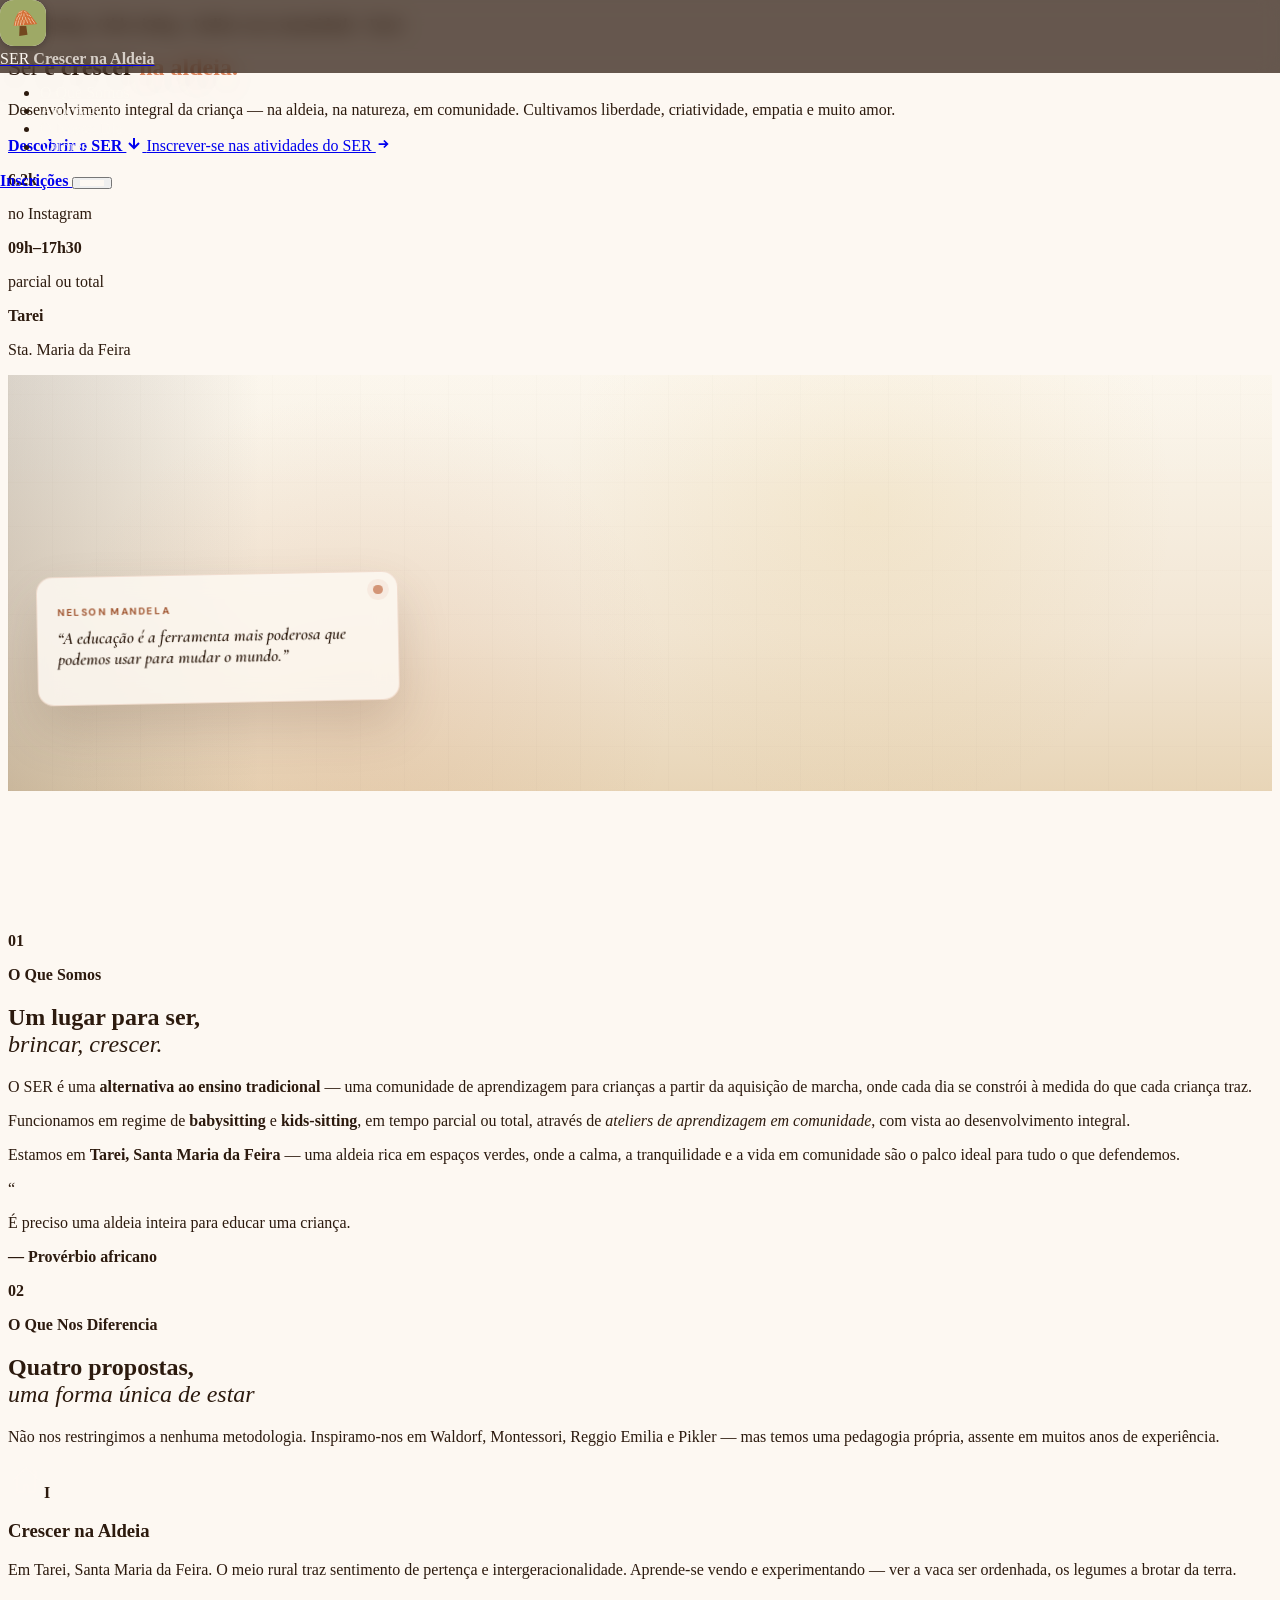
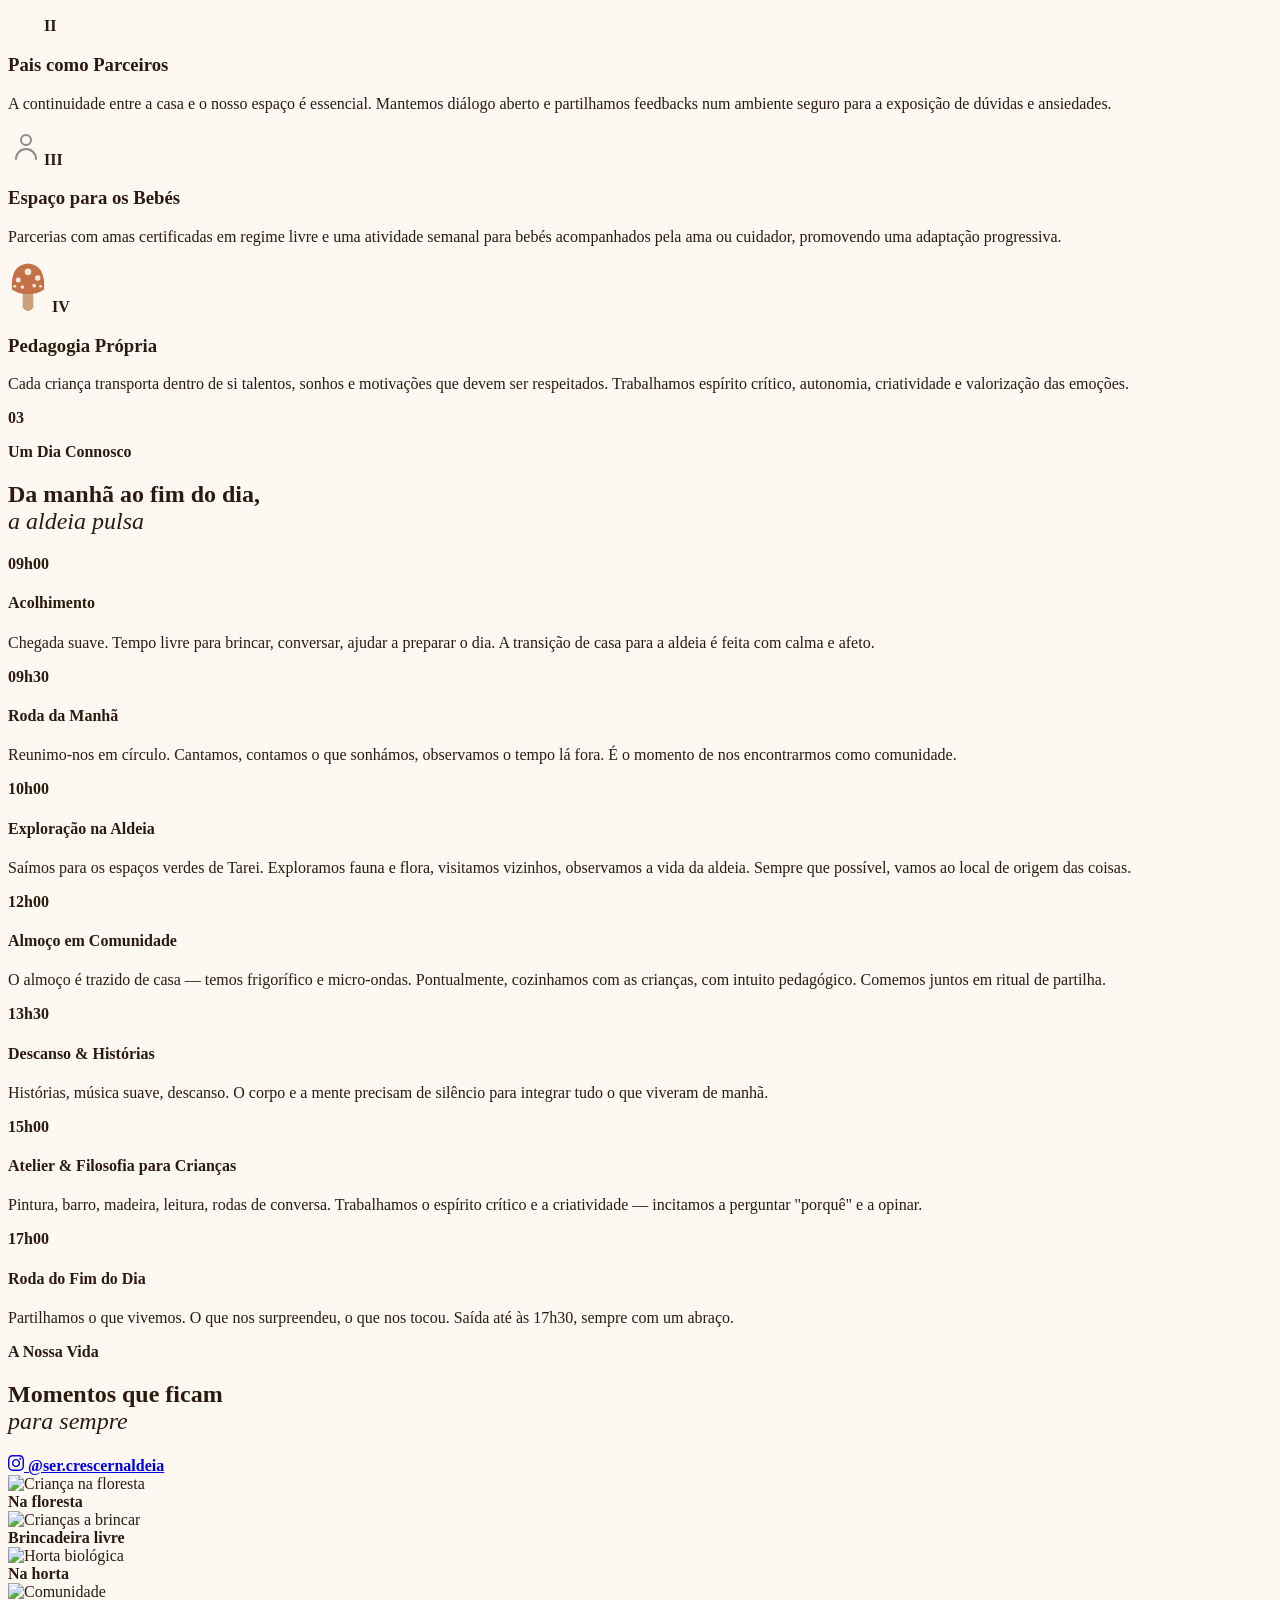
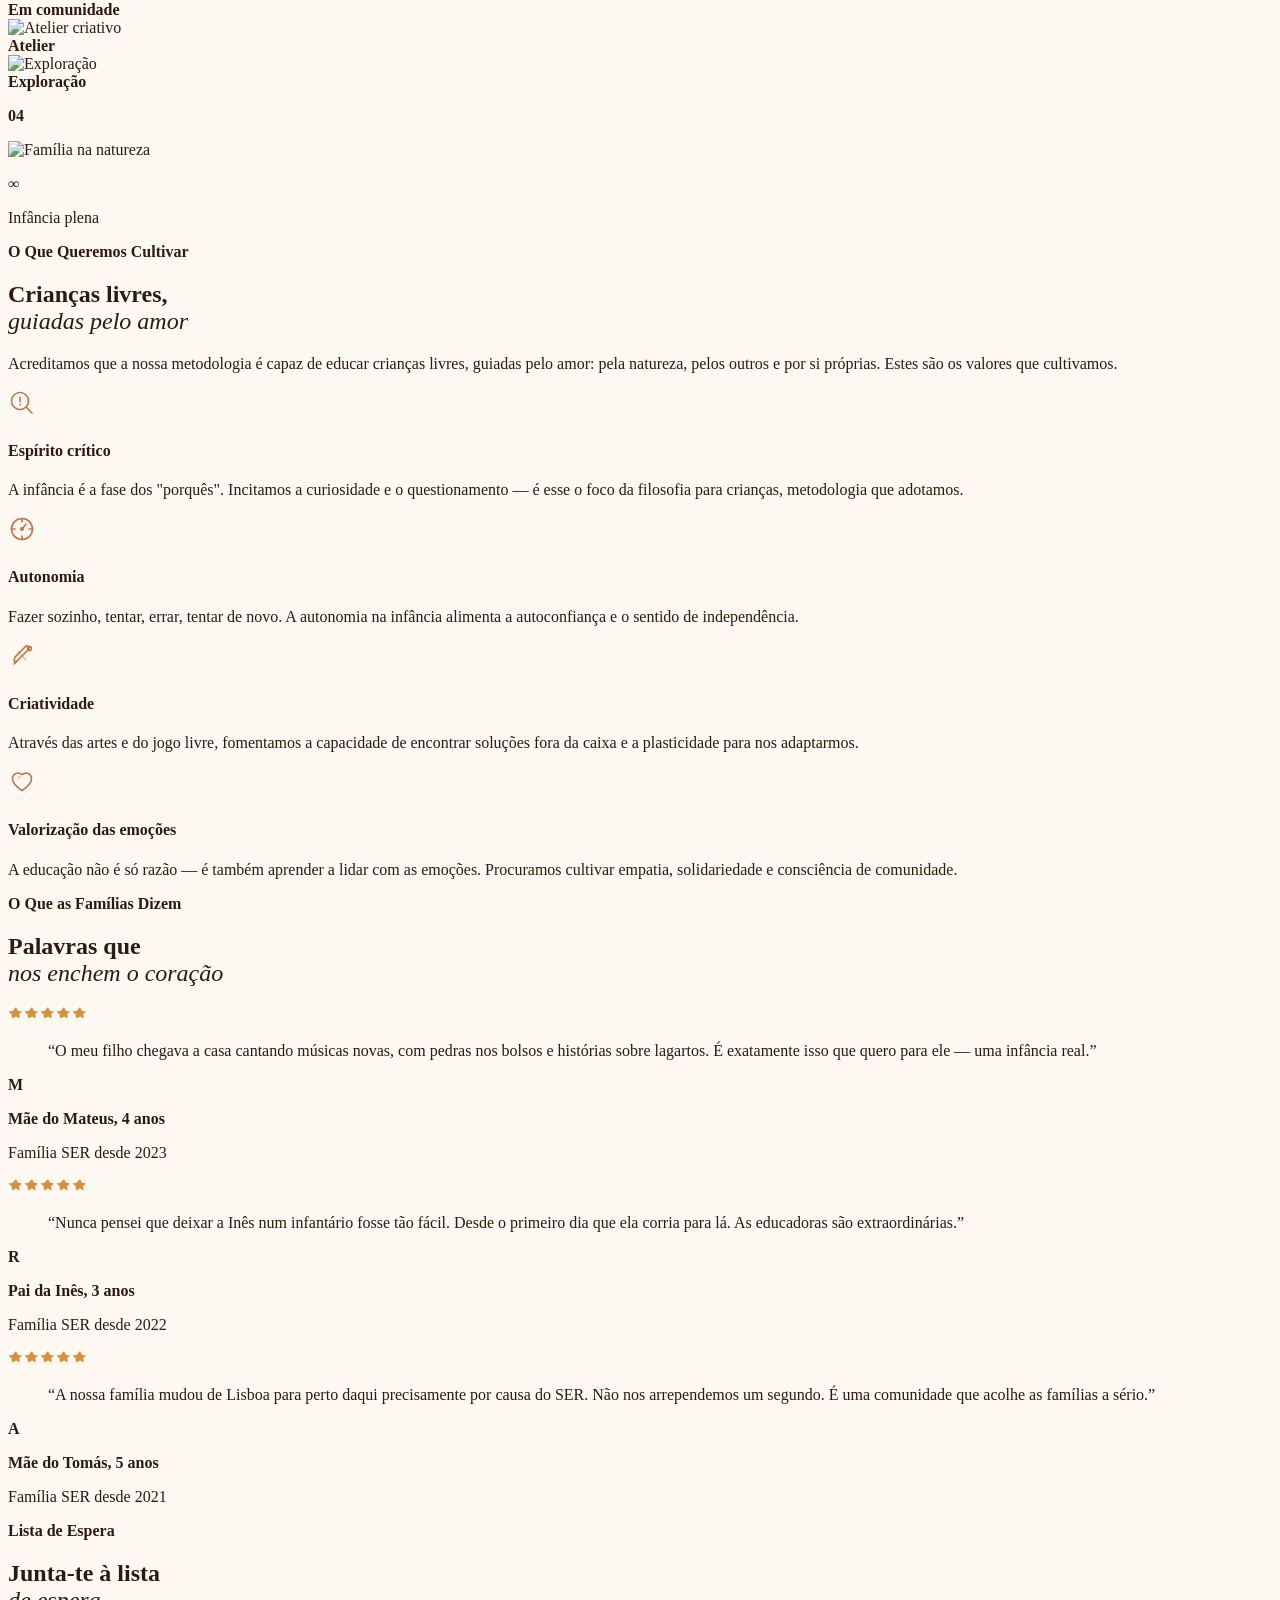
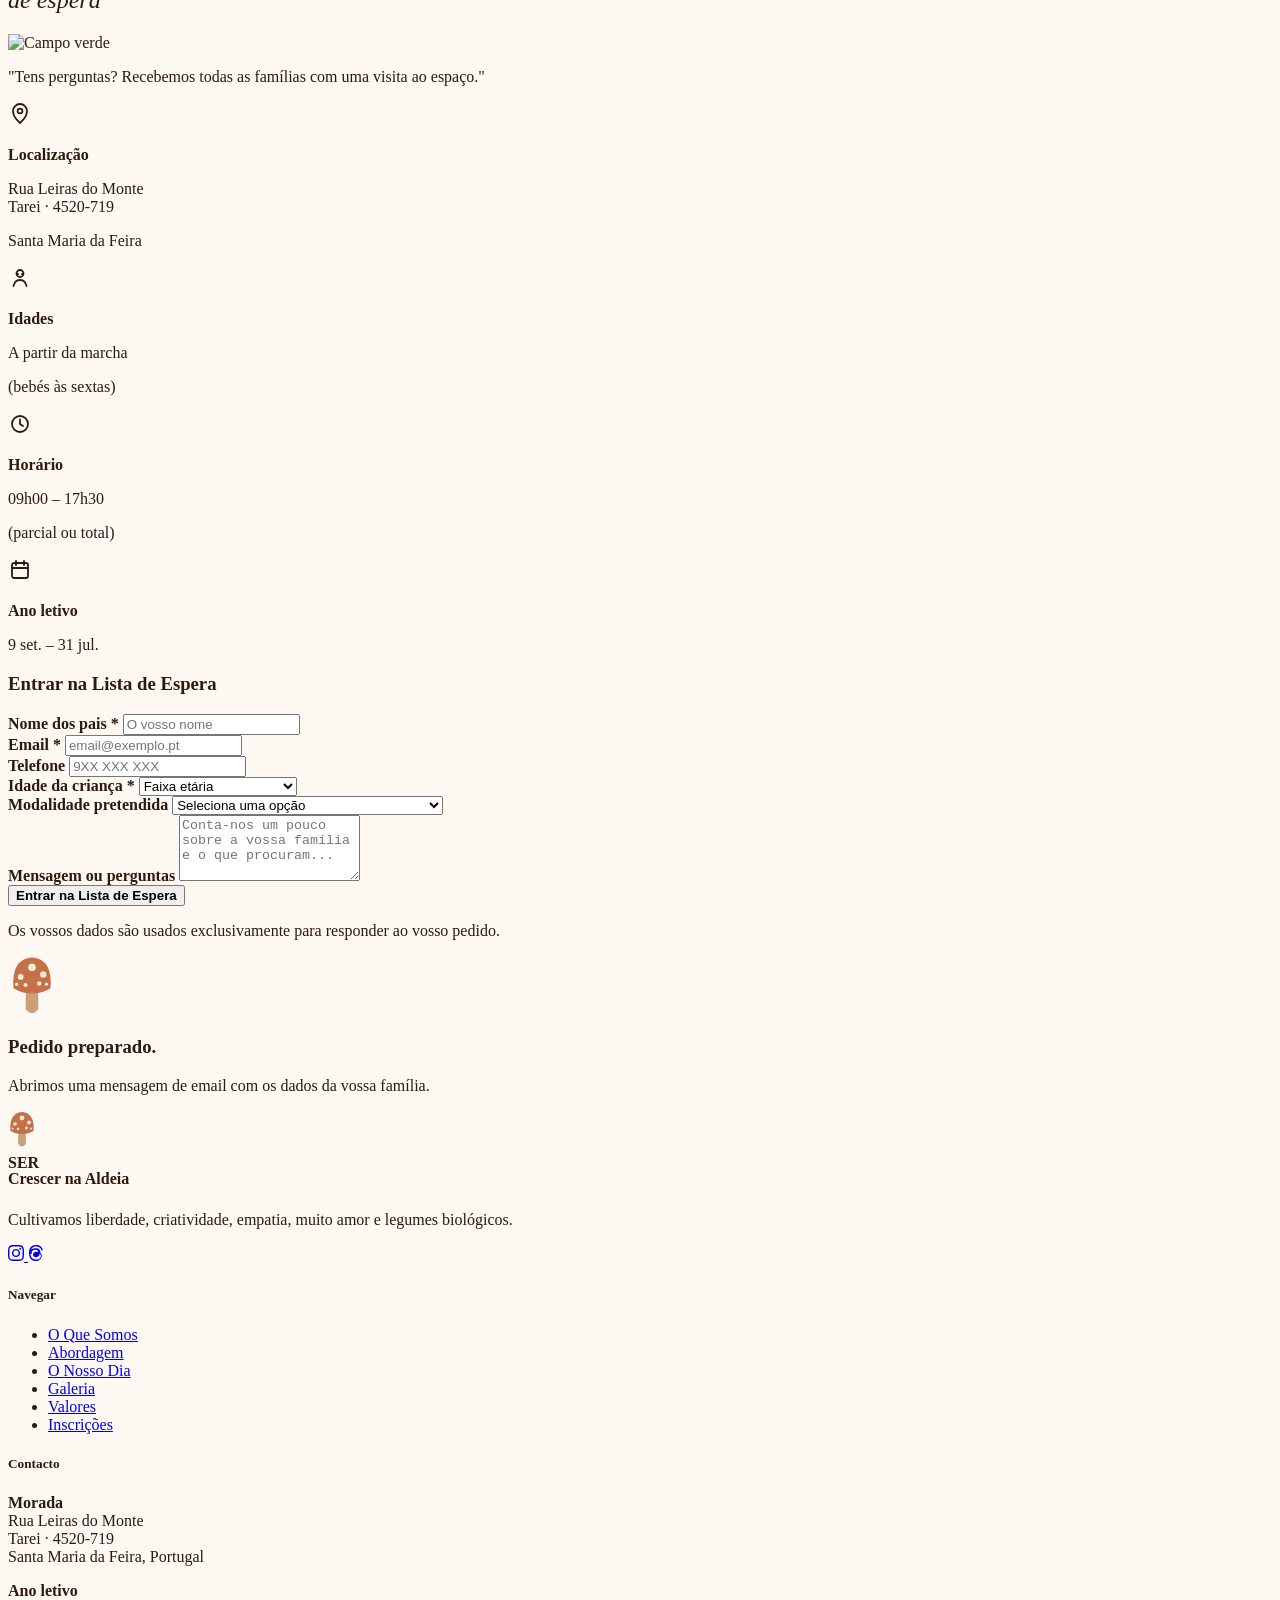
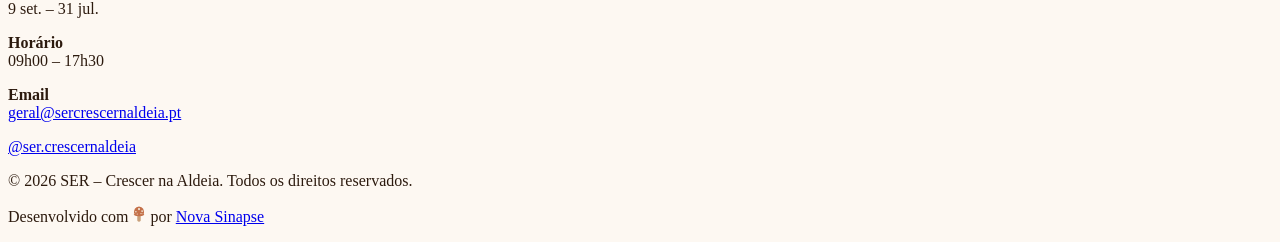
==== commit 96498ac0: "feat: add precos page, assets, and latest index updates Co-Authored-By: Claude Sonnet 4.6 <noreply@a" ====
--- a/index.html
+++ b/index.html
@@ -12,7 +12,8 @@
   <link rel="preconnect" href="https://fonts.googleapis.com" />
   <link rel="preconnect" href="https://fonts.gstatic.com" crossorigin />
   <link href="https://fonts.googleapis.com/css2?family=Cormorant+Garamond:ital,wght@0,400;0,500;0,600;0,700;1,400;1,500;1,600;1,700&family=DM+Sans:opsz,wght@9..40,300;9..40,400;9..40,500;9..40,700&display=swap" rel="stylesheet" />
-  <link rel="icon" type="image/svg+xml" href="favicon.svg" />
+  <link rel="icon" type="image/svg+xml" href="assets/ser-logo.svg" />
+  <link rel="apple-touch-icon" href="assets/ser-logo.svg" />
 
   <script src="https://cdn.tailwindcss.com"></script>
   <script>
@@ -63,12 +64,47 @@
     ::-webkit-scrollbar-track { background: #E8D9C4; }
     ::-webkit-scrollbar-thumb { background: #5A7D5E; border-radius: 3px; }
 
-    html { -webkit-font-smoothing: antialiased; -moz-osx-font-smoothing: grayscale; }
-    body { background-color: #FDF8F2; color: #2C1A0E; overflow-x: hidden; }
+    html {
+      scroll-padding-top: 5.5rem;
+      -webkit-font-smoothing: antialiased;
+      -moz-osx-font-smoothing: grayscale;
+    }
+    body {
+      background-color: #FDF8F2;
+      color: #2C1A0E;
+      overflow-x: hidden;
+      text-rendering: optimizeLegibility;
+    }
+    img, svg, video { max-width: 100%; }
+    a, button, input, select, textarea { -webkit-tap-highlight-color: rgba(196,113,74,0.18); }
+    a:focus-visible,
+    button:focus-visible,
+    input:focus-visible,
+    select:focus-visible,
+    textarea:focus-visible,
+    [role="button"]:focus-visible {
+      outline: 3px solid rgba(196,113,74,0.58);
+      outline-offset: 4px;
+    }
+
+    .hero-title {
+      position: relative;
+      text-shadow: 0 10px 34px rgba(0,0,0,0.26);
+      filter: drop-shadow(0 1px 0 rgba(253,248,242,0.08));
+    }
+    .hero-title .hero-title-main {
+      letter-spacing: -0.025em;
+    }
+    .hero-title .hero-title-accent {
+      color: #D8835B;
+      text-shadow: 0 10px 32px rgba(196,113,74,0.24);
+    }
 
     /* Nav */
     #nav-header {
       position: fixed; top: 0; left: 0; right: 0; z-index: 50;
+      background: rgba(44,26,14,0.72);
+      backdrop-filter: blur(10px);
       transition: background 0.5s, backdrop-filter 0.5s, box-shadow 0.5s;
     }
     #nav-header.scrolled {
@@ -76,15 +112,24 @@
       backdrop-filter: blur(12px);
       box-shadow: 0 1px 3px rgba(0,0,0,0.08);
     }
-    /* Nav logo — cogumelo solto + texto (sem círculo, como o banner deles) */
+    /* Nav logo ” cogumelo solto + texto (sem círculo, como o banner deles) */
     .nav-logo-mark {
       display: inline-flex; align-items: center; justify-content: center;
-      width: 38px; height: 44px;
+      width: 46px; height: 46px;
       filter: drop-shadow(0 2px 4px rgba(0,0,0,0.25));
       transition: filter 0.5s, transform 0.4s cubic-bezier(0.34,1.56,0.64,1);
     }
+    .nav-logo-img {
+      width: 46px; height: 46px;
+      display: block;
+      object-fit: cover;
+      object-position: center;
+      border-radius: 14px;
+      background: #FDF8F2;
+      box-shadow: inset 0 0 0 1px rgba(253,248,242,0.16);
+    }
     .scrolled .nav-logo-mark { filter: drop-shadow(0 1px 2px rgba(0,0,0,0.08)); }
-    a:hover .nav-logo-mark { transform: rotate(-6deg) scale(1.06); }
+    a:hover .nav-logo-mark { transform: rotate(-3deg) scale(1.05); }
 
     .nav-logo-title { color: #FDF8F2; transition: color 0.5s; }
     .scrolled .nav-logo-title { color: #2C1A0E; }
@@ -107,23 +152,23 @@
       max-height: 0; opacity: 0; overflow: hidden;
       transition: max-height 0.3s, opacity 0.3s;
     }
-    #mobile-menu.open { max-height: 480px; opacity: 1; }
+    #mobile-menu.open { max-height: min(480px, calc(100svh - 4.5rem)); opacity: 1; }
 
     /* Lightbox */
     #lightbox {
-      display: none; position: fixed; inset: 0; z-index: 50;
+      display: none; position: fixed; inset: 0; z-index: 80;
       background: rgba(44,26,14,0.95);
       flex-direction: column; align-items: center; justify-content: center;
       padding: 1.5rem; cursor: zoom-out;
     }
     #lightbox.open { display: flex; }
 
-    /* ─────────────── MUSHROOM (símbolo da marca) ─────────────── */
+    /* â”€â”€â”€â”€â”€â”€â”€â”€â”€â”€â”€â”€â”€â”€â”€ MUSHROOM (símbolo da marca) â”€â”€â”€â”€â”€â”€â”€â”€â”€â”€â”€â”€â”€â”€â”€ */
     .mush-mini { display:inline-block; line-height:0; }
     .mush-mini svg { display:block; transition: transform 0.4s cubic-bezier(0.34,1.56,0.64,1); }
     .mush-mini:hover svg { transform: rotate(-8deg) scale(1.08); }
 
-    /* Hero mushroom — big interactive scene (paisagem natural) */
+    /* Hero mushroom ” big interactive scene (paisagem natural) */
     .mush-scene {
       position: relative;
       width: 100%; height: 100%;
@@ -135,7 +180,7 @@
       cursor: pointer;
       user-select: none;
     }
-    /* SVG hills layer — set via inline svg in markup, plus subtle ground gradient */
+    /* SVG hills layer ” set via inline svg in markup, plus subtle ground gradient */
     .mush-scene::after {
       content:""; position:absolute; left:0; right:0; bottom:0; height:42%;
       background: linear-gradient(180deg, transparent 0%, rgba(40, 72, 40, 0.45) 100%);
@@ -190,7 +235,7 @@
     .mush-big:hover { animation: mush-wiggle 0.8s ease-in-out; }
     .mush-big.popped { animation: mush-pop 0.6s cubic-bezier(0.34,1.56,0.64,1); }
 
-    /* Saltitar — squash & stretch */
+    /* Saltitar ” squash & stretch */
     @keyframes mush-hop {
       0%   { transform: translateY(0) scaleX(1) scaleY(1); }
       8%   { transform: translateY(0) scaleX(1.12) scaleY(0.84); }   /* compress before jump */
@@ -549,37 +594,194 @@
         display: none;
       }
     }
+
+      .hero-panel,
+      .hero-ctas,
+      .hero-stats { min-width: 0; }
+    .hero-eyebrow-copy,
+    .hero-copy,
+    .hero-ctas a { overflow-wrap: anywhere; }
+    .hero-stats p {
+      overflow-wrap: normal;
+      word-break: normal;
+    }
+
+    @media (max-width: 1023px) {
+      html { scroll-padding-top: 4.75rem; }
+      #nav-header nav {
+        height: 4.25rem;
+        padding-top: 0.65rem;
+        padding-bottom: 0.65rem;
+      }
+      #nav-header {
+        right: auto;
+        width: 100vw;
+        max-width: 100vw;
+      }
+      @supports (width: 100dvw) {
+        #nav-header {
+          width: 100dvw;
+          max-width: 100dvw;
+        }
+        body,
+        main,
+        footer {
+          width: 100dvw;
+          max-width: 100dvw;
+          overflow-x: clip;
+        }
+      }
+      #nav-header nav,
+      #mobile-menu {
+        max-width: 100%;
+      }
+      .nav-logo-mark,
+      .nav-logo-img {
+        width: 42px;
+        height: 42px;
+      }
+      .nav-logo-title { font-size: 1.05rem; }
+      .nav-logo-sub {
+        font-size: 0.56rem;
+        letter-spacing: 0.12em;
+      }
+      .hero-shell { grid-template-columns: minmax(0, 1fr); }
+      .animate-in.from-right { transform: translateY(24px); }
+      .hero-panel {
+        padding: 6.25rem 1.5rem 2rem;
+        justify-content: flex-start;
+      }
+      .hero-eyebrow-copy {
+        max-width: 24rem;
+        margin-bottom: 2rem;
+        font-size: 0.62rem;
+        line-height: 1.65;
+        letter-spacing: 0.16em;
+      }
+      .hero-title { margin-bottom: 1.55rem; }
+      .hero-title .hero-title-main {
+        font-size: clamp(4.4rem, 22vw, 5.9rem);
+        line-height: 0.86;
+      }
+      .hero-title .hero-title-line,
+      .hero-title .hero-title-accent {
+        font-size: clamp(2.45rem, 12vw, 3.35rem);
+        line-height: 0.98;
+      }
+      .hero-copy {
+        max-width: 34rem;
+        margin-bottom: 2rem;
+        font-size: 1rem;
+        line-height: 1.58;
+      }
+      .hero-ctas {
+        display: grid;
+        grid-template-columns: minmax(0, 1fr);
+        gap: 0.75rem;
+        width: 100%;
+        max-width: 22rem;
+      }
+      .hero-ctas a {
+        justify-content: center;
+        min-height: 3rem;
+        padding-inline: 1rem;
+        text-align: center;
+        white-space: normal;
+      }
+      .hero-stats {
+        display: grid;
+        grid-template-columns: repeat(3, minmax(0, 1fr));
+        gap: 0.75rem;
+        margin-top: 2rem;
+        padding-top: 1rem;
+      }
+      .hero-stats p:first-child {
+        font-size: clamp(1.2rem, 6vw, 1.6rem);
+        line-height: 1;
+      }
+      .hero-stats p:last-child {
+        font-size: 0.68rem;
+        line-height: 1.25;
+      }
+      .hero-video-mobile-wrap {
+        height: clamp(20rem, 72vw, 28rem);
+      }
+      section[id],
+      #inscricoes {
+        scroll-margin-top: 4.75rem;
+      }
+    }
+
+    @media (max-width: 420px) {
+      .hero-panel {
+        padding-inline: 1.25rem;
+        padding-top: 5.75rem;
+      }
+      .hero-eyebrow-copy {
+        font-size: 0.58rem;
+        letter-spacing: 0.14em;
+      }
+      .hero-title .hero-title-main {
+        font-size: clamp(4rem, 21vw, 5rem);
+      }
+      .hero-title .hero-title-line,
+      .hero-title .hero-title-accent {
+        font-size: clamp(2.25rem, 11.3vw, 3rem);
+      }
+      .hero-copy {
+        font-size: 0.96rem;
+      }
+      .hero-stats {
+        grid-template-columns: 1fr;
+      }
+      .hero-stats div {
+        display: grid;
+        grid-template-columns: 5.5rem minmax(0, 1fr);
+        align-items: baseline;
+        column-gap: 0.75rem;
+      }
+    }
+
+    @media (max-width: 360px) {
+      .hero-panel { padding-inline: 1rem; }
+      .hero-ctas a {
+        font-size: 0.82rem;
+        padding-inline: 0.85rem;
+      }
+    }
+
+    @media (hover: none) {
+      .animate-in.from-right { transform: translateY(24px); }
+      .hover\:-translate-y-2:hover,
+      .hover\:-translate-y-1:hover,
+      .hover\:-translate-y-0\.5:hover {
+        transform: none;
+      }
+    }
   </style>
 </head>
 <body class="min-h-screen flex flex-col font-body">
 
-  <!-- ─────────────── SVG SYMBOL: COGUMELO (logo SER) ─────────────── -->
+  <!-- â”€â”€â”€â”€â”€â”€â”€â”€â”€â”€â”€â”€â”€â”€â”€ SVG SYMBOL: COGUMELO (logo SER) â”€â”€â”€â”€â”€â”€â”€â”€â”€â”€â”€â”€â”€â”€â”€ -->
   <svg width="0" height="0" style="position:absolute" aria-hidden="true">
     <defs>
-      <!-- Mushroom illustration — triangular cap, faithful to SER brand -->
-      <symbol id="mush-mini" viewBox="0 0 100 130">
-        <!-- stem — tall rectangular, tan/sandy -->
-        <path d="M 41 68 L 38 116 L 62 116 L 59 68 Z" fill="#C9A282"/>
-        <!-- cap — triangular with soft organic sides, flat bottom -->
-        <path d="M 49 5 Q 72 37, 91 68 L 9 68 Q 28 37, 49 5 Z" fill="#C4562A"/>
-        <!-- dots — cream ovals, scattered naturally -->
-        <ellipse cx="43" cy="19" rx="4"   ry="3.5" fill="#EFE4D2"/>
-        <ellipse cx="61" cy="24" rx="3.5" ry="3"   fill="#EFE4D2"/>
-        <ellipse cx="30" cy="34" rx="3"   ry="2.8" fill="#EFE4D2"/>
-        <ellipse cx="53" cy="36" rx="5"   ry="4.5" fill="#EFE4D2"/>
-        <ellipse cx="73" cy="32" rx="3.5" ry="3"   fill="#EFE4D2"/>
-        <ellipse cx="23" cy="48" rx="2.8" ry="2.5" fill="#EFE4D2"/>
-        <ellipse cx="44" cy="50" rx="3.5" ry="3"   fill="#EFE4D2"/>
-        <ellipse cx="66" cy="49" rx="3"   ry="2.8" fill="#EFE4D2"/>
-        <ellipse cx="80" cy="50" rx="2.8" ry="2.5" fill="#EFE4D2"/>
-        <ellipse cx="36" cy="61" rx="2.5" ry="2.2" fill="#EFE4D2"/>
-        <ellipse cx="57" cy="62" rx="3"   ry="2.5" fill="#EFE4D2"/>
-        <ellipse cx="74" cy="60" rx="2.5" ry="2.2" fill="#EFE4D2"/>
-        <ellipse cx="17" cy="58" rx="2"   ry="1.8" fill="#EFE4D2"/>
-        <ellipse cx="86" cy="56" rx="2"   ry="1.8" fill="#EFE4D2"/>
+      <!-- Mushroom illustration ” flat style matching SER brand -->
+      <symbol id="mush-mini" viewBox="0 0 28 36">
+        <!-- stem ” tan/beige, short and stocky -->
+        <path d="M 10.5 21 Q 9.8 28 10.2 33 Q 12 35.5 14 35.5 Q 16 35.5 17.8 33 Q 18.2 28 17.5 21 Z" fill="#C9A07A"/>
+        <!-- cap ” wide dome, flat illustration style -->
+        <path d="M 2.5 20 Q 1 2 14 1 Q 27 2 25.5 20 Q 20 23.5 14 23 Q 8 23.5 2.5 20 Z" fill="#C4714A"/>
+        <!-- dots ” cream, clean flat circles -->
+        <circle cx="14"  cy="7"    r="2.4" fill="#F2E8D8"/>
+        <circle cx="7"   cy="13"   r="1.8" fill="#F2E8D8"/>
+        <circle cx="21"  cy="11.5" r="2"   fill="#F2E8D8"/>
+        <circle cx="10"  cy="18"   r="1.3" fill="#F2E8D8"/>
+        <circle cx="18.5" cy="17"  r="1.4" fill="#F2E8D8"/>
+        <circle cx="4.5" cy="17.5" r="1"   fill="#F2E8D8"/>
+        <circle cx="23"  cy="17.5" r="1"   fill="#F2E8D8"/>
       </symbol>
 
-      <!-- Big mushroom — based on the SER logo: tall dome cap, dots, short flared stem -->
+      <!-- Big mushroom ” based on the SER logo: tall dome cap, dots, short flared stem -->
       <symbol id="mush-big" viewBox="0 0 200 240">
         <!-- stem (short and flared at the base, like the logo) -->
         <path d="M 78 110 Q 70 160 75 210 Q 90 220 100 220 Q 110 220 125 210 Q 130 160 122 110 Z" fill="#7A4F2E"/>
@@ -620,7 +822,7 @@
         </defs>
       </symbol>
 
-      <!-- Hero mushroom — closer to the supplied SER mark -->
+      <!-- Hero mushroom ” closer to the supplied SER mark -->
       <symbol id="mush-logo-big" viewBox="0 0 220 250">
         <defs>
           <linearGradient id="logoStemGradient" x1="82" y1="108" x2="130" y2="218" gradientUnits="userSpaceOnUse">
@@ -671,9 +873,9 @@
   <!-- NAV -->
   <header id="nav-header">
     <nav class="max-w-7xl mx-auto px-6 lg:px-12 flex items-center justify-between h-18 py-4">
-      <a href="#" class="flex items-center gap-3" aria-label="SER · Crescer na Aldeia — início">
+      <a href="#" class="flex items-center gap-3" aria-label="SER · Crescer na Aldeia – início">
         <span class="nav-logo-mark">
-          <svg width="34" height="44" viewBox="0 0 100 130" aria-hidden="true"><use href="#mush-mini"/></svg>
+          <img src="assets/ser-logo.svg" alt="" class="nav-logo-img" width="46" height="46" />
         </span>
         <div class="flex flex-col leading-none">
           <span class="nav-logo-title font-display font-bold text-xl tracking-widest">SER</span>
@@ -686,14 +888,13 @@
         <li><a href="#pilares"   class="nav-link px-4 py-2 rounded-lg text-sm font-body font-500">Abordagem</a></li>
         <li><a href="#dia"       class="nav-link px-4 py-2 rounded-lg text-sm font-body font-500">O Nosso Dia</a></li>
         <li><a href="#pais"      class="nav-link px-4 py-2 rounded-lg text-sm font-body font-500">Valores</a></li>
-        <li><a href="#precos"    class="nav-link px-4 py-2 rounded-lg text-sm font-body font-500">Preços</a></li>
       </ul>
 
       <a href="#inscricoes" class="hidden md:inline-flex items-center gap-2 bg-clay text-cream text-sm font-body font-700 px-5 py-2.5 rounded-full hover:bg-clay-dark transition-all hover:-translate-y-0.5 hover:shadow-md">
         Inscrições
       </a>
 
-      <button id="burger-btn" class="nav-burger md:hidden flex flex-col gap-[5px] p-2" aria-label="Menu" aria-expanded="false">
+      <button id="burger-btn" type="button" class="nav-burger md:hidden flex flex-col gap-[5px] p-2" aria-label="Menu" aria-expanded="false" aria-controls="mobile-menu">
         <span class="burger-line"></span>
         <span class="burger-line"></span>
         <span class="burger-line"></span>
@@ -707,7 +908,6 @@
         <li><a href="#dia"       class="mobile-link block px-4 py-3 rounded-lg font-body font-500 text-bark hover:bg-sand transition-colors">O Nosso Dia</a></li>
         <li><a href="#galeria"   class="mobile-link block px-4 py-3 rounded-lg font-body font-500 text-bark hover:bg-sand transition-colors">Galeria</a></li>
         <li><a href="#pais"      class="mobile-link block px-4 py-3 rounded-lg font-body font-500 text-bark hover:bg-sand transition-colors">Valores</a></li>
-        <li><a href="#precos"    class="mobile-link block px-4 py-3 rounded-lg font-body font-500 text-bark hover:bg-sand transition-colors">Horários & Preços</a></li>
         <li class="pt-2"><a href="#inscricoes" class="mobile-link inline-flex bg-clay text-cream font-body font-700 px-5 py-2.5 rounded-full text-sm">Inscrições</a></li>
       </ul>
     </div>
@@ -715,36 +915,36 @@
 
   <main>
     <!-- HERO -->
-    <section class="relative min-h-svh grid lg:grid-cols-[55%_45%] overflow-hidden">
-      <div class="relative z-10 flex flex-col justify-between bg-bark px-8 md:px-16 pt-32 pb-12 lg:pt-36 lg:pb-16">
+    <section class="hero-shell relative min-h-svh grid lg:grid-cols-[55%_45%] overflow-hidden">
+      <div class="hero-panel relative z-10 flex flex-col justify-between bg-bark px-8 md:px-16 pt-32 pb-12 lg:pt-36 lg:pb-16">
         <div>
-          <p class="font-body text-[11px] font-700 tracking-[0.2em] uppercase text-clay mb-10">Babysitting & Ateliers · Tarei, Sta. Maria da Feira</p>
-          <h1 class="font-display text-cream leading-[0.92] mb-8">
-            <span class="block text-[clamp(5rem,12vw,9rem)] italic font-400">Ser</span>
-            <span class="block text-[clamp(2.5rem,5vw,4rem)] font-600 tracking-tight">é crescer</span>
-            <span class="block text-[clamp(2.5rem,5vw,4rem)] font-600 tracking-tight text-clay">na aldeia.</span>
+          <p class="hero-eyebrow-copy font-body text-[11px] font-700 tracking-[0.2em] uppercase text-clay mb-10">Babysitting · Kids-sitting · Ateliers em comunidade · Tarei</p>
+          <h1 class="hero-title font-display text-cream leading-[0.9] mb-8">
+            <span class="hero-title-main block text-[clamp(5.7rem,12.8vw,10rem)] italic font-500">Ser</span>
+            <span class="hero-title-line block text-[clamp(2.85rem,5.4vw,4.45rem)] font-700 tracking-tight">é crescer</span>
+            <span class="hero-title-accent block text-[clamp(2.85rem,5.4vw,4.45rem)] font-700 tracking-tight">na aldeia.</span>
           </h1>
-          <p class="font-body text-cream/70 text-lg leading-relaxed max-w-md mb-12">
+          <p class="hero-copy font-body text-cream/70 text-lg leading-relaxed max-w-md mb-12">
             Desenvolvimento integral da criança — na aldeia, na natureza, em comunidade. Cultivamos liberdade, criatividade, empatia e muito amor.
           </p>
-          <div class="flex flex-wrap gap-3">
+          <div class="hero-ctas flex flex-wrap gap-3">
             <a href="#manifesto" class="group inline-flex items-center gap-2 bg-clay text-cream font-body font-700 text-sm px-6 py-3 rounded-full hover:bg-clay-dark hover:shadow-[0_8px_24px_rgba(196,113,74,0.45)] hover:-translate-y-1 active:translate-y-0 active:shadow-none active:scale-95 transition-all duration-200">
               Descobrir o SER
               <svg width="16" height="16" viewBox="0 0 16 16" fill="none" stroke="currentColor" stroke-width="2" class="transition-transform duration-200 group-hover:translate-y-0.5"><path d="M8 3v10M3 8l5 5 5-5"/></svg>
             </a>
-            <a href="#pilares" class="group inline-flex items-center gap-2 border border-cream/30 text-cream font-body font-500 text-sm px-6 py-3 rounded-full hover:border-cream/70 hover:bg-cream/8 hover:-translate-y-0.5 active:scale-95 active:translate-y-0 transition-all duration-200">
-              Ver Atividades do SER
+            <a href="#inscricoes" class="group inline-flex items-center gap-2 border border-cream/30 text-cream font-body font-500 text-sm px-6 py-3 rounded-full hover:border-cream/70 hover:bg-cream/8 hover:-translate-y-0.5 active:scale-95 active:translate-y-0 transition-all duration-200">
+              Inscrever-se nas atividades do SER
               <svg width="14" height="14" viewBox="0 0 16 16" fill="none" stroke="currentColor" stroke-width="2" class="opacity-60 transition-all duration-200 group-hover:opacity-100 group-hover:translate-x-0.5"><path d="M3 8h10M9 4l4 4-4 4"/></svg>
             </a>
           </div>
         </div>
-        <div class="flex gap-8 mt-16 pt-8 border-t border-cream/10">
+        <div class="hero-stats flex gap-8 mt-16 pt-8 border-t border-cream/10">
           <div>
-            <p class="font-display text-cream text-2xl font-600 italic">6k+</p>
+            <p class="font-display text-cream text-2xl font-600 italic">6.2k</p>
             <p class="font-body text-cream/50 text-xs tracking-wide mt-0.5">no Instagram</p>
           </div>
           <div>
-            <p class="font-display text-cream text-2xl font-600 italic">9h–17h30</p>
+            <p class="font-display text-cream text-2xl font-600 italic">09h–17h30</p>
             <p class="font-body text-cream/50 text-xs tracking-wide mt-0.5">parcial ou total</p>
           </div>
           <div>
@@ -754,19 +954,75 @@
         </div>
       </div>
 
-      <!-- Hero visual — desktop (vídeo contido + provérbio) -->
-      <div class=”relative hidden lg:flex flex-col items-center justify-center gap-6 bg-bark px-10 py-14”>
-        <!-- Vídeo card — contido, menor, bordas arredondadas -->
-        <div class=”relative rounded-2xl overflow-hidden shadow-[0_28px_60px_rgba(44,26,14,0.55)] w-[78%] max-w-[310px] aspect-[3/4]”>
-          <video class=”absolute inset-0 w-full h-full object-cover” autoplay muted loop playsinline preload=”auto”>
-            <source src=”a_c_d_df_ef_a_c_d_df_efmp_.mp4” type=”video/mp4” />
+      <!-- Hero mushroom scene (desktop) -->
+      <div class="relative hidden lg:block">
+        <div class="hero-video-scene absolute inset-0" aria-label="Vídeo SER Crescer na Aldeia">
+          <video class="hero-video" autoplay muted loop playsinline preload="auto">
+            <source src="a_c_d_df_ef_a_c_d_df_efmp_.mp4" type="video/mp4" />
           </video>
-        </div>
-        <!-- Provérbio — visível abaixo do vídeo -->
-        <div class=”bg-cream/10 border border-cream/15 rounded-xl px-5 py-4 text-center w-[78%] max-w-[310px]”>
-          <span class=”inline-flex mb-2”><svg width=”22” height=”29” viewBox=”0 0 100 130”><use href=”#mush-mini”/></svg></span>
-          <p class=”font-display text-cream/90 text-[clamp(0.82rem,1vw,1rem)] italic font-600 leading-snug”>”A educação é a ferramenta mais poderosa que podemos usar para mudar o mundo.”</p>
-          <p class=”font-body text-clay text-[10px] tracking-widest uppercase mt-2 font-600”>— Nelson Mandela</p>
+          <aside class="hero-proverb-card" aria-label="Citação de Nelson Mandela">
+            <p class="hero-proverb-label">Nelson Mandela</p>
+            <p class="hero-proverb-text">“A educação é a ferramenta mais poderosa que podemos usar para mudar o mundo.”</p>
+          </aside>
+        </div>
+        <div id="hero-mush-scene" class="mush-scene absolute inset-0" role="img" aria-label="Cogumelo SER inspirado no logotipo">
+          <!-- Sun -->
+          <div class="mush-sun"></div>
+          <!-- Clouds -->
+          <div class="mush-cloud"></div>
+          <div class="mush-cloud"></div>
+
+          <!-- Hills (3 layers, back to front) -->
+          <div class="mush-hills">
+            <svg viewBox="0 0 400 240" preserveAspectRatio="none" xmlns="http://www.w3.org/2000/svg">
+              <!-- back hills -->
+              <path d="M 0 130 Q 60 90 130 110 Q 200 130 270 95 Q 340 65 400 100 L 400 240 L 0 240 Z" fill="#6BAA68" opacity="0.85"/>
+              <!-- mid hills -->
+              <path d="M 0 170 Q 70 140 150 158 Q 230 178 310 148 Q 360 130 400 150 L 400 240 L 0 240 Z" fill="#4F8A4F"/>
+              <!-- front hill -->
+              <path d="M 0 210 Q 100 188 200 200 Q 300 214 400 198 L 400 240 L 0 240 Z" fill="#3C6E3E"/>
+              <!-- tiny tree silhouettes -->
+              <g fill="#2D5832" opacity="0.6">
+                <ellipse cx="55" cy="158" rx="6" ry="10"/>
+                <ellipse cx="65" cy="155" rx="7" ry="12"/>
+                <ellipse cx="270" cy="150" rx="6" ry="10"/>
+                <ellipse cx="346" cy="142" rx="5" ry="9"/>
+              </g>
+            </svg>
+          </div>
+
+          <!-- Sparkles -->
+          <span class="mush-sparkle"><svg width="14" height="14" viewBox="0 0 24 24"><use href="#sparkle"/></svg></span>
+          <span class="mush-sparkle"><svg width="10" height="10" viewBox="0 0 24 24"><use href="#sparkle"/></svg></span>
+          <span class="mush-sparkle"><svg width="12" height="12" viewBox="0 0 24 24"><use href="#sparkle"/></svg></span>
+          <span class="mush-sparkle"><svg width="9" height="9" viewBox="0 0 24 24"><use href="#sparkle"/></svg></span>
+          <span class="mush-sparkle"><svg width="11" height="11" viewBox="0 0 24 24"><use href="#sparkle"/></svg></span>
+          <span class="mush-sparkle"><svg width="8" height="8" viewBox="0 0 24 24"><use href="#sparkle"/></svg></span>
+
+          <!-- Grass tufts -->
+          <div class="mush-grass left">
+            <span class="blade"></span><span class="blade"></span><span class="blade"></span>
+          </div>
+          <div class="mush-grass right">
+            <span class="blade"></span><span class="blade"></span><span class="blade"></span>
+          </div>
+
+          <!-- Ground shadow that compresses with hop -->
+          <div class="mush-shadow"></div>
+
+          <!-- The mushroom itself -->
+          <svg id="hero-mush" class="mush-big" viewBox="0 0 220 250" xmlns="http://www.w3.org/2000/svg">
+            <use href="#mush-logo-big"/>
+          </svg>
+
+          <p class="mush-hint">clica no cogumelo</p>
+        </div>
+
+        <!-- Floating quote card (Nelson Mandela, do PDF do cliente) -->
+        <div class="absolute bottom-10 left-1/2 -translate-x-1/2 bg-cream/95 backdrop-blur rounded-2xl px-6 py-5 shadow-2xl max-w-[260px] text-center z-10 border border-clay/10">
+          <span class="inline-flex mb-1"><svg width="28" height="32" viewBox="0 0 28 36"><use href="#mush-mini"/></svg></span>
+          <p class="font-display text-bark text-sm font-600 italic leading-snug">"A educação é a ferramenta mais poderosa que podemos usar para mudar o mundo."</p>
+          <p class="font-body text-clay text-[10px] tracking-widest uppercase mt-2 font-600">— Nelson Mandela</p>
         </div>
       </div>
 
@@ -854,19 +1110,19 @@
         <div class="grid sm:grid-cols-2 lg:grid-cols-4 gap-4">
           <div class="animate-in">
             <div class="bg-sage text-cream rounded-3xl p-8 lg:p-10 flex flex-col h-full min-h-[340px] hover:-translate-y-2 transition-transform duration-300">
-              <div class="flex items-start justify-between mb-auto"><span class="text-4xl">🏡</span><span class="font-display text-4xl font-700 italic opacity-20">I</span></div>
+              <div class="flex items-start justify-between mb-auto"><svg width="36" height="36" viewBox="0 0 36 36" fill="none" aria-hidden="true"><path d="M5 18L18 6l13 12" stroke="rgba(253,248,242,0.75)" stroke-width="2" stroke-linecap="round" stroke-linejoin="round"/><path d="M9 14.5V30h7v-7h4v7h7V14.5" stroke="rgba(253,248,242,0.75)" stroke-width="2" stroke-linecap="round" stroke-linejoin="round"/><path d="M25 9h3v5" stroke="rgba(253,248,242,0.75)" stroke-width="2" stroke-linecap="round" stroke-linejoin="round"/></svg><span class="font-display text-4xl font-700 italic opacity-20">I</span></div>
               <div class="mt-12"><h3 class="font-display text-2xl font-600 mb-3">Crescer na Aldeia</h3><p class="font-body text-sm leading-relaxed opacity-80">Em Tarei, Santa Maria da Feira. O meio rural traz sentimento de pertença e intergeracionalidade. Aprende-se vendo e experimentando — ver a vaca ser ordenhada, os legumes a brotar da terra.</p></div>
             </div>
           </div>
           <div class="animate-in" data-delay="80">
             <div class="bg-clay text-cream rounded-3xl p-8 lg:p-10 flex flex-col h-full min-h-[340px] hover:-translate-y-2 transition-transform duration-300">
-              <div class="flex items-start justify-between mb-auto"><span class="text-4xl">🤝</span><span class="font-display text-4xl font-700 italic opacity-20">II</span></div>
+              <div class="flex items-start justify-between mb-auto"><svg width="36" height="36" viewBox="0 0 36 36" fill="none" aria-hidden="true"><path d="M4 22l5-5 4 2 5-5 5 2 5-5" stroke="rgba(253,248,242,0.75)" stroke-width="2" stroke-linecap="round" stroke-linejoin="round"/><path d="M13 17l-4 4 6 6 4-4M23 19l4 4-6 6-4-4" stroke="rgba(253,248,242,0.75)" stroke-width="2" stroke-linecap="round" stroke-linejoin="round"/></svg><span class="font-display text-4xl font-700 italic opacity-20">II</span></div>
               <div class="mt-12"><h3 class="font-display text-2xl font-600 mb-3">Pais como Parceiros</h3><p class="font-body text-sm leading-relaxed opacity-80">A continuidade entre a casa e o nosso espaço é essencial. Mantemos diálogo aberto e partilhamos feedbacks num ambiente seguro para a exposição de dúvidas e ansiedades.</p></div>
             </div>
           </div>
           <div class="animate-in" data-delay="160">
             <div class="bg-parchment text-bark rounded-3xl p-8 lg:p-10 flex flex-col h-full min-h-[340px] hover:-translate-y-2 transition-transform duration-300">
-              <div class="flex items-start justify-between mb-auto"><span class="text-4xl">🍼</span><span class="font-display text-4xl font-700 italic opacity-20">III</span></div>
+              <div class="flex items-start justify-between mb-auto"><svg width="36" height="36" viewBox="0 0 36 36" fill="none" aria-hidden="true"><circle cx="18" cy="11" r="5" stroke="rgba(44,26,14,0.5)" stroke-width="2"/><path d="M8 30c0-5.5 4.5-10 10-10s10 4.5 10 10" stroke="rgba(44,26,14,0.5)" stroke-width="2" stroke-linecap="round"/></svg><span class="font-display text-4xl font-700 italic opacity-20">III</span></div>
               <div class="mt-12"><h3 class="font-display text-2xl font-600 mb-3">Espaço para os Bebés</h3><p class="font-body text-sm leading-relaxed opacity-70">Parcerias com amas certificadas em regime livre e uma atividade semanal para bebés acompanhados pela ama ou cuidador, promovendo uma adaptação progressiva.</p></div>
             </div>
           </div>
@@ -925,22 +1181,22 @@
 
         <div class="columns-2 md:columns-3 gap-3">
           <div class="break-inside-avoid relative group cursor-zoom-in overflow-hidden rounded-2xl mb-3" data-src="https://images.unsplash.com/photo-1503454537195-1dcabb73ffb9?w=1400&q=80" data-label="Na floresta">
-            <div class="relative w-full aspect-[3/4]"><img src="https://images.unsplash.com/photo-1503454537195-1dcabb73ffb9?w=800&q=80" alt="Criança na floresta" class="absolute inset-0 w-full h-full object-cover transition-transform duration-500 group-hover:scale-105" /><div class="absolute inset-0 bg-bark/0 group-hover:bg-bark/30 transition-colors duration-300 flex items-end p-4"><span class="font-body text-cream text-sm font-600 opacity-0 group-hover:opacity-100 transition-all duration-300 translate-y-2 group-hover:translate-y-0">Na floresta</span></div></div>
+            <div class="relative w-full aspect-[3/4]"><img src="https://images.unsplash.com/photo-1503454537195-1dcabb73ffb9?w=800&q=80" alt="Criança na floresta" loading="lazy" decoding="async" class="absolute inset-0 w-full h-full object-cover transition-transform duration-500 group-hover:scale-105" /><div class="absolute inset-0 bg-bark/0 group-hover:bg-bark/30 transition-colors duration-300 flex items-end p-4"><span class="font-body text-cream text-sm font-600 opacity-0 group-hover:opacity-100 transition-all duration-300 translate-y-2 group-hover:translate-y-0">Na floresta</span></div></div>
           </div>
           <div class="break-inside-avoid relative group cursor-zoom-in overflow-hidden rounded-2xl mb-3" data-src="https://images.unsplash.com/photo-1588075592446-265fd1e6e76f?w=1400&q=80" data-label="Brincadeira livre">
-            <div class="relative w-full aspect-square"><img src="https://images.unsplash.com/photo-1588075592446-265fd1e6e76f?w=800&q=80" alt="Crianças a brincar" class="absolute inset-0 w-full h-full object-cover transition-transform duration-500 group-hover:scale-105" /><div class="absolute inset-0 bg-bark/0 group-hover:bg-bark/30 transition-colors duration-300 flex items-end p-4"><span class="font-body text-cream text-sm font-600 opacity-0 group-hover:opacity-100 transition-all duration-300 translate-y-2 group-hover:translate-y-0">Brincadeira livre</span></div></div>
+            <div class="relative w-full aspect-square"><img src="https://images.unsplash.com/photo-1588075592446-265fd1e6e76f?w=800&q=80" alt="Crianças a brincar" loading="lazy" decoding="async" class="absolute inset-0 w-full h-full object-cover transition-transform duration-500 group-hover:scale-105" /><div class="absolute inset-0 bg-bark/0 group-hover:bg-bark/30 transition-colors duration-300 flex items-end p-4"><span class="font-body text-cream text-sm font-600 opacity-0 group-hover:opacity-100 transition-all duration-300 translate-y-2 group-hover:translate-y-0">Brincadeira livre</span></div></div>
           </div>
           <div class="break-inside-avoid relative group cursor-zoom-in overflow-hidden rounded-2xl mb-3" data-src="https://images.unsplash.com/photo-1416879595882-3373a0480b5b?w=1400&q=80" data-label="Na horta">
-            <div class="relative w-full aspect-square"><img src="https://images.unsplash.com/photo-1416879595882-3373a0480b5b?w=800&q=80" alt="Horta biológica" class="absolute inset-0 w-full h-full object-cover transition-transform duration-500 group-hover:scale-105" /><div class="absolute inset-0 bg-bark/0 group-hover:bg-bark/30 transition-colors duration-300 flex items-end p-4"><span class="font-body text-cream text-sm font-600 opacity-0 group-hover:opacity-100 transition-all duration-300 translate-y-2 group-hover:translate-y-0">Na horta</span></div></div>
+            <div class="relative w-full aspect-square"><img src="https://images.unsplash.com/photo-1416879595882-3373a0480b5b?w=800&q=80" alt="Horta biológica" loading="lazy" decoding="async" class="absolute inset-0 w-full h-full object-cover transition-transform duration-500 group-hover:scale-105" /><div class="absolute inset-0 bg-bark/0 group-hover:bg-bark/30 transition-colors duration-300 flex items-end p-4"><span class="font-body text-cream text-sm font-600 opacity-0 group-hover:opacity-100 transition-all duration-300 translate-y-2 group-hover:translate-y-0">Na horta</span></div></div>
           </div>
           <div class="break-inside-avoid relative group cursor-zoom-in overflow-hidden rounded-2xl mb-3" data-src="https://images.unsplash.com/photo-1544717305-2782549b5136?w=1400&q=80" data-label="Em comunidade">
-            <div class="relative w-full aspect-[3/4]"><img src="https://images.unsplash.com/photo-1544717305-2782549b5136?w=800&q=80" alt="Comunidade" class="absolute inset-0 w-full h-full object-cover transition-transform duration-500 group-hover:scale-105" /><div class="absolute inset-0 bg-bark/0 group-hover:bg-bark/30 transition-colors duration-300 flex items-end p-4"><span class="font-body text-cream text-sm font-600 opacity-0 group-hover:opacity-100 transition-all duration-300 translate-y-2 group-hover:translate-y-0">Em comunidade</span></div></div>
+            <div class="relative w-full aspect-[3/4]"><img src="https://images.unsplash.com/photo-1544717305-2782549b5136?w=800&q=80" alt="Comunidade" loading="lazy" decoding="async" class="absolute inset-0 w-full h-full object-cover transition-transform duration-500 group-hover:scale-105" /><div class="absolute inset-0 bg-bark/0 group-hover:bg-bark/30 transition-colors duration-300 flex items-end p-4"><span class="font-body text-cream text-sm font-600 opacity-0 group-hover:opacity-100 transition-all duration-300 translate-y-2 group-hover:translate-y-0">Em comunidade</span></div></div>
           </div>
           <div class="break-inside-avoid relative group cursor-zoom-in overflow-hidden rounded-2xl mb-3" data-src="https://images.unsplash.com/photo-1516627145497-ae6968895b74?w=1400&q=80" data-label="Atelier">
-            <div class="relative w-full aspect-square"><img src="https://images.unsplash.com/photo-1516627145497-ae6968895b74?w=800&q=80" alt="Atelier criativo" class="absolute inset-0 w-full h-full object-cover transition-transform duration-500 group-hover:scale-105" /><div class="absolute inset-0 bg-bark/0 group-hover:bg-bark/30 transition-colors duration-300 flex items-end p-4"><span class="font-body text-cream text-sm font-600 opacity-0 group-hover:opacity-100 transition-all duration-300 translate-y-2 group-hover:translate-y-0">Atelier</span></div></div>
+            <div class="relative w-full aspect-square"><img src="https://images.unsplash.com/photo-1516627145497-ae6968895b74?w=800&q=80" alt="Atelier criativo" loading="lazy" decoding="async" class="absolute inset-0 w-full h-full object-cover transition-transform duration-500 group-hover:scale-105" /><div class="absolute inset-0 bg-bark/0 group-hover:bg-bark/30 transition-colors duration-300 flex items-end p-4"><span class="font-body text-cream text-sm font-600 opacity-0 group-hover:opacity-100 transition-all duration-300 translate-y-2 group-hover:translate-y-0">Atelier</span></div></div>
           </div>
           <div class="break-inside-avoid relative group cursor-zoom-in overflow-hidden rounded-2xl mb-3" data-src="https://images.unsplash.com/photo-1518173946687-a4c8892bbd9f?w=1400&q=80" data-label="Exploração">
-            <div class="relative w-full aspect-square"><img src="https://images.unsplash.com/photo-1518173946687-a4c8892bbd9f?w=800&q=80" alt="Exploração" class="absolute inset-0 w-full h-full object-cover transition-transform duration-500 group-hover:scale-105" /><div class="absolute inset-0 bg-bark/0 group-hover:bg-bark/30 transition-colors duration-300 flex items-end p-4"><span class="font-body text-cream text-sm font-600 opacity-0 group-hover:opacity-100 transition-all duration-300 translate-y-2 group-hover:translate-y-0">Exploração</span></div></div>
+            <div class="relative w-full aspect-square"><img src="https://images.unsplash.com/photo-1518173946687-a4c8892bbd9f?w=800&q=80" alt="Exploração" loading="lazy" decoding="async" class="absolute inset-0 w-full h-full object-cover transition-transform duration-500 group-hover:scale-105" /><div class="absolute inset-0 bg-bark/0 group-hover:bg-bark/30 transition-colors duration-300 flex items-end p-4"><span class="font-body text-cream text-sm font-600 opacity-0 group-hover:opacity-100 transition-all duration-300 translate-y-2 group-hover:translate-y-0">Exploração</span></div></div>
           </div>
         </div>
       </div>
@@ -956,7 +1212,7 @@
           <div class="animate-in">
             <div class="relative">
               <div class="relative rounded-3xl overflow-hidden aspect-[4/5]">
-                <img src="https://images.unsplash.com/photo-1476703993599-0035a21b17a9?w=700&q=85" alt="Família na natureza" class="absolute inset-0 w-full h-full object-cover" />
+                <img src="https://images.unsplash.com/photo-1476703993599-0035a21b17a9?w=700&q=85" alt="Família na natureza" loading="lazy" decoding="async" class="absolute inset-0 w-full h-full object-cover" />
               </div>
               <div class="absolute -bottom-6 -right-6 bg-clay rounded-2xl px-6 py-4 shadow-xl">
                 <p class="font-display text-cream text-3xl font-600 italic">∞</p>
@@ -971,10 +1227,59 @@
             </h2>
             <p class="font-body text-cream/60 text-lg leading-relaxed mb-10">Acreditamos que a nossa metodologia é capaz de educar crianças livres, guiadas pelo amor: pela natureza, pelos outros e por si próprias. Estes são os valores que cultivamos.</p>
             <div class="grid sm:grid-cols-2 gap-4">
-              <div class="bg-cream/5 border border-cream/10 rounded-2xl p-5 hover:bg-cream/10 transition-colors duration-300"><span class="text-2xl block mb-3">🤔</span><h4 class="font-body font-700 text-cream text-sm mb-2">Espírito crítico</h4><p class="font-body text-cream/50 text-xs leading-relaxed">A infância é a fase dos "porquês". Incitamos a curiosidade e o questionamento — é esse o foco da filosofia para crianças, metodologia que adotamos.</p></div>
-              <div class="bg-cream/5 border border-cream/10 rounded-2xl p-5 hover:bg-cream/10 transition-colors duration-300"><span class="text-2xl block mb-3">🦋</span><h4 class="font-body font-700 text-cream text-sm mb-2">Autonomia</h4><p class="font-body text-cream/50 text-xs leading-relaxed">Fazer sozinho, tentar, errar, tentar de novo. A autonomia na infância alimenta a autoconfiança e o sentido de independência.</p></div>
-              <div class="bg-cream/5 border border-cream/10 rounded-2xl p-5 hover:bg-cream/10 transition-colors duration-300"><span class="text-2xl block mb-3">🎨</span><h4 class="font-body font-700 text-cream text-sm mb-2">Criatividade</h4><p class="font-body text-cream/50 text-xs leading-relaxed">Através das artes e do jogo livre, fomentamos a capacidade de encontrar soluções fora da caixa e a plasticidade para nos adaptarmos.</p></div>
-              <div class="bg-cream/5 border border-cream/10 rounded-2xl p-5 hover:bg-cream/10 transition-colors duration-300"><span class="text-2xl block mb-3">💛</span><h4 class="font-body font-700 text-cream text-sm mb-2">Valorização das emoções</h4><p class="font-body text-cream/50 text-xs leading-relaxed">A educação não é só razão — é também aprender a lidar com as emoções. Procuramos cultivar empatia, solidariedade e consciência de comunidade.</p></div>
+              <!-- Espírito crítico -->
+              <div class="bg-cream/5 border border-cream/10 rounded-2xl p-5 hover:bg-cream/10 transition-colors duration-300">
+                <div class="mb-3">
+                  <svg width="28" height="28" viewBox="0 0 28 28" fill="none" xmlns="http://www.w3.org/2000/svg" aria-hidden="true">
+                    <circle cx="12" cy="12" r="8.5" stroke="#C4714A" stroke-width="1.6"/>
+                    <path d="M18.5 18.5L24 24" stroke="#C4714A" stroke-width="1.6" stroke-linecap="round"/>
+                    <path d="M12 8.5v4" stroke="#C4714A" stroke-width="1.6" stroke-linecap="round"/>
+                    <circle cx="12" cy="15.5" r="0.9" fill="#C4714A"/>
+                  </svg>
+                </div>
+                <h4 class="font-body font-700 text-cream text-sm mb-2">Espírito crítico</h4>
+                <p class="font-body text-cream/50 text-xs leading-relaxed">A infância é a fase dos "porquês". Incitamos a curiosidade e o questionamento — é esse o foco da filosofia para crianças, metodologia que adotamos.</p>
+              </div>
+              <!-- Autonomia -->
+              <div class="bg-cream/5 border border-cream/10 rounded-2xl p-5 hover:bg-cream/10 transition-colors duration-300">
+                <div class="mb-3">
+                  <svg width="28" height="28" viewBox="0 0 28 28" fill="none" xmlns="http://www.w3.org/2000/svg" aria-hidden="true">
+                    <circle cx="14" cy="14" r="10.5" stroke="#C4714A" stroke-width="1.6"/>
+                    <circle cx="14" cy="14" r="2" fill="#C4714A"/>
+                    <line x1="14" y1="3.5" x2="14" y2="7" stroke="#C4714A" stroke-width="1.6" stroke-linecap="round"/>
+                    <line x1="14" y1="21" x2="14" y2="24.5" stroke="#C4714A" stroke-width="1.6" stroke-linecap="round"/>
+                    <line x1="24.5" y1="14" x2="21" y2="14" stroke="#C4714A" stroke-width="1.6" stroke-linecap="round"/>
+                    <line x1="7" y1="14" x2="3.5" y2="14" stroke="#C4714A" stroke-width="1.6" stroke-linecap="round"/>
+                    <line x1="14" y1="14" x2="18" y2="9" stroke="#C4714A" stroke-width="1.4" stroke-linecap="round"/>
+                  </svg>
+                </div>
+                <h4 class="font-body font-700 text-cream text-sm mb-2">Autonomia</h4>
+                <p class="font-body text-cream/50 text-xs leading-relaxed">Fazer sozinho, tentar, errar, tentar de novo. A autonomia na infância alimenta a autoconfiança e o sentido de independência.</p>
+              </div>
+              <!-- Criatividade -->
+              <div class="bg-cream/5 border border-cream/10 rounded-2xl p-5 hover:bg-cream/10 transition-colors duration-300">
+                <div class="mb-3">
+                  <svg width="28" height="28" viewBox="0 0 28 28" fill="none" xmlns="http://www.w3.org/2000/svg" aria-hidden="true">
+                    <path d="M7 21l3-3 10.5-10.5a2.12 2.12 0 0 0-3-3L7 15l-1 4 1-0z" stroke="#C4714A" stroke-width="1.6" stroke-linejoin="round"/>
+                    <path d="M6 22l3-3" stroke="#C4714A" stroke-width="1.6" stroke-linecap="round"/>
+                    <circle cx="21.5" cy="6.5" r="2" stroke="#C4714A" stroke-width="1.4"/>
+                    <path d="M10 10l8 8" stroke="#C4714A" stroke-width="1.2" stroke-linecap="round" opacity="0.45"/>
+                  </svg>
+                </div>
+                <h4 class="font-body font-700 text-cream text-sm mb-2">Criatividade</h4>
+                <p class="font-body text-cream/50 text-xs leading-relaxed">Através das artes e do jogo livre, fomentamos a capacidade de encontrar soluções fora da caixa e a plasticidade para nos adaptarmos.</p>
+              </div>
+              <!-- Valorização das emoções -->
+              <div class="bg-cream/5 border border-cream/10 rounded-2xl p-5 hover:bg-cream/10 transition-colors duration-300">
+                <div class="mb-3">
+                  <svg width="28" height="28" viewBox="0 0 28 28" fill="none" xmlns="http://www.w3.org/2000/svg" aria-hidden="true">
+                    <path d="M14 22.5S4.5 17 4.5 10.5a5.5 5.5 0 0 1 9.5-3.75A5.5 5.5 0 0 1 23.5 10.5C23.5 17 14 22.5 14 22.5z" stroke="#C4714A" stroke-width="1.6" stroke-linejoin="round"/>
+                    <path d="M10.5 10.5c0-1 .8-2 2-2" stroke="#C4714A" stroke-width="1.2" stroke-linecap="round" opacity="0.5"/>
+                  </svg>
+                </div>
+                <h4 class="font-body font-700 text-cream text-sm mb-2">Valorização das emoções</h4>
+                <p class="font-body text-cream/50 text-xs leading-relaxed">A educação não é só razão — é também aprender a lidar com as emoções. Procuramos cultivar empatia, solidariedade e consciência de comunidade.</p>
+              </div>
             </div>
           </div>
         </div>
@@ -990,7 +1295,7 @@
             Palavras que<br><em class="text-clay font-400">nos enchem o coração</em>
           </h2>
         </div>
-        <div class="grid md:grid-cols-3 gap-6">
+        <div class="grid lg:grid-cols-3 gap-6">
           <div class="animate-in">
             <div class="bg-cream rounded-3xl p-8 lg:p-10 flex flex-col h-full shadow-sm hover:shadow-md transition-shadow duration-300">
               <div class="flex gap-0.5 mb-6">
@@ -1024,101 +1329,6 @@
               <div class="flex items-center gap-4 pt-6 border-t border-sand">
                 <div class="bg-sun w-11 h-11 rounded-full flex items-center justify-center text-bark font-body font-800 text-lg shrink-0">A</div>
                 <div><p class="font-body font-700 text-bark text-sm">Mãe do Tomás, 5 anos</p><p class="font-body text-bark/50 text-xs mt-0.5">Família SER desde 2021</p></div>
-              </div>
-            </div>
-          </div>
-        </div>
-      </div>
-    </section>
-
-    <!-- PREÇOS -->
-    <section id="precos" class="bg-cream py-28 lg:py-36 border-t border-sand/40">
-      <div class="max-w-7xl mx-auto px-6 lg:px-12">
-        <div class="animate-in mb-16 lg:mb-20 text-center">
-          <span class="inline-block font-body text-[11px] font-700 tracking-[0.2em] uppercase text-clay bg-clay/10 px-3 py-1.5 rounded-full mb-5">Horários & Preços</span>
-          <h2 class="font-display text-[clamp(2.2rem,4vw,3.5rem)] font-600 leading-[1.1] text-bark">
-            Transparência<br><em class="text-clay font-400">desde o primeiro dia</em>
-          </h2>
-          <p class="font-body text-bark/60 text-base leading-relaxed mt-5 max-w-2xl mx-auto">Ano letivo de <strong class="text-bark font-600">9 de setembro a 31 de julho</strong>. Pormenores sobre interrupções constam do Regulamento Interno.</p>
-        </div>
-
-        <div class="grid md:grid-cols-3 gap-6 items-stretch max-w-5xl mx-auto">
-          <!-- Tempo Parcial -->
-          <div class="animate-in">
-            <div class="bg-parchment rounded-3xl p-8 lg:p-10 h-full flex flex-col border-t-4 border-sage hover:-translate-y-2 transition-transform duration-300 shadow-sm">
-              <p class="font-body text-[11px] font-700 tracking-[0.2em] uppercase text-sage mb-2">Tempo Parcial</p>
-              <h3 class="font-display text-2xl font-600 text-bark mb-1">Manhã ou tarde</h3>
-              <p class="font-body text-bark/50 text-sm italic mb-6">3 horas diárias</p>
-              <div class="flex items-baseline gap-1 mb-1">
-                <span class="font-display text-5xl font-700 text-sage">220€</span>
-              </div>
-              <p class="font-body text-bark/50 text-xs uppercase tracking-wide mb-6">por mês</p>
-              <ul class="flex flex-col gap-3 mt-auto pt-6 border-t border-sand">
-                <li class="flex gap-2 font-body text-sm text-bark/70"><span class="text-sage">✓</span>Manhã: 09h00 – 12h00</li>
-                <li class="flex gap-2 font-body text-sm text-bark/70"><span class="text-sage">✓</span>Tarde: 14h30 – 17h30</li>
-                <li class="flex gap-2 font-body text-sm text-bark/70"><span class="text-sage">✓</span>A partir da aquisição de marcha</li>
-                <li class="flex gap-2 font-body text-sm text-bark/70"><span class="text-sage">✓</span>Alimentação trazida de casa</li>
-              </ul>
-            </div>
-          </div>
-
-          <!-- Tempo Total (destaque) -->
-          <div class="animate-in md:-translate-y-4" data-delay="100">
-            <div class="bg-bark text-cream rounded-3xl p-8 lg:p-10 h-full flex flex-col border-t-4 border-clay hover:-translate-y-6 md:hover:-translate-y-6 transition-transform duration-300 shadow-xl relative">
-              <span class="absolute -top-3 left-1/2 -translate-x-1/2 bg-clay text-cream font-body text-[10px] font-700 tracking-[0.2em] uppercase px-3 py-1.5 rounded-full shadow-md">Mais escolhido</span>
-              <p class="font-body text-[11px] font-700 tracking-[0.2em] uppercase text-clay mb-2">Tempo Total</p>
-              <h3 class="font-display text-2xl font-600 text-cream mb-1">Dia inteiro</h3>
-              <p class="font-body text-cream/50 text-sm italic mb-6">8h30m diárias</p>
-              <div class="flex items-baseline gap-1 mb-1">
-                <span class="font-display text-5xl font-700 text-clay">320€</span>
-              </div>
-              <p class="font-body text-cream/50 text-xs uppercase tracking-wide mb-6">por mês</p>
-              <ul class="flex flex-col gap-3 mt-auto pt-6 border-t border-cream/10">
-                <li class="flex gap-2 font-body text-sm text-cream/70"><span class="text-clay">✓</span>Horário: 09h00 – 17h30</li>
-                <li class="flex gap-2 font-body text-sm text-cream/70"><span class="text-clay">✓</span>A partir da aquisição de marcha</li>
-                <li class="flex gap-2 font-body text-sm text-cream/70"><span class="text-clay">✓</span>Lanches e almoço trazidos de casa</li>
-                <li class="flex gap-2 font-body text-sm text-cream/70"><span class="text-clay">✓</span>Frigorífico e micro-ondas disponíveis</li>
-              </ul>
-            </div>
-          </div>
-
-          <!-- Bebés Acompanhados -->
-          <div class="animate-in" data-delay="200">
-            <div class="bg-parchment rounded-3xl p-8 lg:p-10 h-full flex flex-col border-t-4 border-sun hover:-translate-y-2 transition-transform duration-300 shadow-sm">
-              <p class="font-body text-[11px] font-700 tracking-[0.2em] uppercase text-sun mb-2">Bebés Acompanhados</p>
-              <h3 class="font-display text-2xl font-600 text-bark mb-1">Sextas-feiras</h3>
-              <p class="font-body text-bark/50 text-sm italic mb-6">10h00 – 11h30 · 1h30</p>
-              <div class="flex items-baseline gap-1 mb-1">
-                <span class="font-display text-5xl font-700 text-sun">15€</span>
-              </div>
-              <p class="font-body text-bark/50 text-xs uppercase tracking-wide mb-6">por sessão</p>
-              <ul class="flex flex-col gap-3 mt-auto pt-6 border-t border-sand">
-                <li class="flex gap-2 font-body text-sm text-bark/70"><span class="text-sun">✓</span>4 sessões: <strong class="text-bark">48€</strong></li>
-                <li class="flex gap-2 font-body text-sm text-bark/70"><span class="text-sun">✓</span>10 sessões: <strong class="text-bark">100€</strong></li>
-                <li class="flex gap-2 font-body text-sm text-bark/70"><span class="text-sun">✓</span>Bebés que ainda não andam</li>
-                <li class="flex gap-2 font-body text-sm text-bark/70"><span class="text-sun">✓</span>Acompanhados por ama ou cuidador</li>
-              </ul>
-            </div>
-          </div>
-        </div>
-
-        <!-- Notas -->
-        <div class="animate-in max-w-4xl mx-auto mt-16 grid md:grid-cols-2 gap-4" data-delay="150">
-          <div class="bg-sage/10 border-l-4 border-sage rounded-2xl p-6">
-            <div class="flex items-start gap-3">
-              <span class="text-2xl shrink-0">🍱</span>
-              <div>
-                <h4 class="font-body font-700 text-bark text-sm mb-2">Alimentação</h4>
-                <p class="font-body text-bark/60 text-sm leading-relaxed">Lanches e almoço deverão ser trazidos de casa. Em situações específicas, poderemos confecionar comida com as crianças com intuito pedagógico — serão avisados atempadamente.</p>
-              </div>
-            </div>
-          </div>
-          <div class="bg-clay/10 border-l-4 border-clay rounded-2xl p-6">
-            <div class="flex items-start gap-3">
-              <span class="text-2xl shrink-0">📝</span>
-              <div>
-                <h4 class="font-body font-700 text-bark text-sm mb-2">Inscrição</h4>
-                <p class="font-body text-bark/60 text-sm leading-relaxed"><strong class="text-bark">100€ por criança</strong> (seguro incluído). Pagamento único no momento da inscrição.</p>
               </div>
             </div>
           </div>
@@ -1138,15 +1348,27 @@
         <div class="grid lg:grid-cols-2 gap-8 lg:gap-12 items-start">
           <div class="animate-in">
             <div class="relative rounded-3xl overflow-hidden aspect-[4/3] mb-8">
-              <img src="https://images.unsplash.com/photo-1500534314209-a25ddb2bd429?w=900&q=80" alt="Campo verde" class="absolute inset-0 w-full h-full object-cover" />
+              <img src="https://images.unsplash.com/photo-1500534314209-a25ddb2bd429?w=900&q=80" alt="Campo verde" loading="lazy" decoding="async" class="absolute inset-0 w-full h-full object-cover" />
               <div class="absolute inset-0 bg-gradient-to-t from-bark/60 to-transparent"></div>
               <p class="absolute bottom-6 left-6 right-6 font-display text-cream text-2xl italic font-400 leading-snug">"Tens perguntas? Recebemos todas as famílias com uma visita ao espaço."</p>
             </div>
             <div class="grid grid-cols-2 gap-3">
-              <div class="bg-cream rounded-2xl p-5"><span class="text-2xl block mb-2">📍</span><p class="font-body text-[10px] font-700 tracking-widest uppercase text-clay mb-1">Localização</p><p class="font-body text-bark text-sm font-500 leading-snug">Rua Leiras do Monte<br>Tarei · 4520-719</p><p class="font-body text-bark/40 text-xs mt-1">Santa Maria da Feira</p></div>
-              <div class="bg-cream rounded-2xl p-5"><span class="text-2xl block mb-2">👶</span><p class="font-body text-[10px] font-700 tracking-widest uppercase text-clay mb-1">Idades</p><p class="font-body text-bark text-sm font-500">A partir da marcha</p><p class="font-body text-bark/40 text-xs italic">(bebés às sextas)</p></div>
-              <div class="bg-cream rounded-2xl p-5"><span class="text-2xl block mb-2">🕗</span><p class="font-body text-[10px] font-700 tracking-widest uppercase text-clay mb-1">Horário</p><p class="font-body text-bark text-sm font-500">09h00 – 17h30</p><p class="font-body text-bark/40 text-xs italic">(parcial ou total)</p></div>
-              <div class="bg-cream rounded-2xl p-5"><span class="text-2xl block mb-2">📅</span><p class="font-body text-[10px] font-700 tracking-widest uppercase text-clay mb-1">Ano letivo</p><p class="font-body text-bark text-sm font-500">9 set. – 31 jul.</p></div>
+              <div class="bg-cream rounded-2xl p-5">
+                <svg class="mb-2 text-clay" width="24" height="24" viewBox="0 0 24 24" fill="none" aria-hidden="true"><path d="M12 21s7-6.1 7-12a7 7 0 1 0-14 0c0 5.9 7 12 7 12Z" stroke="currentColor" stroke-width="1.8"/><circle cx="12" cy="9" r="2.4" stroke="currentColor" stroke-width="1.8"/></svg>
+                <p class="font-body text-[10px] font-700 tracking-widest uppercase text-clay mb-1">Localização</p><p class="font-body text-bark text-sm font-500 leading-snug">Rua Leiras do Monte<br>Tarei · 4520-719</p><p class="font-body text-bark/40 text-xs mt-1">Santa Maria da Feira</p>
+              </div>
+              <div class="bg-cream rounded-2xl p-5">
+                <svg class="mb-2 text-clay" width="24" height="24" viewBox="0 0 24 24" fill="none" aria-hidden="true"><circle cx="12" cy="7.5" r="3.5" stroke="currentColor" stroke-width="1.8"/><path d="M5.5 20c.8-4 3.1-6 6.5-6s5.7 2 6.5 6" stroke="currentColor" stroke-width="1.8" stroke-linecap="round"/><path d="M9.8 8.2h.01M14.2 8.2h.01" stroke="currentColor" stroke-width="2.2" stroke-linecap="round"/></svg>
+                <p class="font-body text-[10px] font-700 tracking-widest uppercase text-clay mb-1">Idades</p><p class="font-body text-bark text-sm font-500">A partir da marcha</p><p class="font-body text-bark/40 text-xs italic">(bebés às sextas)</p>
+              </div>
+              <div class="bg-cream rounded-2xl p-5">
+                <svg class="mb-2 text-clay" width="24" height="24" viewBox="0 0 24 24" fill="none" aria-hidden="true"><circle cx="12" cy="12" r="8" stroke="currentColor" stroke-width="1.8"/><path d="M12 7.5V12l3 2" stroke="currentColor" stroke-width="1.8" stroke-linecap="round" stroke-linejoin="round"/></svg>
+                <p class="font-body text-[10px] font-700 tracking-widest uppercase text-clay mb-1">Horário</p><p class="font-body text-bark text-sm font-500">09h00 – 17h30</p><p class="font-body text-bark/40 text-xs italic">(parcial ou total)</p>
+              </div>
+              <div class="bg-cream rounded-2xl p-5">
+                <svg class="mb-2 text-clay" width="24" height="24" viewBox="0 0 24 24" fill="none" aria-hidden="true"><rect x="4" y="5" width="16" height="15" rx="2" stroke="currentColor" stroke-width="1.8"/><path d="M8 3v4M16 3v4M4 10h16" stroke="currentColor" stroke-width="1.8" stroke-linecap="round"/></svg>
+                <p class="font-body text-[10px] font-700 tracking-widest uppercase text-clay mb-1">Ano letivo</p><p class="font-body text-bark text-sm font-500">9 set. – 31 jul.</p>
+              </div>
             </div>
           </div>
 
@@ -1156,22 +1378,22 @@
                 <h3 class="font-display text-2xl font-600 text-bark text-center mb-2">Entrar na Lista de Espera</h3>
                 <div class="grid sm:grid-cols-2 gap-4">
                   <div class="flex flex-col gap-1.5">
-                    <label class="font-body text-xs font-700 text-bark/70 tracking-wide uppercase">Nome dos pais *</label>
-                    <input name="nome" type="text" required placeholder="O vosso nome" class="font-body bg-parchment border-2 border-sand rounded-xl px-4 py-3 text-sm text-bark focus:border-clay focus:outline-none transition-colors" style="--tw-placeholder-color: rgba(44,26,14,0.3)" />
+                    <label for="nome" class="font-body text-xs font-700 text-bark/70 tracking-wide uppercase">Nome dos pais *</label>
+                    <input id="nome" name="nome" type="text" autocomplete="name" required placeholder="O vosso nome" class="font-body bg-parchment border-2 border-sand rounded-xl px-4 py-3 text-sm text-bark focus:border-clay focus:outline-none transition-colors" style="--tw-placeholder-color: rgba(44,26,14,0.3)" />
                   </div>
                   <div class="flex flex-col gap-1.5">
-                    <label class="font-body text-xs font-700 text-bark/70 tracking-wide uppercase">Email *</label>
-                    <input name="email" type="email" required placeholder="email@exemplo.pt" class="font-body bg-parchment border-2 border-sand rounded-xl px-4 py-3 text-sm text-bark focus:border-clay focus:outline-none transition-colors" />
+                    <label for="email" class="font-body text-xs font-700 text-bark/70 tracking-wide uppercase">Email *</label>
+                    <input id="email" name="email" type="email" autocomplete="email" required placeholder="email@exemplo.pt" class="font-body bg-parchment border-2 border-sand rounded-xl px-4 py-3 text-sm text-bark focus:border-clay focus:outline-none transition-colors" />
                   </div>
                 </div>
                 <div class="grid sm:grid-cols-2 gap-4">
                   <div class="flex flex-col gap-1.5">
-                    <label class="font-body text-xs font-700 text-bark/70 tracking-wide uppercase">Telefone</label>
-                    <input name="telefone" type="tel" placeholder="9XX XXX XXX" class="font-body bg-parchment border-2 border-sand rounded-xl px-4 py-3 text-sm text-bark focus:border-clay focus:outline-none transition-colors" />
+                    <label for="telefone" class="font-body text-xs font-700 text-bark/70 tracking-wide uppercase">Telefone</label>
+                    <input id="telefone" name="telefone" type="tel" autocomplete="tel" inputmode="tel" placeholder="9XX XXX XXX" class="font-body bg-parchment border-2 border-sand rounded-xl px-4 py-3 text-sm text-bark focus:border-clay focus:outline-none transition-colors" />
                   </div>
                   <div class="flex flex-col gap-1.5">
-                    <label class="font-body text-xs font-700 text-bark/70 tracking-wide uppercase">Idade da criança *</label>
-                    <select name="crianca" required class="font-body bg-parchment border-2 border-sand rounded-xl px-4 py-3 text-sm text-bark focus:border-clay focus:outline-none transition-colors appearance-none">
+                    <label for="crianca" class="font-body text-xs font-700 text-bark/70 tracking-wide uppercase">Idade da criança *</label>
+                    <select id="crianca" name="crianca" required class="font-body bg-parchment border-2 border-sand rounded-xl px-4 py-3 text-sm text-bark focus:border-clay focus:outline-none transition-colors appearance-none">
                       <option value="" disabled selected>Faixa etária</option>
                       <option value="bebe">Bebé (ainda não anda)</option>
                       <option value="1-2">1–2 anos</option>
@@ -1183,8 +1405,8 @@
                   </div>
                 </div>
                 <div class="flex flex-col gap-1.5">
-                  <label class="font-body text-xs font-700 text-bark/70 tracking-wide uppercase">Modalidade pretendida</label>
-                  <select name="modalidade" class="font-body bg-parchment border-2 border-sand rounded-xl px-4 py-3 text-sm text-bark focus:border-clay focus:outline-none transition-colors appearance-none">
+                  <label for="modalidade" class="font-body text-xs font-700 text-bark/70 tracking-wide uppercase">Modalidade pretendida</label>
+                  <select id="modalidade" name="modalidade" class="font-body bg-parchment border-2 border-sand rounded-xl px-4 py-3 text-sm text-bark focus:border-clay focus:outline-none transition-colors appearance-none">
                     <option value="" disabled selected>Seleciona uma opção</option>
                     <option value="total">Tempo Total (09h00–17h30) · 320€/mês</option>
                     <option value="parcial-manha">Parcial Manhã (09h00–12h00) · 220€/mês</option>
@@ -1194,18 +1416,18 @@
                   </select>
                 </div>
                 <div class="flex flex-col gap-1.5">
-                  <label class="font-body text-xs font-700 text-bark/70 tracking-wide uppercase">Mensagem ou perguntas</label>
-                  <textarea name="mensagem" rows="4" placeholder="Conta-nos um pouco sobre a vossa família e o que procuram..." class="font-body bg-parchment border-2 border-sand rounded-xl px-4 py-3 text-sm text-bark focus:border-clay focus:outline-none transition-colors resize-none"></textarea>
+                  <label for="mensagem" class="font-body text-xs font-700 text-bark/70 tracking-wide uppercase">Mensagem ou perguntas</label>
+                  <textarea id="mensagem" name="mensagem" rows="4" placeholder="Conta-nos um pouco sobre a vossa família e o que procuram..." class="font-body bg-parchment border-2 border-sand rounded-xl px-4 py-3 text-sm text-bark focus:border-clay focus:outline-none transition-colors resize-none"></textarea>
                 </div>
                 <button id="submit-btn" type="submit" class="group w-full bg-clay text-cream font-body font-700 text-sm py-4 rounded-xl hover:bg-clay-dark hover:shadow-[0_8px_24px_rgba(196,113,74,0.35)] hover:-translate-y-0.5 active:translate-y-0 active:scale-[0.98] transition-all duration-200">
-                  Entrar na Lista de Espera 🌱
+                  Entrar na Lista de Espera
                 </button>
                 <p class="font-body text-center text-xs text-bark/40">Os vossos dados são usados exclusivamente para responder ao vosso pedido.</p>
               </form>
-              <div id="form-success" class="hidden text-center py-12">
-                <span class="text-6xl block mb-4">🌱</span>
-                <h3 class="font-display text-2xl font-600 text-bark mb-2">Estão na lista de espera!</h3>
-                <p class="font-body text-bark/60">Entraremos em contacto brevemente com mais informações.</p>
+              <div id="form-success" class="hidden text-center py-12" aria-live="polite">
+                <span class="inline-flex mb-4"><svg width="48" height="58" viewBox="0 0 28 36" aria-hidden="true"><use href="#mush-mini"/></svg></span>
+                <h3 class="font-display text-2xl font-600 text-bark mb-2">Pedido preparado.</h3>
+                <p class="font-body text-bark/60">Abrimos uma mensagem de email com os dados da vossa família.</p>
               </div>
             </div>
           </div>
@@ -1244,17 +1466,16 @@
             <li><a href="#dia"        class="font-body text-sm text-cream/50 hover:text-cream transition-colors">O Nosso Dia</a></li>
             <li><a href="#galeria"    class="font-body text-sm text-cream/50 hover:text-cream transition-colors">Galeria</a></li>
             <li><a href="#pais"       class="font-body text-sm text-cream/50 hover:text-cream transition-colors">Valores</a></li>
-            <li><a href="#precos"     class="font-body text-sm text-cream/50 hover:text-cream transition-colors">Horários & Preços</a></li>
             <li><a href="#inscricoes" class="font-body text-sm text-cream/50 hover:text-cream transition-colors">Inscrições</a></li>
           </ul>
         </div>
         <div>
           <h5 class="font-body text-[10px] font-800 tracking-[0.15em] uppercase text-sage-light mb-5">Contacto</h5>
           <div class="flex flex-col gap-3 font-body text-sm text-cream/50">
-            <p>📍 Rua Leiras do Monte<br>Tarei · 4520-719<br><span class="text-cream/30 text-xs">Santa Maria da Feira, Portugal</span></p>
-            <p>📅 Ano letivo: 9 set. – 31 jul.</p>
-            <p>🕗 09h00 – 17h30</p>
-            <p>📧 <a href="mailto:geral@sercrescernaldeia.pt" class="hover:text-cream transition-colors">geral@sercrescernaldeia.pt</a></p>
+            <p><strong class="text-cream/70 font-700">Morada</strong><br>Rua Leiras do Monte<br>Tarei · 4520-719<br><span class="text-cream/30 text-xs">Santa Maria da Feira, Portugal</span></p>
+            <p><strong class="text-cream/70 font-700">Ano letivo</strong><br>9 set. – 31 jul.</p>
+            <p><strong class="text-cream/70 font-700">Horário</strong><br>09h00 – 17h30</p>
+            <p><strong class="text-cream/70 font-700">Email</strong><br><a href="mailto:geral@sercrescernaldeia.pt" class="hover:text-cream transition-colors">geral@sercrescernaldeia.pt</a></p>
             <p class="flex gap-3 pt-1">
               <a href="https://www.instagram.com/ser.crescernaldeia/" target="_blank" rel="noopener" class="hover:text-cream transition-colors">@ser.crescernaldeia</a>
             </p>
@@ -1263,14 +1484,14 @@
       </div>
     </div>
     <div class="max-w-7xl mx-auto px-6 lg:px-12 py-6 flex flex-col sm:flex-row justify-between items-center gap-3">
-      <p class="font-body text-xs text-cream/30">© 2024 SER – Crescer na Aldeia. Todos os direitos reservados.</p>
+      <p class="font-body text-xs text-cream/30">© 2026 SER – Crescer na Aldeia. Todos os direitos reservados.</p>
       <p class="font-body text-xs text-cream/30 flex items-center gap-1">Desenvolvido com <span class="inline-block w-3.5 h-4 align-middle"><svg width="14" height="16" viewBox="0 0 28 36" aria-hidden="true"><use href="#mush-mini"/></svg></span> por <a href="https://novasinapse.pt" target="_blank" rel="noopener" class="text-sage-light hover:text-cream transition-colors">Nova Sinapse</a></p>
     </div>
   </footer>
 
   <!-- LIGHTBOX -->
-  <div id="lightbox">
-    <button id="lightbox-close" style="position:absolute;top:1.5rem;right:1.5rem" class="text-cream/70 hover:text-cream text-2xl w-10 h-10 flex items-center justify-center">✕</button>
+  <div id="lightbox" role="dialog" aria-modal="true" aria-hidden="true">
+    <button id="lightbox-close" type="button" aria-label="Fechar galeria" style="position:absolute;top:1.5rem;right:1.5rem" class="text-cream/70 hover:text-cream text-2xl w-10 h-10 flex items-center justify-center">×</button>
     <div style="max-height:80vh;width:100%;max-width:56rem">
       <img id="lightbox-img" src="" alt="" style="width:100%;height:auto;max-height:80vh;object-fit:contain;border-radius:1rem" />
     </div>
@@ -1288,57 +1509,106 @@
     const burgerBtn = document.getElementById('burger-btn');
     const mobileMenu = document.getElementById('mobile-menu');
     let menuOpen = false;
-    burgerBtn.addEventListener('click', () => {
-      menuOpen = !menuOpen;
-      burgerBtn.setAttribute('aria-expanded', menuOpen);
+    function setMenu(open) {
+      menuOpen = open;
+      burgerBtn.setAttribute('aria-expanded', String(menuOpen));
       burgerBtn.classList.toggle('menu-open', menuOpen);
       mobileMenu.classList.toggle('open', menuOpen);
+    }
+    burgerBtn.addEventListener('click', () => {
+      setMenu(!menuOpen);
     });
     document.querySelectorAll('.mobile-link').forEach(link => {
-      link.addEventListener('click', () => {
-        menuOpen = false;
-        burgerBtn.setAttribute('aria-expanded', false);
-        burgerBtn.classList.remove('menu-open');
-        mobileMenu.classList.remove('open');
-      });
+      link.addEventListener('click', () => setMenu(false));
     });
 
     // Animate-in (IntersectionObserver)
-    const io = new IntersectionObserver((entries) => {
-      entries.forEach(entry => {
-        if (!entry.isIntersecting) return;
-        const el = entry.target;
-        const delay = parseInt(el.dataset.delay || '0', 10);
-        setTimeout(() => el.classList.add('visible'), delay);
-        io.unobserve(el);
-      });
-    }, { threshold: 0.12, rootMargin: '0px 0px -50px 0px' });
-    document.querySelectorAll('.animate-in').forEach(el => io.observe(el));
+    const animatedItems = document.querySelectorAll('.animate-in');
+    if (window.matchMedia('(prefers-reduced-motion: reduce)').matches) {
+      animatedItems.forEach(el => el.classList.add('visible'));
+    } else {
+      const io = new IntersectionObserver((entries) => {
+        entries.forEach(entry => {
+          if (!entry.isIntersecting) return;
+          const el = entry.target;
+          const delay = parseInt(el.dataset.delay || '0', 10);
+          setTimeout(() => el.classList.add('visible'), delay);
+          io.unobserve(el);
+        });
+      }, { threshold: 0.12, rootMargin: '0px 0px -50px 0px' });
+      animatedItems.forEach(el => io.observe(el));
+    }
 
     // Gallery lightbox
     const lightbox = document.getElementById('lightbox');
     const lightboxImg = document.getElementById('lightbox-img');
     const lightboxLabel = document.getElementById('lightbox-label');
+    const lightboxClose = document.getElementById('lightbox-close');
+    function openLightbox(el) {
+      lightboxImg.src = el.dataset.src;
+      lightboxImg.alt = el.dataset.label;
+      lightboxLabel.textContent = el.dataset.label;
+      lightbox.classList.add('open');
+      lightbox.setAttribute('aria-hidden', 'false');
+      document.body.style.overflow = 'hidden';
+      lightboxClose.focus({ preventScroll: true });
+    }
+    function closeLightbox() {
+      lightbox.classList.remove('open');
+      lightbox.setAttribute('aria-hidden', 'true');
+      document.body.style.overflow = '';
+      lightboxImg.removeAttribute('src');
+      lightboxImg.alt = '';
+      lightboxLabel.textContent = '';
+    }
     document.querySelectorAll('[data-src]').forEach(el => {
-      el.addEventListener('click', () => {
-        lightboxImg.src = el.dataset.src;
-        lightboxImg.alt = el.dataset.label;
-        lightboxLabel.textContent = el.dataset.label;
-        lightbox.classList.add('open');
+      el.setAttribute('role', 'button');
+      el.setAttribute('tabindex', '0');
+      el.setAttribute('aria-label', `Abrir imagem: ${el.dataset.label}`);
+      el.addEventListener('click', () => openLightbox(el));
+      el.addEventListener('keydown', e => {
+        if (e.key !== 'Enter' && e.key !== ' ') return;
+        e.preventDefault();
+        openLightbox(el);
       });
     });
-    document.getElementById('lightbox-close').addEventListener('click', () => lightbox.classList.remove('open'));
-    lightbox.addEventListener('click', e => { if (e.target === lightbox) lightbox.classList.remove('open'); });
+    lightboxClose.addEventListener('click', closeLightbox);
+    lightbox.addEventListener('click', e => { if (e.target === lightbox) closeLightbox(); });
+    document.addEventListener('keydown', e => {
+      if (e.key !== 'Escape') return;
+      if (menuOpen) setMenu(false);
+      if (lightbox.classList.contains('open')) closeLightbox();
+    });
 
     // Contact form
     const form = document.getElementById('contact-form');
     const formSuccess = document.getElementById('form-success');
     const submitBtn = document.getElementById('submit-btn');
-    form.addEventListener('submit', async e => {
+    form.addEventListener('submit', e => {
       e.preventDefault();
       submitBtn.disabled = true;
-      submitBtn.textContent = 'A enviar...';
-      await new Promise(r => setTimeout(r, 1400));
+      submitBtn.textContent = 'A abrir email...';
+
+      const data = new FormData(form);
+      const ageLabel = form.elements.crianca.selectedOptions[0]?.textContent || data.get('crianca') || '';
+      const modalityLabel = form.elements.modalidade.selectedOptions[0]?.textContent || data.get('modalidade') || 'Ainda não indicado';
+      const body = [
+        'Olá SER,',
+        '',
+        'Gostávamos de entrar na lista de espera.',
+        '',
+        `Nome dos pais: ${data.get('nome') || ''}`,
+        `Email: ${data.get('email') || ''}`,
+        `Telefone: ${data.get('telefone') || ''}`,
+        `Idade da criança: ${ageLabel}`,
+        `Modalidade pretendida: ${modalityLabel}`,
+        '',
+        'Mensagem:',
+        data.get('mensagem') || ''
+      ].join('\n');
+
+      const subject = encodeURIComponent('Pedido de lista de espera · SER');
+      window.location.href = `mailto:geral@sercrescernaldeia.pt?subject=${subject}&body=${encodeURIComponent(body)}`;
       form.style.display = 'none';
       formSuccess.classList.remove('hidden');
     });
